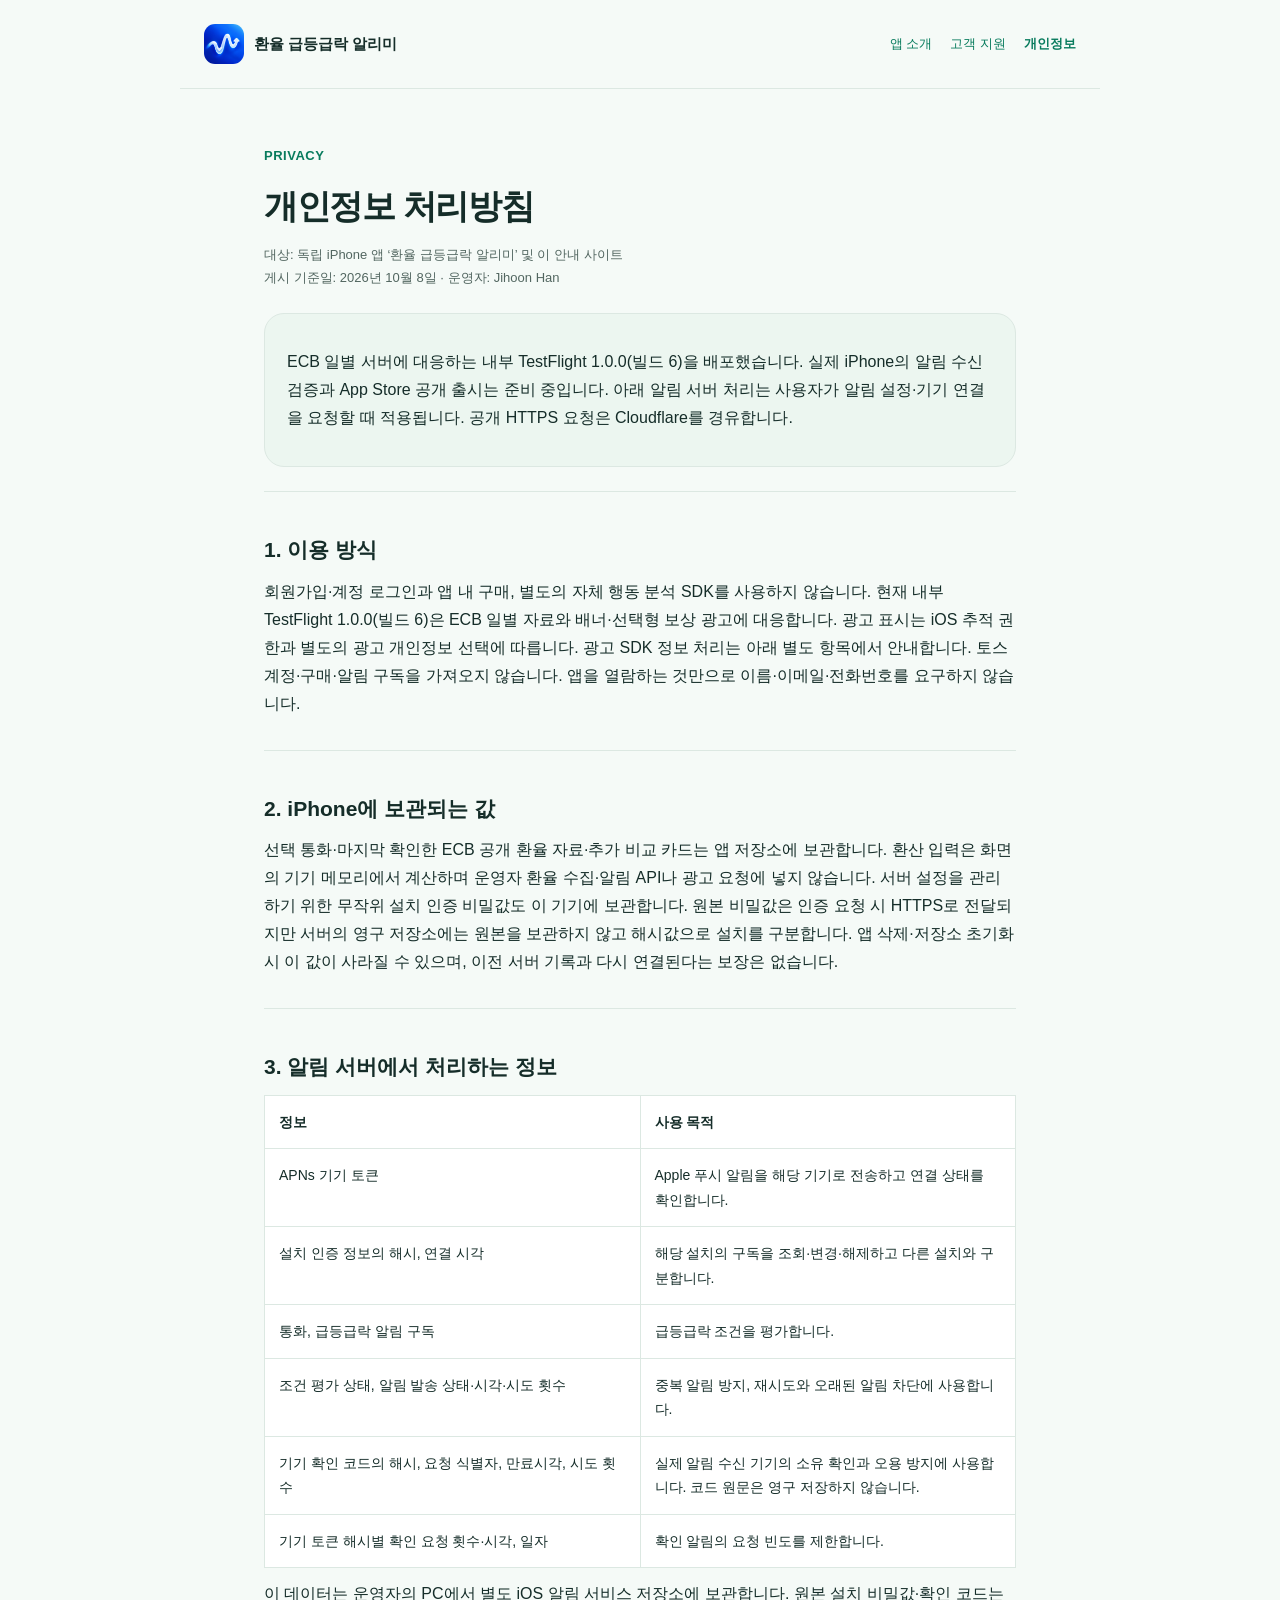
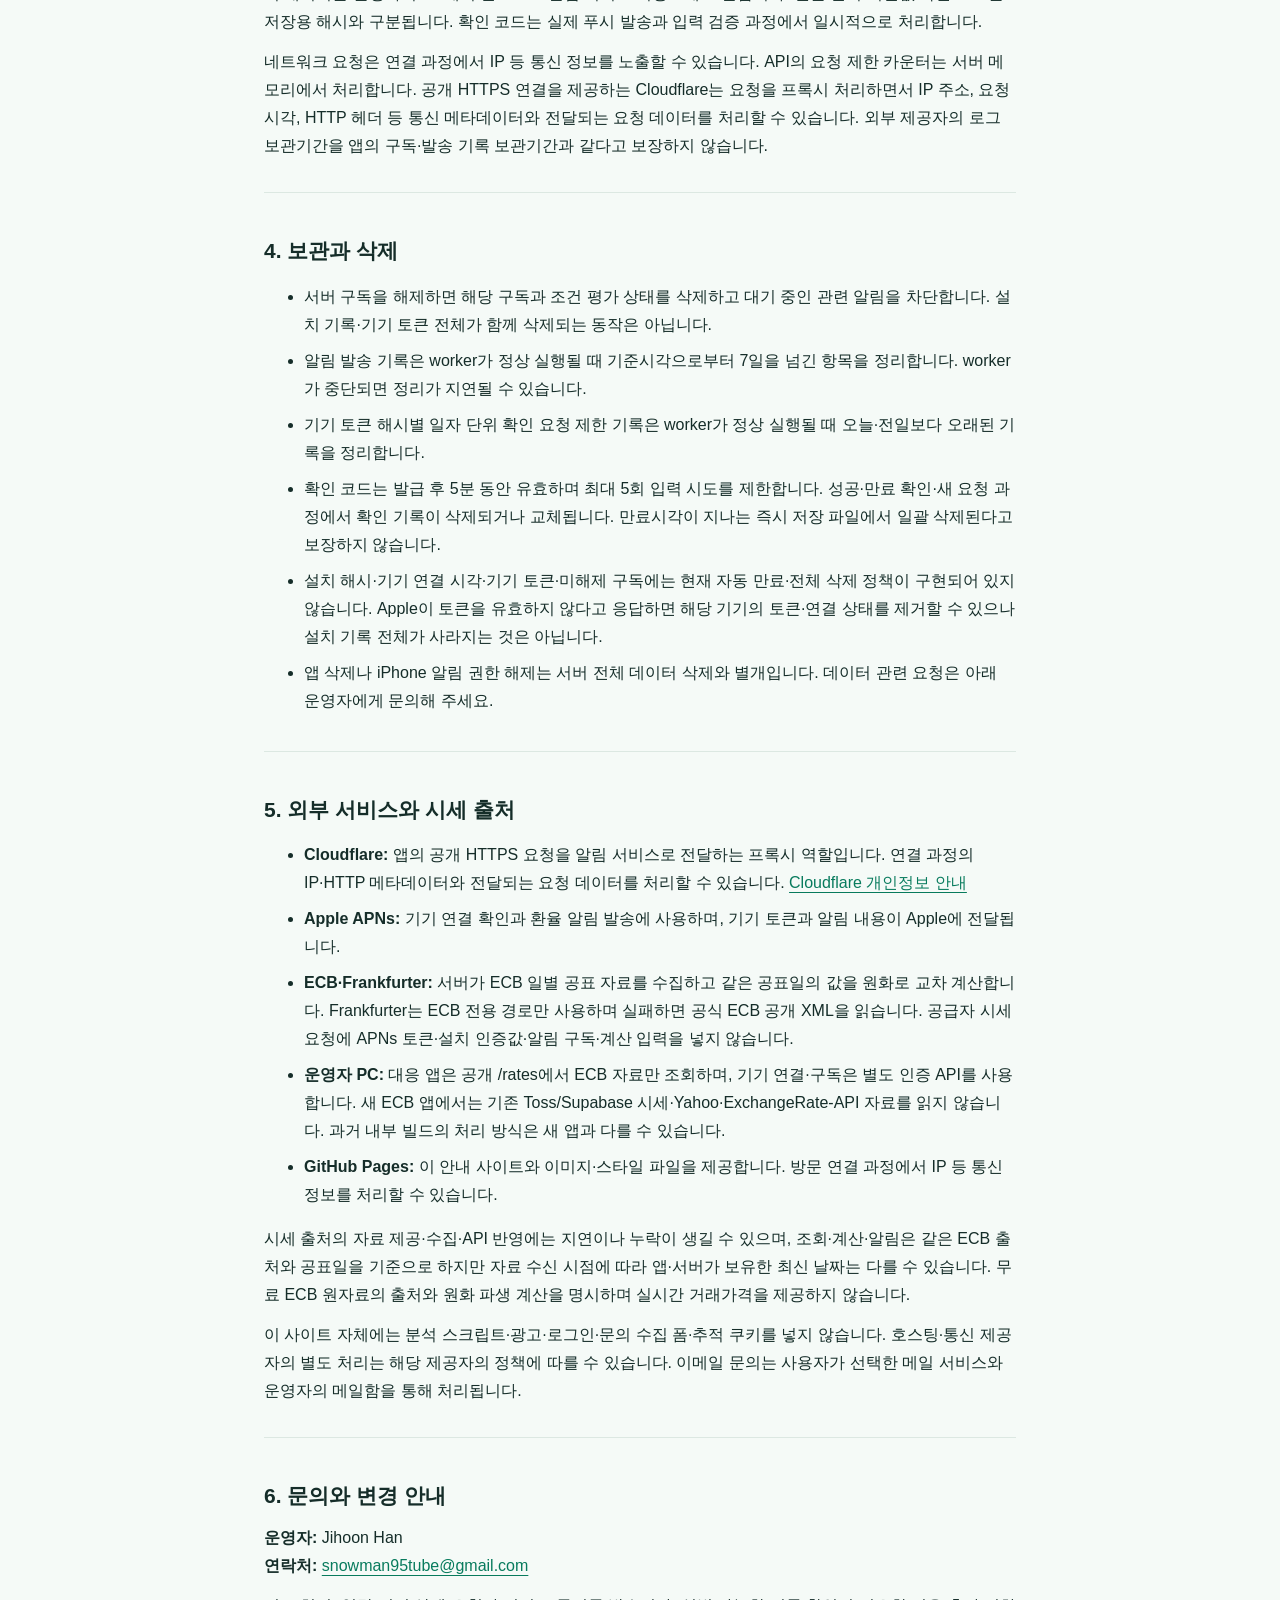
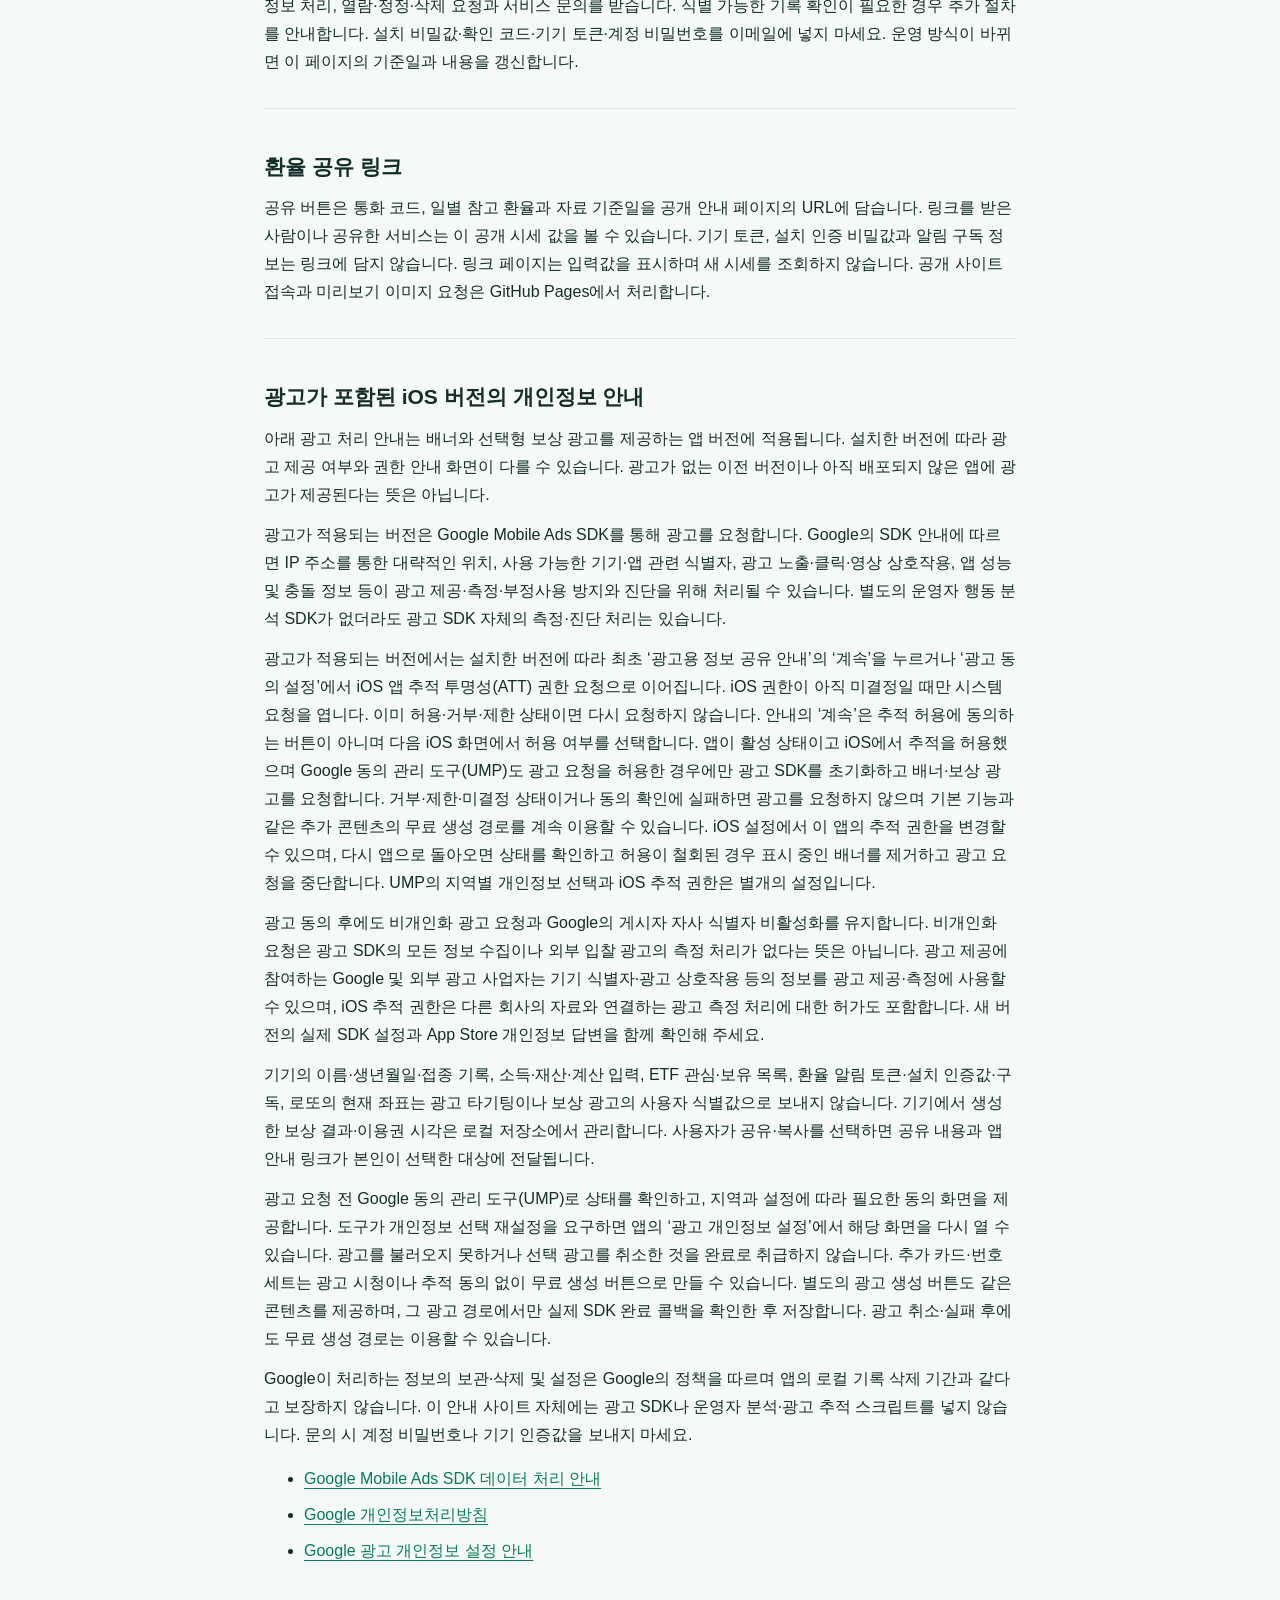
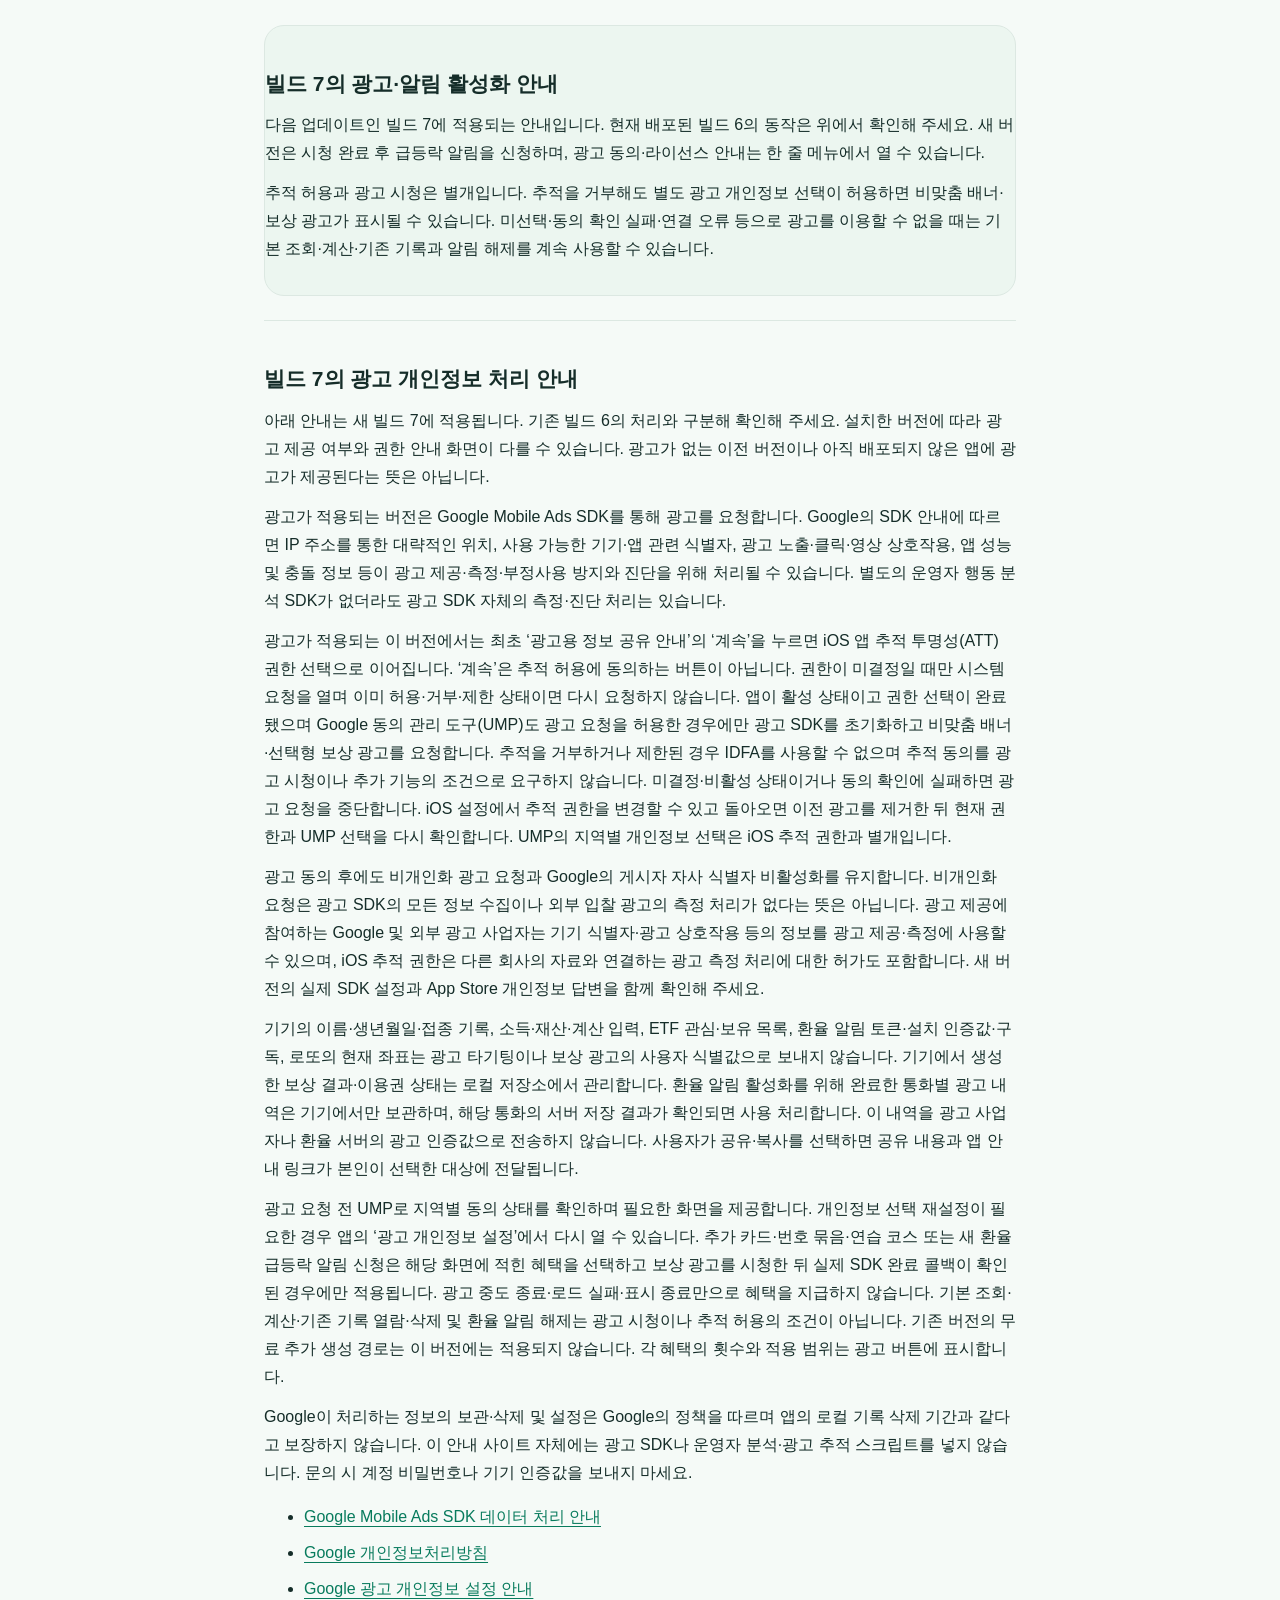
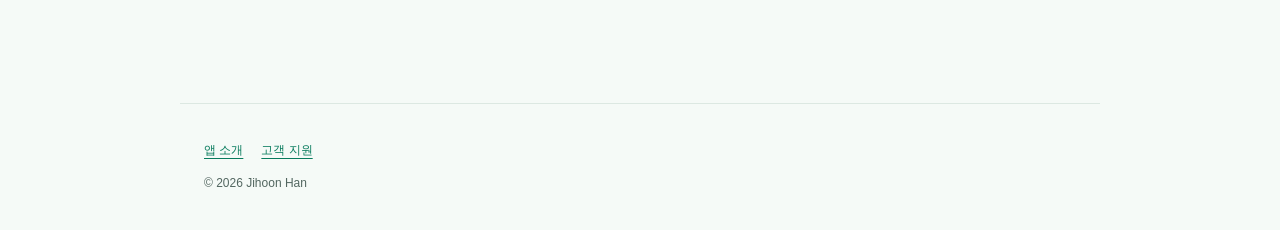
==== privacy.html @ c40c510a "Document upcoming FX build 7 rewarded activation and contextual ads" ====
<!doctype html><html lang="ko"><head><meta charset="utf-8"><meta name="viewport" content="width=device-width,initial-scale=1"><meta name="description" content="환율 급등급락 알리미의 기기 저장값, 알림 서버 데이터와 보관 방식 안내."><title>개인정보 처리방침 | 환율 급등급락 알리미</title><link rel="stylesheet" href="style.css"><link rel="canonical" href="https://snowman95.github.io/fx-alerts-site/privacy.html"><meta property="og:type" content="website"><meta property="og:locale" content="ko_KR"><meta property="og:site_name" content="환율 급등급락 알리미"><meta property="og:title" content="환율 급등급락 알리미 · 기준일과 함께 읽는 환율"><meta property="og:description" content="ECB 일별 기준환율과 공표일을 확인하는 iPhone 앱의 출시 준비 안내입니다."><meta property="og:url" content="https://snowman95.github.io/fx-alerts-site/privacy.html"><meta property="og:image" content="https://snowman95.github.io/fx-alerts-site/share-preview.png"><meta property="og:image:secure_url" content="https://snowman95.github.io/fx-alerts-site/share-preview.png"><meta property="og:image:type" content="image/png"><meta property="og:image:width" content="1200"><meta property="og:image:height" content="630"><meta property="og:image:alt" content="환율 급등급락 알리미 앱 안내, 상승과 하락 화살표 및 알림 아이콘"><meta name="twitter:card" content="summary_large_image"><meta name="twitter:title" content="환율 급등급락 알리미"><meta name="twitter:description" content="기준일과 함께 읽는 일별 참고 환율과 앱 안내"><meta name="twitter:image" content="https://snowman95.github.io/fx-alerts-site/share-preview.png"><meta name="twitter:image:alt" content="환율 급등급락 알리미 앱 안내"></head><body>
<header><a class="brand" href="index.html"><img src="brand-icon.png" alt="">환율 급등급락 알리미</a><nav aria-label="사이트 메뉴"><a href="index.html">앱 소개</a><a href="support.html">고객 지원</a><a href="privacy.html" aria-current="page">개인정보</a></nav></header>
<main class="document"><p class="eyebrow">PRIVACY</p><h1>개인정보 처리방침</h1><p class="small">대상: 독립 iPhone 앱 ‘환율 급등급락 알리미’ 및 이 안내 사이트<br>게시 기준일: 2026년 10월 8일 · 운영자: Jihoon Han</p><div class="notice"><p>ECB 일별 서버에 대응하는 내부 TestFlight 1.0.0(빌드 6)을 배포했습니다. 실제 iPhone의 알림 수신 검증과 App Store 공개 출시는 준비 중입니다. 아래 알림 서버 처리는 사용자가 알림 설정·기기 연결을 요청할 때 적용됩니다. 공개 HTTPS 요청은 Cloudflare를 경유합니다.</p></div>
<section><h2>1. 이용 방식</h2><p>회원가입·계정 로그인과 앱 내 구매, 별도의 자체 행동 분석 SDK를 사용하지 않습니다. 현재 내부 TestFlight 1.0.0(빌드 6)은 ECB 일별 자료와 배너·선택형 보상 광고에 대응합니다. 광고 표시는 iOS 추적 권한과 별도의 광고 개인정보 선택에 따릅니다. 광고 SDK 정보 처리는 아래 별도 항목에서 안내합니다. 토스 계정·구매·알림 구독을 가져오지 않습니다. 앱을 열람하는 것만으로 이름·이메일·전화번호를 요구하지 않습니다.</p></section>
<section><h2>2. iPhone에 보관되는 값</h2><p>선택 통화·마지막 확인한 ECB 공개 환율 자료·추가 비교 카드는 앱 저장소에 보관합니다. 환산 입력은 화면의 기기 메모리에서 계산하며 운영자 환율 수집·알림 API나 광고 요청에 넣지 않습니다. 서버 설정을 관리하기 위한 무작위 설치 인증 비밀값도 이 기기에 보관합니다. 원본 비밀값은 인증 요청 시 HTTPS로 전달되지만 서버의 영구 저장소에는 원본을 보관하지 않고 해시값으로 설치를 구분합니다. 앱 삭제·저장소 초기화 시 이 값이 사라질 수 있으며, 이전 서버 기록과 다시 연결된다는 보장은 없습니다.</p></section>
<section><h2>3. 알림 서버에서 처리하는 정보</h2><table><tbody><tr><th>정보</th><th>사용 목적</th></tr><tr><td>APNs 기기 토큰</td><td>Apple 푸시 알림을 해당 기기로 전송하고 연결 상태를 확인합니다.</td></tr><tr><td>설치 인증 정보의 해시, 연결 시각</td><td>해당 설치의 구독을 조회·변경·해제하고 다른 설치와 구분합니다.</td></tr><tr><td>통화, 급등급락 알림 구독</td><td>급등급락 조건을 평가합니다.</td></tr><tr><td>조건 평가 상태, 알림 발송 상태·시각·시도 횟수</td><td>중복 알림 방지, 재시도와 오래된 알림 차단에 사용합니다.</td></tr><tr><td>기기 확인 코드의 해시, 요청 식별자, 만료시각, 시도 횟수</td><td>실제 알림 수신 기기의 소유 확인과 오용 방지에 사용합니다. 코드 원문은 영구 저장하지 않습니다.</td></tr><tr><td>기기 토큰 해시별 확인 요청 횟수·시각, 일자</td><td>확인 알림의 요청 빈도를 제한합니다.</td></tr></tbody></table><p>이 데이터는 운영자의 PC에서 별도 iOS 알림 서비스 저장소에 보관합니다. 원본 설치 비밀값·확인 코드는 저장용 해시와 구분됩니다. 확인 코드는 실제 푸시 발송과 입력 검증 과정에서 일시적으로 처리합니다.</p><p>네트워크 요청은 연결 과정에서 IP 등 통신 정보를 노출할 수 있습니다. API의 요청 제한 카운터는 서버 메모리에서 처리합니다. 공개 HTTPS 연결을 제공하는 Cloudflare는 요청을 프록시 처리하면서 IP 주소, 요청 시각, HTTP 헤더 등 통신 메타데이터와 전달되는 요청 데이터를 처리할 수 있습니다. 외부 제공자의 로그 보관기간을 앱의 구독·발송 기록 보관기간과 같다고 보장하지 않습니다.</p></section>
<section><h2>4. 보관과 삭제</h2><ul><li>서버 구독을 해제하면 해당 구독과 조건 평가 상태를 삭제하고 대기 중인 관련 알림을 차단합니다. 설치 기록·기기 토큰 전체가 함께 삭제되는 동작은 아닙니다.</li><li>알림 발송 기록은 worker가 정상 실행될 때 기준시각으로부터 7일을 넘긴 항목을 정리합니다. worker가 중단되면 정리가 지연될 수 있습니다.</li><li>기기 토큰 해시별 일자 단위 확인 요청 제한 기록은 worker가 정상 실행될 때 오늘·전일보다 오래된 기록을 정리합니다.</li><li>확인 코드는 발급 후 5분 동안 유효하며 최대 5회 입력 시도를 제한합니다. 성공·만료 확인·새 요청 과정에서 확인 기록이 삭제되거나 교체됩니다. 만료시각이 지나는 즉시 저장 파일에서 일괄 삭제된다고 보장하지 않습니다.</li><li>설치 해시·기기 연결 시각·기기 토큰·미해제 구독에는 현재 자동 만료·전체 삭제 정책이 구현되어 있지 않습니다. Apple이 토큰을 유효하지 않다고 응답하면 해당 기기의 토큰·연결 상태를 제거할 수 있으나 설치 기록 전체가 사라지는 것은 아닙니다.</li><li>앱 삭제나 iPhone 알림 권한 해제는 서버 전체 데이터 삭제와 별개입니다. 데이터 관련 요청은 아래 운영자에게 문의해 주세요.</li></ul></section>
<section><h2>5. 외부 서비스와 시세 출처</h2><ul><li><strong>Cloudflare:</strong> 앱의 공개 HTTPS 요청을 알림 서비스로 전달하는 프록시 역할입니다. 연결 과정의 IP·HTTP 메타데이터와 전달되는 요청 데이터를 처리할 수 있습니다. <a href="https://www.cloudflare.com/privacypolicy/" rel="noreferrer">Cloudflare 개인정보 안내</a></li><li><strong>Apple APNs:</strong> 기기 연결 확인과 환율 알림 발송에 사용하며, 기기 토큰과 알림 내용이 Apple에 전달됩니다.</li><li><strong>ECB·Frankfurter:</strong> 서버가 ECB 일별 공표 자료를 수집하고 같은 공표일의 값을 원화로 교차 계산합니다. Frankfurter는 ECB 전용 경로만 사용하며 실패하면 공식 ECB 공개 XML을 읽습니다. 공급자 시세 요청에 APNs 토큰·설치 인증값·알림 구독·계산 입력을 넣지 않습니다.</li><li><strong>운영자 PC:</strong> 대응 앱은 공개 /rates에서 ECB 자료만 조회하며, 기기 연결·구독은 별도 인증 API를 사용합니다. 새 ECB 앱에서는 기존 Toss/Supabase 시세·Yahoo·ExchangeRate-API 자료를 읽지 않습니다. 과거 내부 빌드의 처리 방식은 새 앱과 다를 수 있습니다.</li><li><strong>GitHub Pages:</strong> 이 안내 사이트와 이미지·스타일 파일을 제공합니다. 방문 연결 과정에서 IP 등 통신 정보를 처리할 수 있습니다.</li></ul><p>시세 출처의 자료 제공·수집·API 반영에는 지연이나 누락이 생길 수 있으며, 조회·계산·알림은 같은 ECB 출처와 공표일을 기준으로 하지만 자료 수신 시점에 따라 앱·서버가 보유한 최신 날짜는 다를 수 있습니다. 무료 ECB 원자료의 출처와 원화 파생 계산을 명시하며 실시간 거래가격을 제공하지 않습니다.</p><p>이 사이트 자체에는 분석 스크립트·광고·로그인·문의 수집 폼·추적 쿠키를 넣지 않습니다. 호스팅·통신 제공자의 별도 처리는 해당 제공자의 정책에 따를 수 있습니다. 이메일 문의는 사용자가 선택한 메일 서비스와 운영자의 메일함을 통해 처리됩니다.</p></section>
<section><h2>6. 문의와 변경 안내</h2><p><strong>운영자:</strong> Jihoon Han<br><strong>연락처:</strong> <a href="mailto:snowman95tube@gmail.com">snowman95tube@gmail.com</a></p><p>정보 처리, 열람·정정·삭제 요청과 서비스 문의를 받습니다. 식별 가능한 기록 확인이 필요한 경우 추가 절차를 안내합니다. 설치 비밀값·확인 코드·기기 토큰·계정 비밀번호를 이메일에 넣지 마세요. 운영 방식이 바뀌면 이 페이지의 기준일과 내용을 갱신합니다.</p></section><section><h2>환율 공유 링크</h2><p>공유 버튼은 통화 코드, 일별 참고 환율과 자료 기준일을 공개 안내 페이지의 URL에 담습니다. 링크를 받은 사람이나 공유한 서비스는 이 공개 시세 값을 볼 수 있습니다. 기기 토큰, 설치 인증 비밀값과 알림 구독 정보는 링크에 담지 않습니다. 링크 페이지는 입력값을 표시하며 새 시세를 조회하지 않습니다. 공개 사이트 접속과 미리보기 이미지 요청은 GitHub Pages에서 처리합니다.</p></section><section id="ad-sdk-privacy"><h2>광고가 포함된 iOS 버전의 개인정보 안내</h2><p>아래 광고 처리 안내는 배너와 선택형 보상 광고를 제공하는 앱 버전에 적용됩니다. 설치한 버전에 따라 광고 제공 여부와 권한 안내 화면이 다를 수 있습니다. 광고가 없는 이전 버전이나 아직 배포되지 않은 앱에 광고가 제공된다는 뜻은 아닙니다.</p><p>광고가 적용되는 버전은 Google Mobile Ads SDK를 통해 광고를 요청합니다. Google의 SDK 안내에 따르면 IP 주소를 통한 대략적인 위치, 사용 가능한 기기·앱 관련 식별자, 광고 노출·클릭·영상 상호작용, 앱 성능 및 충돌 정보 등이 광고 제공·측정·부정사용 방지와 진단을 위해 처리될 수 있습니다. 별도의 운영자 행동 분석 SDK가 없더라도 광고 SDK 자체의 측정·진단 처리는 있습니다.</p><p>광고가 적용되는 버전에서는 설치한 버전에 따라 최초 ‘광고용 정보 공유 안내’의 ‘계속’을 누르거나 ‘광고 동의 설정’에서 iOS 앱 추적 투명성(ATT) 권한 요청으로 이어집니다. iOS 권한이 아직 미결정일 때만 시스템 요청을 엽니다. 이미 허용·거부·제한 상태이면 다시 요청하지 않습니다. 안내의 ‘계속’은 추적 허용에 동의하는 버튼이 아니며 다음 iOS 화면에서 허용 여부를 선택합니다. 앱이 활성 상태이고 iOS에서 추적을 허용했으며 Google 동의 관리 도구(UMP)도 광고 요청을 허용한 경우에만 광고 SDK를 초기화하고 배너·보상 광고를 요청합니다. 거부·제한·미결정 상태이거나 동의 확인에 실패하면 광고를 요청하지 않으며 기본 기능과 같은 추가 콘텐츠의 무료 생성 경로를 계속 이용할 수 있습니다. iOS 설정에서 이 앱의 추적 권한을 변경할 수 있으며, 다시 앱으로 돌아오면 상태를 확인하고 허용이 철회된 경우 표시 중인 배너를 제거하고 광고 요청을 중단합니다. UMP의 지역별 개인정보 선택과 iOS 추적 권한은 별개의 설정입니다.</p><p>광고 동의 후에도 비개인화 광고 요청과 Google의 게시자 자사 식별자 비활성화를 유지합니다. 비개인화 요청은 광고 SDK의 모든 정보 수집이나 외부 입찰 광고의 측정 처리가 없다는 뜻은 아닙니다. 광고 제공에 참여하는 Google 및 외부 광고 사업자는 기기 식별자·광고 상호작용 등의 정보를 광고 제공·측정에 사용할 수 있으며, iOS 추적 권한은 다른 회사의 자료와 연결하는 광고 측정 처리에 대한 허가도 포함합니다. 새 버전의 실제 SDK 설정과 App Store 개인정보 답변을 함께 확인해 주세요.</p><p>기기의 이름·생년월일·접종 기록, 소득·재산·계산 입력, ETF 관심·보유 목록, 환율 알림 토큰·설치 인증값·구독, 로또의 현재 좌표는 광고 타기팅이나 보상 광고의 사용자 식별값으로 보내지 않습니다. 기기에서 생성한 보상 결과·이용권 시각은 로컬 저장소에서 관리합니다. 사용자가 공유·복사를 선택하면 공유 내용과 앱 안내 링크가 본인이 선택한 대상에 전달됩니다.</p><p>광고 요청 전 Google 동의 관리 도구(UMP)로 상태를 확인하고, 지역과 설정에 따라 필요한 동의 화면을 제공합니다. 도구가 개인정보 선택 재설정을 요구하면 앱의 ‘광고 개인정보 설정’에서 해당 화면을 다시 열 수 있습니다. 광고를 불러오지 못하거나 선택 광고를 취소한 것을 완료로 취급하지 않습니다. 추가 카드·번호 세트는 광고 시청이나 추적 동의 없이 무료 생성 버튼으로 만들 수 있습니다. 별도의 광고 생성 버튼도 같은 콘텐츠를 제공하며, 그 광고 경로에서만 실제 SDK 완료 콜백을 확인한 후 저장합니다. 광고 취소·실패 후에도 무료 생성 경로는 이용할 수 있습니다.</p><p>Google이 처리하는 정보의 보관·삭제 및 설정은 Google의 정책을 따르며 앱의 로컬 기록 삭제 기간과 같다고 보장하지 않습니다. 이 안내 사이트 자체에는 광고 SDK나 운영자 분석·광고 추적 스크립트를 넣지 않습니다. 문의 시 계정 비밀번호나 기기 인증값을 보내지 마세요.</p><ul><li><a href="https://developers.google.com/admob/ios/privacy/data-disclosure" rel="noopener noreferrer">Google Mobile Ads SDK 데이터 처리 안내</a></li><li><a href="https://policies.google.com/privacy" rel="noopener noreferrer">Google 개인정보처리방침</a></li><li><a href="https://myadcenter.google.com/" rel="noopener noreferrer">Google 광고 개인정보 설정 안내</a></li></ul></section><section class="notice" id="build7-reward-preparation"><h2>빌드 7의 광고·알림 활성화 안내</h2><p>다음 업데이트인 빌드 7에 적용되는 안내입니다. 현재 배포된 빌드 6의 동작은 위에서 확인해 주세요. 새 버전은 시청 완료 후 급등락 알림을 신청하며, 광고 동의·라이선스 안내는 한 줄 메뉴에서 열 수 있습니다.</p><p>추적 허용과 광고 시청은 별개입니다. 추적을 거부해도 별도 광고 개인정보 선택이 허용하면 비맞춤 배너·보상 광고가 표시될 수 있습니다. 미선택·동의 확인 실패·연결 오류 등으로 광고를 이용할 수 없을 때는 기본 조회·계산·기존 기록과 알림 해제를 계속 사용할 수 있습니다.</p></section><section id="ad-sdk-privacy-build7"><h2>빌드 7의 광고 개인정보 처리 안내</h2><p>아래 안내는 새 빌드 7에 적용됩니다. 기존 빌드 6의 처리와 구분해 확인해 주세요. 설치한 버전에 따라 광고 제공 여부와 권한 안내 화면이 다를 수 있습니다. 광고가 없는 이전 버전이나 아직 배포되지 않은 앱에 광고가 제공된다는 뜻은 아닙니다.</p><p>광고가 적용되는 버전은 Google Mobile Ads SDK를 통해 광고를 요청합니다. Google의 SDK 안내에 따르면 IP 주소를 통한 대략적인 위치, 사용 가능한 기기·앱 관련 식별자, 광고 노출·클릭·영상 상호작용, 앱 성능 및 충돌 정보 등이 광고 제공·측정·부정사용 방지와 진단을 위해 처리될 수 있습니다. 별도의 운영자 행동 분석 SDK가 없더라도 광고 SDK 자체의 측정·진단 처리는 있습니다.</p><p>광고가 적용되는 이 버전에서는 최초 ‘광고용 정보 공유 안내’의 ‘계속’을 누르면 iOS 앱 추적 투명성(ATT) 권한 선택으로 이어집니다. ‘계속’은 추적 허용에 동의하는 버튼이 아닙니다. 권한이 미결정일 때만 시스템 요청을 열며 이미 허용·거부·제한 상태이면 다시 요청하지 않습니다. 앱이 활성 상태이고 권한 선택이 완료됐으며 Google 동의 관리 도구(UMP)도 광고 요청을 허용한 경우에만 광고 SDK를 초기화하고 비맞춤 배너·선택형 보상 광고를 요청합니다. 추적을 거부하거나 제한된 경우 IDFA를 사용할 수 없으며 추적 동의를 광고 시청이나 추가 기능의 조건으로 요구하지 않습니다. 미결정·비활성 상태이거나 동의 확인에 실패하면 광고 요청을 중단합니다. iOS 설정에서 추적 권한을 변경할 수 있고 돌아오면 이전 광고를 제거한 뒤 현재 권한과 UMP 선택을 다시 확인합니다. UMP의 지역별 개인정보 선택은 iOS 추적 권한과 별개입니다.</p><p>광고 동의 후에도 비개인화 광고 요청과 Google의 게시자 자사 식별자 비활성화를 유지합니다. 비개인화 요청은 광고 SDK의 모든 정보 수집이나 외부 입찰 광고의 측정 처리가 없다는 뜻은 아닙니다. 광고 제공에 참여하는 Google 및 외부 광고 사업자는 기기 식별자·광고 상호작용 등의 정보를 광고 제공·측정에 사용할 수 있으며, iOS 추적 권한은 다른 회사의 자료와 연결하는 광고 측정 처리에 대한 허가도 포함합니다. 새 버전의 실제 SDK 설정과 App Store 개인정보 답변을 함께 확인해 주세요.</p><p>기기의 이름·생년월일·접종 기록, 소득·재산·계산 입력, ETF 관심·보유 목록, 환율 알림 토큰·설치 인증값·구독, 로또의 현재 좌표는 광고 타기팅이나 보상 광고의 사용자 식별값으로 보내지 않습니다. 기기에서 생성한 보상 결과·이용권 상태는 로컬 저장소에서 관리합니다. 환율 알림 활성화를 위해 완료한 통화별 광고 내역은 기기에서만 보관하며, 해당 통화의 서버 저장 결과가 확인되면 사용 처리합니다. 이 내역을 광고 사업자나 환율 서버의 광고 인증값으로 전송하지 않습니다. 사용자가 공유·복사를 선택하면 공유 내용과 앱 안내 링크가 본인이 선택한 대상에 전달됩니다.</p><p>광고 요청 전 UMP로 지역별 동의 상태를 확인하며 필요한 화면을 제공합니다. 개인정보 선택 재설정이 필요한 경우 앱의 ‘광고 개인정보 설정’에서 다시 열 수 있습니다. 추가 카드·번호 묶음·연습 코스 또는 새 환율 급등락 알림 신청은 해당 화면에 적힌 혜택을 선택하고 보상 광고를 시청한 뒤 실제 SDK 완료 콜백이 확인된 경우에만 적용됩니다. 광고 중도 종료·로드 실패·표시 종료만으로 혜택을 지급하지 않습니다. 기본 조회·계산·기존 기록 열람·삭제 및 환율 알림 해제는 광고 시청이나 추적 허용의 조건이 아닙니다. 기존 버전의 무료 추가 생성 경로는 이 버전에는 적용되지 않습니다. 각 혜택의 횟수와 적용 범위는 광고 버튼에 표시합니다.</p><p>Google이 처리하는 정보의 보관·삭제 및 설정은 Google의 정책을 따르며 앱의 로컬 기록 삭제 기간과 같다고 보장하지 않습니다. 이 안내 사이트 자체에는 광고 SDK나 운영자 분석·광고 추적 스크립트를 넣지 않습니다. 문의 시 계정 비밀번호나 기기 인증값을 보내지 마세요.</p><ul><li><a href="https://developers.google.com/admob/ios/privacy/data-disclosure" rel="noopener noreferrer">Google Mobile Ads SDK 데이터 처리 안내</a></li><li><a href="https://policies.google.com/privacy" rel="noopener noreferrer">Google 개인정보처리방침</a></li><li><a href="https://myadcenter.google.com/" rel="noopener noreferrer">Google 광고 개인정보 설정 안내</a></li></ul></section></main>
<footer><p><a href="index.html">앱 소개</a><a href="support.html">고객 지원</a></p><p>© 2026 Jihoon Han</p></footer></body></html>
---- style.css ----
:root{color-scheme:light;--ink:#152d29;--muted:#526660;--accent:#087b5d;--line:#dce8e2;--paper:#f5faf7}*{box-sizing:border-box}body{margin:0;background:var(--paper);color:var(--ink);font-family:-apple-system,BlinkMacSystemFont,"Apple SD Gothic Neo","Noto Sans KR",sans-serif;line-height:1.75}a{color:var(--accent);text-underline-offset:4px}header,main,footer{max-width:920px;margin:auto;padding:24px}header{display:flex;align-items:center;justify-content:space-between;gap:20px;border-bottom:1px solid var(--line)}.brand{display:flex;align-items:center;gap:10px;color:var(--ink);font-size:15px;font-weight:750;text-decoration:none}.brand img{width:40px;height:40px;border-radius:11px}nav{display:flex;gap:18px;font-size:13px}nav a{white-space:nowrap;text-decoration:none}nav a[aria-current]{font-weight:750}main{padding-top:44px;padding-bottom:64px}.hero{padding:30px 0 44px}.hero img{width:112px;height:112px;border-radius:28px;box-shadow:0 12px 30px #153e2514}.eyebrow{color:var(--accent);font-size:13px;font-weight:750;letter-spacing:.04em}.status{display:inline-block;border:1px solid #bedbcf;border-radius:24px;padding:6px 12px;color:#285c49;font-size:12px;background:#e8f5ed}h1{font-size:clamp(28px,5vw,44px);line-height:1.3;letter-spacing:-.04em;margin:16px 0}h2{font-size:21px;line-height:1.5;margin:28px 0 12px}h3{font-size:16px;margin:0 0 8px}p{margin:12px 0}.lead{max-width:650px;color:var(--muted);font-size:17px}.cards{display:grid;grid-template-columns:repeat(3,1fr);gap:16px}.card,.notice{background:#fff;border:1px solid var(--line);border-radius:20px;padding:22px}.card p{font-size:14px;color:var(--muted)}.notice{margin:24px 0;background:#ecf6f0}.action{display:inline-block;border-radius:14px;background:var(--accent);padding:12px 20px;color:white;text-decoration:none;font-weight:700;margin-top:12px}.document{max-width:800px}.document h1{font-size:34px}.document section{border-top:1px solid var(--line);padding:14px 0 20px}li{margin:8px 0}table{width:100%;border-collapse:collapse;background:#fff;font-size:14px}th,td{padding:14px;text-align:left;border:1px solid var(--line);vertical-align:top}th{width:30%}footer{border-top:1px solid var(--line);font-size:12px;color:var(--muted)}footer a{margin-right:18px}.small{font-size:13px;color:var(--muted)}@media(max-width:640px){header{align-items:flex-start;flex-direction:column;gap:12px}header,main,footer{padding-left:20px;padding-right:20px}.cards{grid-template-columns:1fr}.hero{padding-top:14px}nav{gap:22px}.document h1{font-size:28px}th,td{padding:10px}th{width:27%}}
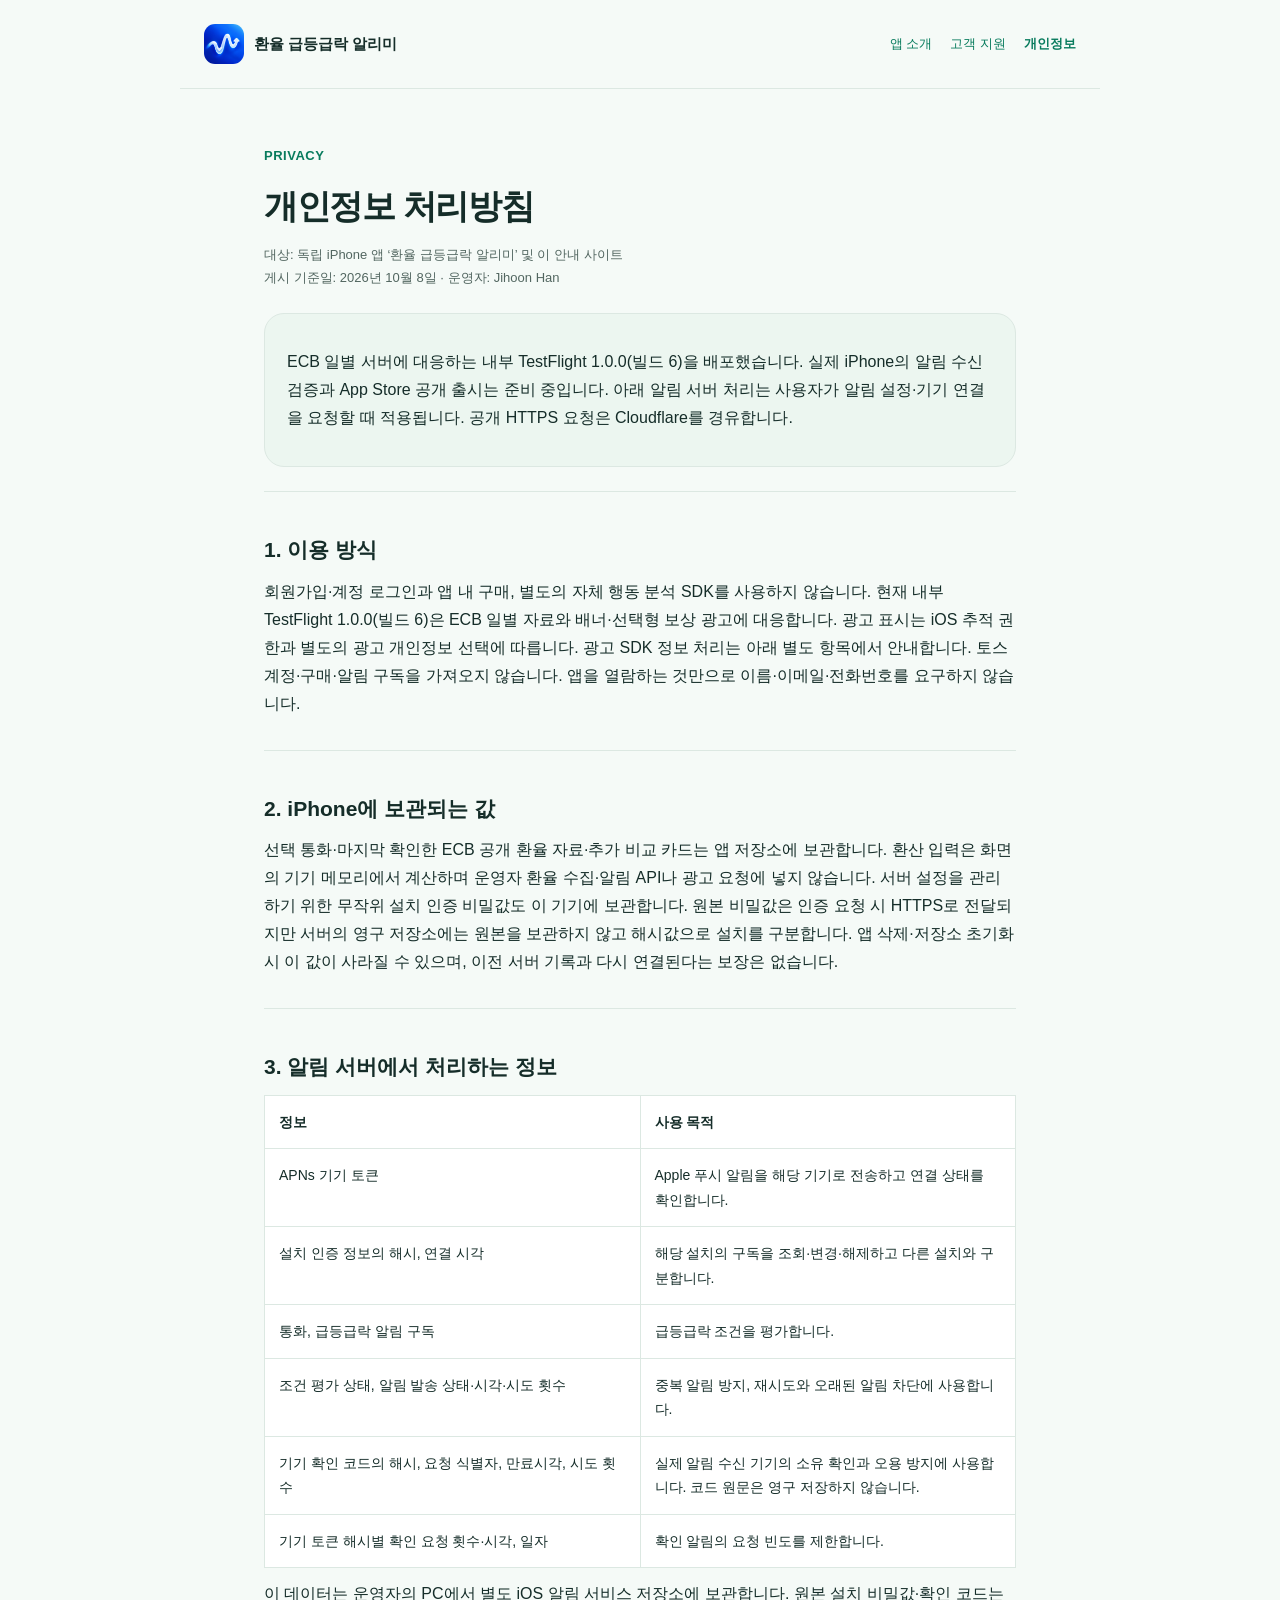
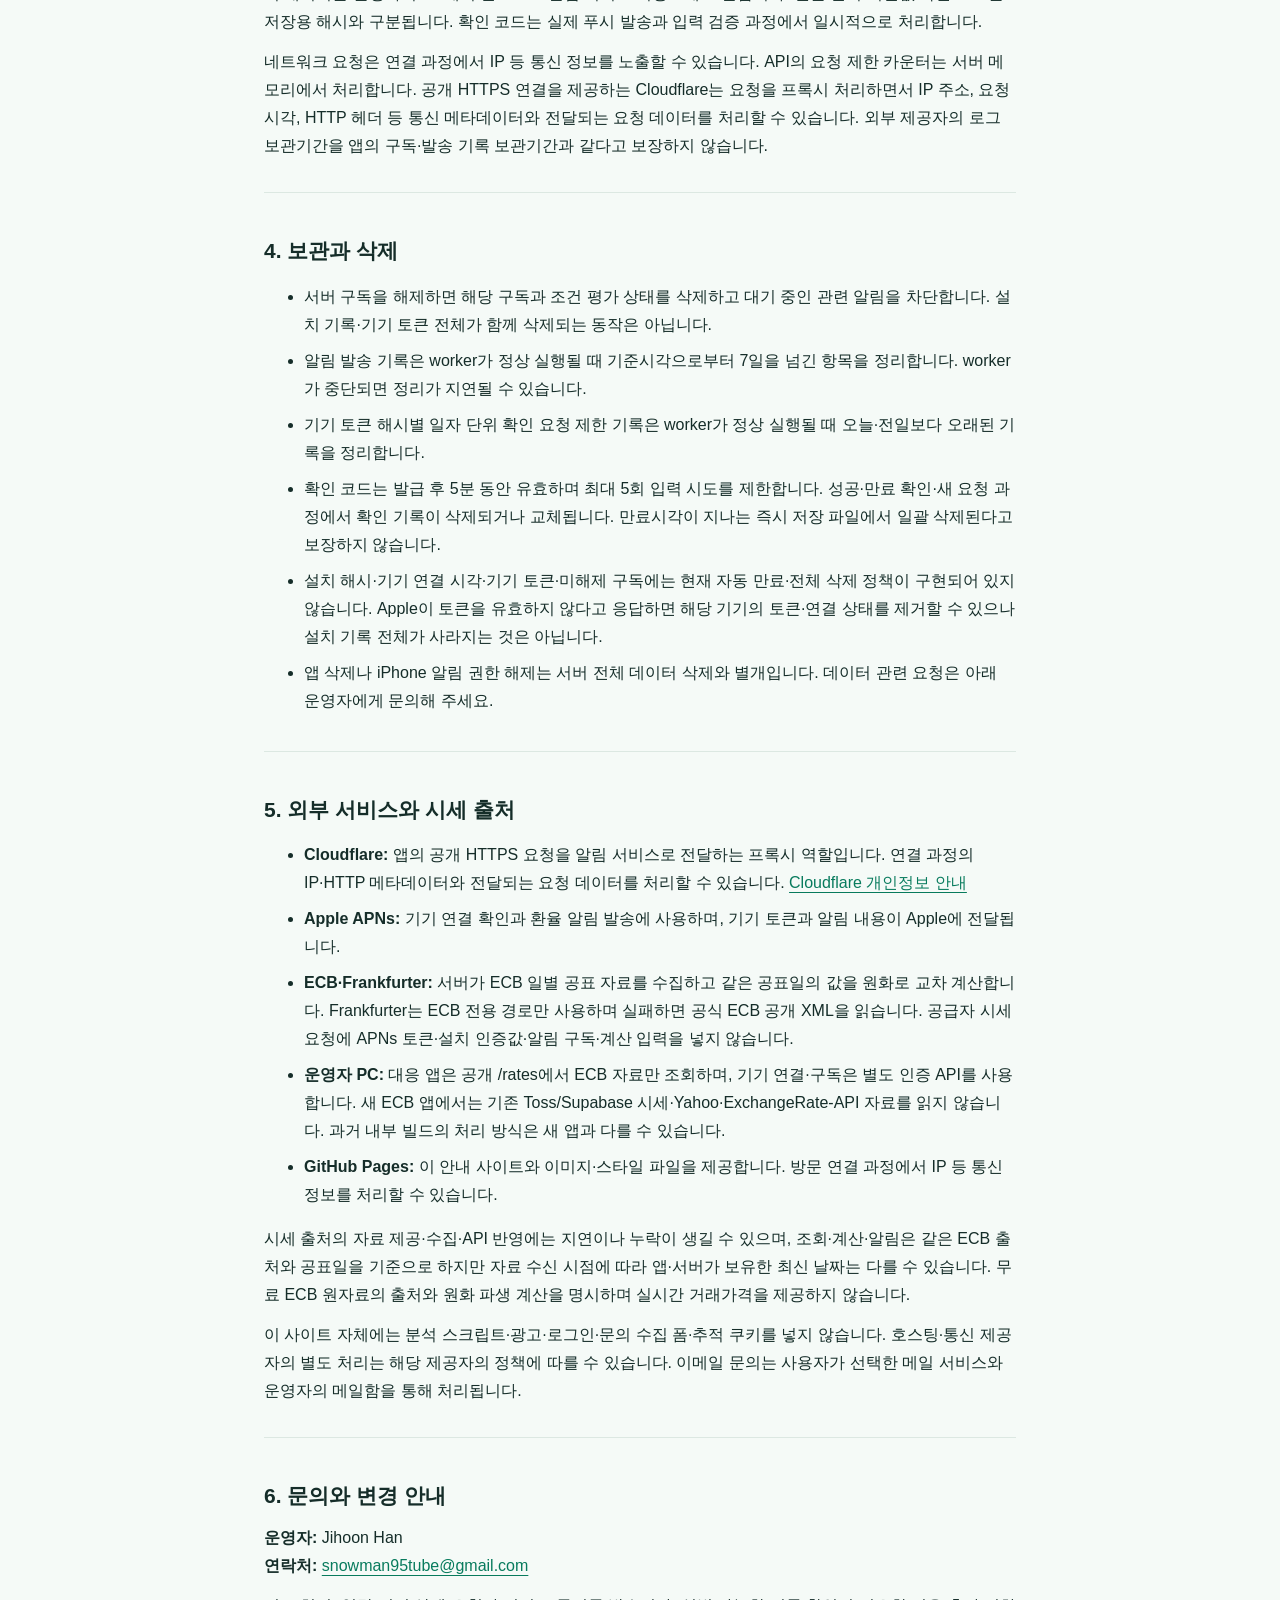
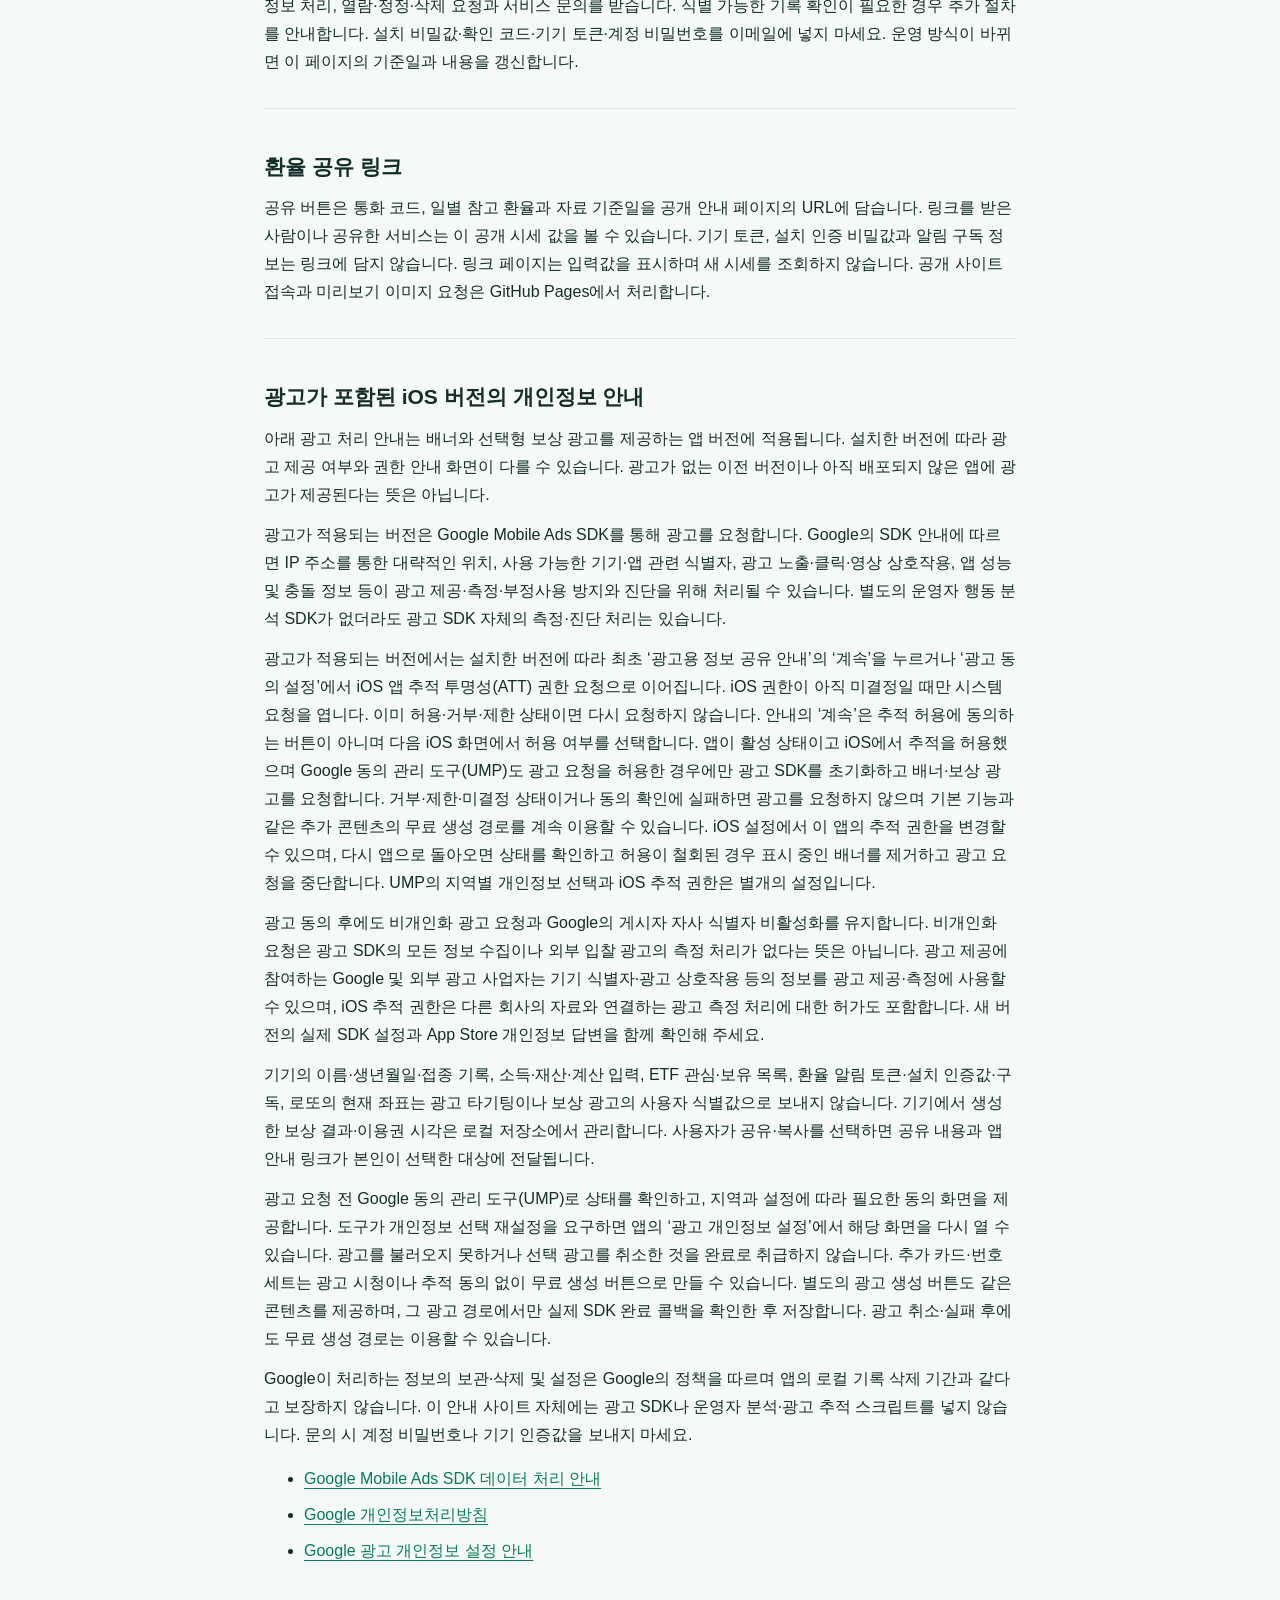
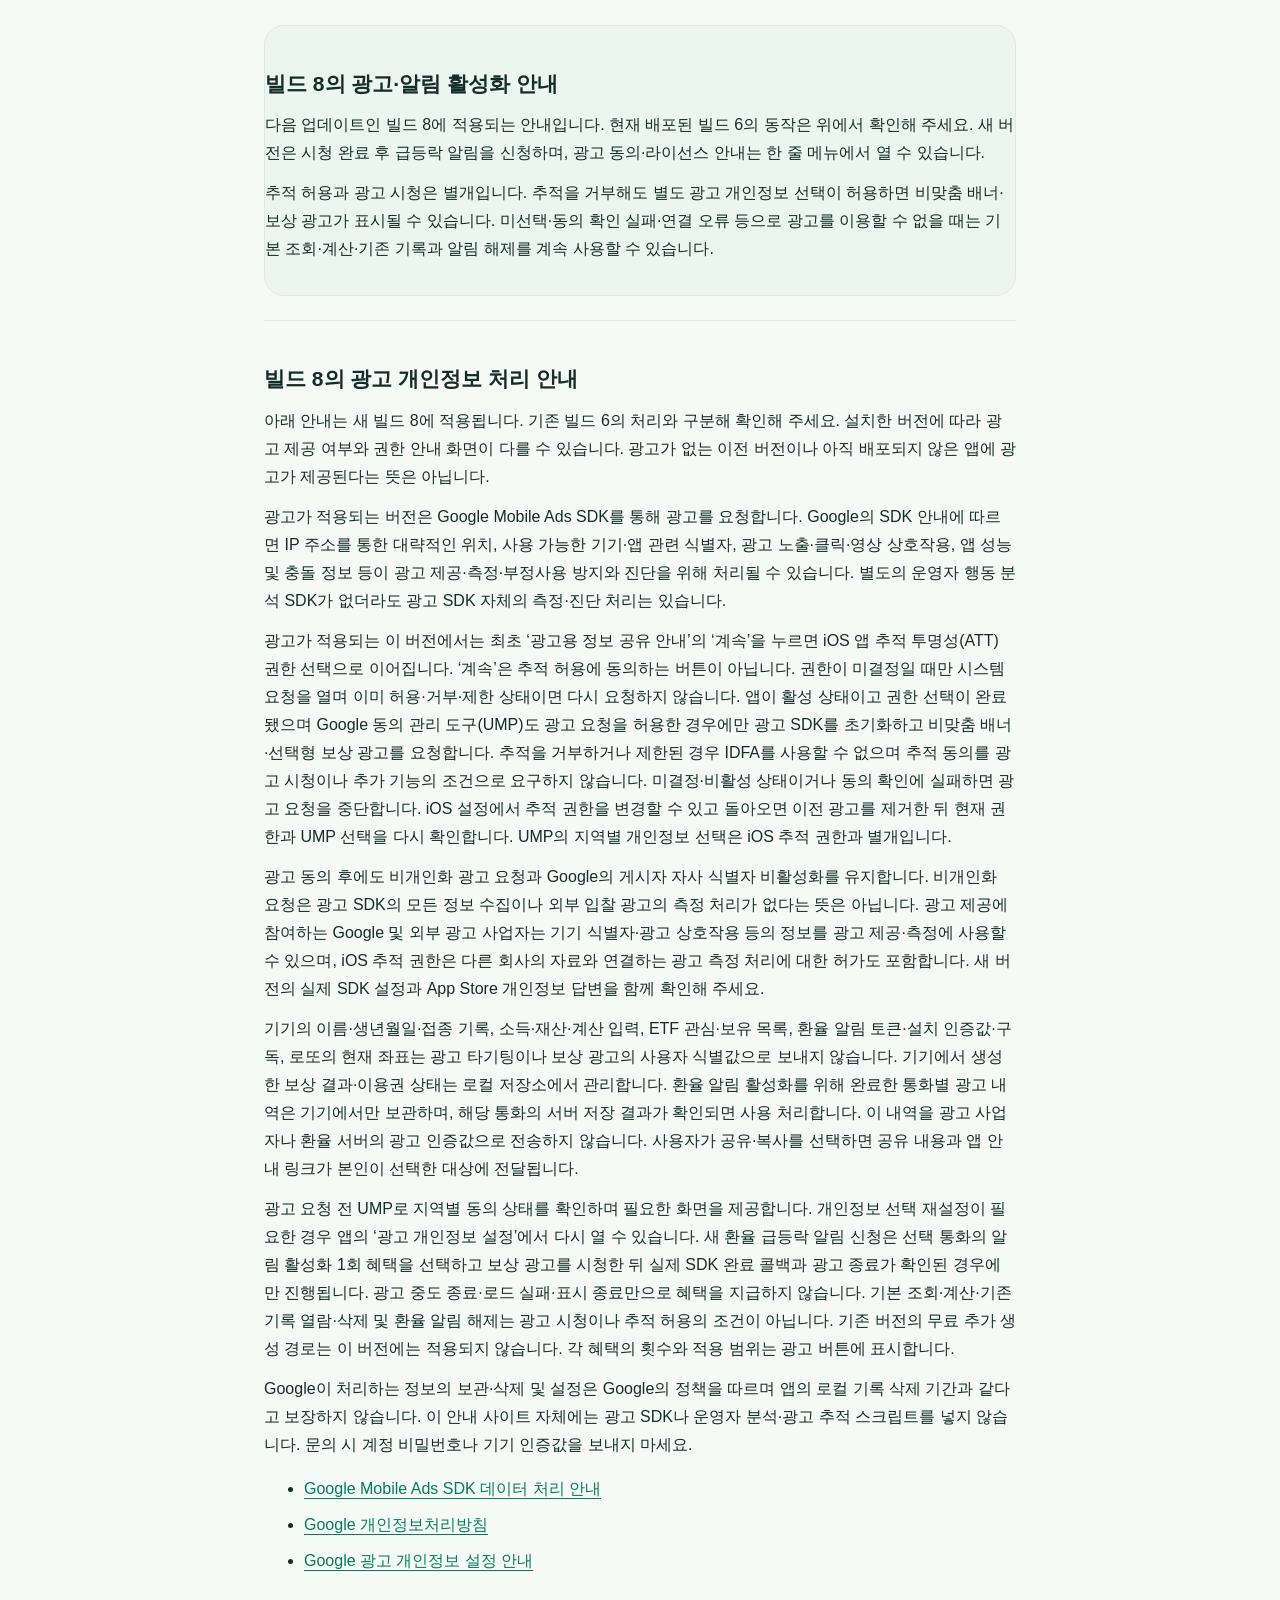
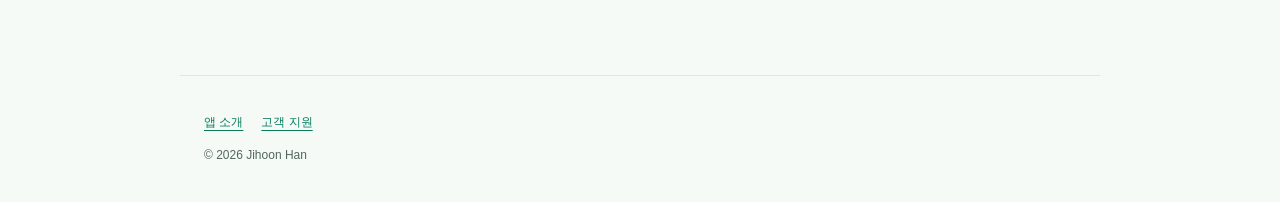
==== commit d2656ca6: "docs: clarify upcoming FX build8 rewarded activation policy" ====
--- a/privacy.html
+++ b/privacy.html
@@ -6,5 +6,5 @@
 <section><h2>3. 알림 서버에서 처리하는 정보</h2><table><tbody><tr><th>정보</th><th>사용 목적</th></tr><tr><td>APNs 기기 토큰</td><td>Apple 푸시 알림을 해당 기기로 전송하고 연결 상태를 확인합니다.</td></tr><tr><td>설치 인증 정보의 해시, 연결 시각</td><td>해당 설치의 구독을 조회·변경·해제하고 다른 설치와 구분합니다.</td></tr><tr><td>통화, 급등급락 알림 구독</td><td>급등급락 조건을 평가합니다.</td></tr><tr><td>조건 평가 상태, 알림 발송 상태·시각·시도 횟수</td><td>중복 알림 방지, 재시도와 오래된 알림 차단에 사용합니다.</td></tr><tr><td>기기 확인 코드의 해시, 요청 식별자, 만료시각, 시도 횟수</td><td>실제 알림 수신 기기의 소유 확인과 오용 방지에 사용합니다. 코드 원문은 영구 저장하지 않습니다.</td></tr><tr><td>기기 토큰 해시별 확인 요청 횟수·시각, 일자</td><td>확인 알림의 요청 빈도를 제한합니다.</td></tr></tbody></table><p>이 데이터는 운영자의 PC에서 별도 iOS 알림 서비스 저장소에 보관합니다. 원본 설치 비밀값·확인 코드는 저장용 해시와 구분됩니다. 확인 코드는 실제 푸시 발송과 입력 검증 과정에서 일시적으로 처리합니다.</p><p>네트워크 요청은 연결 과정에서 IP 등 통신 정보를 노출할 수 있습니다. API의 요청 제한 카운터는 서버 메모리에서 처리합니다. 공개 HTTPS 연결을 제공하는 Cloudflare는 요청을 프록시 처리하면서 IP 주소, 요청 시각, HTTP 헤더 등 통신 메타데이터와 전달되는 요청 데이터를 처리할 수 있습니다. 외부 제공자의 로그 보관기간을 앱의 구독·발송 기록 보관기간과 같다고 보장하지 않습니다.</p></section>
 <section><h2>4. 보관과 삭제</h2><ul><li>서버 구독을 해제하면 해당 구독과 조건 평가 상태를 삭제하고 대기 중인 관련 알림을 차단합니다. 설치 기록·기기 토큰 전체가 함께 삭제되는 동작은 아닙니다.</li><li>알림 발송 기록은 worker가 정상 실행될 때 기준시각으로부터 7일을 넘긴 항목을 정리합니다. worker가 중단되면 정리가 지연될 수 있습니다.</li><li>기기 토큰 해시별 일자 단위 확인 요청 제한 기록은 worker가 정상 실행될 때 오늘·전일보다 오래된 기록을 정리합니다.</li><li>확인 코드는 발급 후 5분 동안 유효하며 최대 5회 입력 시도를 제한합니다. 성공·만료 확인·새 요청 과정에서 확인 기록이 삭제되거나 교체됩니다. 만료시각이 지나는 즉시 저장 파일에서 일괄 삭제된다고 보장하지 않습니다.</li><li>설치 해시·기기 연결 시각·기기 토큰·미해제 구독에는 현재 자동 만료·전체 삭제 정책이 구현되어 있지 않습니다. Apple이 토큰을 유효하지 않다고 응답하면 해당 기기의 토큰·연결 상태를 제거할 수 있으나 설치 기록 전체가 사라지는 것은 아닙니다.</li><li>앱 삭제나 iPhone 알림 권한 해제는 서버 전체 데이터 삭제와 별개입니다. 데이터 관련 요청은 아래 운영자에게 문의해 주세요.</li></ul></section>
 <section><h2>5. 외부 서비스와 시세 출처</h2><ul><li><strong>Cloudflare:</strong> 앱의 공개 HTTPS 요청을 알림 서비스로 전달하는 프록시 역할입니다. 연결 과정의 IP·HTTP 메타데이터와 전달되는 요청 데이터를 처리할 수 있습니다. <a href="https://www.cloudflare.com/privacypolicy/" rel="noreferrer">Cloudflare 개인정보 안내</a></li><li><strong>Apple APNs:</strong> 기기 연결 확인과 환율 알림 발송에 사용하며, 기기 토큰과 알림 내용이 Apple에 전달됩니다.</li><li><strong>ECB·Frankfurter:</strong> 서버가 ECB 일별 공표 자료를 수집하고 같은 공표일의 값을 원화로 교차 계산합니다. Frankfurter는 ECB 전용 경로만 사용하며 실패하면 공식 ECB 공개 XML을 읽습니다. 공급자 시세 요청에 APNs 토큰·설치 인증값·알림 구독·계산 입력을 넣지 않습니다.</li><li><strong>운영자 PC:</strong> 대응 앱은 공개 /rates에서 ECB 자료만 조회하며, 기기 연결·구독은 별도 인증 API를 사용합니다. 새 ECB 앱에서는 기존 Toss/Supabase 시세·Yahoo·ExchangeRate-API 자료를 읽지 않습니다. 과거 내부 빌드의 처리 방식은 새 앱과 다를 수 있습니다.</li><li><strong>GitHub Pages:</strong> 이 안내 사이트와 이미지·스타일 파일을 제공합니다. 방문 연결 과정에서 IP 등 통신 정보를 처리할 수 있습니다.</li></ul><p>시세 출처의 자료 제공·수집·API 반영에는 지연이나 누락이 생길 수 있으며, 조회·계산·알림은 같은 ECB 출처와 공표일을 기준으로 하지만 자료 수신 시점에 따라 앱·서버가 보유한 최신 날짜는 다를 수 있습니다. 무료 ECB 원자료의 출처와 원화 파생 계산을 명시하며 실시간 거래가격을 제공하지 않습니다.</p><p>이 사이트 자체에는 분석 스크립트·광고·로그인·문의 수집 폼·추적 쿠키를 넣지 않습니다. 호스팅·통신 제공자의 별도 처리는 해당 제공자의 정책에 따를 수 있습니다. 이메일 문의는 사용자가 선택한 메일 서비스와 운영자의 메일함을 통해 처리됩니다.</p></section>
-<section><h2>6. 문의와 변경 안내</h2><p><strong>운영자:</strong> Jihoon Han<br><strong>연락처:</strong> <a href="mailto:snowman95tube@gmail.com">snowman95tube@gmail.com</a></p><p>정보 처리, 열람·정정·삭제 요청과 서비스 문의를 받습니다. 식별 가능한 기록 확인이 필요한 경우 추가 절차를 안내합니다. 설치 비밀값·확인 코드·기기 토큰·계정 비밀번호를 이메일에 넣지 마세요. 운영 방식이 바뀌면 이 페이지의 기준일과 내용을 갱신합니다.</p></section><section><h2>환율 공유 링크</h2><p>공유 버튼은 통화 코드, 일별 참고 환율과 자료 기준일을 공개 안내 페이지의 URL에 담습니다. 링크를 받은 사람이나 공유한 서비스는 이 공개 시세 값을 볼 수 있습니다. 기기 토큰, 설치 인증 비밀값과 알림 구독 정보는 링크에 담지 않습니다. 링크 페이지는 입력값을 표시하며 새 시세를 조회하지 않습니다. 공개 사이트 접속과 미리보기 이미지 요청은 GitHub Pages에서 처리합니다.</p></section><section id="ad-sdk-privacy"><h2>광고가 포함된 iOS 버전의 개인정보 안내</h2><p>아래 광고 처리 안내는 배너와 선택형 보상 광고를 제공하는 앱 버전에 적용됩니다. 설치한 버전에 따라 광고 제공 여부와 권한 안내 화면이 다를 수 있습니다. 광고가 없는 이전 버전이나 아직 배포되지 않은 앱에 광고가 제공된다는 뜻은 아닙니다.</p><p>광고가 적용되는 버전은 Google Mobile Ads SDK를 통해 광고를 요청합니다. Google의 SDK 안내에 따르면 IP 주소를 통한 대략적인 위치, 사용 가능한 기기·앱 관련 식별자, 광고 노출·클릭·영상 상호작용, 앱 성능 및 충돌 정보 등이 광고 제공·측정·부정사용 방지와 진단을 위해 처리될 수 있습니다. 별도의 운영자 행동 분석 SDK가 없더라도 광고 SDK 자체의 측정·진단 처리는 있습니다.</p><p>광고가 적용되는 버전에서는 설치한 버전에 따라 최초 ‘광고용 정보 공유 안내’의 ‘계속’을 누르거나 ‘광고 동의 설정’에서 iOS 앱 추적 투명성(ATT) 권한 요청으로 이어집니다. iOS 권한이 아직 미결정일 때만 시스템 요청을 엽니다. 이미 허용·거부·제한 상태이면 다시 요청하지 않습니다. 안내의 ‘계속’은 추적 허용에 동의하는 버튼이 아니며 다음 iOS 화면에서 허용 여부를 선택합니다. 앱이 활성 상태이고 iOS에서 추적을 허용했으며 Google 동의 관리 도구(UMP)도 광고 요청을 허용한 경우에만 광고 SDK를 초기화하고 배너·보상 광고를 요청합니다. 거부·제한·미결정 상태이거나 동의 확인에 실패하면 광고를 요청하지 않으며 기본 기능과 같은 추가 콘텐츠의 무료 생성 경로를 계속 이용할 수 있습니다. iOS 설정에서 이 앱의 추적 권한을 변경할 수 있으며, 다시 앱으로 돌아오면 상태를 확인하고 허용이 철회된 경우 표시 중인 배너를 제거하고 광고 요청을 중단합니다. UMP의 지역별 개인정보 선택과 iOS 추적 권한은 별개의 설정입니다.</p><p>광고 동의 후에도 비개인화 광고 요청과 Google의 게시자 자사 식별자 비활성화를 유지합니다. 비개인화 요청은 광고 SDK의 모든 정보 수집이나 외부 입찰 광고의 측정 처리가 없다는 뜻은 아닙니다. 광고 제공에 참여하는 Google 및 외부 광고 사업자는 기기 식별자·광고 상호작용 등의 정보를 광고 제공·측정에 사용할 수 있으며, iOS 추적 권한은 다른 회사의 자료와 연결하는 광고 측정 처리에 대한 허가도 포함합니다. 새 버전의 실제 SDK 설정과 App Store 개인정보 답변을 함께 확인해 주세요.</p><p>기기의 이름·생년월일·접종 기록, 소득·재산·계산 입력, ETF 관심·보유 목록, 환율 알림 토큰·설치 인증값·구독, 로또의 현재 좌표는 광고 타기팅이나 보상 광고의 사용자 식별값으로 보내지 않습니다. 기기에서 생성한 보상 결과·이용권 시각은 로컬 저장소에서 관리합니다. 사용자가 공유·복사를 선택하면 공유 내용과 앱 안내 링크가 본인이 선택한 대상에 전달됩니다.</p><p>광고 요청 전 Google 동의 관리 도구(UMP)로 상태를 확인하고, 지역과 설정에 따라 필요한 동의 화면을 제공합니다. 도구가 개인정보 선택 재설정을 요구하면 앱의 ‘광고 개인정보 설정’에서 해당 화면을 다시 열 수 있습니다. 광고를 불러오지 못하거나 선택 광고를 취소한 것을 완료로 취급하지 않습니다. 추가 카드·번호 세트는 광고 시청이나 추적 동의 없이 무료 생성 버튼으로 만들 수 있습니다. 별도의 광고 생성 버튼도 같은 콘텐츠를 제공하며, 그 광고 경로에서만 실제 SDK 완료 콜백을 확인한 후 저장합니다. 광고 취소·실패 후에도 무료 생성 경로는 이용할 수 있습니다.</p><p>Google이 처리하는 정보의 보관·삭제 및 설정은 Google의 정책을 따르며 앱의 로컬 기록 삭제 기간과 같다고 보장하지 않습니다. 이 안내 사이트 자체에는 광고 SDK나 운영자 분석·광고 추적 스크립트를 넣지 않습니다. 문의 시 계정 비밀번호나 기기 인증값을 보내지 마세요.</p><ul><li><a href="https://developers.google.com/admob/ios/privacy/data-disclosure" rel="noopener noreferrer">Google Mobile Ads SDK 데이터 처리 안내</a></li><li><a href="https://policies.google.com/privacy" rel="noopener noreferrer">Google 개인정보처리방침</a></li><li><a href="https://myadcenter.google.com/" rel="noopener noreferrer">Google 광고 개인정보 설정 안내</a></li></ul></section><section class="notice" id="build7-reward-preparation"><h2>빌드 7의 광고·알림 활성화 안내</h2><p>다음 업데이트인 빌드 7에 적용되는 안내입니다. 현재 배포된 빌드 6의 동작은 위에서 확인해 주세요. 새 버전은 시청 완료 후 급등락 알림을 신청하며, 광고 동의·라이선스 안내는 한 줄 메뉴에서 열 수 있습니다.</p><p>추적 허용과 광고 시청은 별개입니다. 추적을 거부해도 별도 광고 개인정보 선택이 허용하면 비맞춤 배너·보상 광고가 표시될 수 있습니다. 미선택·동의 확인 실패·연결 오류 등으로 광고를 이용할 수 없을 때는 기본 조회·계산·기존 기록과 알림 해제를 계속 사용할 수 있습니다.</p></section><section id="ad-sdk-privacy-build7"><h2>빌드 7의 광고 개인정보 처리 안내</h2><p>아래 안내는 새 빌드 7에 적용됩니다. 기존 빌드 6의 처리와 구분해 확인해 주세요. 설치한 버전에 따라 광고 제공 여부와 권한 안내 화면이 다를 수 있습니다. 광고가 없는 이전 버전이나 아직 배포되지 않은 앱에 광고가 제공된다는 뜻은 아닙니다.</p><p>광고가 적용되는 버전은 Google Mobile Ads SDK를 통해 광고를 요청합니다. Google의 SDK 안내에 따르면 IP 주소를 통한 대략적인 위치, 사용 가능한 기기·앱 관련 식별자, 광고 노출·클릭·영상 상호작용, 앱 성능 및 충돌 정보 등이 광고 제공·측정·부정사용 방지와 진단을 위해 처리될 수 있습니다. 별도의 운영자 행동 분석 SDK가 없더라도 광고 SDK 자체의 측정·진단 처리는 있습니다.</p><p>광고가 적용되는 이 버전에서는 최초 ‘광고용 정보 공유 안내’의 ‘계속’을 누르면 iOS 앱 추적 투명성(ATT) 권한 선택으로 이어집니다. ‘계속’은 추적 허용에 동의하는 버튼이 아닙니다. 권한이 미결정일 때만 시스템 요청을 열며 이미 허용·거부·제한 상태이면 다시 요청하지 않습니다. 앱이 활성 상태이고 권한 선택이 완료됐으며 Google 동의 관리 도구(UMP)도 광고 요청을 허용한 경우에만 광고 SDK를 초기화하고 비맞춤 배너·선택형 보상 광고를 요청합니다. 추적을 거부하거나 제한된 경우 IDFA를 사용할 수 없으며 추적 동의를 광고 시청이나 추가 기능의 조건으로 요구하지 않습니다. 미결정·비활성 상태이거나 동의 확인에 실패하면 광고 요청을 중단합니다. iOS 설정에서 추적 권한을 변경할 수 있고 돌아오면 이전 광고를 제거한 뒤 현재 권한과 UMP 선택을 다시 확인합니다. UMP의 지역별 개인정보 선택은 iOS 추적 권한과 별개입니다.</p><p>광고 동의 후에도 비개인화 광고 요청과 Google의 게시자 자사 식별자 비활성화를 유지합니다. 비개인화 요청은 광고 SDK의 모든 정보 수집이나 외부 입찰 광고의 측정 처리가 없다는 뜻은 아닙니다. 광고 제공에 참여하는 Google 및 외부 광고 사업자는 기기 식별자·광고 상호작용 등의 정보를 광고 제공·측정에 사용할 수 있으며, iOS 추적 권한은 다른 회사의 자료와 연결하는 광고 측정 처리에 대한 허가도 포함합니다. 새 버전의 실제 SDK 설정과 App Store 개인정보 답변을 함께 확인해 주세요.</p><p>기기의 이름·생년월일·접종 기록, 소득·재산·계산 입력, ETF 관심·보유 목록, 환율 알림 토큰·설치 인증값·구독, 로또의 현재 좌표는 광고 타기팅이나 보상 광고의 사용자 식별값으로 보내지 않습니다. 기기에서 생성한 보상 결과·이용권 상태는 로컬 저장소에서 관리합니다. 환율 알림 활성화를 위해 완료한 통화별 광고 내역은 기기에서만 보관하며, 해당 통화의 서버 저장 결과가 확인되면 사용 처리합니다. 이 내역을 광고 사업자나 환율 서버의 광고 인증값으로 전송하지 않습니다. 사용자가 공유·복사를 선택하면 공유 내용과 앱 안내 링크가 본인이 선택한 대상에 전달됩니다.</p><p>광고 요청 전 UMP로 지역별 동의 상태를 확인하며 필요한 화면을 제공합니다. 개인정보 선택 재설정이 필요한 경우 앱의 ‘광고 개인정보 설정’에서 다시 열 수 있습니다. 추가 카드·번호 묶음·연습 코스 또는 새 환율 급등락 알림 신청은 해당 화면에 적힌 혜택을 선택하고 보상 광고를 시청한 뒤 실제 SDK 완료 콜백이 확인된 경우에만 적용됩니다. 광고 중도 종료·로드 실패·표시 종료만으로 혜택을 지급하지 않습니다. 기본 조회·계산·기존 기록 열람·삭제 및 환율 알림 해제는 광고 시청이나 추적 허용의 조건이 아닙니다. 기존 버전의 무료 추가 생성 경로는 이 버전에는 적용되지 않습니다. 각 혜택의 횟수와 적용 범위는 광고 버튼에 표시합니다.</p><p>Google이 처리하는 정보의 보관·삭제 및 설정은 Google의 정책을 따르며 앱의 로컬 기록 삭제 기간과 같다고 보장하지 않습니다. 이 안내 사이트 자체에는 광고 SDK나 운영자 분석·광고 추적 스크립트를 넣지 않습니다. 문의 시 계정 비밀번호나 기기 인증값을 보내지 마세요.</p><ul><li><a href="https://developers.google.com/admob/ios/privacy/data-disclosure" rel="noopener noreferrer">Google Mobile Ads SDK 데이터 처리 안내</a></li><li><a href="https://policies.google.com/privacy" rel="noopener noreferrer">Google 개인정보처리방침</a></li><li><a href="https://myadcenter.google.com/" rel="noopener noreferrer">Google 광고 개인정보 설정 안내</a></li></ul></section></main>
+<section><h2>6. 문의와 변경 안내</h2><p><strong>운영자:</strong> Jihoon Han<br><strong>연락처:</strong> <a href="mailto:snowman95tube@gmail.com">snowman95tube@gmail.com</a></p><p>정보 처리, 열람·정정·삭제 요청과 서비스 문의를 받습니다. 식별 가능한 기록 확인이 필요한 경우 추가 절차를 안내합니다. 설치 비밀값·확인 코드·기기 토큰·계정 비밀번호를 이메일에 넣지 마세요. 운영 방식이 바뀌면 이 페이지의 기준일과 내용을 갱신합니다.</p></section><section><h2>환율 공유 링크</h2><p>공유 버튼은 통화 코드, 일별 참고 환율과 자료 기준일을 공개 안내 페이지의 URL에 담습니다. 링크를 받은 사람이나 공유한 서비스는 이 공개 시세 값을 볼 수 있습니다. 기기 토큰, 설치 인증 비밀값과 알림 구독 정보는 링크에 담지 않습니다. 링크 페이지는 입력값을 표시하며 새 시세를 조회하지 않습니다. 공개 사이트 접속과 미리보기 이미지 요청은 GitHub Pages에서 처리합니다.</p></section><section id="ad-sdk-privacy"><h2>광고가 포함된 iOS 버전의 개인정보 안내</h2><p>아래 광고 처리 안내는 배너와 선택형 보상 광고를 제공하는 앱 버전에 적용됩니다. 설치한 버전에 따라 광고 제공 여부와 권한 안내 화면이 다를 수 있습니다. 광고가 없는 이전 버전이나 아직 배포되지 않은 앱에 광고가 제공된다는 뜻은 아닙니다.</p><p>광고가 적용되는 버전은 Google Mobile Ads SDK를 통해 광고를 요청합니다. Google의 SDK 안내에 따르면 IP 주소를 통한 대략적인 위치, 사용 가능한 기기·앱 관련 식별자, 광고 노출·클릭·영상 상호작용, 앱 성능 및 충돌 정보 등이 광고 제공·측정·부정사용 방지와 진단을 위해 처리될 수 있습니다. 별도의 운영자 행동 분석 SDK가 없더라도 광고 SDK 자체의 측정·진단 처리는 있습니다.</p><p>광고가 적용되는 버전에서는 설치한 버전에 따라 최초 ‘광고용 정보 공유 안내’의 ‘계속’을 누르거나 ‘광고 동의 설정’에서 iOS 앱 추적 투명성(ATT) 권한 요청으로 이어집니다. iOS 권한이 아직 미결정일 때만 시스템 요청을 엽니다. 이미 허용·거부·제한 상태이면 다시 요청하지 않습니다. 안내의 ‘계속’은 추적 허용에 동의하는 버튼이 아니며 다음 iOS 화면에서 허용 여부를 선택합니다. 앱이 활성 상태이고 iOS에서 추적을 허용했으며 Google 동의 관리 도구(UMP)도 광고 요청을 허용한 경우에만 광고 SDK를 초기화하고 배너·보상 광고를 요청합니다. 거부·제한·미결정 상태이거나 동의 확인에 실패하면 광고를 요청하지 않으며 기본 기능과 같은 추가 콘텐츠의 무료 생성 경로를 계속 이용할 수 있습니다. iOS 설정에서 이 앱의 추적 권한을 변경할 수 있으며, 다시 앱으로 돌아오면 상태를 확인하고 허용이 철회된 경우 표시 중인 배너를 제거하고 광고 요청을 중단합니다. UMP의 지역별 개인정보 선택과 iOS 추적 권한은 별개의 설정입니다.</p><p>광고 동의 후에도 비개인화 광고 요청과 Google의 게시자 자사 식별자 비활성화를 유지합니다. 비개인화 요청은 광고 SDK의 모든 정보 수집이나 외부 입찰 광고의 측정 처리가 없다는 뜻은 아닙니다. 광고 제공에 참여하는 Google 및 외부 광고 사업자는 기기 식별자·광고 상호작용 등의 정보를 광고 제공·측정에 사용할 수 있으며, iOS 추적 권한은 다른 회사의 자료와 연결하는 광고 측정 처리에 대한 허가도 포함합니다. 새 버전의 실제 SDK 설정과 App Store 개인정보 답변을 함께 확인해 주세요.</p><p>기기의 이름·생년월일·접종 기록, 소득·재산·계산 입력, ETF 관심·보유 목록, 환율 알림 토큰·설치 인증값·구독, 로또의 현재 좌표는 광고 타기팅이나 보상 광고의 사용자 식별값으로 보내지 않습니다. 기기에서 생성한 보상 결과·이용권 시각은 로컬 저장소에서 관리합니다. 사용자가 공유·복사를 선택하면 공유 내용과 앱 안내 링크가 본인이 선택한 대상에 전달됩니다.</p><p>광고 요청 전 Google 동의 관리 도구(UMP)로 상태를 확인하고, 지역과 설정에 따라 필요한 동의 화면을 제공합니다. 도구가 개인정보 선택 재설정을 요구하면 앱의 ‘광고 개인정보 설정’에서 해당 화면을 다시 열 수 있습니다. 광고를 불러오지 못하거나 선택 광고를 취소한 것을 완료로 취급하지 않습니다. 추가 카드·번호 세트는 광고 시청이나 추적 동의 없이 무료 생성 버튼으로 만들 수 있습니다. 별도의 광고 생성 버튼도 같은 콘텐츠를 제공하며, 그 광고 경로에서만 실제 SDK 완료 콜백을 확인한 후 저장합니다. 광고 취소·실패 후에도 무료 생성 경로는 이용할 수 있습니다.</p><p>Google이 처리하는 정보의 보관·삭제 및 설정은 Google의 정책을 따르며 앱의 로컬 기록 삭제 기간과 같다고 보장하지 않습니다. 이 안내 사이트 자체에는 광고 SDK나 운영자 분석·광고 추적 스크립트를 넣지 않습니다. 문의 시 계정 비밀번호나 기기 인증값을 보내지 마세요.</p><ul><li><a href="https://developers.google.com/admob/ios/privacy/data-disclosure" rel="noopener noreferrer">Google Mobile Ads SDK 데이터 처리 안내</a></li><li><a href="https://policies.google.com/privacy" rel="noopener noreferrer">Google 개인정보처리방침</a></li><li><a href="https://myadcenter.google.com/" rel="noopener noreferrer">Google 광고 개인정보 설정 안내</a></li></ul></section><section class="notice" id="build8-reward-preparation"><h2>빌드 8의 광고·알림 활성화 안내</h2><p>다음 업데이트인 빌드 8에 적용되는 안내입니다. 현재 배포된 빌드 6의 동작은 위에서 확인해 주세요. 새 버전은 시청 완료 후 급등락 알림을 신청하며, 광고 동의·라이선스 안내는 한 줄 메뉴에서 열 수 있습니다.</p><p>추적 허용과 광고 시청은 별개입니다. 추적을 거부해도 별도 광고 개인정보 선택이 허용하면 비맞춤 배너·보상 광고가 표시될 수 있습니다. 미선택·동의 확인 실패·연결 오류 등으로 광고를 이용할 수 없을 때는 기본 조회·계산·기존 기록과 알림 해제를 계속 사용할 수 있습니다.</p></section><section id="ad-sdk-privacy-build8"><h2>빌드 8의 광고 개인정보 처리 안내</h2><p>아래 안내는 새 빌드 8에 적용됩니다. 기존 빌드 6의 처리와 구분해 확인해 주세요. 설치한 버전에 따라 광고 제공 여부와 권한 안내 화면이 다를 수 있습니다. 광고가 없는 이전 버전이나 아직 배포되지 않은 앱에 광고가 제공된다는 뜻은 아닙니다.</p><p>광고가 적용되는 버전은 Google Mobile Ads SDK를 통해 광고를 요청합니다. Google의 SDK 안내에 따르면 IP 주소를 통한 대략적인 위치, 사용 가능한 기기·앱 관련 식별자, 광고 노출·클릭·영상 상호작용, 앱 성능 및 충돌 정보 등이 광고 제공·측정·부정사용 방지와 진단을 위해 처리될 수 있습니다. 별도의 운영자 행동 분석 SDK가 없더라도 광고 SDK 자체의 측정·진단 처리는 있습니다.</p><p>광고가 적용되는 이 버전에서는 최초 ‘광고용 정보 공유 안내’의 ‘계속’을 누르면 iOS 앱 추적 투명성(ATT) 권한 선택으로 이어집니다. ‘계속’은 추적 허용에 동의하는 버튼이 아닙니다. 권한이 미결정일 때만 시스템 요청을 열며 이미 허용·거부·제한 상태이면 다시 요청하지 않습니다. 앱이 활성 상태이고 권한 선택이 완료됐으며 Google 동의 관리 도구(UMP)도 광고 요청을 허용한 경우에만 광고 SDK를 초기화하고 비맞춤 배너·선택형 보상 광고를 요청합니다. 추적을 거부하거나 제한된 경우 IDFA를 사용할 수 없으며 추적 동의를 광고 시청이나 추가 기능의 조건으로 요구하지 않습니다. 미결정·비활성 상태이거나 동의 확인에 실패하면 광고 요청을 중단합니다. iOS 설정에서 추적 권한을 변경할 수 있고 돌아오면 이전 광고를 제거한 뒤 현재 권한과 UMP 선택을 다시 확인합니다. UMP의 지역별 개인정보 선택은 iOS 추적 권한과 별개입니다.</p><p>광고 동의 후에도 비개인화 광고 요청과 Google의 게시자 자사 식별자 비활성화를 유지합니다. 비개인화 요청은 광고 SDK의 모든 정보 수집이나 외부 입찰 광고의 측정 처리가 없다는 뜻은 아닙니다. 광고 제공에 참여하는 Google 및 외부 광고 사업자는 기기 식별자·광고 상호작용 등의 정보를 광고 제공·측정에 사용할 수 있으며, iOS 추적 권한은 다른 회사의 자료와 연결하는 광고 측정 처리에 대한 허가도 포함합니다. 새 버전의 실제 SDK 설정과 App Store 개인정보 답변을 함께 확인해 주세요.</p><p>기기의 이름·생년월일·접종 기록, 소득·재산·계산 입력, ETF 관심·보유 목록, 환율 알림 토큰·설치 인증값·구독, 로또의 현재 좌표는 광고 타기팅이나 보상 광고의 사용자 식별값으로 보내지 않습니다. 기기에서 생성한 보상 결과·이용권 상태는 로컬 저장소에서 관리합니다. 환율 알림 활성화를 위해 완료한 통화별 광고 내역은 기기에서만 보관하며, 해당 통화의 서버 저장 결과가 확인되면 사용 처리합니다. 이 내역을 광고 사업자나 환율 서버의 광고 인증값으로 전송하지 않습니다. 사용자가 공유·복사를 선택하면 공유 내용과 앱 안내 링크가 본인이 선택한 대상에 전달됩니다.</p><p>광고 요청 전 UMP로 지역별 동의 상태를 확인하며 필요한 화면을 제공합니다. 개인정보 선택 재설정이 필요한 경우 앱의 ‘광고 개인정보 설정’에서 다시 열 수 있습니다. 새 환율 급등락 알림 신청은 선택 통화의 알림 활성화 1회 혜택을 선택하고 보상 광고를 시청한 뒤 실제 SDK 완료 콜백과 광고 종료가 확인된 경우에만 진행됩니다. 광고 중도 종료·로드 실패·표시 종료만으로 혜택을 지급하지 않습니다. 기본 조회·계산·기존 기록 열람·삭제 및 환율 알림 해제는 광고 시청이나 추적 허용의 조건이 아닙니다. 기존 버전의 무료 추가 생성 경로는 이 버전에는 적용되지 않습니다. 각 혜택의 횟수와 적용 범위는 광고 버튼에 표시합니다.</p><p>Google이 처리하는 정보의 보관·삭제 및 설정은 Google의 정책을 따르며 앱의 로컬 기록 삭제 기간과 같다고 보장하지 않습니다. 이 안내 사이트 자체에는 광고 SDK나 운영자 분석·광고 추적 스크립트를 넣지 않습니다. 문의 시 계정 비밀번호나 기기 인증값을 보내지 마세요.</p><ul><li><a href="https://developers.google.com/admob/ios/privacy/data-disclosure" rel="noopener noreferrer">Google Mobile Ads SDK 데이터 처리 안내</a></li><li><a href="https://policies.google.com/privacy" rel="noopener noreferrer">Google 개인정보처리방침</a></li><li><a href="https://myadcenter.google.com/" rel="noopener noreferrer">Google 광고 개인정보 설정 안내</a></li></ul></section></main>
 <footer><p><a href="index.html">앱 소개</a><a href="support.html">고객 지원</a></p><p>© 2026 Jihoon Han</p></footer></body></html>
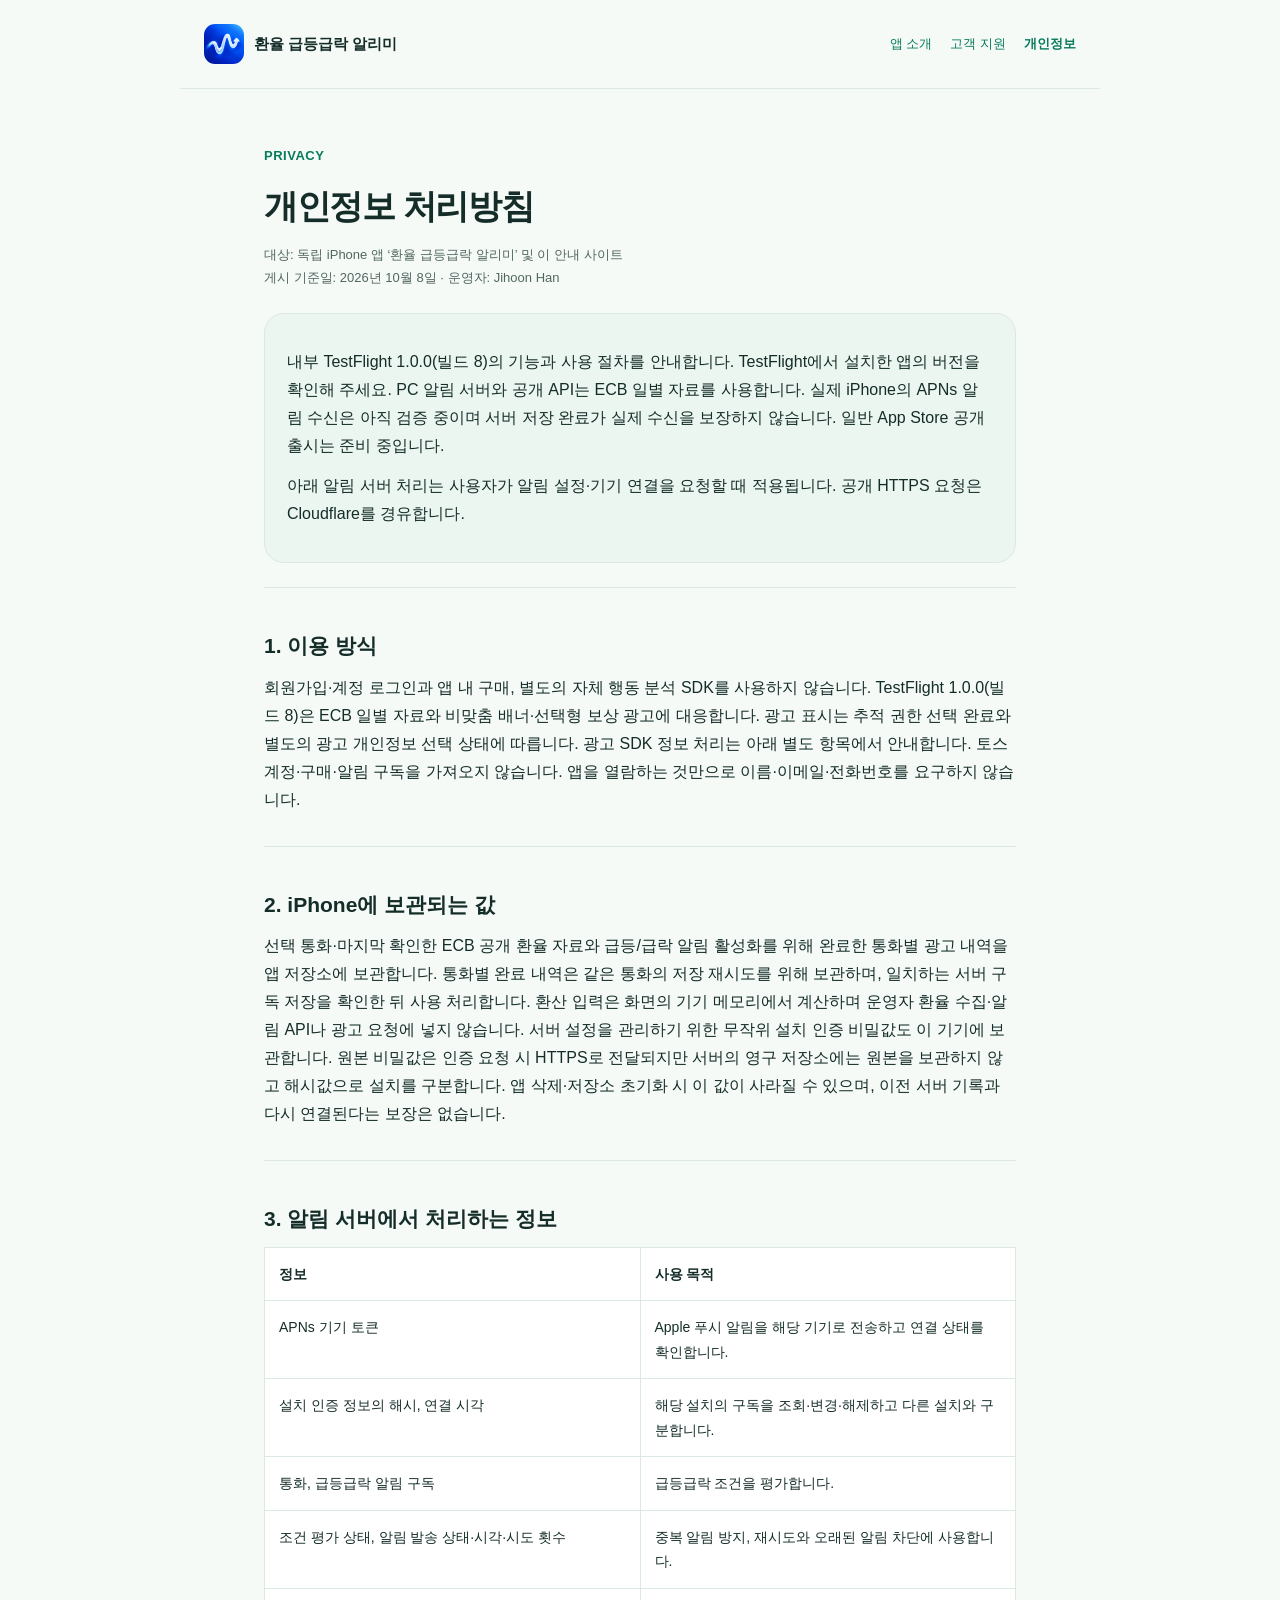
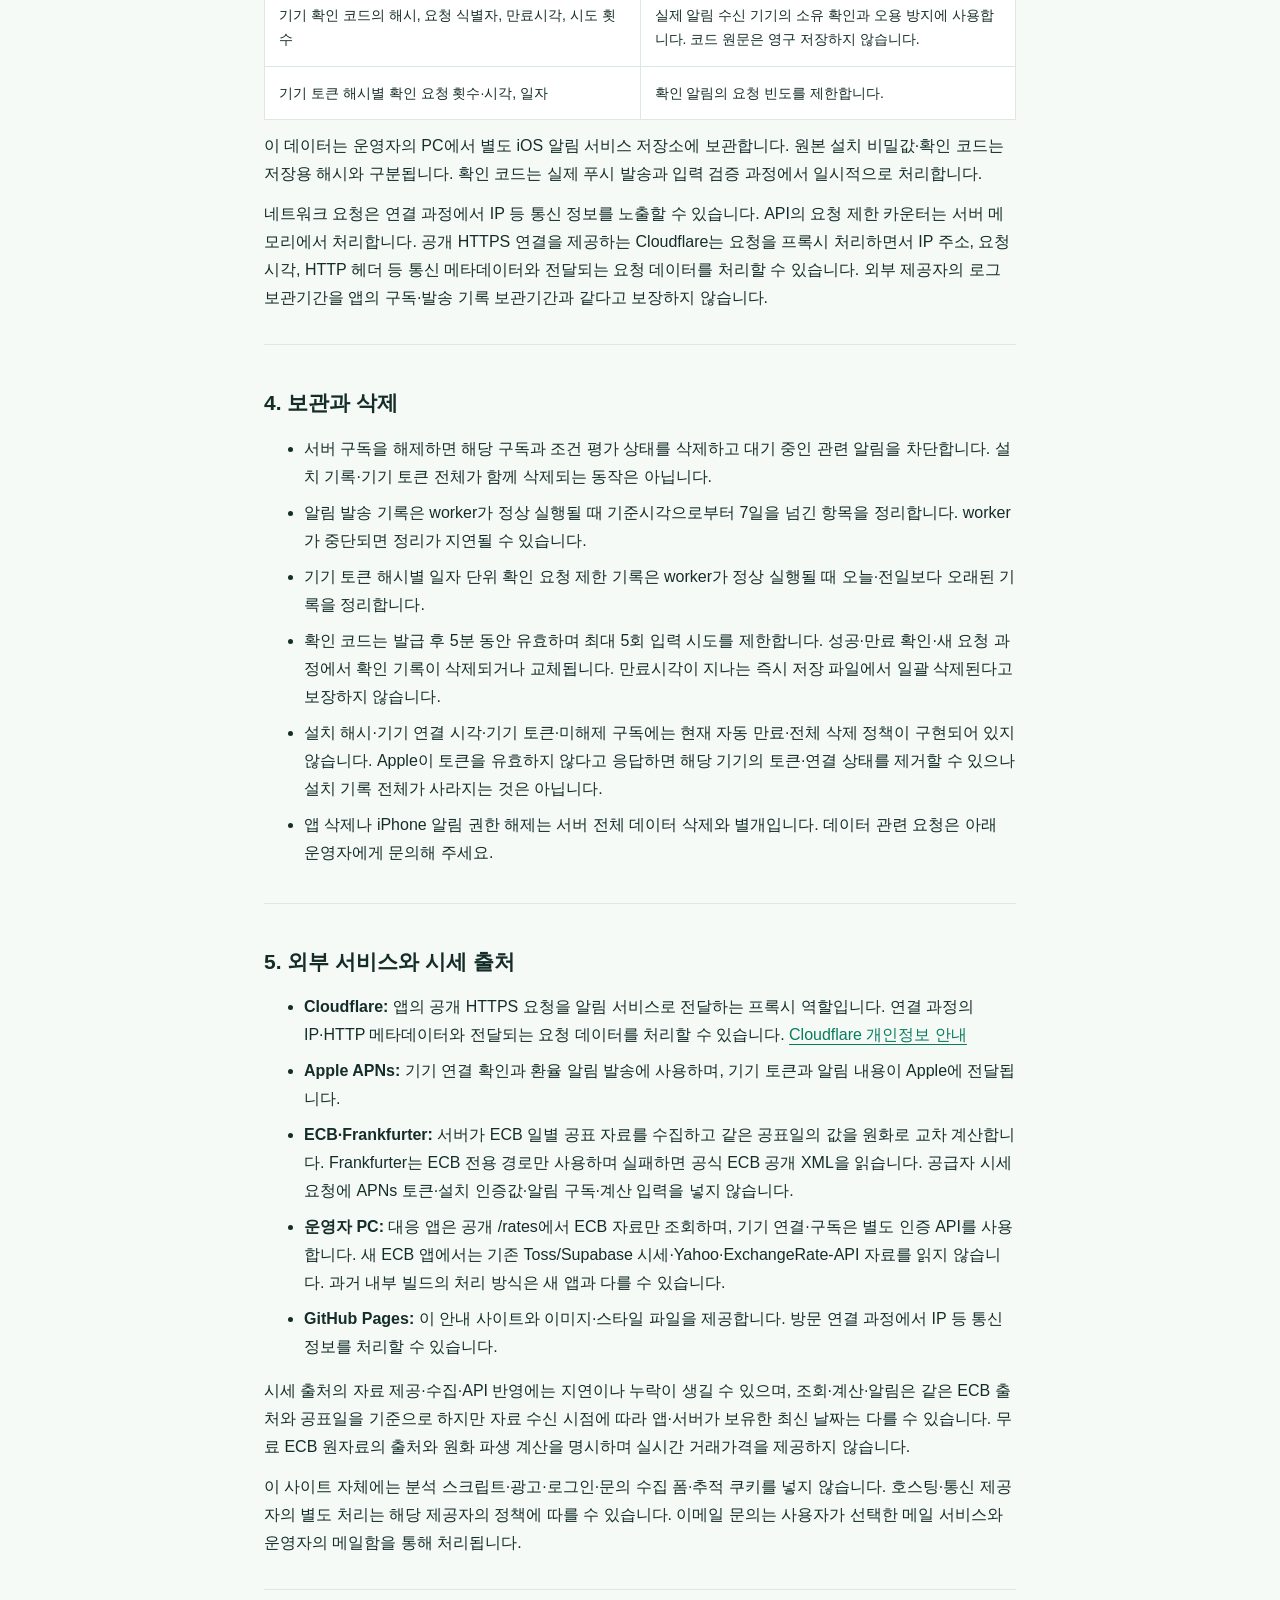
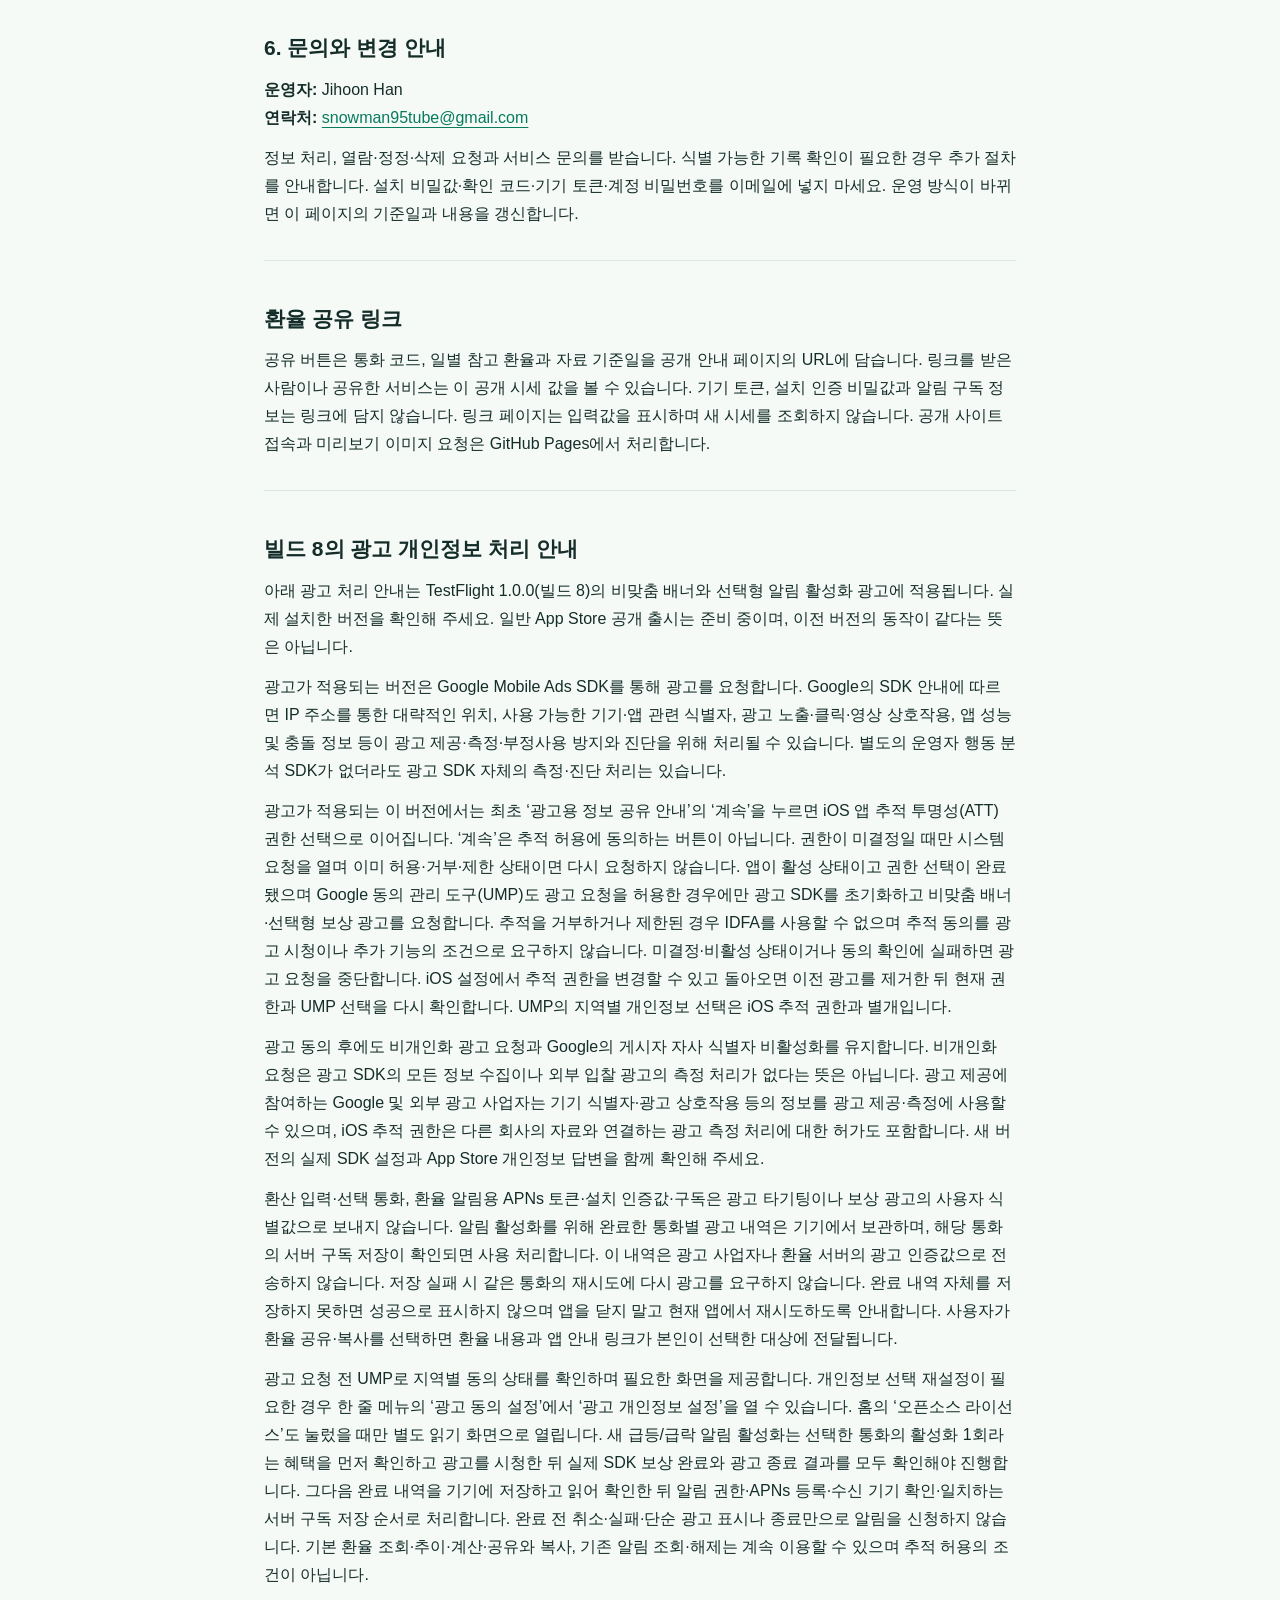
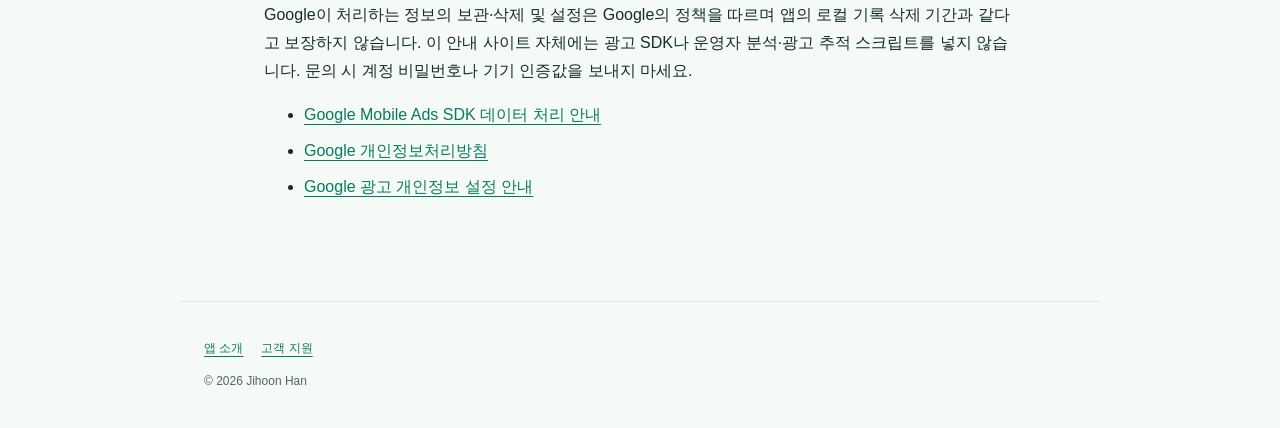
==== commit 292ed2d6: "docs: publish verified FX TestFlight build8 usage and privacy" ====
--- a/privacy.html
+++ b/privacy.html
@@ -1,10 +1,10 @@
 <!doctype html><html lang="ko"><head><meta charset="utf-8"><meta name="viewport" content="width=device-width,initial-scale=1"><meta name="description" content="환율 급등급락 알리미의 기기 저장값, 알림 서버 데이터와 보관 방식 안내."><title>개인정보 처리방침 | 환율 급등급락 알리미</title><link rel="stylesheet" href="style.css"><link rel="canonical" href="https://snowman95.github.io/fx-alerts-site/privacy.html"><meta property="og:type" content="website"><meta property="og:locale" content="ko_KR"><meta property="og:site_name" content="환율 급등급락 알리미"><meta property="og:title" content="환율 급등급락 알리미 · 기준일과 함께 읽는 환율"><meta property="og:description" content="ECB 일별 기준환율과 공표일을 확인하는 iPhone 앱의 출시 준비 안내입니다."><meta property="og:url" content="https://snowman95.github.io/fx-alerts-site/privacy.html"><meta property="og:image" content="https://snowman95.github.io/fx-alerts-site/share-preview.png"><meta property="og:image:secure_url" content="https://snowman95.github.io/fx-alerts-site/share-preview.png"><meta property="og:image:type" content="image/png"><meta property="og:image:width" content="1200"><meta property="og:image:height" content="630"><meta property="og:image:alt" content="환율 급등급락 알리미 앱 안내, 상승과 하락 화살표 및 알림 아이콘"><meta name="twitter:card" content="summary_large_image"><meta name="twitter:title" content="환율 급등급락 알리미"><meta name="twitter:description" content="기준일과 함께 읽는 일별 참고 환율과 앱 안내"><meta name="twitter:image" content="https://snowman95.github.io/fx-alerts-site/share-preview.png"><meta name="twitter:image:alt" content="환율 급등급락 알리미 앱 안내"></head><body>
 <header><a class="brand" href="index.html"><img src="brand-icon.png" alt="">환율 급등급락 알리미</a><nav aria-label="사이트 메뉴"><a href="index.html">앱 소개</a><a href="support.html">고객 지원</a><a href="privacy.html" aria-current="page">개인정보</a></nav></header>
-<main class="document"><p class="eyebrow">PRIVACY</p><h1>개인정보 처리방침</h1><p class="small">대상: 독립 iPhone 앱 ‘환율 급등급락 알리미’ 및 이 안내 사이트<br>게시 기준일: 2026년 10월 8일 · 운영자: Jihoon Han</p><div class="notice"><p>ECB 일별 서버에 대응하는 내부 TestFlight 1.0.0(빌드 6)을 배포했습니다. 실제 iPhone의 알림 수신 검증과 App Store 공개 출시는 준비 중입니다. 아래 알림 서버 처리는 사용자가 알림 설정·기기 연결을 요청할 때 적용됩니다. 공개 HTTPS 요청은 Cloudflare를 경유합니다.</p></div>
-<section><h2>1. 이용 방식</h2><p>회원가입·계정 로그인과 앱 내 구매, 별도의 자체 행동 분석 SDK를 사용하지 않습니다. 현재 내부 TestFlight 1.0.0(빌드 6)은 ECB 일별 자료와 배너·선택형 보상 광고에 대응합니다. 광고 표시는 iOS 추적 권한과 별도의 광고 개인정보 선택에 따릅니다. 광고 SDK 정보 처리는 아래 별도 항목에서 안내합니다. 토스 계정·구매·알림 구독을 가져오지 않습니다. 앱을 열람하는 것만으로 이름·이메일·전화번호를 요구하지 않습니다.</p></section>
-<section><h2>2. iPhone에 보관되는 값</h2><p>선택 통화·마지막 확인한 ECB 공개 환율 자료·추가 비교 카드는 앱 저장소에 보관합니다. 환산 입력은 화면의 기기 메모리에서 계산하며 운영자 환율 수집·알림 API나 광고 요청에 넣지 않습니다. 서버 설정을 관리하기 위한 무작위 설치 인증 비밀값도 이 기기에 보관합니다. 원본 비밀값은 인증 요청 시 HTTPS로 전달되지만 서버의 영구 저장소에는 원본을 보관하지 않고 해시값으로 설치를 구분합니다. 앱 삭제·저장소 초기화 시 이 값이 사라질 수 있으며, 이전 서버 기록과 다시 연결된다는 보장은 없습니다.</p></section>
+<main class="document"><p class="eyebrow">PRIVACY</p><h1>개인정보 처리방침</h1><p class="small">대상: 독립 iPhone 앱 ‘환율 급등급락 알리미’ 및 이 안내 사이트<br>게시 기준일: 2026년 10월 8일 · 운영자: Jihoon Han</p><div class="notice"><p>내부 TestFlight 1.0.0(빌드 8)의 기능과 사용 절차를 안내합니다. TestFlight에서 설치한 앱의 버전을 확인해 주세요. PC 알림 서버와 공개 API는 ECB 일별 자료를 사용합니다. 실제 iPhone의 APNs 알림 수신은 아직 검증 중이며 서버 저장 완료가 실제 수신을 보장하지 않습니다. 일반 App Store 공개 출시는 준비 중입니다.</p><p>아래 알림 서버 처리는 사용자가 알림 설정·기기 연결을 요청할 때 적용됩니다. 공개 HTTPS 요청은 Cloudflare를 경유합니다.</p></div>
+<section><h2>1. 이용 방식</h2><p>회원가입·계정 로그인과 앱 내 구매, 별도의 자체 행동 분석 SDK를 사용하지 않습니다. TestFlight 1.0.0(빌드 8)은 ECB 일별 자료와 비맞춤 배너·선택형 보상 광고에 대응합니다. 광고 표시는 추적 권한 선택 완료와 별도의 광고 개인정보 선택 상태에 따릅니다. 광고 SDK 정보 처리는 아래 별도 항목에서 안내합니다. 토스 계정·구매·알림 구독을 가져오지 않습니다. 앱을 열람하는 것만으로 이름·이메일·전화번호를 요구하지 않습니다.</p></section>
+<section><h2>2. iPhone에 보관되는 값</h2><p>선택 통화·마지막 확인한 ECB 공개 환율 자료와 급등/급락 알림 활성화를 위해 완료한 통화별 광고 내역을 앱 저장소에 보관합니다. 통화별 완료 내역은 같은 통화의 저장 재시도를 위해 보관하며, 일치하는 서버 구독 저장을 확인한 뒤 사용 처리합니다. 환산 입력은 화면의 기기 메모리에서 계산하며 운영자 환율 수집·알림 API나 광고 요청에 넣지 않습니다. 서버 설정을 관리하기 위한 무작위 설치 인증 비밀값도 이 기기에 보관합니다. 원본 비밀값은 인증 요청 시 HTTPS로 전달되지만 서버의 영구 저장소에는 원본을 보관하지 않고 해시값으로 설치를 구분합니다. 앱 삭제·저장소 초기화 시 이 값이 사라질 수 있으며, 이전 서버 기록과 다시 연결된다는 보장은 없습니다.</p></section>
 <section><h2>3. 알림 서버에서 처리하는 정보</h2><table><tbody><tr><th>정보</th><th>사용 목적</th></tr><tr><td>APNs 기기 토큰</td><td>Apple 푸시 알림을 해당 기기로 전송하고 연결 상태를 확인합니다.</td></tr><tr><td>설치 인증 정보의 해시, 연결 시각</td><td>해당 설치의 구독을 조회·변경·해제하고 다른 설치와 구분합니다.</td></tr><tr><td>통화, 급등급락 알림 구독</td><td>급등급락 조건을 평가합니다.</td></tr><tr><td>조건 평가 상태, 알림 발송 상태·시각·시도 횟수</td><td>중복 알림 방지, 재시도와 오래된 알림 차단에 사용합니다.</td></tr><tr><td>기기 확인 코드의 해시, 요청 식별자, 만료시각, 시도 횟수</td><td>실제 알림 수신 기기의 소유 확인과 오용 방지에 사용합니다. 코드 원문은 영구 저장하지 않습니다.</td></tr><tr><td>기기 토큰 해시별 확인 요청 횟수·시각, 일자</td><td>확인 알림의 요청 빈도를 제한합니다.</td></tr></tbody></table><p>이 데이터는 운영자의 PC에서 별도 iOS 알림 서비스 저장소에 보관합니다. 원본 설치 비밀값·확인 코드는 저장용 해시와 구분됩니다. 확인 코드는 실제 푸시 발송과 입력 검증 과정에서 일시적으로 처리합니다.</p><p>네트워크 요청은 연결 과정에서 IP 등 통신 정보를 노출할 수 있습니다. API의 요청 제한 카운터는 서버 메모리에서 처리합니다. 공개 HTTPS 연결을 제공하는 Cloudflare는 요청을 프록시 처리하면서 IP 주소, 요청 시각, HTTP 헤더 등 통신 메타데이터와 전달되는 요청 데이터를 처리할 수 있습니다. 외부 제공자의 로그 보관기간을 앱의 구독·발송 기록 보관기간과 같다고 보장하지 않습니다.</p></section>
 <section><h2>4. 보관과 삭제</h2><ul><li>서버 구독을 해제하면 해당 구독과 조건 평가 상태를 삭제하고 대기 중인 관련 알림을 차단합니다. 설치 기록·기기 토큰 전체가 함께 삭제되는 동작은 아닙니다.</li><li>알림 발송 기록은 worker가 정상 실행될 때 기준시각으로부터 7일을 넘긴 항목을 정리합니다. worker가 중단되면 정리가 지연될 수 있습니다.</li><li>기기 토큰 해시별 일자 단위 확인 요청 제한 기록은 worker가 정상 실행될 때 오늘·전일보다 오래된 기록을 정리합니다.</li><li>확인 코드는 발급 후 5분 동안 유효하며 최대 5회 입력 시도를 제한합니다. 성공·만료 확인·새 요청 과정에서 확인 기록이 삭제되거나 교체됩니다. 만료시각이 지나는 즉시 저장 파일에서 일괄 삭제된다고 보장하지 않습니다.</li><li>설치 해시·기기 연결 시각·기기 토큰·미해제 구독에는 현재 자동 만료·전체 삭제 정책이 구현되어 있지 않습니다. Apple이 토큰을 유효하지 않다고 응답하면 해당 기기의 토큰·연결 상태를 제거할 수 있으나 설치 기록 전체가 사라지는 것은 아닙니다.</li><li>앱 삭제나 iPhone 알림 권한 해제는 서버 전체 데이터 삭제와 별개입니다. 데이터 관련 요청은 아래 운영자에게 문의해 주세요.</li></ul></section>
 <section><h2>5. 외부 서비스와 시세 출처</h2><ul><li><strong>Cloudflare:</strong> 앱의 공개 HTTPS 요청을 알림 서비스로 전달하는 프록시 역할입니다. 연결 과정의 IP·HTTP 메타데이터와 전달되는 요청 데이터를 처리할 수 있습니다. <a href="https://www.cloudflare.com/privacypolicy/" rel="noreferrer">Cloudflare 개인정보 안내</a></li><li><strong>Apple APNs:</strong> 기기 연결 확인과 환율 알림 발송에 사용하며, 기기 토큰과 알림 내용이 Apple에 전달됩니다.</li><li><strong>ECB·Frankfurter:</strong> 서버가 ECB 일별 공표 자료를 수집하고 같은 공표일의 값을 원화로 교차 계산합니다. Frankfurter는 ECB 전용 경로만 사용하며 실패하면 공식 ECB 공개 XML을 읽습니다. 공급자 시세 요청에 APNs 토큰·설치 인증값·알림 구독·계산 입력을 넣지 않습니다.</li><li><strong>운영자 PC:</strong> 대응 앱은 공개 /rates에서 ECB 자료만 조회하며, 기기 연결·구독은 별도 인증 API를 사용합니다. 새 ECB 앱에서는 기존 Toss/Supabase 시세·Yahoo·ExchangeRate-API 자료를 읽지 않습니다. 과거 내부 빌드의 처리 방식은 새 앱과 다를 수 있습니다.</li><li><strong>GitHub Pages:</strong> 이 안내 사이트와 이미지·스타일 파일을 제공합니다. 방문 연결 과정에서 IP 등 통신 정보를 처리할 수 있습니다.</li></ul><p>시세 출처의 자료 제공·수집·API 반영에는 지연이나 누락이 생길 수 있으며, 조회·계산·알림은 같은 ECB 출처와 공표일을 기준으로 하지만 자료 수신 시점에 따라 앱·서버가 보유한 최신 날짜는 다를 수 있습니다. 무료 ECB 원자료의 출처와 원화 파생 계산을 명시하며 실시간 거래가격을 제공하지 않습니다.</p><p>이 사이트 자체에는 분석 스크립트·광고·로그인·문의 수집 폼·추적 쿠키를 넣지 않습니다. 호스팅·통신 제공자의 별도 처리는 해당 제공자의 정책에 따를 수 있습니다. 이메일 문의는 사용자가 선택한 메일 서비스와 운영자의 메일함을 통해 처리됩니다.</p></section>
-<section><h2>6. 문의와 변경 안내</h2><p><strong>운영자:</strong> Jihoon Han<br><strong>연락처:</strong> <a href="mailto:snowman95tube@gmail.com">snowman95tube@gmail.com</a></p><p>정보 처리, 열람·정정·삭제 요청과 서비스 문의를 받습니다. 식별 가능한 기록 확인이 필요한 경우 추가 절차를 안내합니다. 설치 비밀값·확인 코드·기기 토큰·계정 비밀번호를 이메일에 넣지 마세요. 운영 방식이 바뀌면 이 페이지의 기준일과 내용을 갱신합니다.</p></section><section><h2>환율 공유 링크</h2><p>공유 버튼은 통화 코드, 일별 참고 환율과 자료 기준일을 공개 안내 페이지의 URL에 담습니다. 링크를 받은 사람이나 공유한 서비스는 이 공개 시세 값을 볼 수 있습니다. 기기 토큰, 설치 인증 비밀값과 알림 구독 정보는 링크에 담지 않습니다. 링크 페이지는 입력값을 표시하며 새 시세를 조회하지 않습니다. 공개 사이트 접속과 미리보기 이미지 요청은 GitHub Pages에서 처리합니다.</p></section><section id="ad-sdk-privacy"><h2>광고가 포함된 iOS 버전의 개인정보 안내</h2><p>아래 광고 처리 안내는 배너와 선택형 보상 광고를 제공하는 앱 버전에 적용됩니다. 설치한 버전에 따라 광고 제공 여부와 권한 안내 화면이 다를 수 있습니다. 광고가 없는 이전 버전이나 아직 배포되지 않은 앱에 광고가 제공된다는 뜻은 아닙니다.</p><p>광고가 적용되는 버전은 Google Mobile Ads SDK를 통해 광고를 요청합니다. Google의 SDK 안내에 따르면 IP 주소를 통한 대략적인 위치, 사용 가능한 기기·앱 관련 식별자, 광고 노출·클릭·영상 상호작용, 앱 성능 및 충돌 정보 등이 광고 제공·측정·부정사용 방지와 진단을 위해 처리될 수 있습니다. 별도의 운영자 행동 분석 SDK가 없더라도 광고 SDK 자체의 측정·진단 처리는 있습니다.</p><p>광고가 적용되는 버전에서는 설치한 버전에 따라 최초 ‘광고용 정보 공유 안내’의 ‘계속’을 누르거나 ‘광고 동의 설정’에서 iOS 앱 추적 투명성(ATT) 권한 요청으로 이어집니다. iOS 권한이 아직 미결정일 때만 시스템 요청을 엽니다. 이미 허용·거부·제한 상태이면 다시 요청하지 않습니다. 안내의 ‘계속’은 추적 허용에 동의하는 버튼이 아니며 다음 iOS 화면에서 허용 여부를 선택합니다. 앱이 활성 상태이고 iOS에서 추적을 허용했으며 Google 동의 관리 도구(UMP)도 광고 요청을 허용한 경우에만 광고 SDK를 초기화하고 배너·보상 광고를 요청합니다. 거부·제한·미결정 상태이거나 동의 확인에 실패하면 광고를 요청하지 않으며 기본 기능과 같은 추가 콘텐츠의 무료 생성 경로를 계속 이용할 수 있습니다. iOS 설정에서 이 앱의 추적 권한을 변경할 수 있으며, 다시 앱으로 돌아오면 상태를 확인하고 허용이 철회된 경우 표시 중인 배너를 제거하고 광고 요청을 중단합니다. UMP의 지역별 개인정보 선택과 iOS 추적 권한은 별개의 설정입니다.</p><p>광고 동의 후에도 비개인화 광고 요청과 Google의 게시자 자사 식별자 비활성화를 유지합니다. 비개인화 요청은 광고 SDK의 모든 정보 수집이나 외부 입찰 광고의 측정 처리가 없다는 뜻은 아닙니다. 광고 제공에 참여하는 Google 및 외부 광고 사업자는 기기 식별자·광고 상호작용 등의 정보를 광고 제공·측정에 사용할 수 있으며, iOS 추적 권한은 다른 회사의 자료와 연결하는 광고 측정 처리에 대한 허가도 포함합니다. 새 버전의 실제 SDK 설정과 App Store 개인정보 답변을 함께 확인해 주세요.</p><p>기기의 이름·생년월일·접종 기록, 소득·재산·계산 입력, ETF 관심·보유 목록, 환율 알림 토큰·설치 인증값·구독, 로또의 현재 좌표는 광고 타기팅이나 보상 광고의 사용자 식별값으로 보내지 않습니다. 기기에서 생성한 보상 결과·이용권 시각은 로컬 저장소에서 관리합니다. 사용자가 공유·복사를 선택하면 공유 내용과 앱 안내 링크가 본인이 선택한 대상에 전달됩니다.</p><p>광고 요청 전 Google 동의 관리 도구(UMP)로 상태를 확인하고, 지역과 설정에 따라 필요한 동의 화면을 제공합니다. 도구가 개인정보 선택 재설정을 요구하면 앱의 ‘광고 개인정보 설정’에서 해당 화면을 다시 열 수 있습니다. 광고를 불러오지 못하거나 선택 광고를 취소한 것을 완료로 취급하지 않습니다. 추가 카드·번호 세트는 광고 시청이나 추적 동의 없이 무료 생성 버튼으로 만들 수 있습니다. 별도의 광고 생성 버튼도 같은 콘텐츠를 제공하며, 그 광고 경로에서만 실제 SDK 완료 콜백을 확인한 후 저장합니다. 광고 취소·실패 후에도 무료 생성 경로는 이용할 수 있습니다.</p><p>Google이 처리하는 정보의 보관·삭제 및 설정은 Google의 정책을 따르며 앱의 로컬 기록 삭제 기간과 같다고 보장하지 않습니다. 이 안내 사이트 자체에는 광고 SDK나 운영자 분석·광고 추적 스크립트를 넣지 않습니다. 문의 시 계정 비밀번호나 기기 인증값을 보내지 마세요.</p><ul><li><a href="https://developers.google.com/admob/ios/privacy/data-disclosure" rel="noopener noreferrer">Google Mobile Ads SDK 데이터 처리 안내</a></li><li><a href="https://policies.google.com/privacy" rel="noopener noreferrer">Google 개인정보처리방침</a></li><li><a href="https://myadcenter.google.com/" rel="noopener noreferrer">Google 광고 개인정보 설정 안내</a></li></ul></section><section class="notice" id="build8-reward-preparation"><h2>빌드 8의 광고·알림 활성화 안내</h2><p>다음 업데이트인 빌드 8에 적용되는 안내입니다. 현재 배포된 빌드 6의 동작은 위에서 확인해 주세요. 새 버전은 시청 완료 후 급등락 알림을 신청하며, 광고 동의·라이선스 안내는 한 줄 메뉴에서 열 수 있습니다.</p><p>추적 허용과 광고 시청은 별개입니다. 추적을 거부해도 별도 광고 개인정보 선택이 허용하면 비맞춤 배너·보상 광고가 표시될 수 있습니다. 미선택·동의 확인 실패·연결 오류 등으로 광고를 이용할 수 없을 때는 기본 조회·계산·기존 기록과 알림 해제를 계속 사용할 수 있습니다.</p></section><section id="ad-sdk-privacy-build8"><h2>빌드 8의 광고 개인정보 처리 안내</h2><p>아래 안내는 새 빌드 8에 적용됩니다. 기존 빌드 6의 처리와 구분해 확인해 주세요. 설치한 버전에 따라 광고 제공 여부와 권한 안내 화면이 다를 수 있습니다. 광고가 없는 이전 버전이나 아직 배포되지 않은 앱에 광고가 제공된다는 뜻은 아닙니다.</p><p>광고가 적용되는 버전은 Google Mobile Ads SDK를 통해 광고를 요청합니다. Google의 SDK 안내에 따르면 IP 주소를 통한 대략적인 위치, 사용 가능한 기기·앱 관련 식별자, 광고 노출·클릭·영상 상호작용, 앱 성능 및 충돌 정보 등이 광고 제공·측정·부정사용 방지와 진단을 위해 처리될 수 있습니다. 별도의 운영자 행동 분석 SDK가 없더라도 광고 SDK 자체의 측정·진단 처리는 있습니다.</p><p>광고가 적용되는 이 버전에서는 최초 ‘광고용 정보 공유 안내’의 ‘계속’을 누르면 iOS 앱 추적 투명성(ATT) 권한 선택으로 이어집니다. ‘계속’은 추적 허용에 동의하는 버튼이 아닙니다. 권한이 미결정일 때만 시스템 요청을 열며 이미 허용·거부·제한 상태이면 다시 요청하지 않습니다. 앱이 활성 상태이고 권한 선택이 완료됐으며 Google 동의 관리 도구(UMP)도 광고 요청을 허용한 경우에만 광고 SDK를 초기화하고 비맞춤 배너·선택형 보상 광고를 요청합니다. 추적을 거부하거나 제한된 경우 IDFA를 사용할 수 없으며 추적 동의를 광고 시청이나 추가 기능의 조건으로 요구하지 않습니다. 미결정·비활성 상태이거나 동의 확인에 실패하면 광고 요청을 중단합니다. iOS 설정에서 추적 권한을 변경할 수 있고 돌아오면 이전 광고를 제거한 뒤 현재 권한과 UMP 선택을 다시 확인합니다. UMP의 지역별 개인정보 선택은 iOS 추적 권한과 별개입니다.</p><p>광고 동의 후에도 비개인화 광고 요청과 Google의 게시자 자사 식별자 비활성화를 유지합니다. 비개인화 요청은 광고 SDK의 모든 정보 수집이나 외부 입찰 광고의 측정 처리가 없다는 뜻은 아닙니다. 광고 제공에 참여하는 Google 및 외부 광고 사업자는 기기 식별자·광고 상호작용 등의 정보를 광고 제공·측정에 사용할 수 있으며, iOS 추적 권한은 다른 회사의 자료와 연결하는 광고 측정 처리에 대한 허가도 포함합니다. 새 버전의 실제 SDK 설정과 App Store 개인정보 답변을 함께 확인해 주세요.</p><p>기기의 이름·생년월일·접종 기록, 소득·재산·계산 입력, ETF 관심·보유 목록, 환율 알림 토큰·설치 인증값·구독, 로또의 현재 좌표는 광고 타기팅이나 보상 광고의 사용자 식별값으로 보내지 않습니다. 기기에서 생성한 보상 결과·이용권 상태는 로컬 저장소에서 관리합니다. 환율 알림 활성화를 위해 완료한 통화별 광고 내역은 기기에서만 보관하며, 해당 통화의 서버 저장 결과가 확인되면 사용 처리합니다. 이 내역을 광고 사업자나 환율 서버의 광고 인증값으로 전송하지 않습니다. 사용자가 공유·복사를 선택하면 공유 내용과 앱 안내 링크가 본인이 선택한 대상에 전달됩니다.</p><p>광고 요청 전 UMP로 지역별 동의 상태를 확인하며 필요한 화면을 제공합니다. 개인정보 선택 재설정이 필요한 경우 앱의 ‘광고 개인정보 설정’에서 다시 열 수 있습니다. 새 환율 급등락 알림 신청은 선택 통화의 알림 활성화 1회 혜택을 선택하고 보상 광고를 시청한 뒤 실제 SDK 완료 콜백과 광고 종료가 확인된 경우에만 진행됩니다. 광고 중도 종료·로드 실패·표시 종료만으로 혜택을 지급하지 않습니다. 기본 조회·계산·기존 기록 열람·삭제 및 환율 알림 해제는 광고 시청이나 추적 허용의 조건이 아닙니다. 기존 버전의 무료 추가 생성 경로는 이 버전에는 적용되지 않습니다. 각 혜택의 횟수와 적용 범위는 광고 버튼에 표시합니다.</p><p>Google이 처리하는 정보의 보관·삭제 및 설정은 Google의 정책을 따르며 앱의 로컬 기록 삭제 기간과 같다고 보장하지 않습니다. 이 안내 사이트 자체에는 광고 SDK나 운영자 분석·광고 추적 스크립트를 넣지 않습니다. 문의 시 계정 비밀번호나 기기 인증값을 보내지 마세요.</p><ul><li><a href="https://developers.google.com/admob/ios/privacy/data-disclosure" rel="noopener noreferrer">Google Mobile Ads SDK 데이터 처리 안내</a></li><li><a href="https://policies.google.com/privacy" rel="noopener noreferrer">Google 개인정보처리방침</a></li><li><a href="https://myadcenter.google.com/" rel="noopener noreferrer">Google 광고 개인정보 설정 안내</a></li></ul></section></main>
+<section><h2>6. 문의와 변경 안내</h2><p><strong>운영자:</strong> Jihoon Han<br><strong>연락처:</strong> <a href="mailto:snowman95tube@gmail.com">snowman95tube@gmail.com</a></p><p>정보 처리, 열람·정정·삭제 요청과 서비스 문의를 받습니다. 식별 가능한 기록 확인이 필요한 경우 추가 절차를 안내합니다. 설치 비밀값·확인 코드·기기 토큰·계정 비밀번호를 이메일에 넣지 마세요. 운영 방식이 바뀌면 이 페이지의 기준일과 내용을 갱신합니다.</p></section><section><h2>환율 공유 링크</h2><p>공유 버튼은 통화 코드, 일별 참고 환율과 자료 기준일을 공개 안내 페이지의 URL에 담습니다. 링크를 받은 사람이나 공유한 서비스는 이 공개 시세 값을 볼 수 있습니다. 기기 토큰, 설치 인증 비밀값과 알림 구독 정보는 링크에 담지 않습니다. 링크 페이지는 입력값을 표시하며 새 시세를 조회하지 않습니다. 공개 사이트 접속과 미리보기 이미지 요청은 GitHub Pages에서 처리합니다.</p></section><section id="ad-sdk-privacy-build8"><h2>빌드 8의 광고 개인정보 처리 안내</h2><p>아래 광고 처리 안내는 TestFlight 1.0.0(빌드 8)의 비맞춤 배너와 선택형 알림 활성화 광고에 적용됩니다. 실제 설치한 버전을 확인해 주세요. 일반 App Store 공개 출시는 준비 중이며, 이전 버전의 동작이 같다는 뜻은 아닙니다.</p><p>광고가 적용되는 버전은 Google Mobile Ads SDK를 통해 광고를 요청합니다. Google의 SDK 안내에 따르면 IP 주소를 통한 대략적인 위치, 사용 가능한 기기·앱 관련 식별자, 광고 노출·클릭·영상 상호작용, 앱 성능 및 충돌 정보 등이 광고 제공·측정·부정사용 방지와 진단을 위해 처리될 수 있습니다. 별도의 운영자 행동 분석 SDK가 없더라도 광고 SDK 자체의 측정·진단 처리는 있습니다.</p><p>광고가 적용되는 이 버전에서는 최초 ‘광고용 정보 공유 안내’의 ‘계속’을 누르면 iOS 앱 추적 투명성(ATT) 권한 선택으로 이어집니다. ‘계속’은 추적 허용에 동의하는 버튼이 아닙니다. 권한이 미결정일 때만 시스템 요청을 열며 이미 허용·거부·제한 상태이면 다시 요청하지 않습니다. 앱이 활성 상태이고 권한 선택이 완료됐으며 Google 동의 관리 도구(UMP)도 광고 요청을 허용한 경우에만 광고 SDK를 초기화하고 비맞춤 배너·선택형 보상 광고를 요청합니다. 추적을 거부하거나 제한된 경우 IDFA를 사용할 수 없으며 추적 동의를 광고 시청이나 추가 기능의 조건으로 요구하지 않습니다. 미결정·비활성 상태이거나 동의 확인에 실패하면 광고 요청을 중단합니다. iOS 설정에서 추적 권한을 변경할 수 있고 돌아오면 이전 광고를 제거한 뒤 현재 권한과 UMP 선택을 다시 확인합니다. UMP의 지역별 개인정보 선택은 iOS 추적 권한과 별개입니다.</p><p>광고 동의 후에도 비개인화 광고 요청과 Google의 게시자 자사 식별자 비활성화를 유지합니다. 비개인화 요청은 광고 SDK의 모든 정보 수집이나 외부 입찰 광고의 측정 처리가 없다는 뜻은 아닙니다. 광고 제공에 참여하는 Google 및 외부 광고 사업자는 기기 식별자·광고 상호작용 등의 정보를 광고 제공·측정에 사용할 수 있으며, iOS 추적 권한은 다른 회사의 자료와 연결하는 광고 측정 처리에 대한 허가도 포함합니다. 새 버전의 실제 SDK 설정과 App Store 개인정보 답변을 함께 확인해 주세요.</p><p>환산 입력·선택 통화, 환율 알림용 APNs 토큰·설치 인증값·구독은 광고 타기팅이나 보상 광고의 사용자 식별값으로 보내지 않습니다. 알림 활성화를 위해 완료한 통화별 광고 내역은 기기에서 보관하며, 해당 통화의 서버 구독 저장이 확인되면 사용 처리합니다. 이 내역은 광고 사업자나 환율 서버의 광고 인증값으로 전송하지 않습니다. 저장 실패 시 같은 통화의 재시도에 다시 광고를 요구하지 않습니다. 완료 내역 자체를 저장하지 못하면 성공으로 표시하지 않으며 앱을 닫지 말고 현재 앱에서 재시도하도록 안내합니다. 사용자가 환율 공유·복사를 선택하면 환율 내용과 앱 안내 링크가 본인이 선택한 대상에 전달됩니다.</p><p>광고 요청 전 UMP로 지역별 동의 상태를 확인하며 필요한 화면을 제공합니다. 개인정보 선택 재설정이 필요한 경우 한 줄 메뉴의 ‘광고 동의 설정’에서 ‘광고 개인정보 설정’을 열 수 있습니다. 홈의 ‘오픈소스 라이선스’도 눌렀을 때만 별도 읽기 화면으로 열립니다. 새 급등/급락 알림 활성화는 선택한 통화의 활성화 1회라는 혜택을 먼저 확인하고 광고를 시청한 뒤 실제 SDK 보상 완료와 광고 종료 결과를 모두 확인해야 진행합니다. 그다음 완료 내역을 기기에 저장하고 읽어 확인한 뒤 알림 권한·APNs 등록·수신 기기 확인·일치하는 서버 구독 저장 순서로 처리합니다. 완료 전 취소·실패·단순 광고 표시나 종료만으로 알림을 신청하지 않습니다. 기본 환율 조회·추이·계산·공유와 복사, 기존 알림 조회·해제는 계속 이용할 수 있으며 추적 허용의 조건이 아닙니다.</p><p>Google이 처리하는 정보의 보관·삭제 및 설정은 Google의 정책을 따르며 앱의 로컬 기록 삭제 기간과 같다고 보장하지 않습니다. 이 안내 사이트 자체에는 광고 SDK나 운영자 분석·광고 추적 스크립트를 넣지 않습니다. 문의 시 계정 비밀번호나 기기 인증값을 보내지 마세요.</p><ul><li><a href="https://developers.google.com/admob/ios/privacy/data-disclosure" rel="noopener noreferrer">Google Mobile Ads SDK 데이터 처리 안내</a></li><li><a href="https://policies.google.com/privacy" rel="noopener noreferrer">Google 개인정보처리방침</a></li><li><a href="https://myadcenter.google.com/" rel="noopener noreferrer">Google 광고 개인정보 설정 안내</a></li></ul></section></main>
 <footer><p><a href="index.html">앱 소개</a><a href="support.html">고객 지원</a></p><p>© 2026 Jihoon Han</p></footer></body></html>
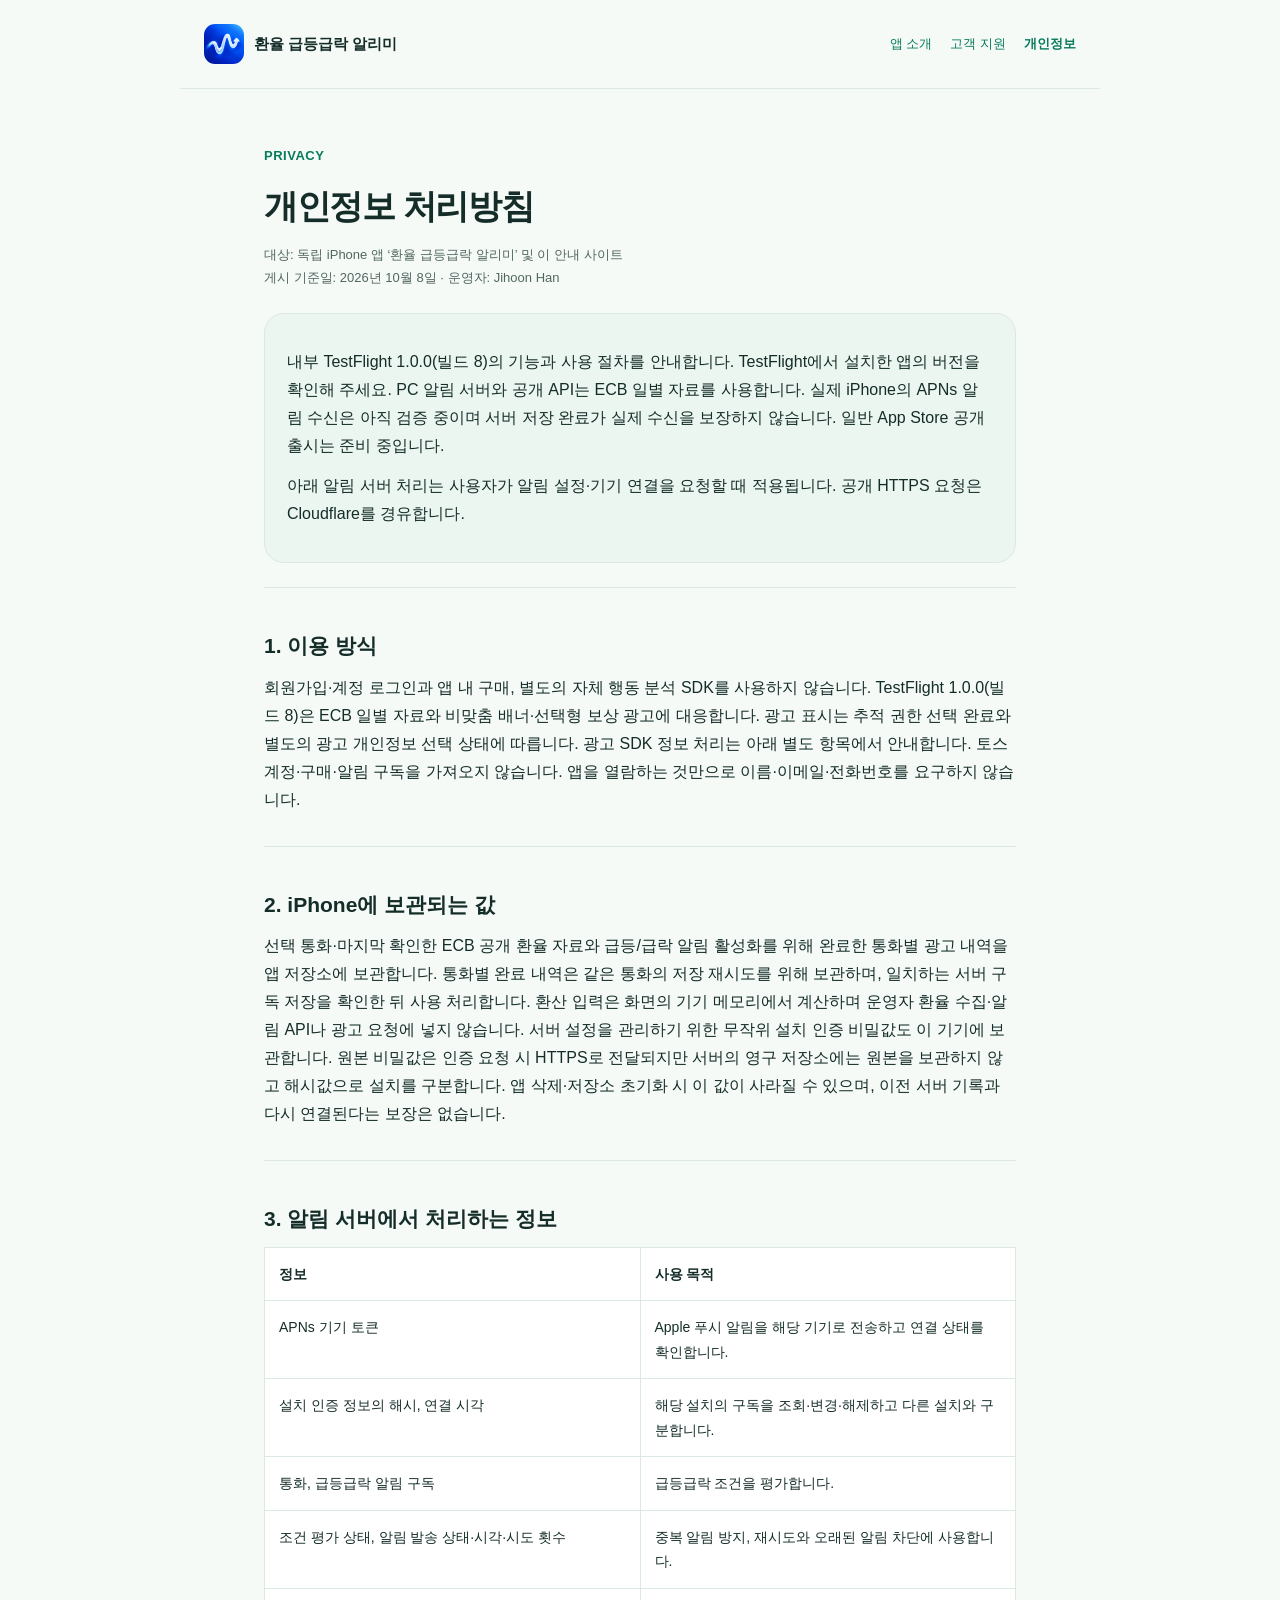
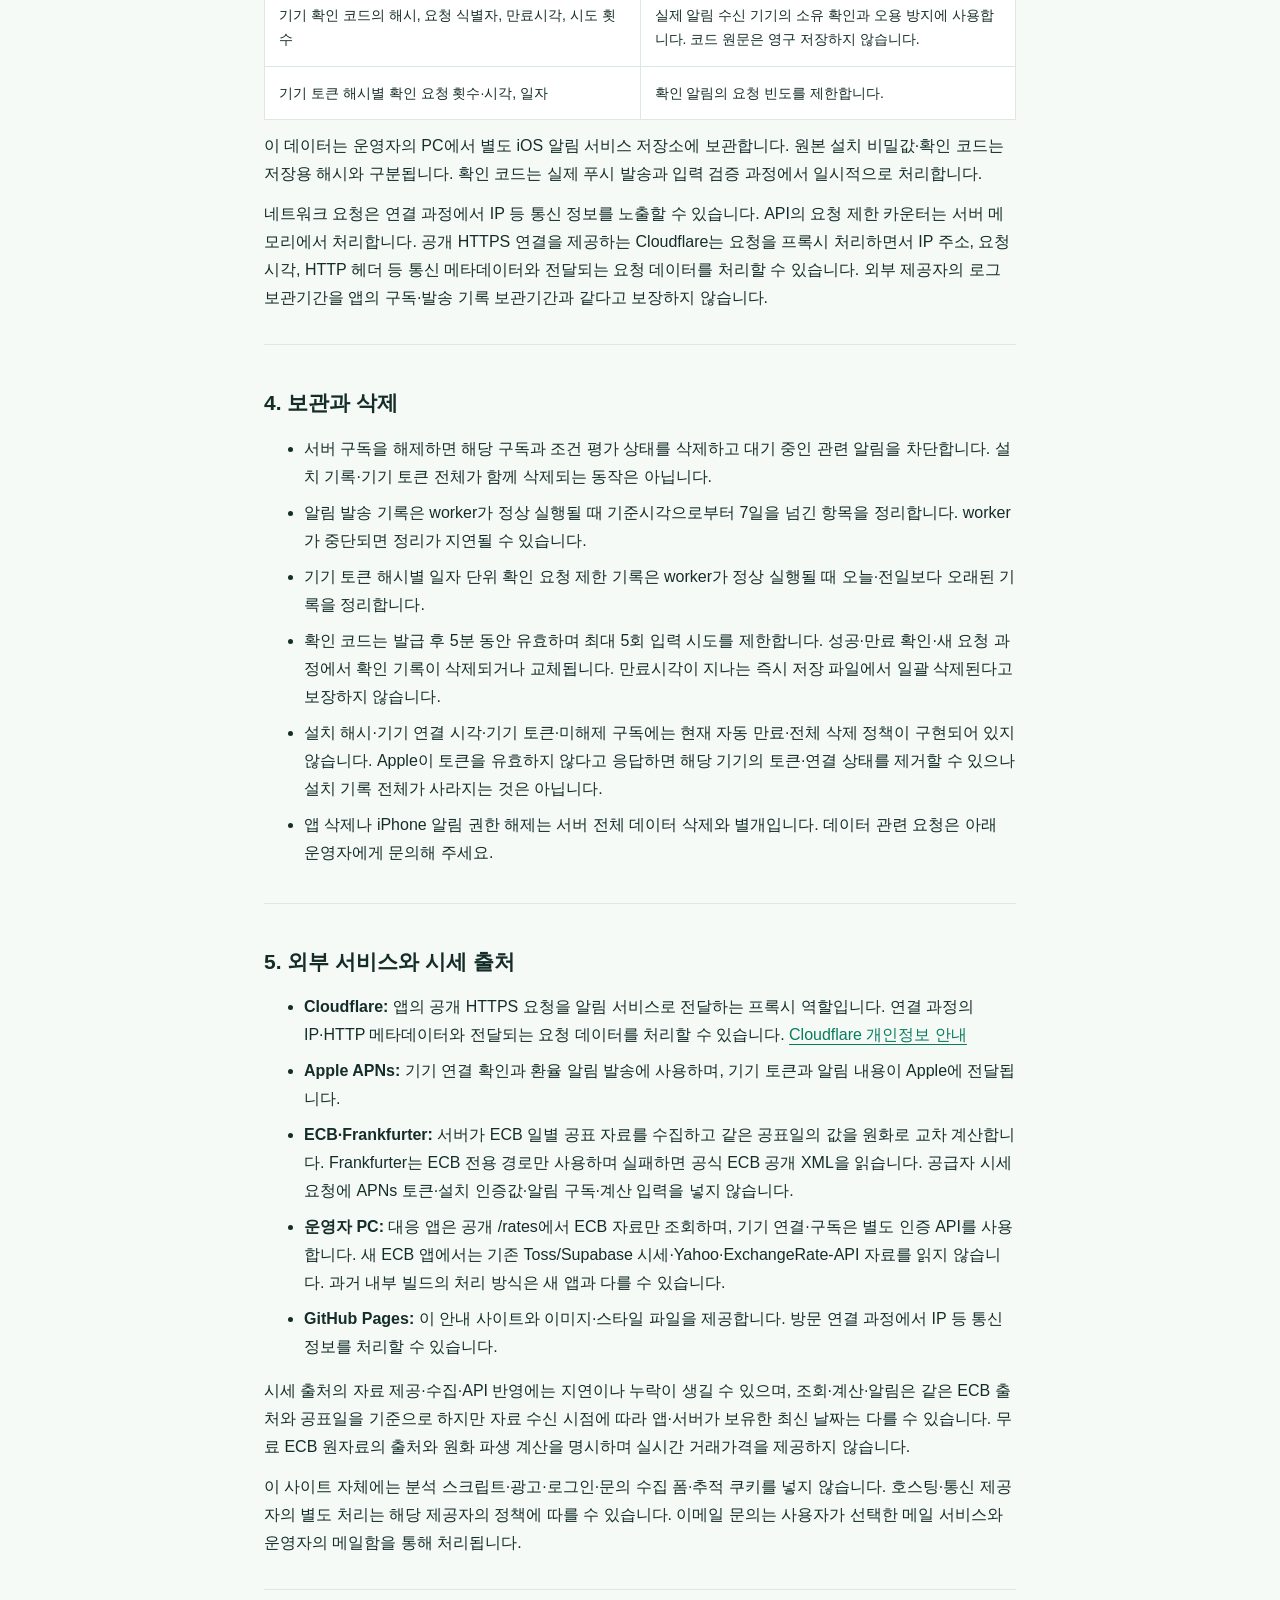
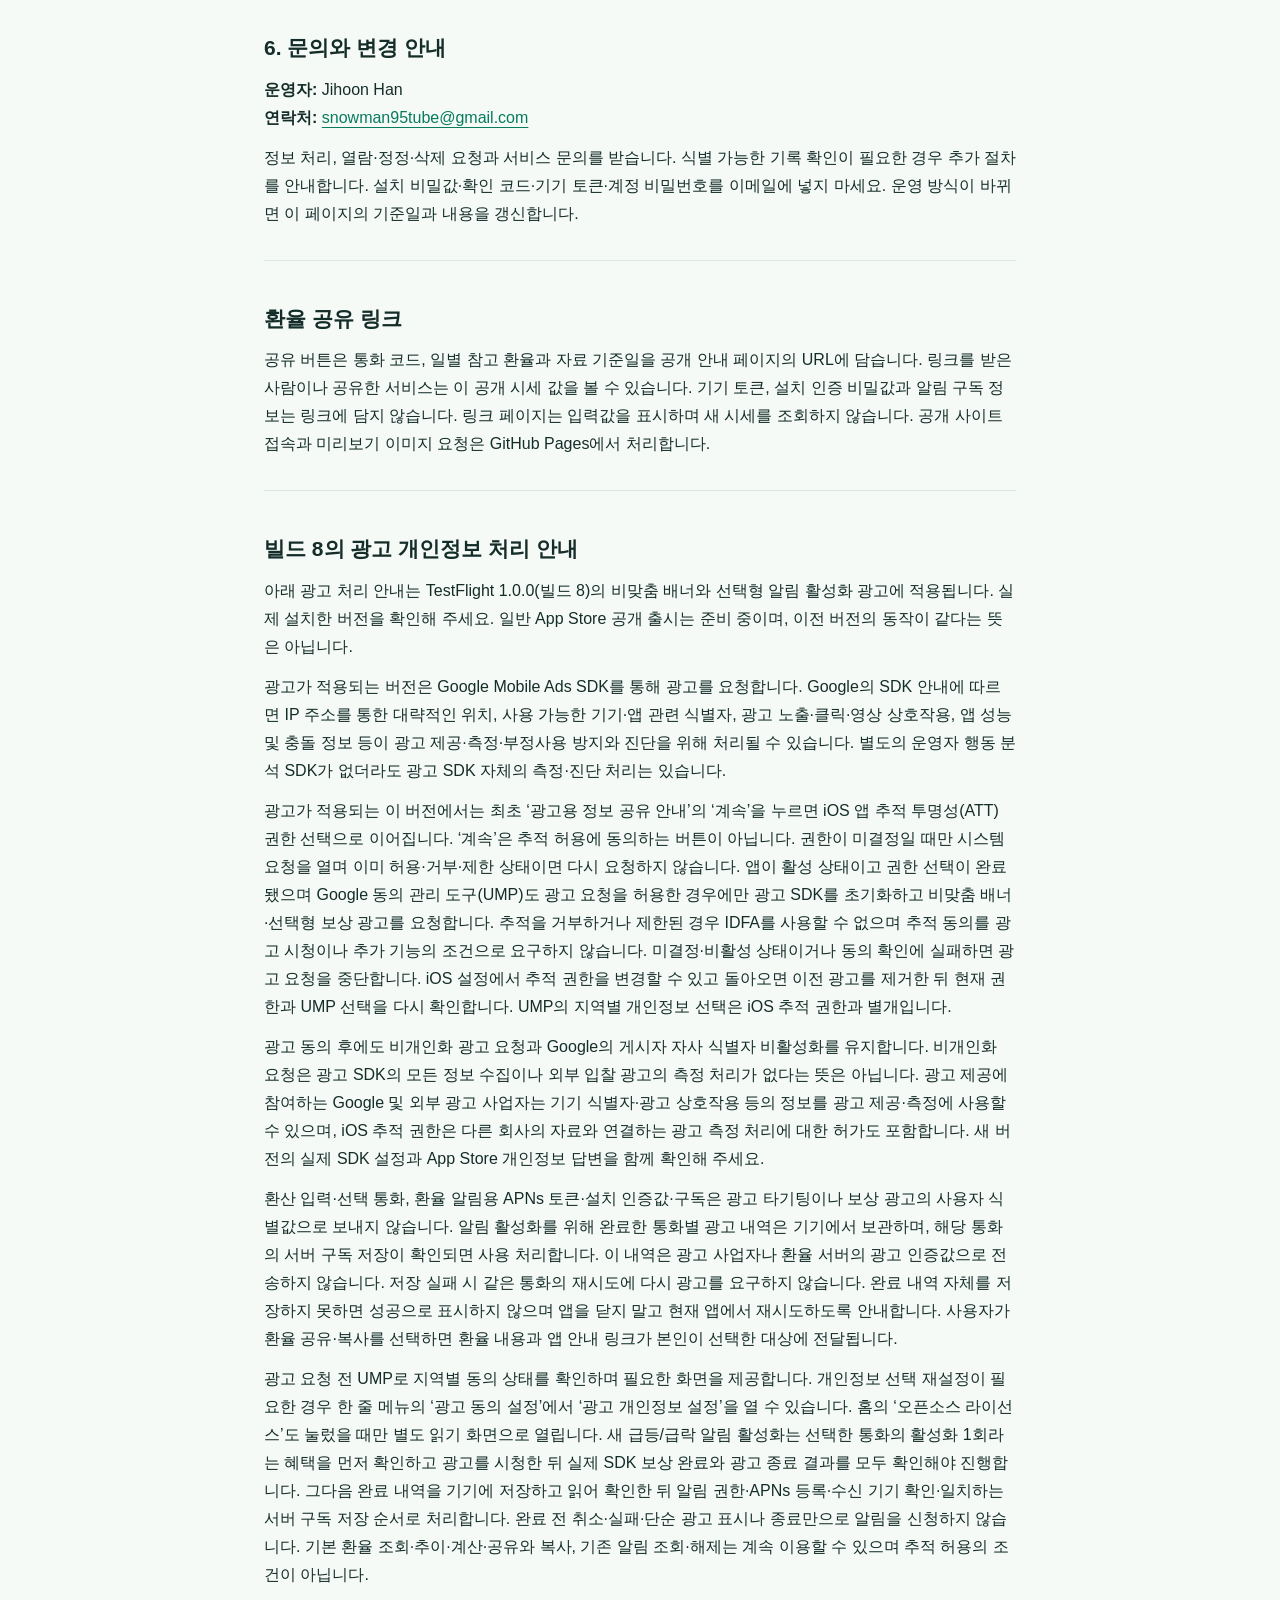
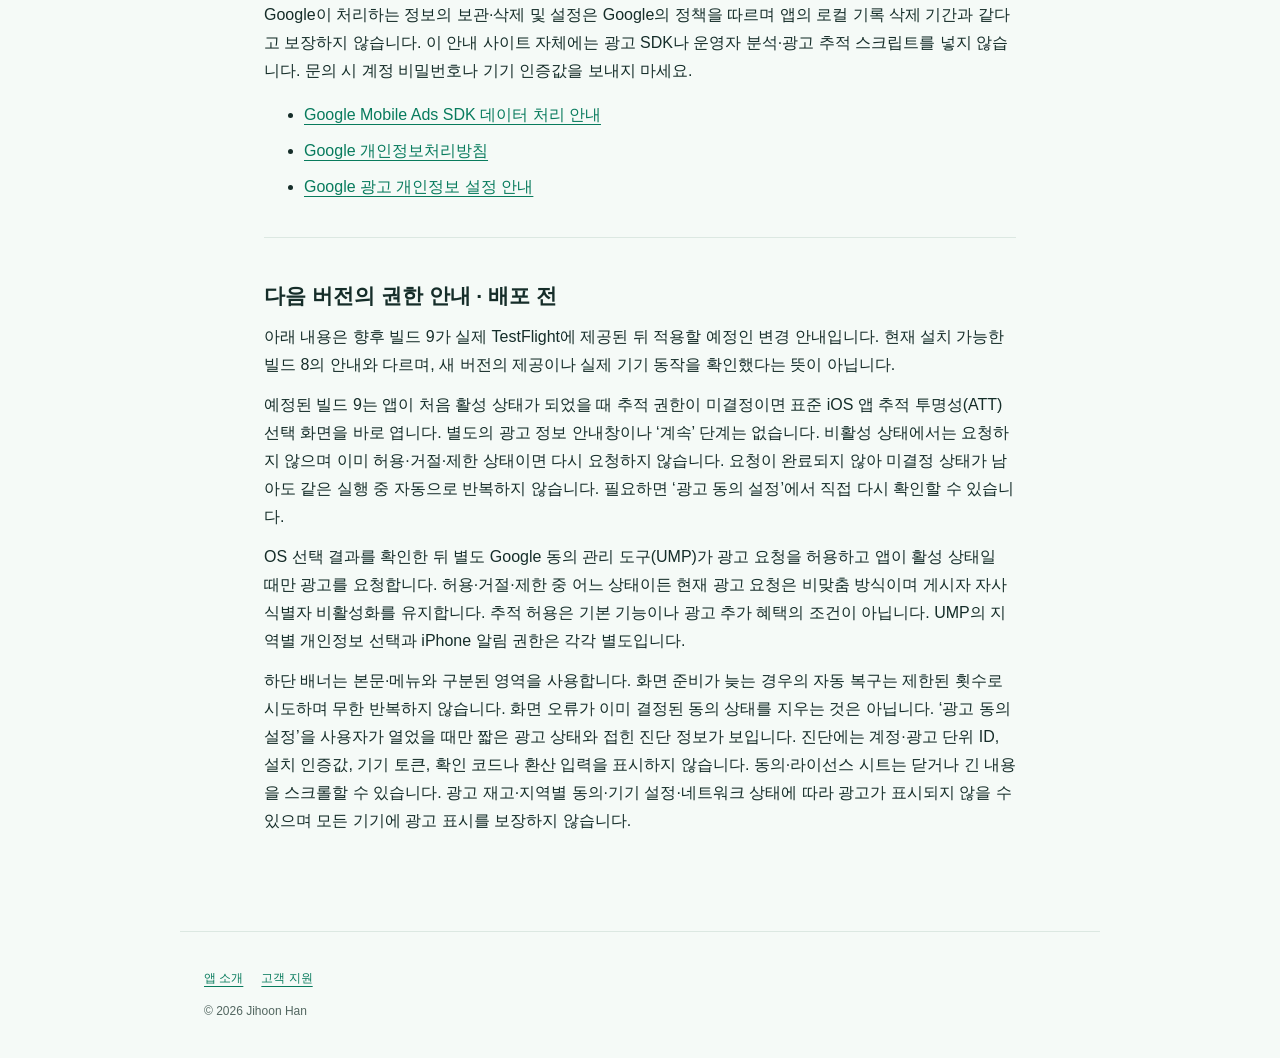
==== commit ba4532ea: "Prepare conditional build 9 direct ATT and banner policy" ====
--- a/privacy.html
+++ b/privacy.html
@@ -6,5 +6,5 @@
 <section><h2>3. 알림 서버에서 처리하는 정보</h2><table><tbody><tr><th>정보</th><th>사용 목적</th></tr><tr><td>APNs 기기 토큰</td><td>Apple 푸시 알림을 해당 기기로 전송하고 연결 상태를 확인합니다.</td></tr><tr><td>설치 인증 정보의 해시, 연결 시각</td><td>해당 설치의 구독을 조회·변경·해제하고 다른 설치와 구분합니다.</td></tr><tr><td>통화, 급등급락 알림 구독</td><td>급등급락 조건을 평가합니다.</td></tr><tr><td>조건 평가 상태, 알림 발송 상태·시각·시도 횟수</td><td>중복 알림 방지, 재시도와 오래된 알림 차단에 사용합니다.</td></tr><tr><td>기기 확인 코드의 해시, 요청 식별자, 만료시각, 시도 횟수</td><td>실제 알림 수신 기기의 소유 확인과 오용 방지에 사용합니다. 코드 원문은 영구 저장하지 않습니다.</td></tr><tr><td>기기 토큰 해시별 확인 요청 횟수·시각, 일자</td><td>확인 알림의 요청 빈도를 제한합니다.</td></tr></tbody></table><p>이 데이터는 운영자의 PC에서 별도 iOS 알림 서비스 저장소에 보관합니다. 원본 설치 비밀값·확인 코드는 저장용 해시와 구분됩니다. 확인 코드는 실제 푸시 발송과 입력 검증 과정에서 일시적으로 처리합니다.</p><p>네트워크 요청은 연결 과정에서 IP 등 통신 정보를 노출할 수 있습니다. API의 요청 제한 카운터는 서버 메모리에서 처리합니다. 공개 HTTPS 연결을 제공하는 Cloudflare는 요청을 프록시 처리하면서 IP 주소, 요청 시각, HTTP 헤더 등 통신 메타데이터와 전달되는 요청 데이터를 처리할 수 있습니다. 외부 제공자의 로그 보관기간을 앱의 구독·발송 기록 보관기간과 같다고 보장하지 않습니다.</p></section>
 <section><h2>4. 보관과 삭제</h2><ul><li>서버 구독을 해제하면 해당 구독과 조건 평가 상태를 삭제하고 대기 중인 관련 알림을 차단합니다. 설치 기록·기기 토큰 전체가 함께 삭제되는 동작은 아닙니다.</li><li>알림 발송 기록은 worker가 정상 실행될 때 기준시각으로부터 7일을 넘긴 항목을 정리합니다. worker가 중단되면 정리가 지연될 수 있습니다.</li><li>기기 토큰 해시별 일자 단위 확인 요청 제한 기록은 worker가 정상 실행될 때 오늘·전일보다 오래된 기록을 정리합니다.</li><li>확인 코드는 발급 후 5분 동안 유효하며 최대 5회 입력 시도를 제한합니다. 성공·만료 확인·새 요청 과정에서 확인 기록이 삭제되거나 교체됩니다. 만료시각이 지나는 즉시 저장 파일에서 일괄 삭제된다고 보장하지 않습니다.</li><li>설치 해시·기기 연결 시각·기기 토큰·미해제 구독에는 현재 자동 만료·전체 삭제 정책이 구현되어 있지 않습니다. Apple이 토큰을 유효하지 않다고 응답하면 해당 기기의 토큰·연결 상태를 제거할 수 있으나 설치 기록 전체가 사라지는 것은 아닙니다.</li><li>앱 삭제나 iPhone 알림 권한 해제는 서버 전체 데이터 삭제와 별개입니다. 데이터 관련 요청은 아래 운영자에게 문의해 주세요.</li></ul></section>
 <section><h2>5. 외부 서비스와 시세 출처</h2><ul><li><strong>Cloudflare:</strong> 앱의 공개 HTTPS 요청을 알림 서비스로 전달하는 프록시 역할입니다. 연결 과정의 IP·HTTP 메타데이터와 전달되는 요청 데이터를 처리할 수 있습니다. <a href="https://www.cloudflare.com/privacypolicy/" rel="noreferrer">Cloudflare 개인정보 안내</a></li><li><strong>Apple APNs:</strong> 기기 연결 확인과 환율 알림 발송에 사용하며, 기기 토큰과 알림 내용이 Apple에 전달됩니다.</li><li><strong>ECB·Frankfurter:</strong> 서버가 ECB 일별 공표 자료를 수집하고 같은 공표일의 값을 원화로 교차 계산합니다. Frankfurter는 ECB 전용 경로만 사용하며 실패하면 공식 ECB 공개 XML을 읽습니다. 공급자 시세 요청에 APNs 토큰·설치 인증값·알림 구독·계산 입력을 넣지 않습니다.</li><li><strong>운영자 PC:</strong> 대응 앱은 공개 /rates에서 ECB 자료만 조회하며, 기기 연결·구독은 별도 인증 API를 사용합니다. 새 ECB 앱에서는 기존 Toss/Supabase 시세·Yahoo·ExchangeRate-API 자료를 읽지 않습니다. 과거 내부 빌드의 처리 방식은 새 앱과 다를 수 있습니다.</li><li><strong>GitHub Pages:</strong> 이 안내 사이트와 이미지·스타일 파일을 제공합니다. 방문 연결 과정에서 IP 등 통신 정보를 처리할 수 있습니다.</li></ul><p>시세 출처의 자료 제공·수집·API 반영에는 지연이나 누락이 생길 수 있으며, 조회·계산·알림은 같은 ECB 출처와 공표일을 기준으로 하지만 자료 수신 시점에 따라 앱·서버가 보유한 최신 날짜는 다를 수 있습니다. 무료 ECB 원자료의 출처와 원화 파생 계산을 명시하며 실시간 거래가격을 제공하지 않습니다.</p><p>이 사이트 자체에는 분석 스크립트·광고·로그인·문의 수집 폼·추적 쿠키를 넣지 않습니다. 호스팅·통신 제공자의 별도 처리는 해당 제공자의 정책에 따를 수 있습니다. 이메일 문의는 사용자가 선택한 메일 서비스와 운영자의 메일함을 통해 처리됩니다.</p></section>
-<section><h2>6. 문의와 변경 안내</h2><p><strong>운영자:</strong> Jihoon Han<br><strong>연락처:</strong> <a href="mailto:snowman95tube@gmail.com">snowman95tube@gmail.com</a></p><p>정보 처리, 열람·정정·삭제 요청과 서비스 문의를 받습니다. 식별 가능한 기록 확인이 필요한 경우 추가 절차를 안내합니다. 설치 비밀값·확인 코드·기기 토큰·계정 비밀번호를 이메일에 넣지 마세요. 운영 방식이 바뀌면 이 페이지의 기준일과 내용을 갱신합니다.</p></section><section><h2>환율 공유 링크</h2><p>공유 버튼은 통화 코드, 일별 참고 환율과 자료 기준일을 공개 안내 페이지의 URL에 담습니다. 링크를 받은 사람이나 공유한 서비스는 이 공개 시세 값을 볼 수 있습니다. 기기 토큰, 설치 인증 비밀값과 알림 구독 정보는 링크에 담지 않습니다. 링크 페이지는 입력값을 표시하며 새 시세를 조회하지 않습니다. 공개 사이트 접속과 미리보기 이미지 요청은 GitHub Pages에서 처리합니다.</p></section><section id="ad-sdk-privacy-build8"><h2>빌드 8의 광고 개인정보 처리 안내</h2><p>아래 광고 처리 안내는 TestFlight 1.0.0(빌드 8)의 비맞춤 배너와 선택형 알림 활성화 광고에 적용됩니다. 실제 설치한 버전을 확인해 주세요. 일반 App Store 공개 출시는 준비 중이며, 이전 버전의 동작이 같다는 뜻은 아닙니다.</p><p>광고가 적용되는 버전은 Google Mobile Ads SDK를 통해 광고를 요청합니다. Google의 SDK 안내에 따르면 IP 주소를 통한 대략적인 위치, 사용 가능한 기기·앱 관련 식별자, 광고 노출·클릭·영상 상호작용, 앱 성능 및 충돌 정보 등이 광고 제공·측정·부정사용 방지와 진단을 위해 처리될 수 있습니다. 별도의 운영자 행동 분석 SDK가 없더라도 광고 SDK 자체의 측정·진단 처리는 있습니다.</p><p>광고가 적용되는 이 버전에서는 최초 ‘광고용 정보 공유 안내’의 ‘계속’을 누르면 iOS 앱 추적 투명성(ATT) 권한 선택으로 이어집니다. ‘계속’은 추적 허용에 동의하는 버튼이 아닙니다. 권한이 미결정일 때만 시스템 요청을 열며 이미 허용·거부·제한 상태이면 다시 요청하지 않습니다. 앱이 활성 상태이고 권한 선택이 완료됐으며 Google 동의 관리 도구(UMP)도 광고 요청을 허용한 경우에만 광고 SDK를 초기화하고 비맞춤 배너·선택형 보상 광고를 요청합니다. 추적을 거부하거나 제한된 경우 IDFA를 사용할 수 없으며 추적 동의를 광고 시청이나 추가 기능의 조건으로 요구하지 않습니다. 미결정·비활성 상태이거나 동의 확인에 실패하면 광고 요청을 중단합니다. iOS 설정에서 추적 권한을 변경할 수 있고 돌아오면 이전 광고를 제거한 뒤 현재 권한과 UMP 선택을 다시 확인합니다. UMP의 지역별 개인정보 선택은 iOS 추적 권한과 별개입니다.</p><p>광고 동의 후에도 비개인화 광고 요청과 Google의 게시자 자사 식별자 비활성화를 유지합니다. 비개인화 요청은 광고 SDK의 모든 정보 수집이나 외부 입찰 광고의 측정 처리가 없다는 뜻은 아닙니다. 광고 제공에 참여하는 Google 및 외부 광고 사업자는 기기 식별자·광고 상호작용 등의 정보를 광고 제공·측정에 사용할 수 있으며, iOS 추적 권한은 다른 회사의 자료와 연결하는 광고 측정 처리에 대한 허가도 포함합니다. 새 버전의 실제 SDK 설정과 App Store 개인정보 답변을 함께 확인해 주세요.</p><p>환산 입력·선택 통화, 환율 알림용 APNs 토큰·설치 인증값·구독은 광고 타기팅이나 보상 광고의 사용자 식별값으로 보내지 않습니다. 알림 활성화를 위해 완료한 통화별 광고 내역은 기기에서 보관하며, 해당 통화의 서버 구독 저장이 확인되면 사용 처리합니다. 이 내역은 광고 사업자나 환율 서버의 광고 인증값으로 전송하지 않습니다. 저장 실패 시 같은 통화의 재시도에 다시 광고를 요구하지 않습니다. 완료 내역 자체를 저장하지 못하면 성공으로 표시하지 않으며 앱을 닫지 말고 현재 앱에서 재시도하도록 안내합니다. 사용자가 환율 공유·복사를 선택하면 환율 내용과 앱 안내 링크가 본인이 선택한 대상에 전달됩니다.</p><p>광고 요청 전 UMP로 지역별 동의 상태를 확인하며 필요한 화면을 제공합니다. 개인정보 선택 재설정이 필요한 경우 한 줄 메뉴의 ‘광고 동의 설정’에서 ‘광고 개인정보 설정’을 열 수 있습니다. 홈의 ‘오픈소스 라이선스’도 눌렀을 때만 별도 읽기 화면으로 열립니다. 새 급등/급락 알림 활성화는 선택한 통화의 활성화 1회라는 혜택을 먼저 확인하고 광고를 시청한 뒤 실제 SDK 보상 완료와 광고 종료 결과를 모두 확인해야 진행합니다. 그다음 완료 내역을 기기에 저장하고 읽어 확인한 뒤 알림 권한·APNs 등록·수신 기기 확인·일치하는 서버 구독 저장 순서로 처리합니다. 완료 전 취소·실패·단순 광고 표시나 종료만으로 알림을 신청하지 않습니다. 기본 환율 조회·추이·계산·공유와 복사, 기존 알림 조회·해제는 계속 이용할 수 있으며 추적 허용의 조건이 아닙니다.</p><p>Google이 처리하는 정보의 보관·삭제 및 설정은 Google의 정책을 따르며 앱의 로컬 기록 삭제 기간과 같다고 보장하지 않습니다. 이 안내 사이트 자체에는 광고 SDK나 운영자 분석·광고 추적 스크립트를 넣지 않습니다. 문의 시 계정 비밀번호나 기기 인증값을 보내지 마세요.</p><ul><li><a href="https://developers.google.com/admob/ios/privacy/data-disclosure" rel="noopener noreferrer">Google Mobile Ads SDK 데이터 처리 안내</a></li><li><a href="https://policies.google.com/privacy" rel="noopener noreferrer">Google 개인정보처리방침</a></li><li><a href="https://myadcenter.google.com/" rel="noopener noreferrer">Google 광고 개인정보 설정 안내</a></li></ul></section></main>
+<section><h2>6. 문의와 변경 안내</h2><p><strong>운영자:</strong> Jihoon Han<br><strong>연락처:</strong> <a href="mailto:snowman95tube@gmail.com">snowman95tube@gmail.com</a></p><p>정보 처리, 열람·정정·삭제 요청과 서비스 문의를 받습니다. 식별 가능한 기록 확인이 필요한 경우 추가 절차를 안내합니다. 설치 비밀값·확인 코드·기기 토큰·계정 비밀번호를 이메일에 넣지 마세요. 운영 방식이 바뀌면 이 페이지의 기준일과 내용을 갱신합니다.</p></section><section><h2>환율 공유 링크</h2><p>공유 버튼은 통화 코드, 일별 참고 환율과 자료 기준일을 공개 안내 페이지의 URL에 담습니다. 링크를 받은 사람이나 공유한 서비스는 이 공개 시세 값을 볼 수 있습니다. 기기 토큰, 설치 인증 비밀값과 알림 구독 정보는 링크에 담지 않습니다. 링크 페이지는 입력값을 표시하며 새 시세를 조회하지 않습니다. 공개 사이트 접속과 미리보기 이미지 요청은 GitHub Pages에서 처리합니다.</p></section><section id="ad-sdk-privacy-build8"><h2>빌드 8의 광고 개인정보 처리 안내</h2><p>아래 광고 처리 안내는 TestFlight 1.0.0(빌드 8)의 비맞춤 배너와 선택형 알림 활성화 광고에 적용됩니다. 실제 설치한 버전을 확인해 주세요. 일반 App Store 공개 출시는 준비 중이며, 이전 버전의 동작이 같다는 뜻은 아닙니다.</p><p>광고가 적용되는 버전은 Google Mobile Ads SDK를 통해 광고를 요청합니다. Google의 SDK 안내에 따르면 IP 주소를 통한 대략적인 위치, 사용 가능한 기기·앱 관련 식별자, 광고 노출·클릭·영상 상호작용, 앱 성능 및 충돌 정보 등이 광고 제공·측정·부정사용 방지와 진단을 위해 처리될 수 있습니다. 별도의 운영자 행동 분석 SDK가 없더라도 광고 SDK 자체의 측정·진단 처리는 있습니다.</p><p>광고가 적용되는 이 버전에서는 최초 ‘광고용 정보 공유 안내’의 ‘계속’을 누르면 iOS 앱 추적 투명성(ATT) 권한 선택으로 이어집니다. ‘계속’은 추적 허용에 동의하는 버튼이 아닙니다. 권한이 미결정일 때만 시스템 요청을 열며 이미 허용·거부·제한 상태이면 다시 요청하지 않습니다. 앱이 활성 상태이고 권한 선택이 완료됐으며 Google 동의 관리 도구(UMP)도 광고 요청을 허용한 경우에만 광고 SDK를 초기화하고 비맞춤 배너·선택형 보상 광고를 요청합니다. 추적을 거부하거나 제한된 경우 IDFA를 사용할 수 없으며 추적 동의를 광고 시청이나 추가 기능의 조건으로 요구하지 않습니다. 미결정·비활성 상태이거나 동의 확인에 실패하면 광고 요청을 중단합니다. iOS 설정에서 추적 권한을 변경할 수 있고 돌아오면 이전 광고를 제거한 뒤 현재 권한과 UMP 선택을 다시 확인합니다. UMP의 지역별 개인정보 선택은 iOS 추적 권한과 별개입니다.</p><p>광고 동의 후에도 비개인화 광고 요청과 Google의 게시자 자사 식별자 비활성화를 유지합니다. 비개인화 요청은 광고 SDK의 모든 정보 수집이나 외부 입찰 광고의 측정 처리가 없다는 뜻은 아닙니다. 광고 제공에 참여하는 Google 및 외부 광고 사업자는 기기 식별자·광고 상호작용 등의 정보를 광고 제공·측정에 사용할 수 있으며, iOS 추적 권한은 다른 회사의 자료와 연결하는 광고 측정 처리에 대한 허가도 포함합니다. 새 버전의 실제 SDK 설정과 App Store 개인정보 답변을 함께 확인해 주세요.</p><p>환산 입력·선택 통화, 환율 알림용 APNs 토큰·설치 인증값·구독은 광고 타기팅이나 보상 광고의 사용자 식별값으로 보내지 않습니다. 알림 활성화를 위해 완료한 통화별 광고 내역은 기기에서 보관하며, 해당 통화의 서버 구독 저장이 확인되면 사용 처리합니다. 이 내역은 광고 사업자나 환율 서버의 광고 인증값으로 전송하지 않습니다. 저장 실패 시 같은 통화의 재시도에 다시 광고를 요구하지 않습니다. 완료 내역 자체를 저장하지 못하면 성공으로 표시하지 않으며 앱을 닫지 말고 현재 앱에서 재시도하도록 안내합니다. 사용자가 환율 공유·복사를 선택하면 환율 내용과 앱 안내 링크가 본인이 선택한 대상에 전달됩니다.</p><p>광고 요청 전 UMP로 지역별 동의 상태를 확인하며 필요한 화면을 제공합니다. 개인정보 선택 재설정이 필요한 경우 한 줄 메뉴의 ‘광고 동의 설정’에서 ‘광고 개인정보 설정’을 열 수 있습니다. 홈의 ‘오픈소스 라이선스’도 눌렀을 때만 별도 읽기 화면으로 열립니다. 새 급등/급락 알림 활성화는 선택한 통화의 활성화 1회라는 혜택을 먼저 확인하고 광고를 시청한 뒤 실제 SDK 보상 완료와 광고 종료 결과를 모두 확인해야 진행합니다. 그다음 완료 내역을 기기에 저장하고 읽어 확인한 뒤 알림 권한·APNs 등록·수신 기기 확인·일치하는 서버 구독 저장 순서로 처리합니다. 완료 전 취소·실패·단순 광고 표시나 종료만으로 알림을 신청하지 않습니다. 기본 환율 조회·추이·계산·공유와 복사, 기존 알림 조회·해제는 계속 이용할 수 있으며 추적 허용의 조건이 아닙니다.</p><p>Google이 처리하는 정보의 보관·삭제 및 설정은 Google의 정책을 따르며 앱의 로컬 기록 삭제 기간과 같다고 보장하지 않습니다. 이 안내 사이트 자체에는 광고 SDK나 운영자 분석·광고 추적 스크립트를 넣지 않습니다. 문의 시 계정 비밀번호나 기기 인증값을 보내지 마세요.</p><ul><li><a href="https://developers.google.com/admob/ios/privacy/data-disclosure" rel="noopener noreferrer">Google Mobile Ads SDK 데이터 처리 안내</a></li><li><a href="https://policies.google.com/privacy" rel="noopener noreferrer">Google 개인정보처리방침</a></li><li><a href="https://myadcenter.google.com/" rel="noopener noreferrer">Google 광고 개인정보 설정 안내</a></li></ul></section><section id="prospective-build9-att"><h2>다음 버전의 권한 안내 · 배포 전</h2><p>아래 내용은 향후 빌드 9가 실제 TestFlight에 제공된 뒤 적용할 예정인 변경 안내입니다. 현재 설치 가능한 빌드 8의 안내와 다르며, 새 버전의 제공이나 실제 기기 동작을 확인했다는 뜻이 아닙니다.</p><p>예정된 빌드 9는 앱이 처음 활성 상태가 되었을 때 추적 권한이 미결정이면 표준 iOS 앱 추적 투명성(ATT) 선택 화면을 바로 엽니다. 별도의 광고 정보 안내창이나 ‘계속’ 단계는 없습니다. 비활성 상태에서는 요청하지 않으며 이미 허용·거절·제한 상태이면 다시 요청하지 않습니다. 요청이 완료되지 않아 미결정 상태가 남아도 같은 실행 중 자동으로 반복하지 않습니다. 필요하면 ‘광고 동의 설정’에서 직접 다시 확인할 수 있습니다.</p><p>OS 선택 결과를 확인한 뒤 별도 Google 동의 관리 도구(UMP)가 광고 요청을 허용하고 앱이 활성 상태일 때만 광고를 요청합니다. 허용·거절·제한 중 어느 상태이든 현재 광고 요청은 비맞춤 방식이며 게시자 자사 식별자 비활성화를 유지합니다. 추적 허용은 기본 기능이나 광고 추가 혜택의 조건이 아닙니다. UMP의 지역별 개인정보 선택과 iPhone 알림 권한은 각각 별도입니다.</p><p>하단 배너는 본문·메뉴와 구분된 영역을 사용합니다. 화면 준비가 늦는 경우의 자동 복구는 제한된 횟수로 시도하며 무한 반복하지 않습니다. 화면 오류가 이미 결정된 동의 상태를 지우는 것은 아닙니다. ‘광고 동의 설정’을 사용자가 열었을 때만 짧은 광고 상태와 접힌 진단 정보가 보입니다. 진단에는 계정·광고 단위 ID, 설치 인증값, 기기 토큰, 확인 코드나 환산 입력을 표시하지 않습니다. 동의·라이선스 시트는 닫거나 긴 내용을 스크롤할 수 있습니다. 광고 재고·지역별 동의·기기 설정·네트워크 상태에 따라 광고가 표시되지 않을 수 있으며 모든 기기에 광고 표시를 보장하지 않습니다.</p></section></main>
 <footer><p><a href="index.html">앱 소개</a><a href="support.html">고객 지원</a></p><p>© 2026 Jihoon Han</p></footer></body></html>
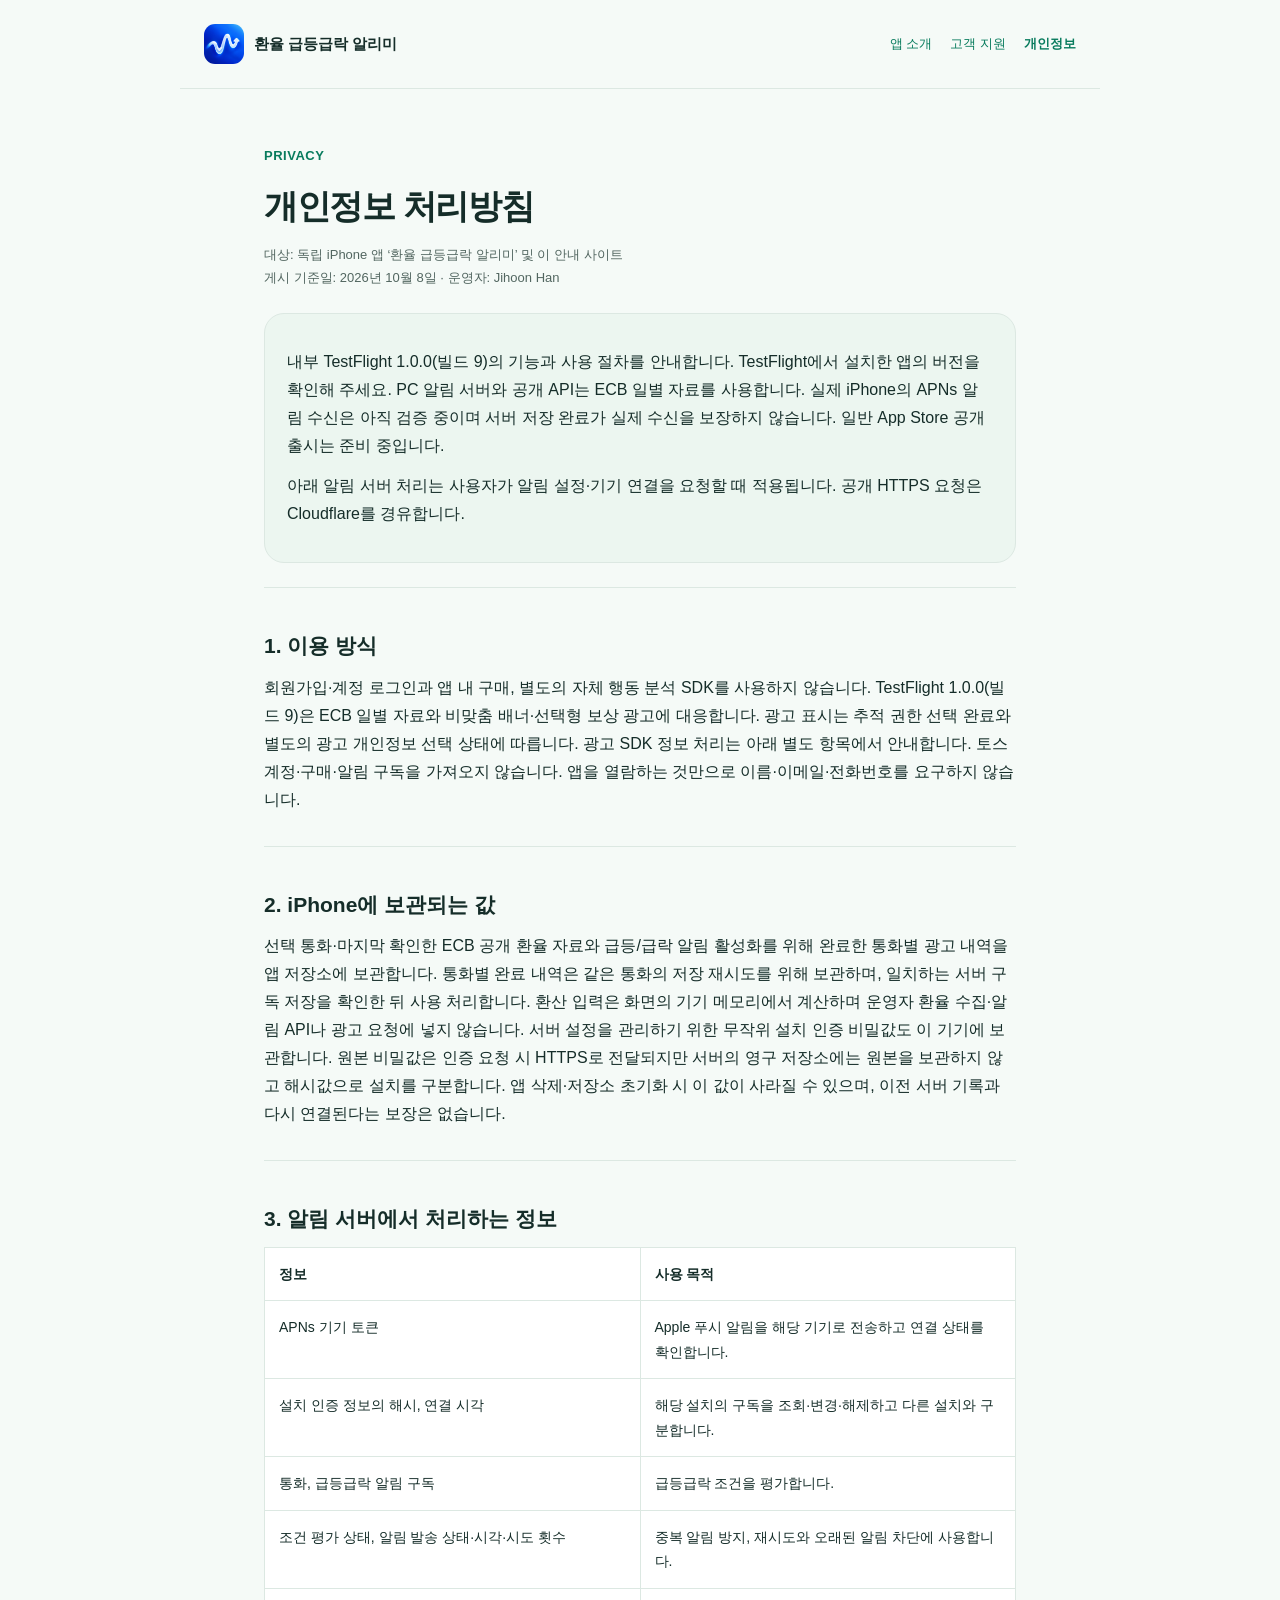
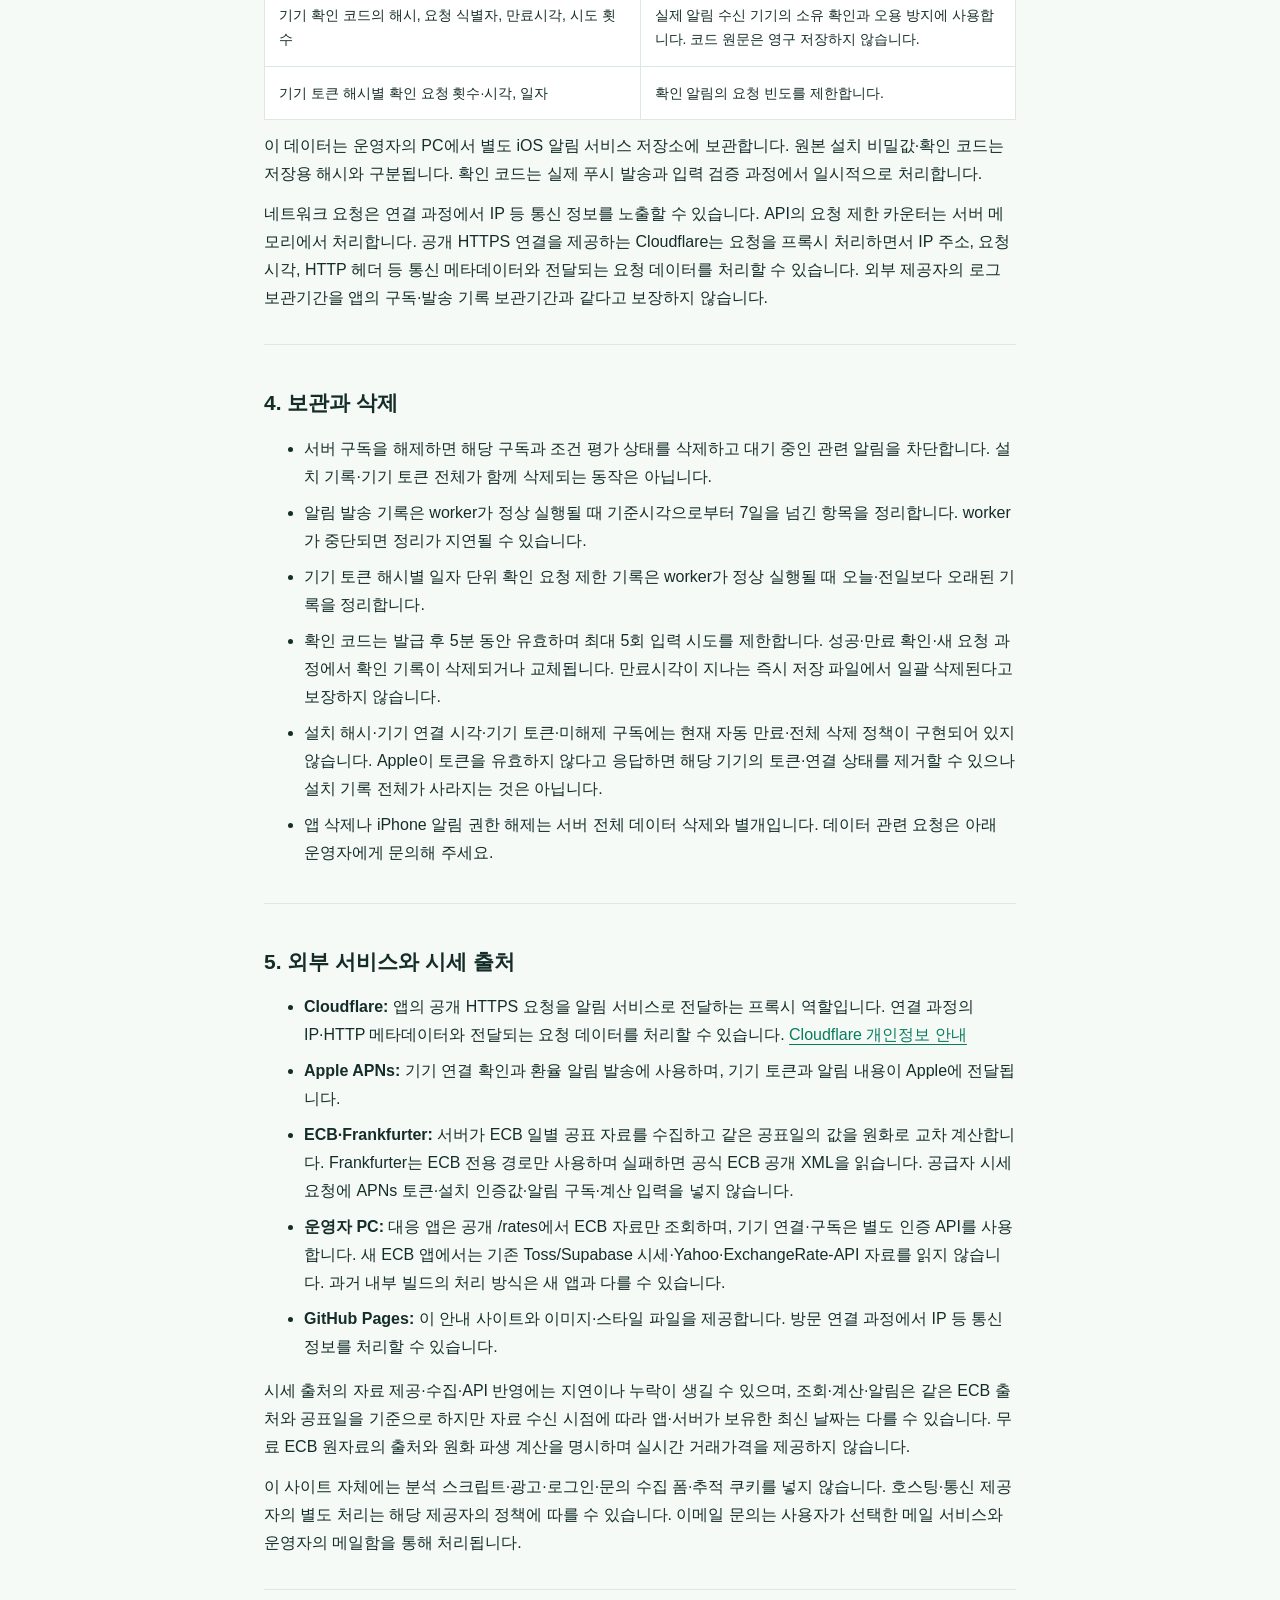
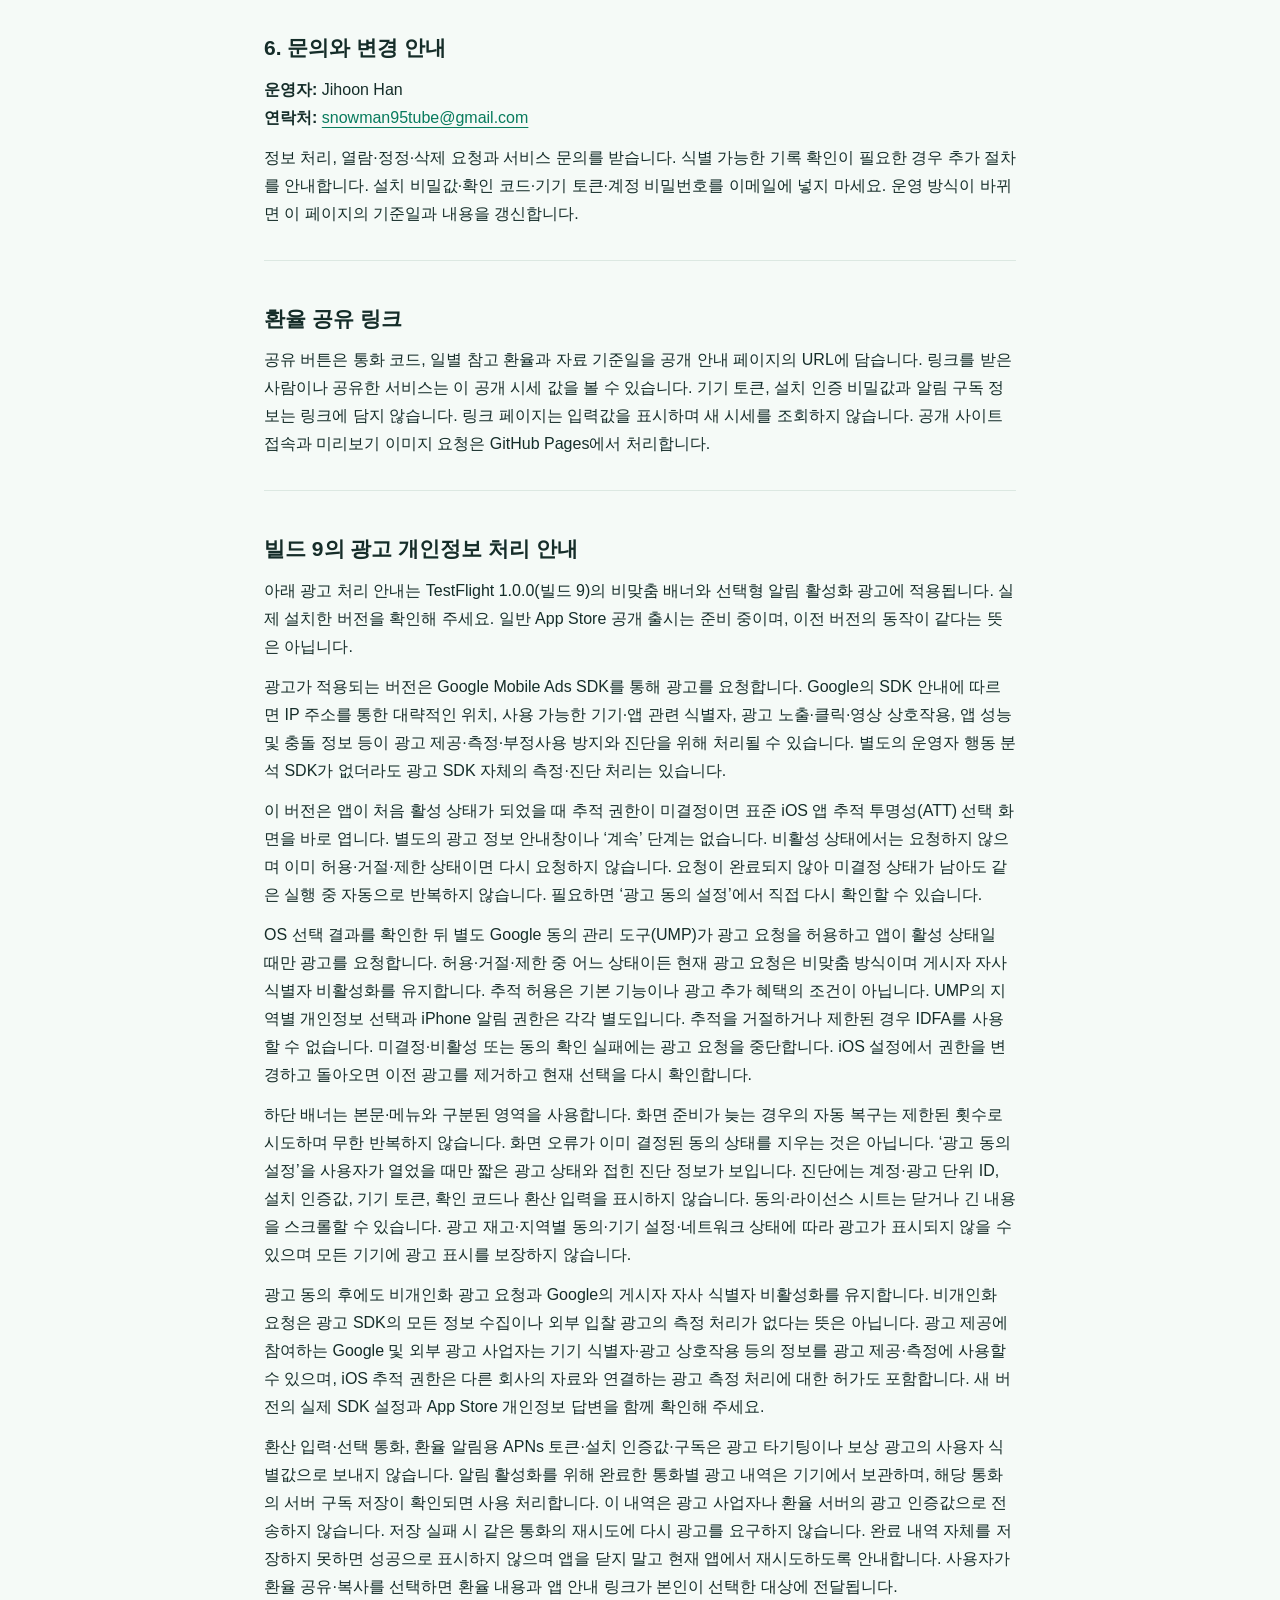
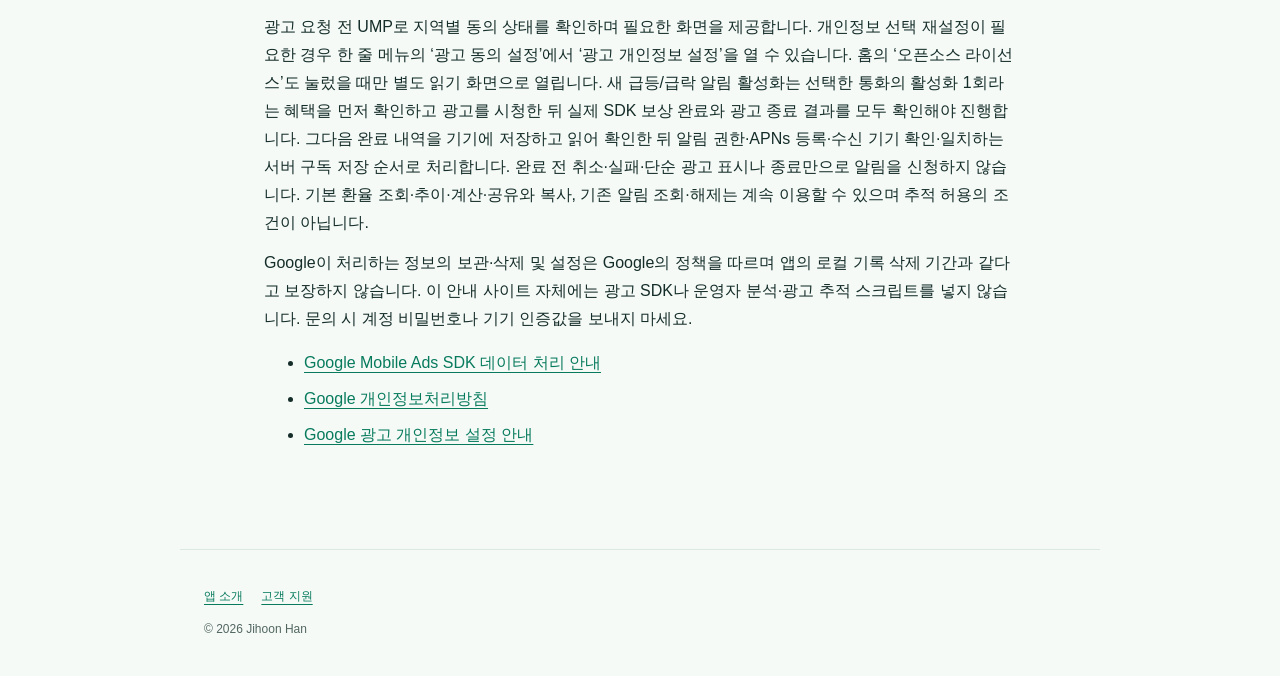
==== commit 29b63e50: "Document delivered FX build 9 direct ATT and contextual ads" ====
--- a/privacy.html
+++ b/privacy.html
@@ -1,10 +1,10 @@
 <!doctype html><html lang="ko"><head><meta charset="utf-8"><meta name="viewport" content="width=device-width,initial-scale=1"><meta name="description" content="환율 급등급락 알리미의 기기 저장값, 알림 서버 데이터와 보관 방식 안내."><title>개인정보 처리방침 | 환율 급등급락 알리미</title><link rel="stylesheet" href="style.css"><link rel="canonical" href="https://snowman95.github.io/fx-alerts-site/privacy.html"><meta property="og:type" content="website"><meta property="og:locale" content="ko_KR"><meta property="og:site_name" content="환율 급등급락 알리미"><meta property="og:title" content="환율 급등급락 알리미 · 기준일과 함께 읽는 환율"><meta property="og:description" content="ECB 일별 기준환율과 공표일을 확인하는 iPhone 앱의 출시 준비 안내입니다."><meta property="og:url" content="https://snowman95.github.io/fx-alerts-site/privacy.html"><meta property="og:image" content="https://snowman95.github.io/fx-alerts-site/share-preview.png"><meta property="og:image:secure_url" content="https://snowman95.github.io/fx-alerts-site/share-preview.png"><meta property="og:image:type" content="image/png"><meta property="og:image:width" content="1200"><meta property="og:image:height" content="630"><meta property="og:image:alt" content="환율 급등급락 알리미 앱 안내, 상승과 하락 화살표 및 알림 아이콘"><meta name="twitter:card" content="summary_large_image"><meta name="twitter:title" content="환율 급등급락 알리미"><meta name="twitter:description" content="기준일과 함께 읽는 일별 참고 환율과 앱 안내"><meta name="twitter:image" content="https://snowman95.github.io/fx-alerts-site/share-preview.png"><meta name="twitter:image:alt" content="환율 급등급락 알리미 앱 안내"></head><body>
 <header><a class="brand" href="index.html"><img src="brand-icon.png" alt="">환율 급등급락 알리미</a><nav aria-label="사이트 메뉴"><a href="index.html">앱 소개</a><a href="support.html">고객 지원</a><a href="privacy.html" aria-current="page">개인정보</a></nav></header>
-<main class="document"><p class="eyebrow">PRIVACY</p><h1>개인정보 처리방침</h1><p class="small">대상: 독립 iPhone 앱 ‘환율 급등급락 알리미’ 및 이 안내 사이트<br>게시 기준일: 2026년 10월 8일 · 운영자: Jihoon Han</p><div class="notice"><p>내부 TestFlight 1.0.0(빌드 8)의 기능과 사용 절차를 안내합니다. TestFlight에서 설치한 앱의 버전을 확인해 주세요. PC 알림 서버와 공개 API는 ECB 일별 자료를 사용합니다. 실제 iPhone의 APNs 알림 수신은 아직 검증 중이며 서버 저장 완료가 실제 수신을 보장하지 않습니다. 일반 App Store 공개 출시는 준비 중입니다.</p><p>아래 알림 서버 처리는 사용자가 알림 설정·기기 연결을 요청할 때 적용됩니다. 공개 HTTPS 요청은 Cloudflare를 경유합니다.</p></div>
-<section><h2>1. 이용 방식</h2><p>회원가입·계정 로그인과 앱 내 구매, 별도의 자체 행동 분석 SDK를 사용하지 않습니다. TestFlight 1.0.0(빌드 8)은 ECB 일별 자료와 비맞춤 배너·선택형 보상 광고에 대응합니다. 광고 표시는 추적 권한 선택 완료와 별도의 광고 개인정보 선택 상태에 따릅니다. 광고 SDK 정보 처리는 아래 별도 항목에서 안내합니다. 토스 계정·구매·알림 구독을 가져오지 않습니다. 앱을 열람하는 것만으로 이름·이메일·전화번호를 요구하지 않습니다.</p></section>
+<main class="document"><p class="eyebrow">PRIVACY</p><h1>개인정보 처리방침</h1><p class="small">대상: 독립 iPhone 앱 ‘환율 급등급락 알리미’ 및 이 안내 사이트<br>게시 기준일: 2026년 10월 8일 · 운영자: Jihoon Han</p><div class="notice"><p>내부 TestFlight 1.0.0(빌드 9)의 기능과 사용 절차를 안내합니다. TestFlight에서 설치한 앱의 버전을 확인해 주세요. PC 알림 서버와 공개 API는 ECB 일별 자료를 사용합니다. 실제 iPhone의 APNs 알림 수신은 아직 검증 중이며 서버 저장 완료가 실제 수신을 보장하지 않습니다. 일반 App Store 공개 출시는 준비 중입니다.</p><p>아래 알림 서버 처리는 사용자가 알림 설정·기기 연결을 요청할 때 적용됩니다. 공개 HTTPS 요청은 Cloudflare를 경유합니다.</p></div>
+<section><h2>1. 이용 방식</h2><p>회원가입·계정 로그인과 앱 내 구매, 별도의 자체 행동 분석 SDK를 사용하지 않습니다. TestFlight 1.0.0(빌드 9)은 ECB 일별 자료와 비맞춤 배너·선택형 보상 광고에 대응합니다. 광고 표시는 추적 권한 선택 완료와 별도의 광고 개인정보 선택 상태에 따릅니다. 광고 SDK 정보 처리는 아래 별도 항목에서 안내합니다. 토스 계정·구매·알림 구독을 가져오지 않습니다. 앱을 열람하는 것만으로 이름·이메일·전화번호를 요구하지 않습니다.</p></section>
 <section><h2>2. iPhone에 보관되는 값</h2><p>선택 통화·마지막 확인한 ECB 공개 환율 자료와 급등/급락 알림 활성화를 위해 완료한 통화별 광고 내역을 앱 저장소에 보관합니다. 통화별 완료 내역은 같은 통화의 저장 재시도를 위해 보관하며, 일치하는 서버 구독 저장을 확인한 뒤 사용 처리합니다. 환산 입력은 화면의 기기 메모리에서 계산하며 운영자 환율 수집·알림 API나 광고 요청에 넣지 않습니다. 서버 설정을 관리하기 위한 무작위 설치 인증 비밀값도 이 기기에 보관합니다. 원본 비밀값은 인증 요청 시 HTTPS로 전달되지만 서버의 영구 저장소에는 원본을 보관하지 않고 해시값으로 설치를 구분합니다. 앱 삭제·저장소 초기화 시 이 값이 사라질 수 있으며, 이전 서버 기록과 다시 연결된다는 보장은 없습니다.</p></section>
 <section><h2>3. 알림 서버에서 처리하는 정보</h2><table><tbody><tr><th>정보</th><th>사용 목적</th></tr><tr><td>APNs 기기 토큰</td><td>Apple 푸시 알림을 해당 기기로 전송하고 연결 상태를 확인합니다.</td></tr><tr><td>설치 인증 정보의 해시, 연결 시각</td><td>해당 설치의 구독을 조회·변경·해제하고 다른 설치와 구분합니다.</td></tr><tr><td>통화, 급등급락 알림 구독</td><td>급등급락 조건을 평가합니다.</td></tr><tr><td>조건 평가 상태, 알림 발송 상태·시각·시도 횟수</td><td>중복 알림 방지, 재시도와 오래된 알림 차단에 사용합니다.</td></tr><tr><td>기기 확인 코드의 해시, 요청 식별자, 만료시각, 시도 횟수</td><td>실제 알림 수신 기기의 소유 확인과 오용 방지에 사용합니다. 코드 원문은 영구 저장하지 않습니다.</td></tr><tr><td>기기 토큰 해시별 확인 요청 횟수·시각, 일자</td><td>확인 알림의 요청 빈도를 제한합니다.</td></tr></tbody></table><p>이 데이터는 운영자의 PC에서 별도 iOS 알림 서비스 저장소에 보관합니다. 원본 설치 비밀값·확인 코드는 저장용 해시와 구분됩니다. 확인 코드는 실제 푸시 발송과 입력 검증 과정에서 일시적으로 처리합니다.</p><p>네트워크 요청은 연결 과정에서 IP 등 통신 정보를 노출할 수 있습니다. API의 요청 제한 카운터는 서버 메모리에서 처리합니다. 공개 HTTPS 연결을 제공하는 Cloudflare는 요청을 프록시 처리하면서 IP 주소, 요청 시각, HTTP 헤더 등 통신 메타데이터와 전달되는 요청 데이터를 처리할 수 있습니다. 외부 제공자의 로그 보관기간을 앱의 구독·발송 기록 보관기간과 같다고 보장하지 않습니다.</p></section>
 <section><h2>4. 보관과 삭제</h2><ul><li>서버 구독을 해제하면 해당 구독과 조건 평가 상태를 삭제하고 대기 중인 관련 알림을 차단합니다. 설치 기록·기기 토큰 전체가 함께 삭제되는 동작은 아닙니다.</li><li>알림 발송 기록은 worker가 정상 실행될 때 기준시각으로부터 7일을 넘긴 항목을 정리합니다. worker가 중단되면 정리가 지연될 수 있습니다.</li><li>기기 토큰 해시별 일자 단위 확인 요청 제한 기록은 worker가 정상 실행될 때 오늘·전일보다 오래된 기록을 정리합니다.</li><li>확인 코드는 발급 후 5분 동안 유효하며 최대 5회 입력 시도를 제한합니다. 성공·만료 확인·새 요청 과정에서 확인 기록이 삭제되거나 교체됩니다. 만료시각이 지나는 즉시 저장 파일에서 일괄 삭제된다고 보장하지 않습니다.</li><li>설치 해시·기기 연결 시각·기기 토큰·미해제 구독에는 현재 자동 만료·전체 삭제 정책이 구현되어 있지 않습니다. Apple이 토큰을 유효하지 않다고 응답하면 해당 기기의 토큰·연결 상태를 제거할 수 있으나 설치 기록 전체가 사라지는 것은 아닙니다.</li><li>앱 삭제나 iPhone 알림 권한 해제는 서버 전체 데이터 삭제와 별개입니다. 데이터 관련 요청은 아래 운영자에게 문의해 주세요.</li></ul></section>
 <section><h2>5. 외부 서비스와 시세 출처</h2><ul><li><strong>Cloudflare:</strong> 앱의 공개 HTTPS 요청을 알림 서비스로 전달하는 프록시 역할입니다. 연결 과정의 IP·HTTP 메타데이터와 전달되는 요청 데이터를 처리할 수 있습니다. <a href="https://www.cloudflare.com/privacypolicy/" rel="noreferrer">Cloudflare 개인정보 안내</a></li><li><strong>Apple APNs:</strong> 기기 연결 확인과 환율 알림 발송에 사용하며, 기기 토큰과 알림 내용이 Apple에 전달됩니다.</li><li><strong>ECB·Frankfurter:</strong> 서버가 ECB 일별 공표 자료를 수집하고 같은 공표일의 값을 원화로 교차 계산합니다. Frankfurter는 ECB 전용 경로만 사용하며 실패하면 공식 ECB 공개 XML을 읽습니다. 공급자 시세 요청에 APNs 토큰·설치 인증값·알림 구독·계산 입력을 넣지 않습니다.</li><li><strong>운영자 PC:</strong> 대응 앱은 공개 /rates에서 ECB 자료만 조회하며, 기기 연결·구독은 별도 인증 API를 사용합니다. 새 ECB 앱에서는 기존 Toss/Supabase 시세·Yahoo·ExchangeRate-API 자료를 읽지 않습니다. 과거 내부 빌드의 처리 방식은 새 앱과 다를 수 있습니다.</li><li><strong>GitHub Pages:</strong> 이 안내 사이트와 이미지·스타일 파일을 제공합니다. 방문 연결 과정에서 IP 등 통신 정보를 처리할 수 있습니다.</li></ul><p>시세 출처의 자료 제공·수집·API 반영에는 지연이나 누락이 생길 수 있으며, 조회·계산·알림은 같은 ECB 출처와 공표일을 기준으로 하지만 자료 수신 시점에 따라 앱·서버가 보유한 최신 날짜는 다를 수 있습니다. 무료 ECB 원자료의 출처와 원화 파생 계산을 명시하며 실시간 거래가격을 제공하지 않습니다.</p><p>이 사이트 자체에는 분석 스크립트·광고·로그인·문의 수집 폼·추적 쿠키를 넣지 않습니다. 호스팅·통신 제공자의 별도 처리는 해당 제공자의 정책에 따를 수 있습니다. 이메일 문의는 사용자가 선택한 메일 서비스와 운영자의 메일함을 통해 처리됩니다.</p></section>
-<section><h2>6. 문의와 변경 안내</h2><p><strong>운영자:</strong> Jihoon Han<br><strong>연락처:</strong> <a href="mailto:snowman95tube@gmail.com">snowman95tube@gmail.com</a></p><p>정보 처리, 열람·정정·삭제 요청과 서비스 문의를 받습니다. 식별 가능한 기록 확인이 필요한 경우 추가 절차를 안내합니다. 설치 비밀값·확인 코드·기기 토큰·계정 비밀번호를 이메일에 넣지 마세요. 운영 방식이 바뀌면 이 페이지의 기준일과 내용을 갱신합니다.</p></section><section><h2>환율 공유 링크</h2><p>공유 버튼은 통화 코드, 일별 참고 환율과 자료 기준일을 공개 안내 페이지의 URL에 담습니다. 링크를 받은 사람이나 공유한 서비스는 이 공개 시세 값을 볼 수 있습니다. 기기 토큰, 설치 인증 비밀값과 알림 구독 정보는 링크에 담지 않습니다. 링크 페이지는 입력값을 표시하며 새 시세를 조회하지 않습니다. 공개 사이트 접속과 미리보기 이미지 요청은 GitHub Pages에서 처리합니다.</p></section><section id="ad-sdk-privacy-build8"><h2>빌드 8의 광고 개인정보 처리 안내</h2><p>아래 광고 처리 안내는 TestFlight 1.0.0(빌드 8)의 비맞춤 배너와 선택형 알림 활성화 광고에 적용됩니다. 실제 설치한 버전을 확인해 주세요. 일반 App Store 공개 출시는 준비 중이며, 이전 버전의 동작이 같다는 뜻은 아닙니다.</p><p>광고가 적용되는 버전은 Google Mobile Ads SDK를 통해 광고를 요청합니다. Google의 SDK 안내에 따르면 IP 주소를 통한 대략적인 위치, 사용 가능한 기기·앱 관련 식별자, 광고 노출·클릭·영상 상호작용, 앱 성능 및 충돌 정보 등이 광고 제공·측정·부정사용 방지와 진단을 위해 처리될 수 있습니다. 별도의 운영자 행동 분석 SDK가 없더라도 광고 SDK 자체의 측정·진단 처리는 있습니다.</p><p>광고가 적용되는 이 버전에서는 최초 ‘광고용 정보 공유 안내’의 ‘계속’을 누르면 iOS 앱 추적 투명성(ATT) 권한 선택으로 이어집니다. ‘계속’은 추적 허용에 동의하는 버튼이 아닙니다. 권한이 미결정일 때만 시스템 요청을 열며 이미 허용·거부·제한 상태이면 다시 요청하지 않습니다. 앱이 활성 상태이고 권한 선택이 완료됐으며 Google 동의 관리 도구(UMP)도 광고 요청을 허용한 경우에만 광고 SDK를 초기화하고 비맞춤 배너·선택형 보상 광고를 요청합니다. 추적을 거부하거나 제한된 경우 IDFA를 사용할 수 없으며 추적 동의를 광고 시청이나 추가 기능의 조건으로 요구하지 않습니다. 미결정·비활성 상태이거나 동의 확인에 실패하면 광고 요청을 중단합니다. iOS 설정에서 추적 권한을 변경할 수 있고 돌아오면 이전 광고를 제거한 뒤 현재 권한과 UMP 선택을 다시 확인합니다. UMP의 지역별 개인정보 선택은 iOS 추적 권한과 별개입니다.</p><p>광고 동의 후에도 비개인화 광고 요청과 Google의 게시자 자사 식별자 비활성화를 유지합니다. 비개인화 요청은 광고 SDK의 모든 정보 수집이나 외부 입찰 광고의 측정 처리가 없다는 뜻은 아닙니다. 광고 제공에 참여하는 Google 및 외부 광고 사업자는 기기 식별자·광고 상호작용 등의 정보를 광고 제공·측정에 사용할 수 있으며, iOS 추적 권한은 다른 회사의 자료와 연결하는 광고 측정 처리에 대한 허가도 포함합니다. 새 버전의 실제 SDK 설정과 App Store 개인정보 답변을 함께 확인해 주세요.</p><p>환산 입력·선택 통화, 환율 알림용 APNs 토큰·설치 인증값·구독은 광고 타기팅이나 보상 광고의 사용자 식별값으로 보내지 않습니다. 알림 활성화를 위해 완료한 통화별 광고 내역은 기기에서 보관하며, 해당 통화의 서버 구독 저장이 확인되면 사용 처리합니다. 이 내역은 광고 사업자나 환율 서버의 광고 인증값으로 전송하지 않습니다. 저장 실패 시 같은 통화의 재시도에 다시 광고를 요구하지 않습니다. 완료 내역 자체를 저장하지 못하면 성공으로 표시하지 않으며 앱을 닫지 말고 현재 앱에서 재시도하도록 안내합니다. 사용자가 환율 공유·복사를 선택하면 환율 내용과 앱 안내 링크가 본인이 선택한 대상에 전달됩니다.</p><p>광고 요청 전 UMP로 지역별 동의 상태를 확인하며 필요한 화면을 제공합니다. 개인정보 선택 재설정이 필요한 경우 한 줄 메뉴의 ‘광고 동의 설정’에서 ‘광고 개인정보 설정’을 열 수 있습니다. 홈의 ‘오픈소스 라이선스’도 눌렀을 때만 별도 읽기 화면으로 열립니다. 새 급등/급락 알림 활성화는 선택한 통화의 활성화 1회라는 혜택을 먼저 확인하고 광고를 시청한 뒤 실제 SDK 보상 완료와 광고 종료 결과를 모두 확인해야 진행합니다. 그다음 완료 내역을 기기에 저장하고 읽어 확인한 뒤 알림 권한·APNs 등록·수신 기기 확인·일치하는 서버 구독 저장 순서로 처리합니다. 완료 전 취소·실패·단순 광고 표시나 종료만으로 알림을 신청하지 않습니다. 기본 환율 조회·추이·계산·공유와 복사, 기존 알림 조회·해제는 계속 이용할 수 있으며 추적 허용의 조건이 아닙니다.</p><p>Google이 처리하는 정보의 보관·삭제 및 설정은 Google의 정책을 따르며 앱의 로컬 기록 삭제 기간과 같다고 보장하지 않습니다. 이 안내 사이트 자체에는 광고 SDK나 운영자 분석·광고 추적 스크립트를 넣지 않습니다. 문의 시 계정 비밀번호나 기기 인증값을 보내지 마세요.</p><ul><li><a href="https://developers.google.com/admob/ios/privacy/data-disclosure" rel="noopener noreferrer">Google Mobile Ads SDK 데이터 처리 안내</a></li><li><a href="https://policies.google.com/privacy" rel="noopener noreferrer">Google 개인정보처리방침</a></li><li><a href="https://myadcenter.google.com/" rel="noopener noreferrer">Google 광고 개인정보 설정 안내</a></li></ul></section><section id="prospective-build9-att"><h2>다음 버전의 권한 안내 · 배포 전</h2><p>아래 내용은 향후 빌드 9가 실제 TestFlight에 제공된 뒤 적용할 예정인 변경 안내입니다. 현재 설치 가능한 빌드 8의 안내와 다르며, 새 버전의 제공이나 실제 기기 동작을 확인했다는 뜻이 아닙니다.</p><p>예정된 빌드 9는 앱이 처음 활성 상태가 되었을 때 추적 권한이 미결정이면 표준 iOS 앱 추적 투명성(ATT) 선택 화면을 바로 엽니다. 별도의 광고 정보 안내창이나 ‘계속’ 단계는 없습니다. 비활성 상태에서는 요청하지 않으며 이미 허용·거절·제한 상태이면 다시 요청하지 않습니다. 요청이 완료되지 않아 미결정 상태가 남아도 같은 실행 중 자동으로 반복하지 않습니다. 필요하면 ‘광고 동의 설정’에서 직접 다시 확인할 수 있습니다.</p><p>OS 선택 결과를 확인한 뒤 별도 Google 동의 관리 도구(UMP)가 광고 요청을 허용하고 앱이 활성 상태일 때만 광고를 요청합니다. 허용·거절·제한 중 어느 상태이든 현재 광고 요청은 비맞춤 방식이며 게시자 자사 식별자 비활성화를 유지합니다. 추적 허용은 기본 기능이나 광고 추가 혜택의 조건이 아닙니다. UMP의 지역별 개인정보 선택과 iPhone 알림 권한은 각각 별도입니다.</p><p>하단 배너는 본문·메뉴와 구분된 영역을 사용합니다. 화면 준비가 늦는 경우의 자동 복구는 제한된 횟수로 시도하며 무한 반복하지 않습니다. 화면 오류가 이미 결정된 동의 상태를 지우는 것은 아닙니다. ‘광고 동의 설정’을 사용자가 열었을 때만 짧은 광고 상태와 접힌 진단 정보가 보입니다. 진단에는 계정·광고 단위 ID, 설치 인증값, 기기 토큰, 확인 코드나 환산 입력을 표시하지 않습니다. 동의·라이선스 시트는 닫거나 긴 내용을 스크롤할 수 있습니다. 광고 재고·지역별 동의·기기 설정·네트워크 상태에 따라 광고가 표시되지 않을 수 있으며 모든 기기에 광고 표시를 보장하지 않습니다.</p></section></main>
+<section><h2>6. 문의와 변경 안내</h2><p><strong>운영자:</strong> Jihoon Han<br><strong>연락처:</strong> <a href="mailto:snowman95tube@gmail.com">snowman95tube@gmail.com</a></p><p>정보 처리, 열람·정정·삭제 요청과 서비스 문의를 받습니다. 식별 가능한 기록 확인이 필요한 경우 추가 절차를 안내합니다. 설치 비밀값·확인 코드·기기 토큰·계정 비밀번호를 이메일에 넣지 마세요. 운영 방식이 바뀌면 이 페이지의 기준일과 내용을 갱신합니다.</p></section><section><h2>환율 공유 링크</h2><p>공유 버튼은 통화 코드, 일별 참고 환율과 자료 기준일을 공개 안내 페이지의 URL에 담습니다. 링크를 받은 사람이나 공유한 서비스는 이 공개 시세 값을 볼 수 있습니다. 기기 토큰, 설치 인증 비밀값과 알림 구독 정보는 링크에 담지 않습니다. 링크 페이지는 입력값을 표시하며 새 시세를 조회하지 않습니다. 공개 사이트 접속과 미리보기 이미지 요청은 GitHub Pages에서 처리합니다.</p></section><section id="ad-sdk-privacy-build9"><h2>빌드 9의 광고 개인정보 처리 안내</h2><p>아래 광고 처리 안내는 TestFlight 1.0.0(빌드 9)의 비맞춤 배너와 선택형 알림 활성화 광고에 적용됩니다. 실제 설치한 버전을 확인해 주세요. 일반 App Store 공개 출시는 준비 중이며, 이전 버전의 동작이 같다는 뜻은 아닙니다.</p><p>광고가 적용되는 버전은 Google Mobile Ads SDK를 통해 광고를 요청합니다. Google의 SDK 안내에 따르면 IP 주소를 통한 대략적인 위치, 사용 가능한 기기·앱 관련 식별자, 광고 노출·클릭·영상 상호작용, 앱 성능 및 충돌 정보 등이 광고 제공·측정·부정사용 방지와 진단을 위해 처리될 수 있습니다. 별도의 운영자 행동 분석 SDK가 없더라도 광고 SDK 자체의 측정·진단 처리는 있습니다.</p><p>이 버전은 앱이 처음 활성 상태가 되었을 때 추적 권한이 미결정이면 표준 iOS 앱 추적 투명성(ATT) 선택 화면을 바로 엽니다. 별도의 광고 정보 안내창이나 ‘계속’ 단계는 없습니다. 비활성 상태에서는 요청하지 않으며 이미 허용·거절·제한 상태이면 다시 요청하지 않습니다. 요청이 완료되지 않아 미결정 상태가 남아도 같은 실행 중 자동으로 반복하지 않습니다. 필요하면 ‘광고 동의 설정’에서 직접 다시 확인할 수 있습니다.</p><p>OS 선택 결과를 확인한 뒤 별도 Google 동의 관리 도구(UMP)가 광고 요청을 허용하고 앱이 활성 상태일 때만 광고를 요청합니다. 허용·거절·제한 중 어느 상태이든 현재 광고 요청은 비맞춤 방식이며 게시자 자사 식별자 비활성화를 유지합니다. 추적 허용은 기본 기능이나 광고 추가 혜택의 조건이 아닙니다. UMP의 지역별 개인정보 선택과 iPhone 알림 권한은 각각 별도입니다. 추적을 거절하거나 제한된 경우 IDFA를 사용할 수 없습니다. 미결정·비활성 또는 동의 확인 실패에는 광고 요청을 중단합니다. iOS 설정에서 권한을 변경하고 돌아오면 이전 광고를 제거하고 현재 선택을 다시 확인합니다.</p><p>하단 배너는 본문·메뉴와 구분된 영역을 사용합니다. 화면 준비가 늦는 경우의 자동 복구는 제한된 횟수로 시도하며 무한 반복하지 않습니다. 화면 오류가 이미 결정된 동의 상태를 지우는 것은 아닙니다. ‘광고 동의 설정’을 사용자가 열었을 때만 짧은 광고 상태와 접힌 진단 정보가 보입니다. 진단에는 계정·광고 단위 ID, 설치 인증값, 기기 토큰, 확인 코드나 환산 입력을 표시하지 않습니다. 동의·라이선스 시트는 닫거나 긴 내용을 스크롤할 수 있습니다. 광고 재고·지역별 동의·기기 설정·네트워크 상태에 따라 광고가 표시되지 않을 수 있으며 모든 기기에 광고 표시를 보장하지 않습니다.</p><p>광고 동의 후에도 비개인화 광고 요청과 Google의 게시자 자사 식별자 비활성화를 유지합니다. 비개인화 요청은 광고 SDK의 모든 정보 수집이나 외부 입찰 광고의 측정 처리가 없다는 뜻은 아닙니다. 광고 제공에 참여하는 Google 및 외부 광고 사업자는 기기 식별자·광고 상호작용 등의 정보를 광고 제공·측정에 사용할 수 있으며, iOS 추적 권한은 다른 회사의 자료와 연결하는 광고 측정 처리에 대한 허가도 포함합니다. 새 버전의 실제 SDK 설정과 App Store 개인정보 답변을 함께 확인해 주세요.</p><p>환산 입력·선택 통화, 환율 알림용 APNs 토큰·설치 인증값·구독은 광고 타기팅이나 보상 광고의 사용자 식별값으로 보내지 않습니다. 알림 활성화를 위해 완료한 통화별 광고 내역은 기기에서 보관하며, 해당 통화의 서버 구독 저장이 확인되면 사용 처리합니다. 이 내역은 광고 사업자나 환율 서버의 광고 인증값으로 전송하지 않습니다. 저장 실패 시 같은 통화의 재시도에 다시 광고를 요구하지 않습니다. 완료 내역 자체를 저장하지 못하면 성공으로 표시하지 않으며 앱을 닫지 말고 현재 앱에서 재시도하도록 안내합니다. 사용자가 환율 공유·복사를 선택하면 환율 내용과 앱 안내 링크가 본인이 선택한 대상에 전달됩니다.</p><p>광고 요청 전 UMP로 지역별 동의 상태를 확인하며 필요한 화면을 제공합니다. 개인정보 선택 재설정이 필요한 경우 한 줄 메뉴의 ‘광고 동의 설정’에서 ‘광고 개인정보 설정’을 열 수 있습니다. 홈의 ‘오픈소스 라이선스’도 눌렀을 때만 별도 읽기 화면으로 열립니다. 새 급등/급락 알림 활성화는 선택한 통화의 활성화 1회라는 혜택을 먼저 확인하고 광고를 시청한 뒤 실제 SDK 보상 완료와 광고 종료 결과를 모두 확인해야 진행합니다. 그다음 완료 내역을 기기에 저장하고 읽어 확인한 뒤 알림 권한·APNs 등록·수신 기기 확인·일치하는 서버 구독 저장 순서로 처리합니다. 완료 전 취소·실패·단순 광고 표시나 종료만으로 알림을 신청하지 않습니다. 기본 환율 조회·추이·계산·공유와 복사, 기존 알림 조회·해제는 계속 이용할 수 있으며 추적 허용의 조건이 아닙니다.</p><p>Google이 처리하는 정보의 보관·삭제 및 설정은 Google의 정책을 따르며 앱의 로컬 기록 삭제 기간과 같다고 보장하지 않습니다. 이 안내 사이트 자체에는 광고 SDK나 운영자 분석·광고 추적 스크립트를 넣지 않습니다. 문의 시 계정 비밀번호나 기기 인증값을 보내지 마세요.</p><ul><li><a href="https://developers.google.com/admob/ios/privacy/data-disclosure" rel="noopener noreferrer">Google Mobile Ads SDK 데이터 처리 안내</a></li><li><a href="https://policies.google.com/privacy" rel="noopener noreferrer">Google 개인정보처리방침</a></li><li><a href="https://myadcenter.google.com/" rel="noopener noreferrer">Google 광고 개인정보 설정 안내</a></li></ul></section></main>
 <footer><p><a href="index.html">앱 소개</a><a href="support.html">고객 지원</a></p><p>© 2026 Jihoon Han</p></footer></body></html>
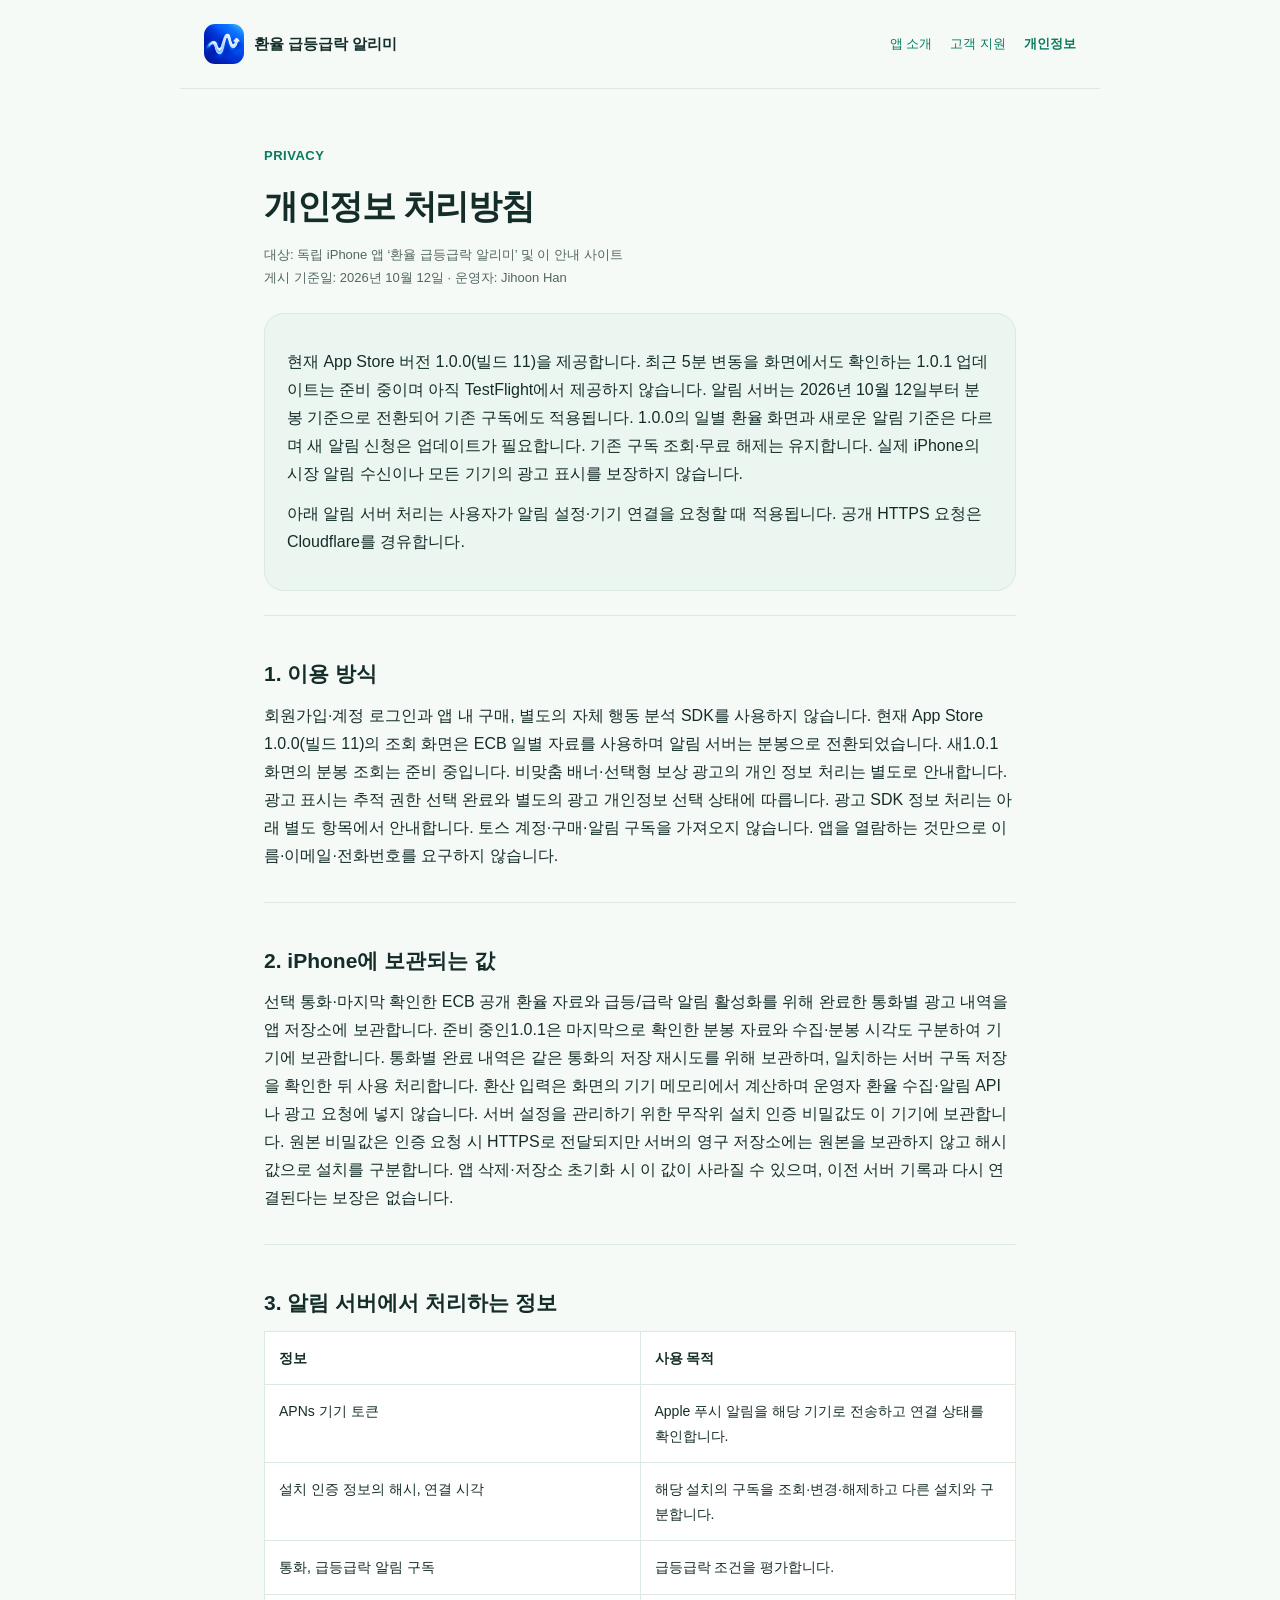
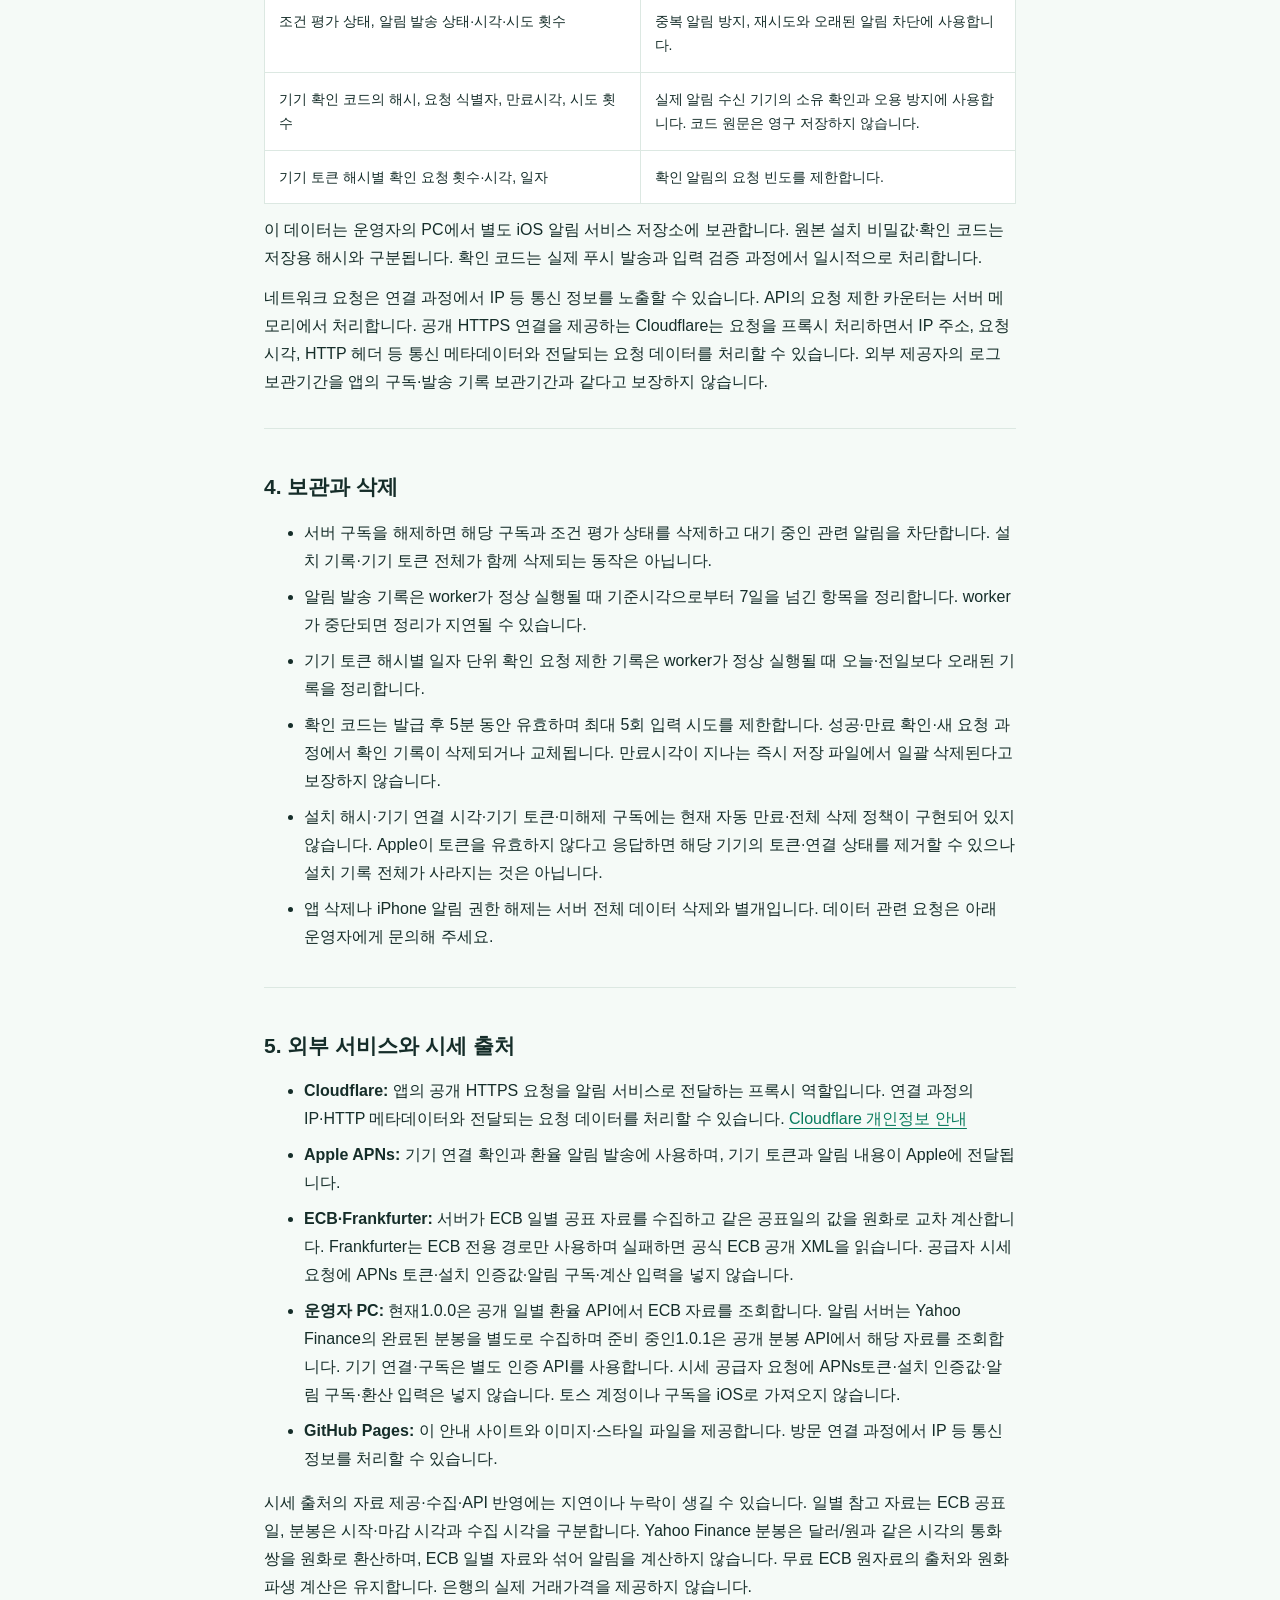
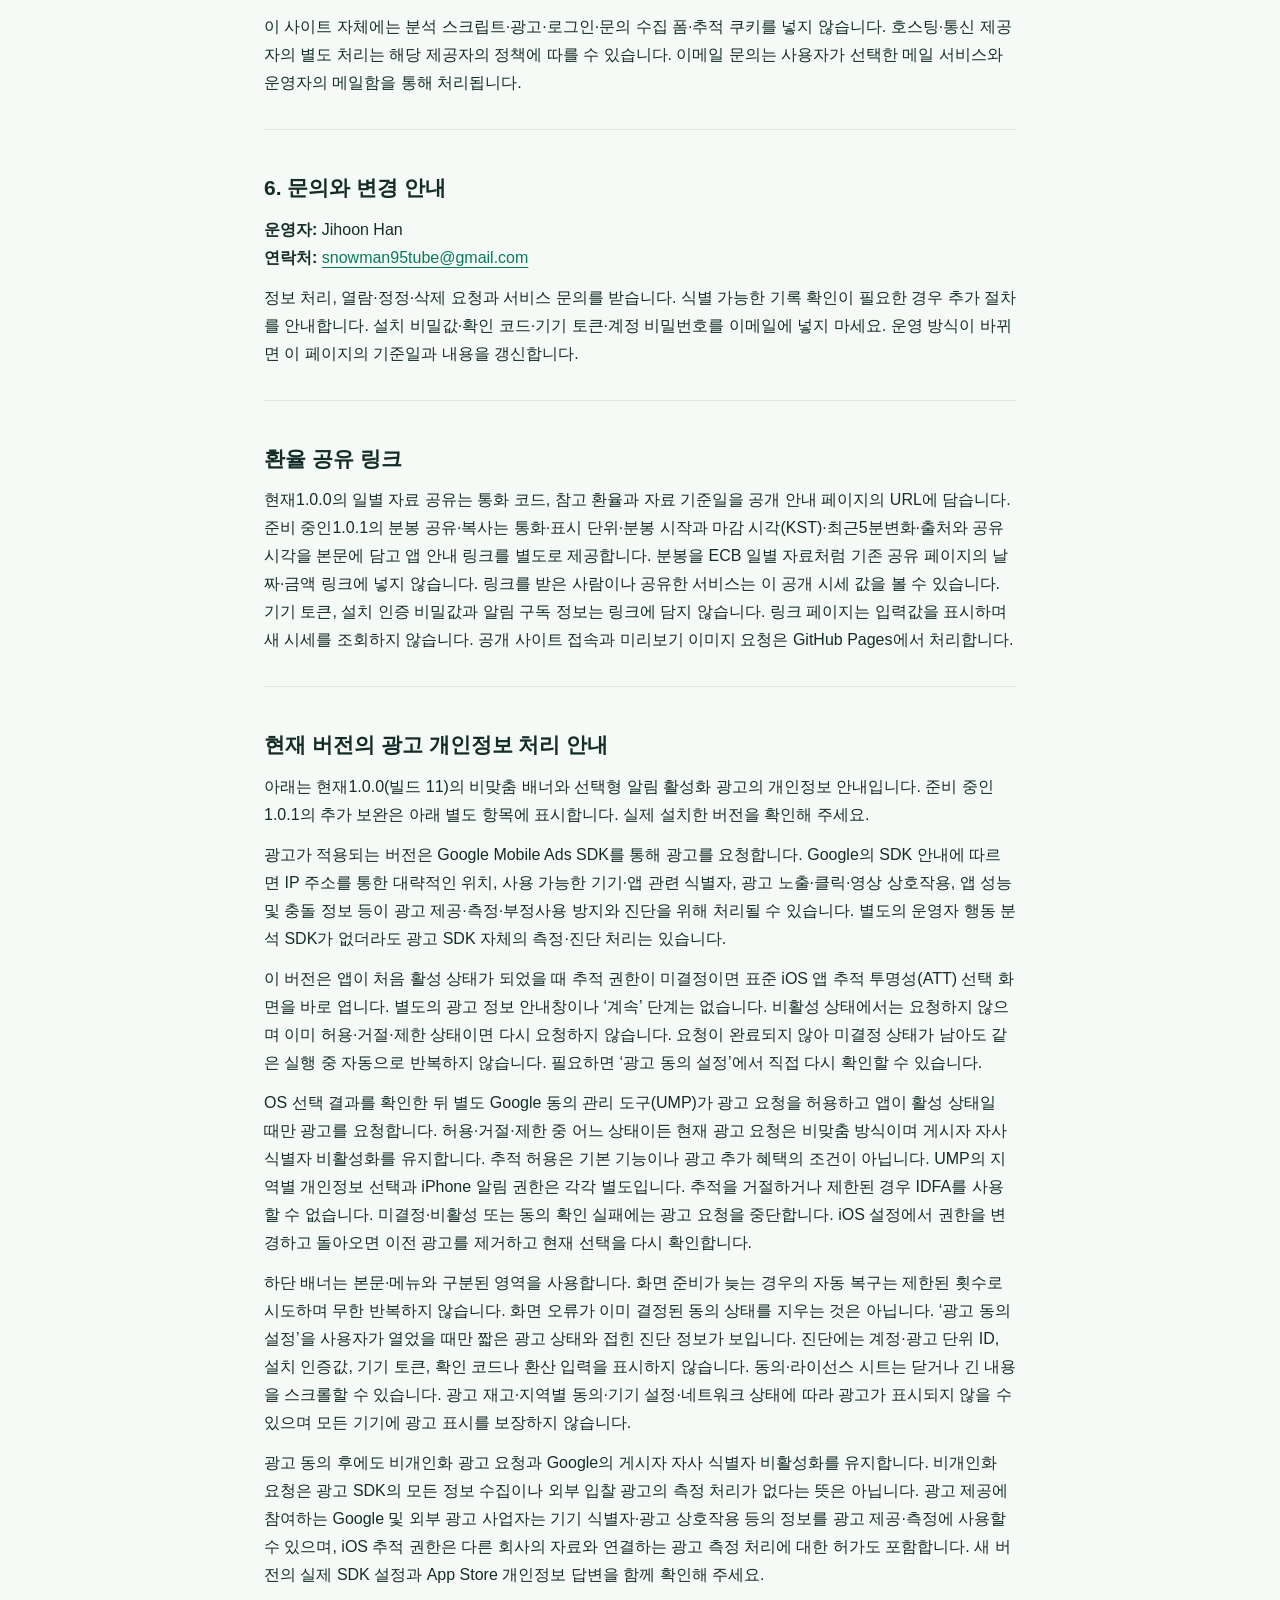
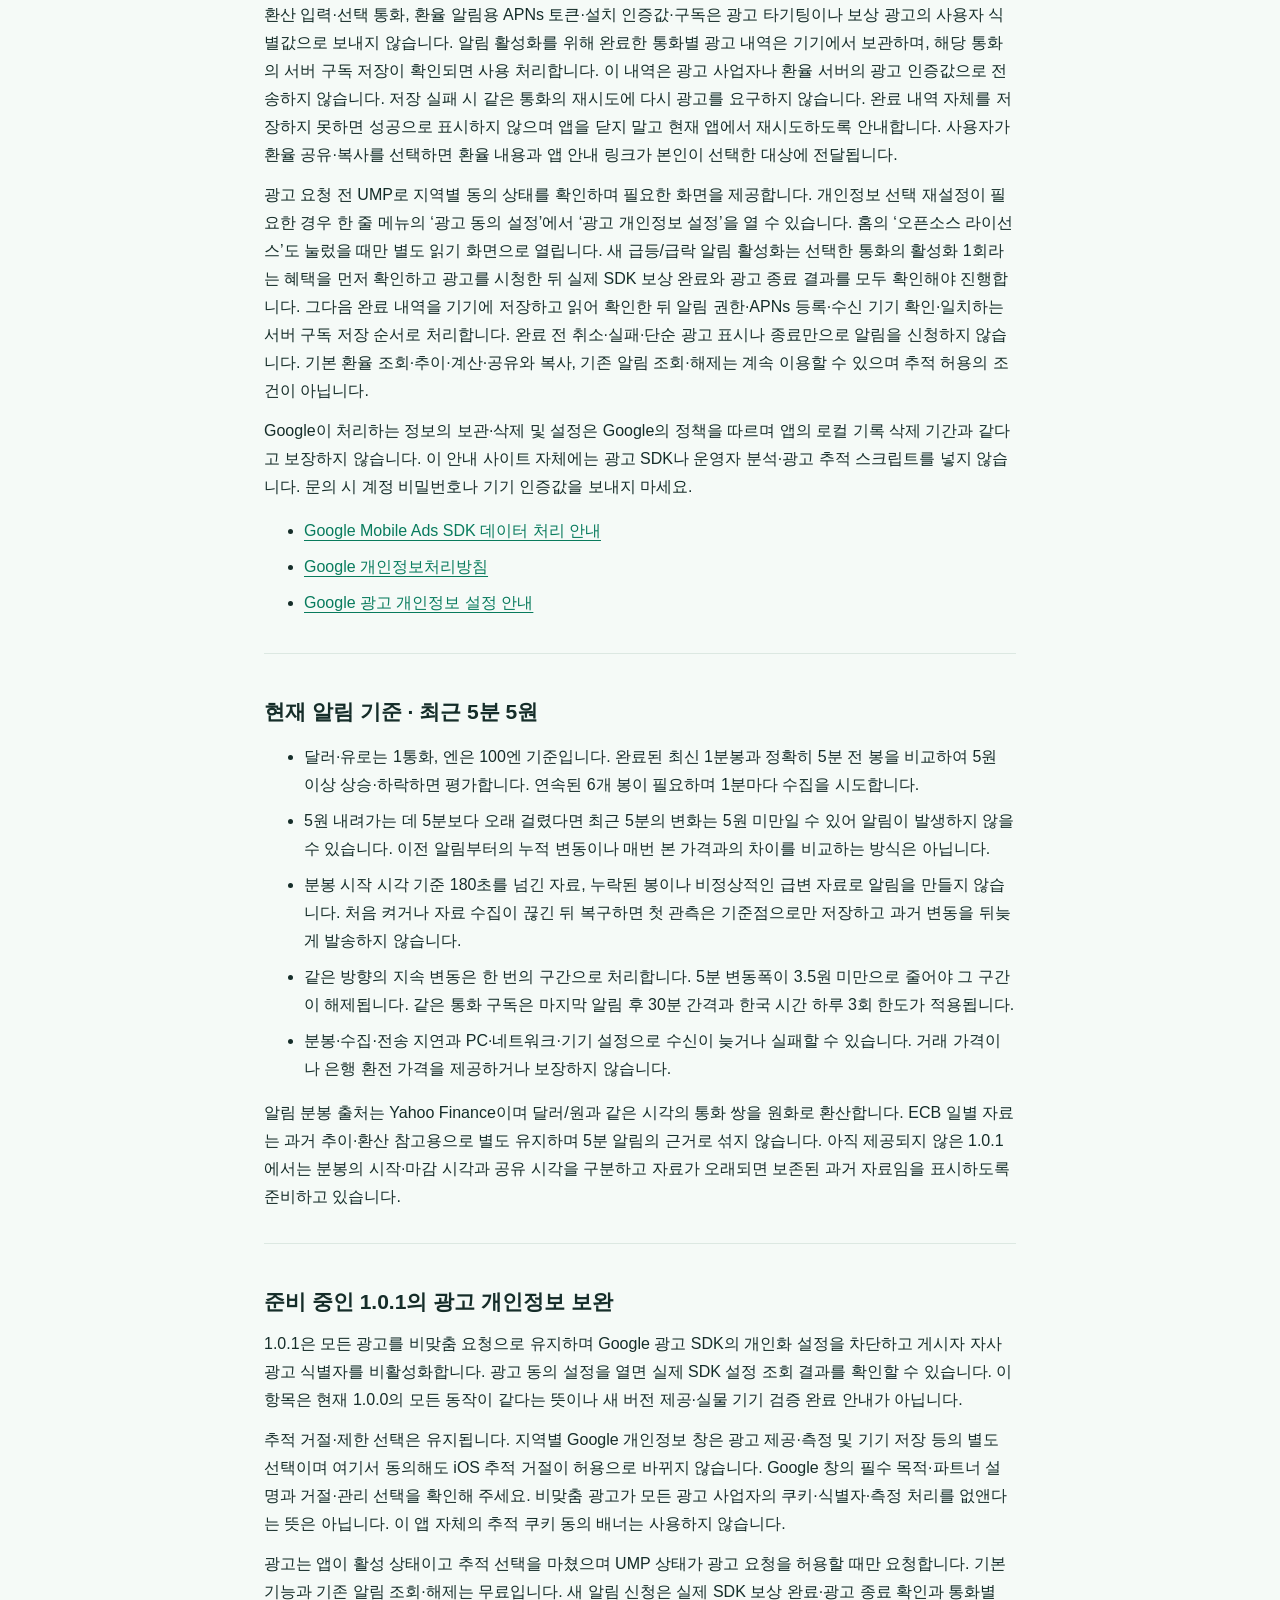
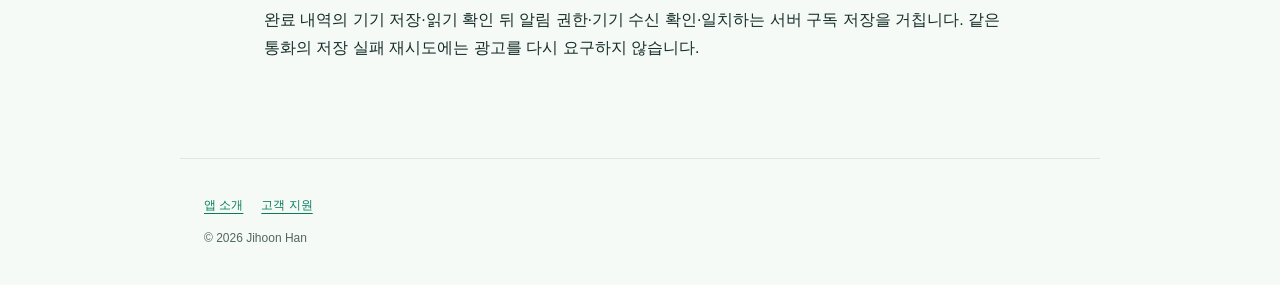
==== commit 861f6a83: "Clarify current five-minute alerts and upcoming app update" ====
--- a/privacy.html
+++ b/privacy.html
@@ -1,10 +1,10 @@
 <!doctype html><html lang="ko"><head><meta charset="utf-8"><meta name="viewport" content="width=device-width,initial-scale=1"><meta name="description" content="환율 급등급락 알리미의 기기 저장값, 알림 서버 데이터와 보관 방식 안내."><title>개인정보 처리방침 | 환율 급등급락 알리미</title><link rel="stylesheet" href="style.css"><link rel="canonical" href="https://snowman95.github.io/fx-alerts-site/privacy.html"><meta property="og:type" content="website"><meta property="og:locale" content="ko_KR"><meta property="og:site_name" content="환율 급등급락 알리미"><meta property="og:title" content="환율 급등급락 알리미 · 기준일과 함께 읽는 환율"><meta property="og:description" content="ECB 일별 기준환율과 공표일을 확인하는 iPhone 앱의 출시 준비 안내입니다."><meta property="og:url" content="https://snowman95.github.io/fx-alerts-site/privacy.html"><meta property="og:image" content="https://snowman95.github.io/fx-alerts-site/share-preview.png"><meta property="og:image:secure_url" content="https://snowman95.github.io/fx-alerts-site/share-preview.png"><meta property="og:image:type" content="image/png"><meta property="og:image:width" content="1200"><meta property="og:image:height" content="630"><meta property="og:image:alt" content="환율 급등급락 알리미 앱 안내, 상승과 하락 화살표 및 알림 아이콘"><meta name="twitter:card" content="summary_large_image"><meta name="twitter:title" content="환율 급등급락 알리미"><meta name="twitter:description" content="기준일과 함께 읽는 일별 참고 환율과 앱 안내"><meta name="twitter:image" content="https://snowman95.github.io/fx-alerts-site/share-preview.png"><meta name="twitter:image:alt" content="환율 급등급락 알리미 앱 안내"></head><body>
 <header><a class="brand" href="index.html"><img src="brand-icon.png" alt="">환율 급등급락 알리미</a><nav aria-label="사이트 메뉴"><a href="index.html">앱 소개</a><a href="support.html">고객 지원</a><a href="privacy.html" aria-current="page">개인정보</a></nav></header>
-<main class="document"><p class="eyebrow">PRIVACY</p><h1>개인정보 처리방침</h1><p class="small">대상: 독립 iPhone 앱 ‘환율 급등급락 알리미’ 및 이 안내 사이트<br>게시 기준일: 2026년 10월 8일 · 운영자: Jihoon Han</p><div class="notice"><p>내부 TestFlight 1.0.0(빌드 9)의 기능과 사용 절차를 안내합니다. TestFlight에서 설치한 앱의 버전을 확인해 주세요. PC 알림 서버와 공개 API는 ECB 일별 자료를 사용합니다. 실제 iPhone의 APNs 알림 수신은 아직 검증 중이며 서버 저장 완료가 실제 수신을 보장하지 않습니다. 일반 App Store 공개 출시는 준비 중입니다.</p><p>아래 알림 서버 처리는 사용자가 알림 설정·기기 연결을 요청할 때 적용됩니다. 공개 HTTPS 요청은 Cloudflare를 경유합니다.</p></div>
-<section><h2>1. 이용 방식</h2><p>회원가입·계정 로그인과 앱 내 구매, 별도의 자체 행동 분석 SDK를 사용하지 않습니다. TestFlight 1.0.0(빌드 9)은 ECB 일별 자료와 비맞춤 배너·선택형 보상 광고에 대응합니다. 광고 표시는 추적 권한 선택 완료와 별도의 광고 개인정보 선택 상태에 따릅니다. 광고 SDK 정보 처리는 아래 별도 항목에서 안내합니다. 토스 계정·구매·알림 구독을 가져오지 않습니다. 앱을 열람하는 것만으로 이름·이메일·전화번호를 요구하지 않습니다.</p></section>
-<section><h2>2. iPhone에 보관되는 값</h2><p>선택 통화·마지막 확인한 ECB 공개 환율 자료와 급등/급락 알림 활성화를 위해 완료한 통화별 광고 내역을 앱 저장소에 보관합니다. 통화별 완료 내역은 같은 통화의 저장 재시도를 위해 보관하며, 일치하는 서버 구독 저장을 확인한 뒤 사용 처리합니다. 환산 입력은 화면의 기기 메모리에서 계산하며 운영자 환율 수집·알림 API나 광고 요청에 넣지 않습니다. 서버 설정을 관리하기 위한 무작위 설치 인증 비밀값도 이 기기에 보관합니다. 원본 비밀값은 인증 요청 시 HTTPS로 전달되지만 서버의 영구 저장소에는 원본을 보관하지 않고 해시값으로 설치를 구분합니다. 앱 삭제·저장소 초기화 시 이 값이 사라질 수 있으며, 이전 서버 기록과 다시 연결된다는 보장은 없습니다.</p></section>
+<main class="document"><p class="eyebrow">PRIVACY</p><h1>개인정보 처리방침</h1><p class="small">대상: 독립 iPhone 앱 ‘환율 급등급락 알리미’ 및 이 안내 사이트<br>게시 기준일: 2026년 10월 12일 · 운영자: Jihoon Han</p><div class="notice"><p>현재 App Store 버전 1.0.0(빌드 11)을 제공합니다. 최근 5분 변동을 화면에서도 확인하는 1.0.1 업데이트는 준비 중이며 아직 TestFlight에서 제공하지 않습니다. 알림 서버는 2026년 10월 12일부터 분봉 기준으로 전환되어 기존 구독에도 적용됩니다. 1.0.0의 일별 환율 화면과 새로운 알림 기준은 다르며 새 알림 신청은 업데이트가 필요합니다. 기존 구독 조회·무료 해제는 유지합니다. 실제 iPhone의 시장 알림 수신이나 모든 기기의 광고 표시를 보장하지 않습니다.</p><p>아래 알림 서버 처리는 사용자가 알림 설정·기기 연결을 요청할 때 적용됩니다. 공개 HTTPS 요청은 Cloudflare를 경유합니다.</p></div>
+<section><h2>1. 이용 방식</h2><p>회원가입·계정 로그인과 앱 내 구매, 별도의 자체 행동 분석 SDK를 사용하지 않습니다. 현재 App Store 1.0.0(빌드 11)의 조회 화면은 ECB 일별 자료를 사용하며 알림 서버는 분봉으로 전환되었습니다. 새1.0.1 화면의 분봉 조회는 준비 중입니다. 비맞춤 배너·선택형 보상 광고의 개인 정보 처리는 별도로 안내합니다. 광고 표시는 추적 권한 선택 완료와 별도의 광고 개인정보 선택 상태에 따릅니다. 광고 SDK 정보 처리는 아래 별도 항목에서 안내합니다. 토스 계정·구매·알림 구독을 가져오지 않습니다. 앱을 열람하는 것만으로 이름·이메일·전화번호를 요구하지 않습니다.</p></section>
+<section><h2>2. iPhone에 보관되는 값</h2><p>선택 통화·마지막 확인한 ECB 공개 환율 자료와 급등/급락 알림 활성화를 위해 완료한 통화별 광고 내역을 앱 저장소에 보관합니다. 준비 중인1.0.1은 마지막으로 확인한 분봉 자료와 수집·분봉 시각도 구분하여 기기에 보관합니다. 통화별 완료 내역은 같은 통화의 저장 재시도를 위해 보관하며, 일치하는 서버 구독 저장을 확인한 뒤 사용 처리합니다. 환산 입력은 화면의 기기 메모리에서 계산하며 운영자 환율 수집·알림 API나 광고 요청에 넣지 않습니다. 서버 설정을 관리하기 위한 무작위 설치 인증 비밀값도 이 기기에 보관합니다. 원본 비밀값은 인증 요청 시 HTTPS로 전달되지만 서버의 영구 저장소에는 원본을 보관하지 않고 해시값으로 설치를 구분합니다. 앱 삭제·저장소 초기화 시 이 값이 사라질 수 있으며, 이전 서버 기록과 다시 연결된다는 보장은 없습니다.</p></section>
 <section><h2>3. 알림 서버에서 처리하는 정보</h2><table><tbody><tr><th>정보</th><th>사용 목적</th></tr><tr><td>APNs 기기 토큰</td><td>Apple 푸시 알림을 해당 기기로 전송하고 연결 상태를 확인합니다.</td></tr><tr><td>설치 인증 정보의 해시, 연결 시각</td><td>해당 설치의 구독을 조회·변경·해제하고 다른 설치와 구분합니다.</td></tr><tr><td>통화, 급등급락 알림 구독</td><td>급등급락 조건을 평가합니다.</td></tr><tr><td>조건 평가 상태, 알림 발송 상태·시각·시도 횟수</td><td>중복 알림 방지, 재시도와 오래된 알림 차단에 사용합니다.</td></tr><tr><td>기기 확인 코드의 해시, 요청 식별자, 만료시각, 시도 횟수</td><td>실제 알림 수신 기기의 소유 확인과 오용 방지에 사용합니다. 코드 원문은 영구 저장하지 않습니다.</td></tr><tr><td>기기 토큰 해시별 확인 요청 횟수·시각, 일자</td><td>확인 알림의 요청 빈도를 제한합니다.</td></tr></tbody></table><p>이 데이터는 운영자의 PC에서 별도 iOS 알림 서비스 저장소에 보관합니다. 원본 설치 비밀값·확인 코드는 저장용 해시와 구분됩니다. 확인 코드는 실제 푸시 발송과 입력 검증 과정에서 일시적으로 처리합니다.</p><p>네트워크 요청은 연결 과정에서 IP 등 통신 정보를 노출할 수 있습니다. API의 요청 제한 카운터는 서버 메모리에서 처리합니다. 공개 HTTPS 연결을 제공하는 Cloudflare는 요청을 프록시 처리하면서 IP 주소, 요청 시각, HTTP 헤더 등 통신 메타데이터와 전달되는 요청 데이터를 처리할 수 있습니다. 외부 제공자의 로그 보관기간을 앱의 구독·발송 기록 보관기간과 같다고 보장하지 않습니다.</p></section>
 <section><h2>4. 보관과 삭제</h2><ul><li>서버 구독을 해제하면 해당 구독과 조건 평가 상태를 삭제하고 대기 중인 관련 알림을 차단합니다. 설치 기록·기기 토큰 전체가 함께 삭제되는 동작은 아닙니다.</li><li>알림 발송 기록은 worker가 정상 실행될 때 기준시각으로부터 7일을 넘긴 항목을 정리합니다. worker가 중단되면 정리가 지연될 수 있습니다.</li><li>기기 토큰 해시별 일자 단위 확인 요청 제한 기록은 worker가 정상 실행될 때 오늘·전일보다 오래된 기록을 정리합니다.</li><li>확인 코드는 발급 후 5분 동안 유효하며 최대 5회 입력 시도를 제한합니다. 성공·만료 확인·새 요청 과정에서 확인 기록이 삭제되거나 교체됩니다. 만료시각이 지나는 즉시 저장 파일에서 일괄 삭제된다고 보장하지 않습니다.</li><li>설치 해시·기기 연결 시각·기기 토큰·미해제 구독에는 현재 자동 만료·전체 삭제 정책이 구현되어 있지 않습니다. Apple이 토큰을 유효하지 않다고 응답하면 해당 기기의 토큰·연결 상태를 제거할 수 있으나 설치 기록 전체가 사라지는 것은 아닙니다.</li><li>앱 삭제나 iPhone 알림 권한 해제는 서버 전체 데이터 삭제와 별개입니다. 데이터 관련 요청은 아래 운영자에게 문의해 주세요.</li></ul></section>
-<section><h2>5. 외부 서비스와 시세 출처</h2><ul><li><strong>Cloudflare:</strong> 앱의 공개 HTTPS 요청을 알림 서비스로 전달하는 프록시 역할입니다. 연결 과정의 IP·HTTP 메타데이터와 전달되는 요청 데이터를 처리할 수 있습니다. <a href="https://www.cloudflare.com/privacypolicy/" rel="noreferrer">Cloudflare 개인정보 안내</a></li><li><strong>Apple APNs:</strong> 기기 연결 확인과 환율 알림 발송에 사용하며, 기기 토큰과 알림 내용이 Apple에 전달됩니다.</li><li><strong>ECB·Frankfurter:</strong> 서버가 ECB 일별 공표 자료를 수집하고 같은 공표일의 값을 원화로 교차 계산합니다. Frankfurter는 ECB 전용 경로만 사용하며 실패하면 공식 ECB 공개 XML을 읽습니다. 공급자 시세 요청에 APNs 토큰·설치 인증값·알림 구독·계산 입력을 넣지 않습니다.</li><li><strong>운영자 PC:</strong> 대응 앱은 공개 /rates에서 ECB 자료만 조회하며, 기기 연결·구독은 별도 인증 API를 사용합니다. 새 ECB 앱에서는 기존 Toss/Supabase 시세·Yahoo·ExchangeRate-API 자료를 읽지 않습니다. 과거 내부 빌드의 처리 방식은 새 앱과 다를 수 있습니다.</li><li><strong>GitHub Pages:</strong> 이 안내 사이트와 이미지·스타일 파일을 제공합니다. 방문 연결 과정에서 IP 등 통신 정보를 처리할 수 있습니다.</li></ul><p>시세 출처의 자료 제공·수집·API 반영에는 지연이나 누락이 생길 수 있으며, 조회·계산·알림은 같은 ECB 출처와 공표일을 기준으로 하지만 자료 수신 시점에 따라 앱·서버가 보유한 최신 날짜는 다를 수 있습니다. 무료 ECB 원자료의 출처와 원화 파생 계산을 명시하며 실시간 거래가격을 제공하지 않습니다.</p><p>이 사이트 자체에는 분석 스크립트·광고·로그인·문의 수집 폼·추적 쿠키를 넣지 않습니다. 호스팅·통신 제공자의 별도 처리는 해당 제공자의 정책에 따를 수 있습니다. 이메일 문의는 사용자가 선택한 메일 서비스와 운영자의 메일함을 통해 처리됩니다.</p></section>
-<section><h2>6. 문의와 변경 안내</h2><p><strong>운영자:</strong> Jihoon Han<br><strong>연락처:</strong> <a href="mailto:snowman95tube@gmail.com">snowman95tube@gmail.com</a></p><p>정보 처리, 열람·정정·삭제 요청과 서비스 문의를 받습니다. 식별 가능한 기록 확인이 필요한 경우 추가 절차를 안내합니다. 설치 비밀값·확인 코드·기기 토큰·계정 비밀번호를 이메일에 넣지 마세요. 운영 방식이 바뀌면 이 페이지의 기준일과 내용을 갱신합니다.</p></section><section><h2>환율 공유 링크</h2><p>공유 버튼은 통화 코드, 일별 참고 환율과 자료 기준일을 공개 안내 페이지의 URL에 담습니다. 링크를 받은 사람이나 공유한 서비스는 이 공개 시세 값을 볼 수 있습니다. 기기 토큰, 설치 인증 비밀값과 알림 구독 정보는 링크에 담지 않습니다. 링크 페이지는 입력값을 표시하며 새 시세를 조회하지 않습니다. 공개 사이트 접속과 미리보기 이미지 요청은 GitHub Pages에서 처리합니다.</p></section><section id="ad-sdk-privacy-build9"><h2>빌드 9의 광고 개인정보 처리 안내</h2><p>아래 광고 처리 안내는 TestFlight 1.0.0(빌드 9)의 비맞춤 배너와 선택형 알림 활성화 광고에 적용됩니다. 실제 설치한 버전을 확인해 주세요. 일반 App Store 공개 출시는 준비 중이며, 이전 버전의 동작이 같다는 뜻은 아닙니다.</p><p>광고가 적용되는 버전은 Google Mobile Ads SDK를 통해 광고를 요청합니다. Google의 SDK 안내에 따르면 IP 주소를 통한 대략적인 위치, 사용 가능한 기기·앱 관련 식별자, 광고 노출·클릭·영상 상호작용, 앱 성능 및 충돌 정보 등이 광고 제공·측정·부정사용 방지와 진단을 위해 처리될 수 있습니다. 별도의 운영자 행동 분석 SDK가 없더라도 광고 SDK 자체의 측정·진단 처리는 있습니다.</p><p>이 버전은 앱이 처음 활성 상태가 되었을 때 추적 권한이 미결정이면 표준 iOS 앱 추적 투명성(ATT) 선택 화면을 바로 엽니다. 별도의 광고 정보 안내창이나 ‘계속’ 단계는 없습니다. 비활성 상태에서는 요청하지 않으며 이미 허용·거절·제한 상태이면 다시 요청하지 않습니다. 요청이 완료되지 않아 미결정 상태가 남아도 같은 실행 중 자동으로 반복하지 않습니다. 필요하면 ‘광고 동의 설정’에서 직접 다시 확인할 수 있습니다.</p><p>OS 선택 결과를 확인한 뒤 별도 Google 동의 관리 도구(UMP)가 광고 요청을 허용하고 앱이 활성 상태일 때만 광고를 요청합니다. 허용·거절·제한 중 어느 상태이든 현재 광고 요청은 비맞춤 방식이며 게시자 자사 식별자 비활성화를 유지합니다. 추적 허용은 기본 기능이나 광고 추가 혜택의 조건이 아닙니다. UMP의 지역별 개인정보 선택과 iPhone 알림 권한은 각각 별도입니다. 추적을 거절하거나 제한된 경우 IDFA를 사용할 수 없습니다. 미결정·비활성 또는 동의 확인 실패에는 광고 요청을 중단합니다. iOS 설정에서 권한을 변경하고 돌아오면 이전 광고를 제거하고 현재 선택을 다시 확인합니다.</p><p>하단 배너는 본문·메뉴와 구분된 영역을 사용합니다. 화면 준비가 늦는 경우의 자동 복구는 제한된 횟수로 시도하며 무한 반복하지 않습니다. 화면 오류가 이미 결정된 동의 상태를 지우는 것은 아닙니다. ‘광고 동의 설정’을 사용자가 열었을 때만 짧은 광고 상태와 접힌 진단 정보가 보입니다. 진단에는 계정·광고 단위 ID, 설치 인증값, 기기 토큰, 확인 코드나 환산 입력을 표시하지 않습니다. 동의·라이선스 시트는 닫거나 긴 내용을 스크롤할 수 있습니다. 광고 재고·지역별 동의·기기 설정·네트워크 상태에 따라 광고가 표시되지 않을 수 있으며 모든 기기에 광고 표시를 보장하지 않습니다.</p><p>광고 동의 후에도 비개인화 광고 요청과 Google의 게시자 자사 식별자 비활성화를 유지합니다. 비개인화 요청은 광고 SDK의 모든 정보 수집이나 외부 입찰 광고의 측정 처리가 없다는 뜻은 아닙니다. 광고 제공에 참여하는 Google 및 외부 광고 사업자는 기기 식별자·광고 상호작용 등의 정보를 광고 제공·측정에 사용할 수 있으며, iOS 추적 권한은 다른 회사의 자료와 연결하는 광고 측정 처리에 대한 허가도 포함합니다. 새 버전의 실제 SDK 설정과 App Store 개인정보 답변을 함께 확인해 주세요.</p><p>환산 입력·선택 통화, 환율 알림용 APNs 토큰·설치 인증값·구독은 광고 타기팅이나 보상 광고의 사용자 식별값으로 보내지 않습니다. 알림 활성화를 위해 완료한 통화별 광고 내역은 기기에서 보관하며, 해당 통화의 서버 구독 저장이 확인되면 사용 처리합니다. 이 내역은 광고 사업자나 환율 서버의 광고 인증값으로 전송하지 않습니다. 저장 실패 시 같은 통화의 재시도에 다시 광고를 요구하지 않습니다. 완료 내역 자체를 저장하지 못하면 성공으로 표시하지 않으며 앱을 닫지 말고 현재 앱에서 재시도하도록 안내합니다. 사용자가 환율 공유·복사를 선택하면 환율 내용과 앱 안내 링크가 본인이 선택한 대상에 전달됩니다.</p><p>광고 요청 전 UMP로 지역별 동의 상태를 확인하며 필요한 화면을 제공합니다. 개인정보 선택 재설정이 필요한 경우 한 줄 메뉴의 ‘광고 동의 설정’에서 ‘광고 개인정보 설정’을 열 수 있습니다. 홈의 ‘오픈소스 라이선스’도 눌렀을 때만 별도 읽기 화면으로 열립니다. 새 급등/급락 알림 활성화는 선택한 통화의 활성화 1회라는 혜택을 먼저 확인하고 광고를 시청한 뒤 실제 SDK 보상 완료와 광고 종료 결과를 모두 확인해야 진행합니다. 그다음 완료 내역을 기기에 저장하고 읽어 확인한 뒤 알림 권한·APNs 등록·수신 기기 확인·일치하는 서버 구독 저장 순서로 처리합니다. 완료 전 취소·실패·단순 광고 표시나 종료만으로 알림을 신청하지 않습니다. 기본 환율 조회·추이·계산·공유와 복사, 기존 알림 조회·해제는 계속 이용할 수 있으며 추적 허용의 조건이 아닙니다.</p><p>Google이 처리하는 정보의 보관·삭제 및 설정은 Google의 정책을 따르며 앱의 로컬 기록 삭제 기간과 같다고 보장하지 않습니다. 이 안내 사이트 자체에는 광고 SDK나 운영자 분석·광고 추적 스크립트를 넣지 않습니다. 문의 시 계정 비밀번호나 기기 인증값을 보내지 마세요.</p><ul><li><a href="https://developers.google.com/admob/ios/privacy/data-disclosure" rel="noopener noreferrer">Google Mobile Ads SDK 데이터 처리 안내</a></li><li><a href="https://policies.google.com/privacy" rel="noopener noreferrer">Google 개인정보처리방침</a></li><li><a href="https://myadcenter.google.com/" rel="noopener noreferrer">Google 광고 개인정보 설정 안내</a></li></ul></section></main>
+<section><h2>5. 외부 서비스와 시세 출처</h2><ul><li><strong>Cloudflare:</strong> 앱의 공개 HTTPS 요청을 알림 서비스로 전달하는 프록시 역할입니다. 연결 과정의 IP·HTTP 메타데이터와 전달되는 요청 데이터를 처리할 수 있습니다. <a href="https://www.cloudflare.com/privacypolicy/" rel="noreferrer">Cloudflare 개인정보 안내</a></li><li><strong>Apple APNs:</strong> 기기 연결 확인과 환율 알림 발송에 사용하며, 기기 토큰과 알림 내용이 Apple에 전달됩니다.</li><li><strong>ECB·Frankfurter:</strong> 서버가 ECB 일별 공표 자료를 수집하고 같은 공표일의 값을 원화로 교차 계산합니다. Frankfurter는 ECB 전용 경로만 사용하며 실패하면 공식 ECB 공개 XML을 읽습니다. 공급자 시세 요청에 APNs 토큰·설치 인증값·알림 구독·계산 입력을 넣지 않습니다.</li><li><strong>운영자 PC:</strong> 현재1.0.0은 공개 일별 환율 API에서 ECB 자료를 조회합니다. 알림 서버는 Yahoo Finance의 완료된 분봉을 별도로 수집하며 준비 중인1.0.1은 공개 분봉 API에서 해당 자료를 조회합니다. 기기 연결·구독은 별도 인증 API를 사용합니다. 시세 공급자 요청에 APNs토큰·설치 인증값·알림 구독·환산 입력은 넣지 않습니다. 토스 계정이나 구독을 iOS로 가져오지 않습니다.</li><li><strong>GitHub Pages:</strong> 이 안내 사이트와 이미지·스타일 파일을 제공합니다. 방문 연결 과정에서 IP 등 통신 정보를 처리할 수 있습니다.</li></ul><p>시세 출처의 자료 제공·수집·API 반영에는 지연이나 누락이 생길 수 있습니다. 일별 참고 자료는 ECB 공표일, 분봉은 시작·마감 시각과 수집 시각을 구분합니다. Yahoo Finance 분봉은 달러/원과 같은 시각의 통화 쌍을 원화로 환산하며, ECB 일별 자료와 섞어 알림을 계산하지 않습니다. 무료 ECB 원자료의 출처와 원화 파생 계산은 유지합니다. 은행의 실제 거래가격을 제공하지 않습니다.</p><p>이 사이트 자체에는 분석 스크립트·광고·로그인·문의 수집 폼·추적 쿠키를 넣지 않습니다. 호스팅·통신 제공자의 별도 처리는 해당 제공자의 정책에 따를 수 있습니다. 이메일 문의는 사용자가 선택한 메일 서비스와 운영자의 메일함을 통해 처리됩니다.</p></section>
+<section><h2>6. 문의와 변경 안내</h2><p><strong>운영자:</strong> Jihoon Han<br><strong>연락처:</strong> <a href="mailto:snowman95tube@gmail.com">snowman95tube@gmail.com</a></p><p>정보 처리, 열람·정정·삭제 요청과 서비스 문의를 받습니다. 식별 가능한 기록 확인이 필요한 경우 추가 절차를 안내합니다. 설치 비밀값·확인 코드·기기 토큰·계정 비밀번호를 이메일에 넣지 마세요. 운영 방식이 바뀌면 이 페이지의 기준일과 내용을 갱신합니다.</p></section><section><h2>환율 공유 링크</h2><p>현재1.0.0의 일별 자료 공유는 통화 코드, 참고 환율과 자료 기준일을 공개 안내 페이지의 URL에 담습니다. 준비 중인1.0.1의 분봉 공유·복사는 통화·표시 단위·분봉 시작과 마감 시각(KST)·최근5분변화·출처와 공유 시각을 본문에 담고 앱 안내 링크를 별도로 제공합니다. 분봉을 ECB 일별 자료처럼 기존 공유 페이지의 날짜·금액 링크에 넣지 않습니다. 링크를 받은 사람이나 공유한 서비스는 이 공개 시세 값을 볼 수 있습니다. 기기 토큰, 설치 인증 비밀값과 알림 구독 정보는 링크에 담지 않습니다. 링크 페이지는 입력값을 표시하며 새 시세를 조회하지 않습니다. 공개 사이트 접속과 미리보기 이미지 요청은 GitHub Pages에서 처리합니다.</p></section><section id="ad-sdk-privacy-build9"><h2>현재 버전의 광고 개인정보 처리 안내</h2><p>아래는 현재1.0.0(빌드 11)의 비맞춤 배너와 선택형 알림 활성화 광고의 개인정보 안내입니다. 준비 중인1.0.1의 추가 보완은 아래 별도 항목에 표시합니다. 실제 설치한 버전을 확인해 주세요.</p><p>광고가 적용되는 버전은 Google Mobile Ads SDK를 통해 광고를 요청합니다. Google의 SDK 안내에 따르면 IP 주소를 통한 대략적인 위치, 사용 가능한 기기·앱 관련 식별자, 광고 노출·클릭·영상 상호작용, 앱 성능 및 충돌 정보 등이 광고 제공·측정·부정사용 방지와 진단을 위해 처리될 수 있습니다. 별도의 운영자 행동 분석 SDK가 없더라도 광고 SDK 자체의 측정·진단 처리는 있습니다.</p><p>이 버전은 앱이 처음 활성 상태가 되었을 때 추적 권한이 미결정이면 표준 iOS 앱 추적 투명성(ATT) 선택 화면을 바로 엽니다. 별도의 광고 정보 안내창이나 ‘계속’ 단계는 없습니다. 비활성 상태에서는 요청하지 않으며 이미 허용·거절·제한 상태이면 다시 요청하지 않습니다. 요청이 완료되지 않아 미결정 상태가 남아도 같은 실행 중 자동으로 반복하지 않습니다. 필요하면 ‘광고 동의 설정’에서 직접 다시 확인할 수 있습니다.</p><p>OS 선택 결과를 확인한 뒤 별도 Google 동의 관리 도구(UMP)가 광고 요청을 허용하고 앱이 활성 상태일 때만 광고를 요청합니다. 허용·거절·제한 중 어느 상태이든 현재 광고 요청은 비맞춤 방식이며 게시자 자사 식별자 비활성화를 유지합니다. 추적 허용은 기본 기능이나 광고 추가 혜택의 조건이 아닙니다. UMP의 지역별 개인정보 선택과 iPhone 알림 권한은 각각 별도입니다. 추적을 거절하거나 제한된 경우 IDFA를 사용할 수 없습니다. 미결정·비활성 또는 동의 확인 실패에는 광고 요청을 중단합니다. iOS 설정에서 권한을 변경하고 돌아오면 이전 광고를 제거하고 현재 선택을 다시 확인합니다.</p><p>하단 배너는 본문·메뉴와 구분된 영역을 사용합니다. 화면 준비가 늦는 경우의 자동 복구는 제한된 횟수로 시도하며 무한 반복하지 않습니다. 화면 오류가 이미 결정된 동의 상태를 지우는 것은 아닙니다. ‘광고 동의 설정’을 사용자가 열었을 때만 짧은 광고 상태와 접힌 진단 정보가 보입니다. 진단에는 계정·광고 단위 ID, 설치 인증값, 기기 토큰, 확인 코드나 환산 입력을 표시하지 않습니다. 동의·라이선스 시트는 닫거나 긴 내용을 스크롤할 수 있습니다. 광고 재고·지역별 동의·기기 설정·네트워크 상태에 따라 광고가 표시되지 않을 수 있으며 모든 기기에 광고 표시를 보장하지 않습니다.</p><p>광고 동의 후에도 비개인화 광고 요청과 Google의 게시자 자사 식별자 비활성화를 유지합니다. 비개인화 요청은 광고 SDK의 모든 정보 수집이나 외부 입찰 광고의 측정 처리가 없다는 뜻은 아닙니다. 광고 제공에 참여하는 Google 및 외부 광고 사업자는 기기 식별자·광고 상호작용 등의 정보를 광고 제공·측정에 사용할 수 있으며, iOS 추적 권한은 다른 회사의 자료와 연결하는 광고 측정 처리에 대한 허가도 포함합니다. 새 버전의 실제 SDK 설정과 App Store 개인정보 답변을 함께 확인해 주세요.</p><p>환산 입력·선택 통화, 환율 알림용 APNs 토큰·설치 인증값·구독은 광고 타기팅이나 보상 광고의 사용자 식별값으로 보내지 않습니다. 알림 활성화를 위해 완료한 통화별 광고 내역은 기기에서 보관하며, 해당 통화의 서버 구독 저장이 확인되면 사용 처리합니다. 이 내역은 광고 사업자나 환율 서버의 광고 인증값으로 전송하지 않습니다. 저장 실패 시 같은 통화의 재시도에 다시 광고를 요구하지 않습니다. 완료 내역 자체를 저장하지 못하면 성공으로 표시하지 않으며 앱을 닫지 말고 현재 앱에서 재시도하도록 안내합니다. 사용자가 환율 공유·복사를 선택하면 환율 내용과 앱 안내 링크가 본인이 선택한 대상에 전달됩니다.</p><p>광고 요청 전 UMP로 지역별 동의 상태를 확인하며 필요한 화면을 제공합니다. 개인정보 선택 재설정이 필요한 경우 한 줄 메뉴의 ‘광고 동의 설정’에서 ‘광고 개인정보 설정’을 열 수 있습니다. 홈의 ‘오픈소스 라이선스’도 눌렀을 때만 별도 읽기 화면으로 열립니다. 새 급등/급락 알림 활성화는 선택한 통화의 활성화 1회라는 혜택을 먼저 확인하고 광고를 시청한 뒤 실제 SDK 보상 완료와 광고 종료 결과를 모두 확인해야 진행합니다. 그다음 완료 내역을 기기에 저장하고 읽어 확인한 뒤 알림 권한·APNs 등록·수신 기기 확인·일치하는 서버 구독 저장 순서로 처리합니다. 완료 전 취소·실패·단순 광고 표시나 종료만으로 알림을 신청하지 않습니다. 기본 환율 조회·추이·계산·공유와 복사, 기존 알림 조회·해제는 계속 이용할 수 있으며 추적 허용의 조건이 아닙니다.</p><p>Google이 처리하는 정보의 보관·삭제 및 설정은 Google의 정책을 따르며 앱의 로컬 기록 삭제 기간과 같다고 보장하지 않습니다. 이 안내 사이트 자체에는 광고 SDK나 운영자 분석·광고 추적 스크립트를 넣지 않습니다. 문의 시 계정 비밀번호나 기기 인증값을 보내지 마세요.</p><ul><li><a href="https://developers.google.com/admob/ios/privacy/data-disclosure" rel="noopener noreferrer">Google Mobile Ads SDK 데이터 처리 안내</a></li><li><a href="https://policies.google.com/privacy" rel="noopener noreferrer">Google 개인정보처리방침</a></li><li><a href="https://myadcenter.google.com/" rel="noopener noreferrer">Google 광고 개인정보 설정 안내</a></li></ul></section><section id="five-minute-alerts"><h2>현재 알림 기준 · 최근 5분 5원</h2><ul><li>달러·유로는 1통화, 엔은 100엔 기준입니다. 완료된 최신 1분봉과 정확히 5분 전 봉을 비교하여 5원 이상 상승·하락하면 평가합니다. 연속된 6개 봉이 필요하며 1분마다 수집을 시도합니다.</li><li>5원 내려가는 데 5분보다 오래 걸렸다면 최근 5분의 변화는 5원 미만일 수 있어 알림이 발생하지 않을 수 있습니다. 이전 알림부터의 누적 변동이나 매번 본 가격과의 차이를 비교하는 방식은 아닙니다.</li><li>분봉 시작 시각 기준 180초를 넘긴 자료, 누락된 봉이나 비정상적인 급변 자료로 알림을 만들지 않습니다. 처음 켜거나 자료 수집이 끊긴 뒤 복구하면 첫 관측은 기준점으로만 저장하고 과거 변동을 뒤늦게 발송하지 않습니다.</li><li>같은 방향의 지속 변동은 한 번의 구간으로 처리합니다. 5분 변동폭이 3.5원 미만으로 줄어야 그 구간이 해제됩니다. 같은 통화 구독은 마지막 알림 후 30분 간격과 한국 시간 하루 3회 한도가 적용됩니다.</li><li>분봉·수집·전송 지연과 PC·네트워크·기기 설정으로 수신이 늦거나 실패할 수 있습니다. 거래 가격이나 은행 환전 가격을 제공하거나 보장하지 않습니다.</li></ul><p>알림 분봉 출처는 Yahoo Finance이며 달러/원과 같은 시각의 통화 쌍을 원화로 환산합니다. ECB 일별 자료는 과거 추이·환산 참고용으로 별도 유지하며 5분 알림의 근거로 섞지 않습니다. 아직 제공되지 않은 1.0.1에서는 분봉의 시작·마감 시각과 공유 시각을 구분하고 자료가 오래되면 보존된 과거 자료임을 표시하도록 준비하고 있습니다.</p></section><section id="version-101-ad-privacy"><h2>준비 중인 1.0.1의 광고 개인정보 보완</h2><p>1.0.1은 모든 광고를 비맞춤 요청으로 유지하며 Google 광고 SDK의 개인화 설정을 차단하고 게시자 자사 광고 식별자를 비활성화합니다. 광고 동의 설정을 열면 실제 SDK 설정 조회 결과를 확인할 수 있습니다. 이 항목은 현재 1.0.0의 모든 동작이 같다는 뜻이나 새 버전 제공·실물 기기 검증 완료 안내가 아닙니다.</p><p>추적 거절·제한 선택은 유지됩니다. 지역별 Google 개인정보 창은 광고 제공·측정 및 기기 저장 등의 별도 선택이며 여기서 동의해도 iOS 추적 거절이 허용으로 바뀌지 않습니다. Google 창의 필수 목적·파트너 설명과 거절·관리 선택을 확인해 주세요. 비맞춤 광고가 모든 광고 사업자의 쿠키·식별자·측정 처리를 없앤다는 뜻은 아닙니다. 이 앱 자체의 추적 쿠키 동의 배너는 사용하지 않습니다.</p><p>광고는 앱이 활성 상태이고 추적 선택을 마쳤으며 UMP 상태가 광고 요청을 허용할 때만 요청합니다. 기본 기능과 기존 알림 조회·해제는 무료입니다. 새 알림 신청은 실제 SDK 보상 완료·광고 종료 확인과 통화별 완료 내역의 기기 저장·읽기 확인 뒤 알림 권한·기기 수신 확인·일치하는 서버 구독 저장을 거칩니다. 같은 통화의 저장 실패 재시도에는 광고를 다시 요구하지 않습니다.</p></section></main>
 <footer><p><a href="index.html">앱 소개</a><a href="support.html">고객 지원</a></p><p>© 2026 Jihoon Han</p></footer></body></html>
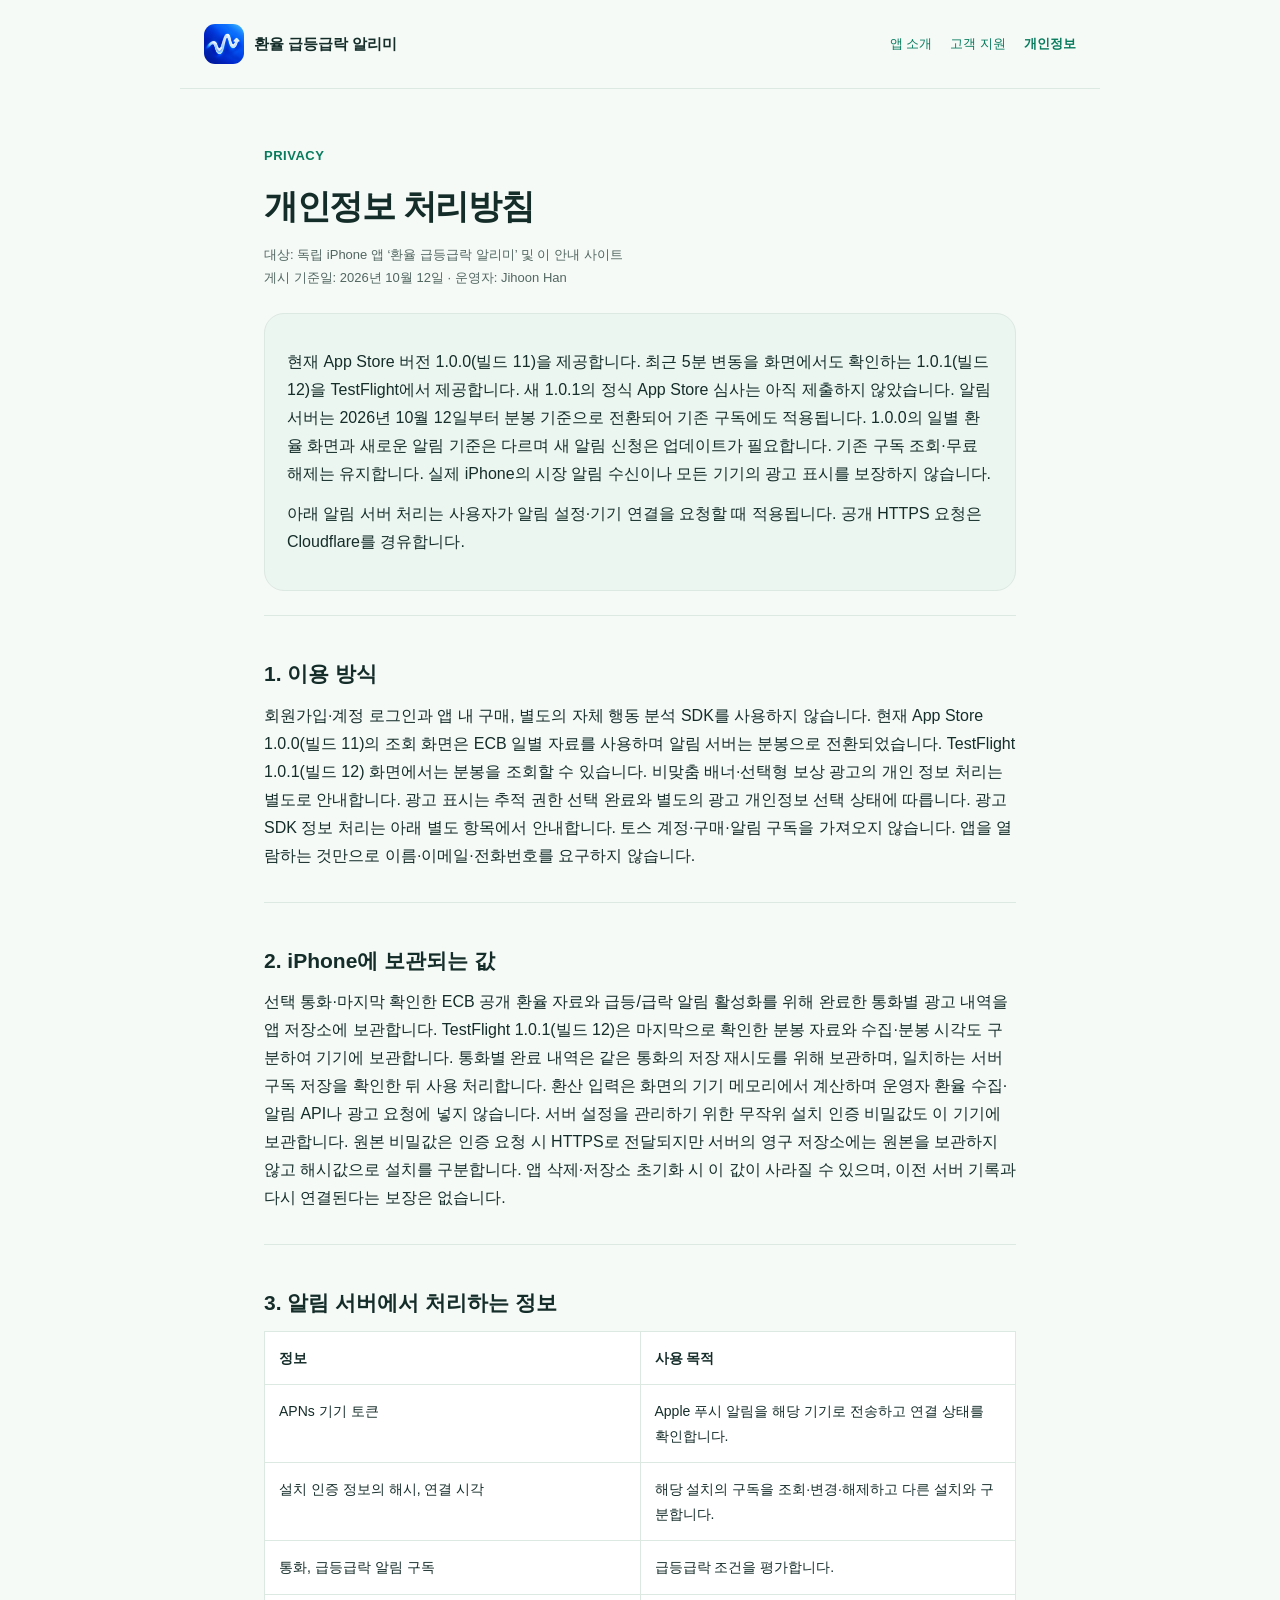
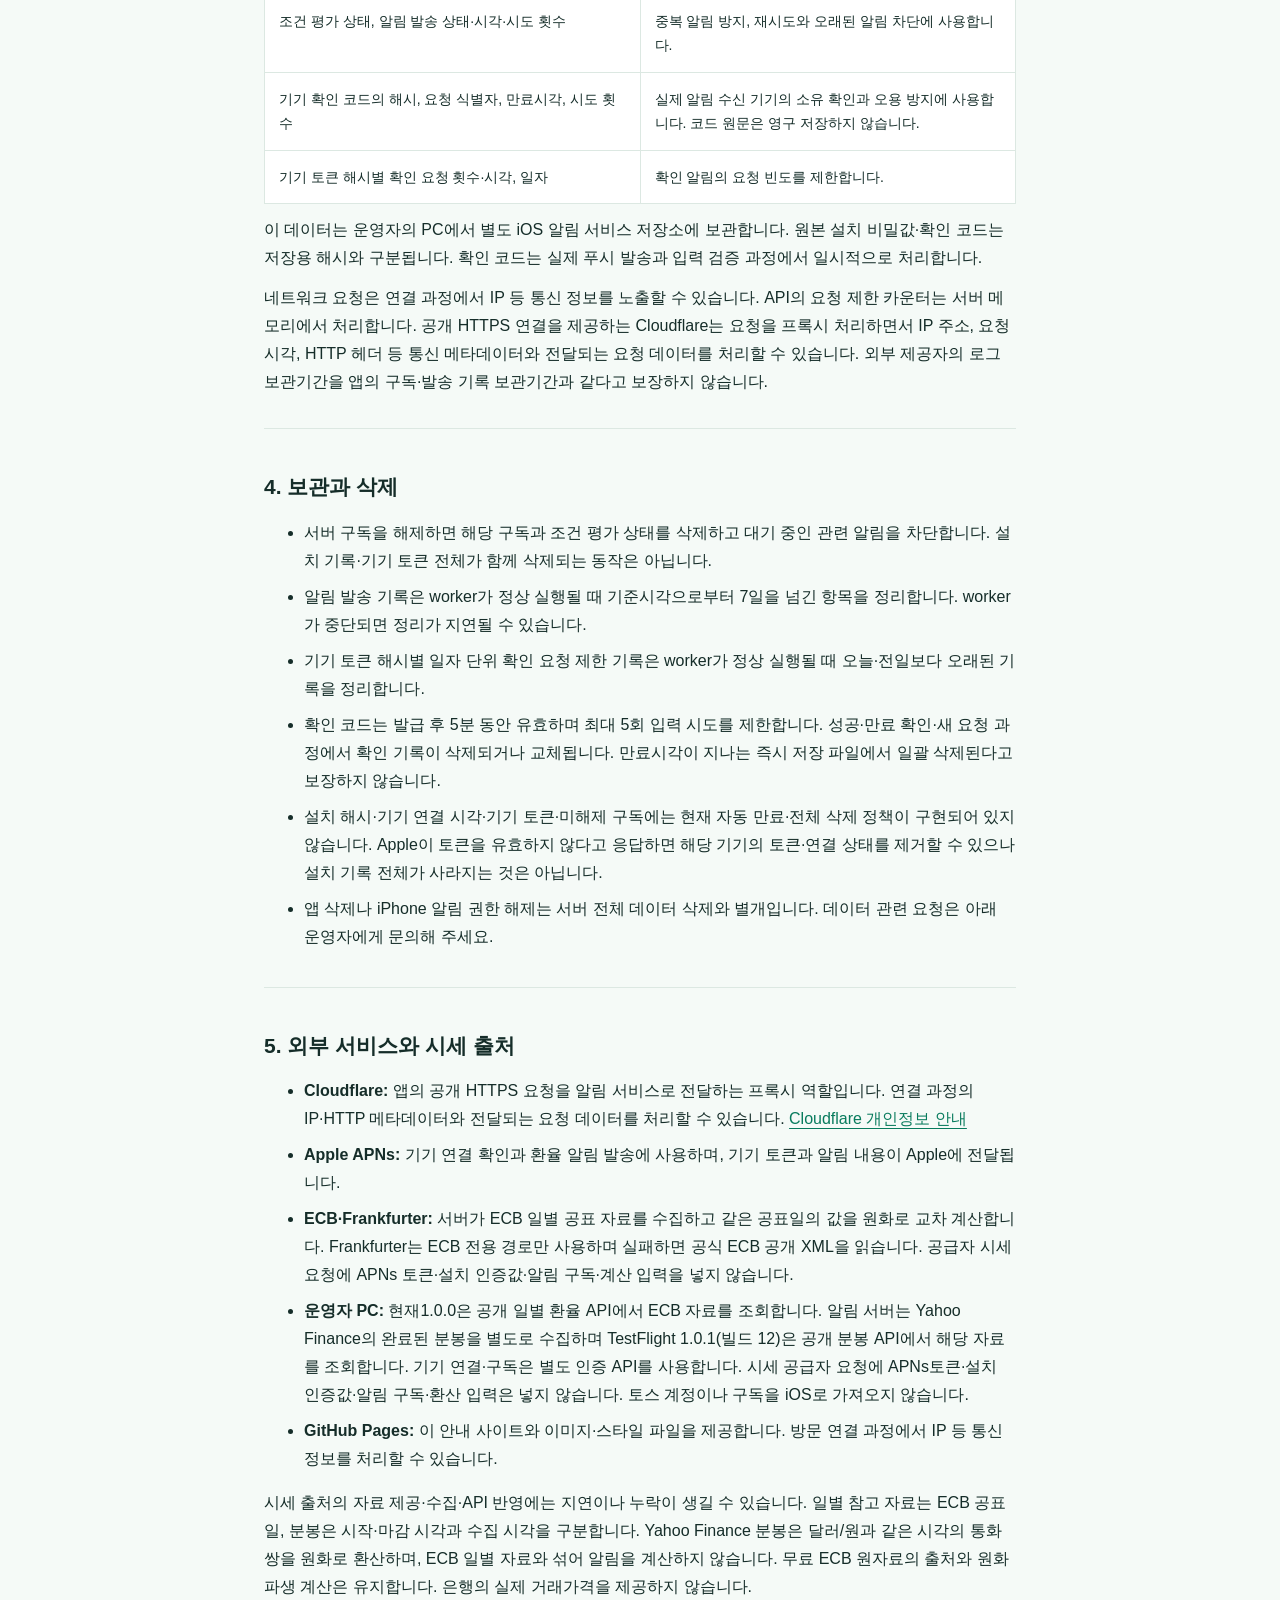
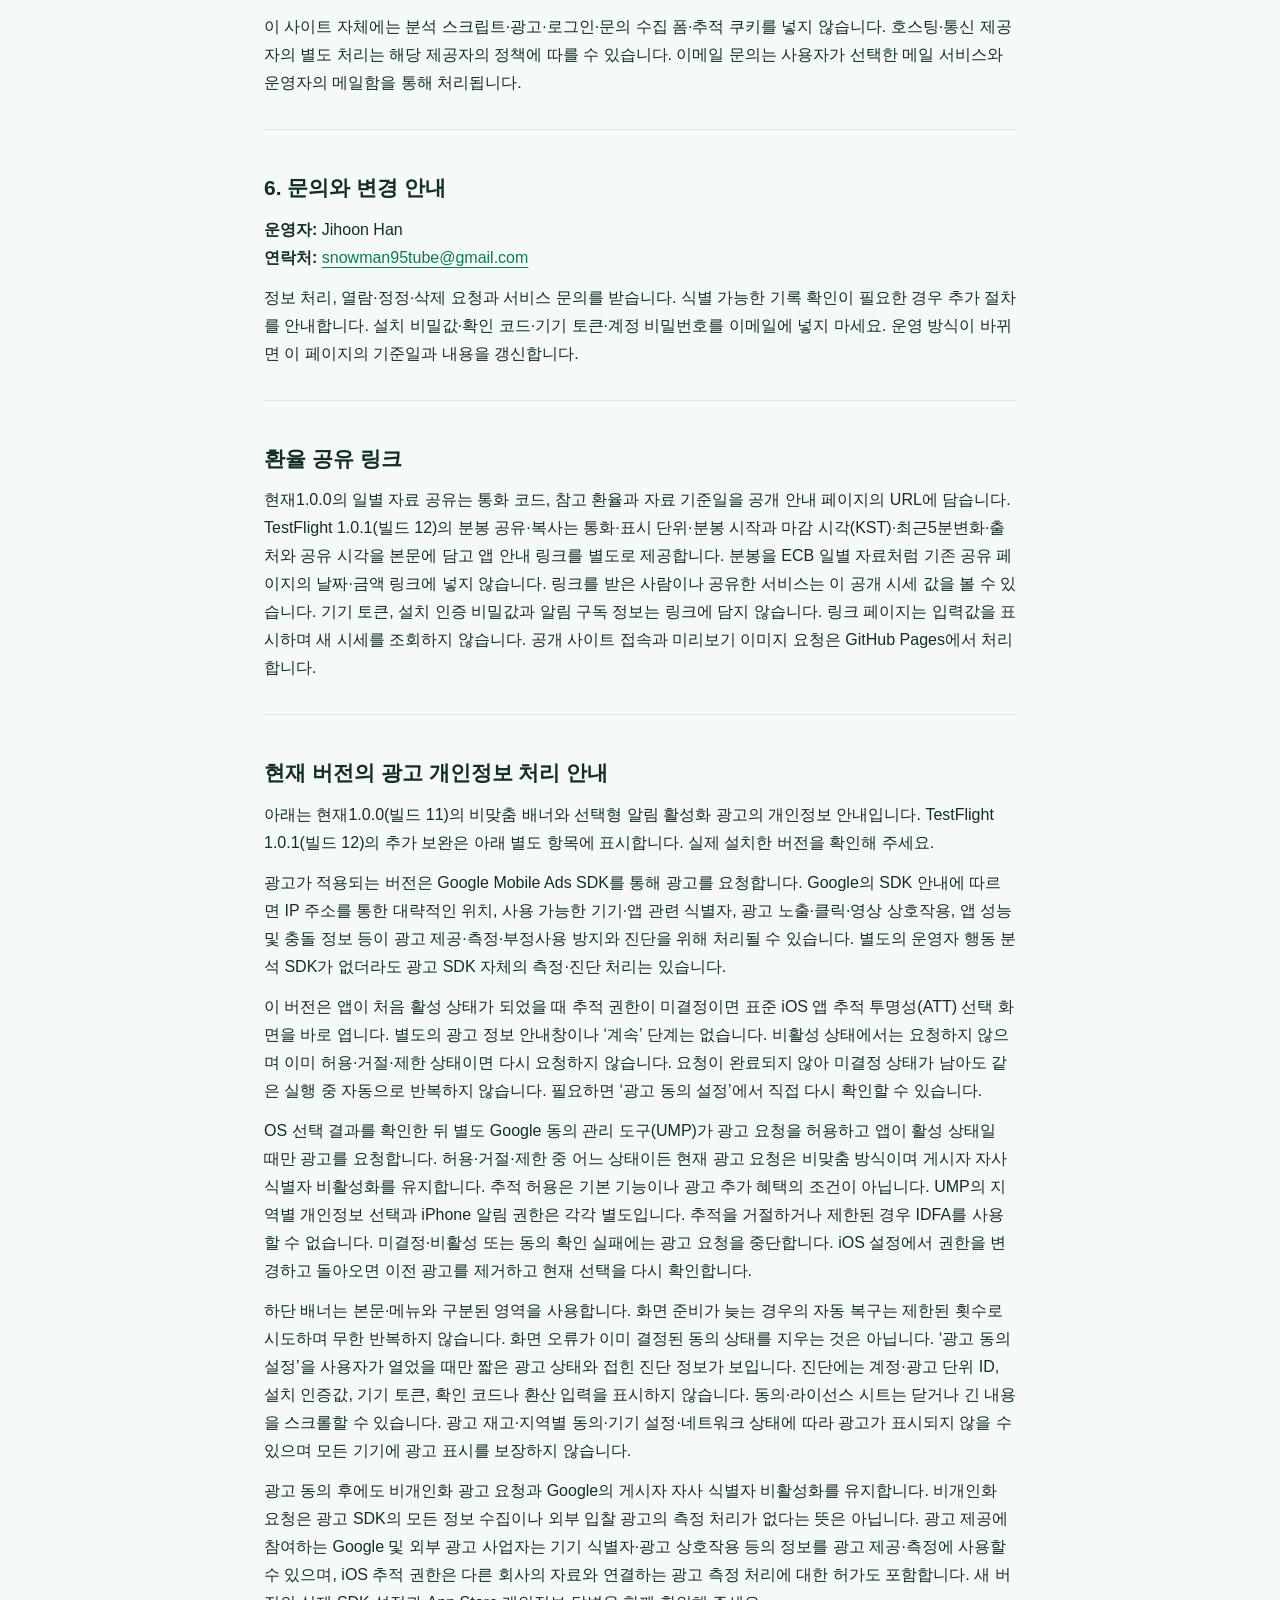
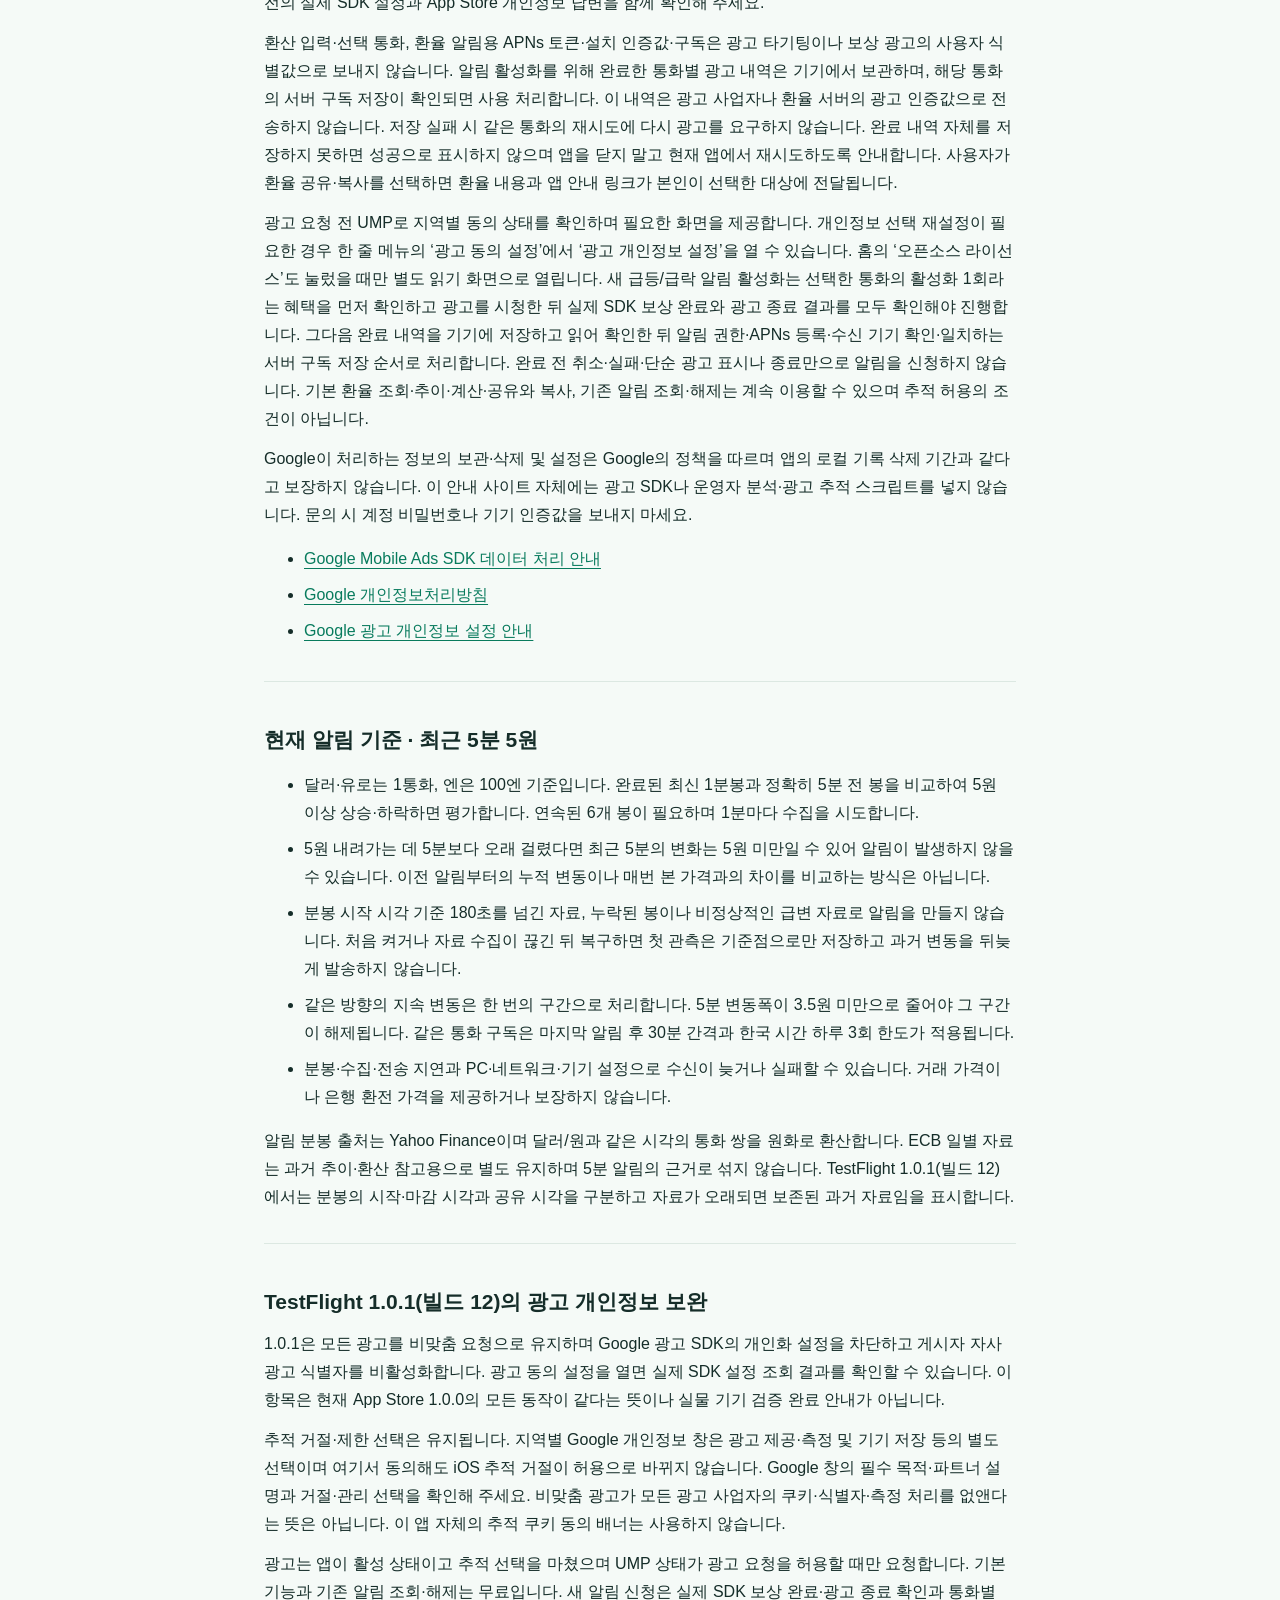
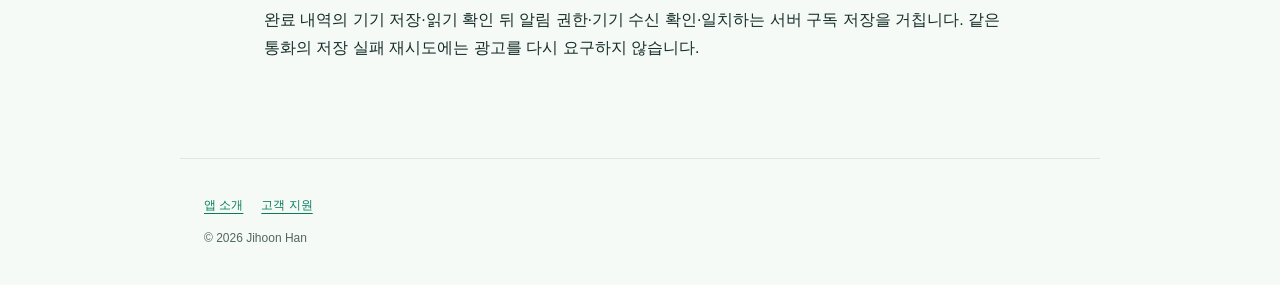
==== commit 0994db4a: "Update FX TestFlight 1.0.1 build 12 availability" ====
--- a/privacy.html
+++ b/privacy.html
@@ -1,10 +1,10 @@
 <!doctype html><html lang="ko"><head><meta charset="utf-8"><meta name="viewport" content="width=device-width,initial-scale=1"><meta name="description" content="환율 급등급락 알리미의 기기 저장값, 알림 서버 데이터와 보관 방식 안내."><title>개인정보 처리방침 | 환율 급등급락 알리미</title><link rel="stylesheet" href="style.css"><link rel="canonical" href="https://snowman95.github.io/fx-alerts-site/privacy.html"><meta property="og:type" content="website"><meta property="og:locale" content="ko_KR"><meta property="og:site_name" content="환율 급등급락 알리미"><meta property="og:title" content="환율 급등급락 알리미 · 기준일과 함께 읽는 환율"><meta property="og:description" content="ECB 일별 기준환율과 공표일을 확인하는 iPhone 앱의 출시 준비 안내입니다."><meta property="og:url" content="https://snowman95.github.io/fx-alerts-site/privacy.html"><meta property="og:image" content="https://snowman95.github.io/fx-alerts-site/share-preview.png"><meta property="og:image:secure_url" content="https://snowman95.github.io/fx-alerts-site/share-preview.png"><meta property="og:image:type" content="image/png"><meta property="og:image:width" content="1200"><meta property="og:image:height" content="630"><meta property="og:image:alt" content="환율 급등급락 알리미 앱 안내, 상승과 하락 화살표 및 알림 아이콘"><meta name="twitter:card" content="summary_large_image"><meta name="twitter:title" content="환율 급등급락 알리미"><meta name="twitter:description" content="기준일과 함께 읽는 일별 참고 환율과 앱 안내"><meta name="twitter:image" content="https://snowman95.github.io/fx-alerts-site/share-preview.png"><meta name="twitter:image:alt" content="환율 급등급락 알리미 앱 안내"></head><body>
 <header><a class="brand" href="index.html"><img src="brand-icon.png" alt="">환율 급등급락 알리미</a><nav aria-label="사이트 메뉴"><a href="index.html">앱 소개</a><a href="support.html">고객 지원</a><a href="privacy.html" aria-current="page">개인정보</a></nav></header>
-<main class="document"><p class="eyebrow">PRIVACY</p><h1>개인정보 처리방침</h1><p class="small">대상: 독립 iPhone 앱 ‘환율 급등급락 알리미’ 및 이 안내 사이트<br>게시 기준일: 2026년 10월 12일 · 운영자: Jihoon Han</p><div class="notice"><p>현재 App Store 버전 1.0.0(빌드 11)을 제공합니다. 최근 5분 변동을 화면에서도 확인하는 1.0.1 업데이트는 준비 중이며 아직 TestFlight에서 제공하지 않습니다. 알림 서버는 2026년 10월 12일부터 분봉 기준으로 전환되어 기존 구독에도 적용됩니다. 1.0.0의 일별 환율 화면과 새로운 알림 기준은 다르며 새 알림 신청은 업데이트가 필요합니다. 기존 구독 조회·무료 해제는 유지합니다. 실제 iPhone의 시장 알림 수신이나 모든 기기의 광고 표시를 보장하지 않습니다.</p><p>아래 알림 서버 처리는 사용자가 알림 설정·기기 연결을 요청할 때 적용됩니다. 공개 HTTPS 요청은 Cloudflare를 경유합니다.</p></div>
-<section><h2>1. 이용 방식</h2><p>회원가입·계정 로그인과 앱 내 구매, 별도의 자체 행동 분석 SDK를 사용하지 않습니다. 현재 App Store 1.0.0(빌드 11)의 조회 화면은 ECB 일별 자료를 사용하며 알림 서버는 분봉으로 전환되었습니다. 새1.0.1 화면의 분봉 조회는 준비 중입니다. 비맞춤 배너·선택형 보상 광고의 개인 정보 처리는 별도로 안내합니다. 광고 표시는 추적 권한 선택 완료와 별도의 광고 개인정보 선택 상태에 따릅니다. 광고 SDK 정보 처리는 아래 별도 항목에서 안내합니다. 토스 계정·구매·알림 구독을 가져오지 않습니다. 앱을 열람하는 것만으로 이름·이메일·전화번호를 요구하지 않습니다.</p></section>
-<section><h2>2. iPhone에 보관되는 값</h2><p>선택 통화·마지막 확인한 ECB 공개 환율 자료와 급등/급락 알림 활성화를 위해 완료한 통화별 광고 내역을 앱 저장소에 보관합니다. 준비 중인1.0.1은 마지막으로 확인한 분봉 자료와 수집·분봉 시각도 구분하여 기기에 보관합니다. 통화별 완료 내역은 같은 통화의 저장 재시도를 위해 보관하며, 일치하는 서버 구독 저장을 확인한 뒤 사용 처리합니다. 환산 입력은 화면의 기기 메모리에서 계산하며 운영자 환율 수집·알림 API나 광고 요청에 넣지 않습니다. 서버 설정을 관리하기 위한 무작위 설치 인증 비밀값도 이 기기에 보관합니다. 원본 비밀값은 인증 요청 시 HTTPS로 전달되지만 서버의 영구 저장소에는 원본을 보관하지 않고 해시값으로 설치를 구분합니다. 앱 삭제·저장소 초기화 시 이 값이 사라질 수 있으며, 이전 서버 기록과 다시 연결된다는 보장은 없습니다.</p></section>
+<main class="document"><p class="eyebrow">PRIVACY</p><h1>개인정보 처리방침</h1><p class="small">대상: 독립 iPhone 앱 ‘환율 급등급락 알리미’ 및 이 안내 사이트<br>게시 기준일: 2026년 10월 12일 · 운영자: Jihoon Han</p><div class="notice"><p>현재 App Store 버전 1.0.0(빌드 11)을 제공합니다. 최근 5분 변동을 화면에서도 확인하는 1.0.1(빌드 12)을 TestFlight에서 제공합니다. 새 1.0.1의 정식 App Store 심사는 아직 제출하지 않았습니다. 알림 서버는 2026년 10월 12일부터 분봉 기준으로 전환되어 기존 구독에도 적용됩니다. 1.0.0의 일별 환율 화면과 새로운 알림 기준은 다르며 새 알림 신청은 업데이트가 필요합니다. 기존 구독 조회·무료 해제는 유지합니다. 실제 iPhone의 시장 알림 수신이나 모든 기기의 광고 표시를 보장하지 않습니다.</p><p>아래 알림 서버 처리는 사용자가 알림 설정·기기 연결을 요청할 때 적용됩니다. 공개 HTTPS 요청은 Cloudflare를 경유합니다.</p></div>
+<section><h2>1. 이용 방식</h2><p>회원가입·계정 로그인과 앱 내 구매, 별도의 자체 행동 분석 SDK를 사용하지 않습니다. 현재 App Store 1.0.0(빌드 11)의 조회 화면은 ECB 일별 자료를 사용하며 알림 서버는 분봉으로 전환되었습니다. TestFlight 1.0.1(빌드 12) 화면에서는 분봉을 조회할 수 있습니다. 비맞춤 배너·선택형 보상 광고의 개인 정보 처리는 별도로 안내합니다. 광고 표시는 추적 권한 선택 완료와 별도의 광고 개인정보 선택 상태에 따릅니다. 광고 SDK 정보 처리는 아래 별도 항목에서 안내합니다. 토스 계정·구매·알림 구독을 가져오지 않습니다. 앱을 열람하는 것만으로 이름·이메일·전화번호를 요구하지 않습니다.</p></section>
+<section><h2>2. iPhone에 보관되는 값</h2><p>선택 통화·마지막 확인한 ECB 공개 환율 자료와 급등/급락 알림 활성화를 위해 완료한 통화별 광고 내역을 앱 저장소에 보관합니다. TestFlight 1.0.1(빌드 12)은 마지막으로 확인한 분봉 자료와 수집·분봉 시각도 구분하여 기기에 보관합니다. 통화별 완료 내역은 같은 통화의 저장 재시도를 위해 보관하며, 일치하는 서버 구독 저장을 확인한 뒤 사용 처리합니다. 환산 입력은 화면의 기기 메모리에서 계산하며 운영자 환율 수집·알림 API나 광고 요청에 넣지 않습니다. 서버 설정을 관리하기 위한 무작위 설치 인증 비밀값도 이 기기에 보관합니다. 원본 비밀값은 인증 요청 시 HTTPS로 전달되지만 서버의 영구 저장소에는 원본을 보관하지 않고 해시값으로 설치를 구분합니다. 앱 삭제·저장소 초기화 시 이 값이 사라질 수 있으며, 이전 서버 기록과 다시 연결된다는 보장은 없습니다.</p></section>
 <section><h2>3. 알림 서버에서 처리하는 정보</h2><table><tbody><tr><th>정보</th><th>사용 목적</th></tr><tr><td>APNs 기기 토큰</td><td>Apple 푸시 알림을 해당 기기로 전송하고 연결 상태를 확인합니다.</td></tr><tr><td>설치 인증 정보의 해시, 연결 시각</td><td>해당 설치의 구독을 조회·변경·해제하고 다른 설치와 구분합니다.</td></tr><tr><td>통화, 급등급락 알림 구독</td><td>급등급락 조건을 평가합니다.</td></tr><tr><td>조건 평가 상태, 알림 발송 상태·시각·시도 횟수</td><td>중복 알림 방지, 재시도와 오래된 알림 차단에 사용합니다.</td></tr><tr><td>기기 확인 코드의 해시, 요청 식별자, 만료시각, 시도 횟수</td><td>실제 알림 수신 기기의 소유 확인과 오용 방지에 사용합니다. 코드 원문은 영구 저장하지 않습니다.</td></tr><tr><td>기기 토큰 해시별 확인 요청 횟수·시각, 일자</td><td>확인 알림의 요청 빈도를 제한합니다.</td></tr></tbody></table><p>이 데이터는 운영자의 PC에서 별도 iOS 알림 서비스 저장소에 보관합니다. 원본 설치 비밀값·확인 코드는 저장용 해시와 구분됩니다. 확인 코드는 실제 푸시 발송과 입력 검증 과정에서 일시적으로 처리합니다.</p><p>네트워크 요청은 연결 과정에서 IP 등 통신 정보를 노출할 수 있습니다. API의 요청 제한 카운터는 서버 메모리에서 처리합니다. 공개 HTTPS 연결을 제공하는 Cloudflare는 요청을 프록시 처리하면서 IP 주소, 요청 시각, HTTP 헤더 등 통신 메타데이터와 전달되는 요청 데이터를 처리할 수 있습니다. 외부 제공자의 로그 보관기간을 앱의 구독·발송 기록 보관기간과 같다고 보장하지 않습니다.</p></section>
 <section><h2>4. 보관과 삭제</h2><ul><li>서버 구독을 해제하면 해당 구독과 조건 평가 상태를 삭제하고 대기 중인 관련 알림을 차단합니다. 설치 기록·기기 토큰 전체가 함께 삭제되는 동작은 아닙니다.</li><li>알림 발송 기록은 worker가 정상 실행될 때 기준시각으로부터 7일을 넘긴 항목을 정리합니다. worker가 중단되면 정리가 지연될 수 있습니다.</li><li>기기 토큰 해시별 일자 단위 확인 요청 제한 기록은 worker가 정상 실행될 때 오늘·전일보다 오래된 기록을 정리합니다.</li><li>확인 코드는 발급 후 5분 동안 유효하며 최대 5회 입력 시도를 제한합니다. 성공·만료 확인·새 요청 과정에서 확인 기록이 삭제되거나 교체됩니다. 만료시각이 지나는 즉시 저장 파일에서 일괄 삭제된다고 보장하지 않습니다.</li><li>설치 해시·기기 연결 시각·기기 토큰·미해제 구독에는 현재 자동 만료·전체 삭제 정책이 구현되어 있지 않습니다. Apple이 토큰을 유효하지 않다고 응답하면 해당 기기의 토큰·연결 상태를 제거할 수 있으나 설치 기록 전체가 사라지는 것은 아닙니다.</li><li>앱 삭제나 iPhone 알림 권한 해제는 서버 전체 데이터 삭제와 별개입니다. 데이터 관련 요청은 아래 운영자에게 문의해 주세요.</li></ul></section>
-<section><h2>5. 외부 서비스와 시세 출처</h2><ul><li><strong>Cloudflare:</strong> 앱의 공개 HTTPS 요청을 알림 서비스로 전달하는 프록시 역할입니다. 연결 과정의 IP·HTTP 메타데이터와 전달되는 요청 데이터를 처리할 수 있습니다. <a href="https://www.cloudflare.com/privacypolicy/" rel="noreferrer">Cloudflare 개인정보 안내</a></li><li><strong>Apple APNs:</strong> 기기 연결 확인과 환율 알림 발송에 사용하며, 기기 토큰과 알림 내용이 Apple에 전달됩니다.</li><li><strong>ECB·Frankfurter:</strong> 서버가 ECB 일별 공표 자료를 수집하고 같은 공표일의 값을 원화로 교차 계산합니다. Frankfurter는 ECB 전용 경로만 사용하며 실패하면 공식 ECB 공개 XML을 읽습니다. 공급자 시세 요청에 APNs 토큰·설치 인증값·알림 구독·계산 입력을 넣지 않습니다.</li><li><strong>운영자 PC:</strong> 현재1.0.0은 공개 일별 환율 API에서 ECB 자료를 조회합니다. 알림 서버는 Yahoo Finance의 완료된 분봉을 별도로 수집하며 준비 중인1.0.1은 공개 분봉 API에서 해당 자료를 조회합니다. 기기 연결·구독은 별도 인증 API를 사용합니다. 시세 공급자 요청에 APNs토큰·설치 인증값·알림 구독·환산 입력은 넣지 않습니다. 토스 계정이나 구독을 iOS로 가져오지 않습니다.</li><li><strong>GitHub Pages:</strong> 이 안내 사이트와 이미지·스타일 파일을 제공합니다. 방문 연결 과정에서 IP 등 통신 정보를 처리할 수 있습니다.</li></ul><p>시세 출처의 자료 제공·수집·API 반영에는 지연이나 누락이 생길 수 있습니다. 일별 참고 자료는 ECB 공표일, 분봉은 시작·마감 시각과 수집 시각을 구분합니다. Yahoo Finance 분봉은 달러/원과 같은 시각의 통화 쌍을 원화로 환산하며, ECB 일별 자료와 섞어 알림을 계산하지 않습니다. 무료 ECB 원자료의 출처와 원화 파생 계산은 유지합니다. 은행의 실제 거래가격을 제공하지 않습니다.</p><p>이 사이트 자체에는 분석 스크립트·광고·로그인·문의 수집 폼·추적 쿠키를 넣지 않습니다. 호스팅·통신 제공자의 별도 처리는 해당 제공자의 정책에 따를 수 있습니다. 이메일 문의는 사용자가 선택한 메일 서비스와 운영자의 메일함을 통해 처리됩니다.</p></section>
-<section><h2>6. 문의와 변경 안내</h2><p><strong>운영자:</strong> Jihoon Han<br><strong>연락처:</strong> <a href="mailto:snowman95tube@gmail.com">snowman95tube@gmail.com</a></p><p>정보 처리, 열람·정정·삭제 요청과 서비스 문의를 받습니다. 식별 가능한 기록 확인이 필요한 경우 추가 절차를 안내합니다. 설치 비밀값·확인 코드·기기 토큰·계정 비밀번호를 이메일에 넣지 마세요. 운영 방식이 바뀌면 이 페이지의 기준일과 내용을 갱신합니다.</p></section><section><h2>환율 공유 링크</h2><p>현재1.0.0의 일별 자료 공유는 통화 코드, 참고 환율과 자료 기준일을 공개 안내 페이지의 URL에 담습니다. 준비 중인1.0.1의 분봉 공유·복사는 통화·표시 단위·분봉 시작과 마감 시각(KST)·최근5분변화·출처와 공유 시각을 본문에 담고 앱 안내 링크를 별도로 제공합니다. 분봉을 ECB 일별 자료처럼 기존 공유 페이지의 날짜·금액 링크에 넣지 않습니다. 링크를 받은 사람이나 공유한 서비스는 이 공개 시세 값을 볼 수 있습니다. 기기 토큰, 설치 인증 비밀값과 알림 구독 정보는 링크에 담지 않습니다. 링크 페이지는 입력값을 표시하며 새 시세를 조회하지 않습니다. 공개 사이트 접속과 미리보기 이미지 요청은 GitHub Pages에서 처리합니다.</p></section><section id="ad-sdk-privacy-build9"><h2>현재 버전의 광고 개인정보 처리 안내</h2><p>아래는 현재1.0.0(빌드 11)의 비맞춤 배너와 선택형 알림 활성화 광고의 개인정보 안내입니다. 준비 중인1.0.1의 추가 보완은 아래 별도 항목에 표시합니다. 실제 설치한 버전을 확인해 주세요.</p><p>광고가 적용되는 버전은 Google Mobile Ads SDK를 통해 광고를 요청합니다. Google의 SDK 안내에 따르면 IP 주소를 통한 대략적인 위치, 사용 가능한 기기·앱 관련 식별자, 광고 노출·클릭·영상 상호작용, 앱 성능 및 충돌 정보 등이 광고 제공·측정·부정사용 방지와 진단을 위해 처리될 수 있습니다. 별도의 운영자 행동 분석 SDK가 없더라도 광고 SDK 자체의 측정·진단 처리는 있습니다.</p><p>이 버전은 앱이 처음 활성 상태가 되었을 때 추적 권한이 미결정이면 표준 iOS 앱 추적 투명성(ATT) 선택 화면을 바로 엽니다. 별도의 광고 정보 안내창이나 ‘계속’ 단계는 없습니다. 비활성 상태에서는 요청하지 않으며 이미 허용·거절·제한 상태이면 다시 요청하지 않습니다. 요청이 완료되지 않아 미결정 상태가 남아도 같은 실행 중 자동으로 반복하지 않습니다. 필요하면 ‘광고 동의 설정’에서 직접 다시 확인할 수 있습니다.</p><p>OS 선택 결과를 확인한 뒤 별도 Google 동의 관리 도구(UMP)가 광고 요청을 허용하고 앱이 활성 상태일 때만 광고를 요청합니다. 허용·거절·제한 중 어느 상태이든 현재 광고 요청은 비맞춤 방식이며 게시자 자사 식별자 비활성화를 유지합니다. 추적 허용은 기본 기능이나 광고 추가 혜택의 조건이 아닙니다. UMP의 지역별 개인정보 선택과 iPhone 알림 권한은 각각 별도입니다. 추적을 거절하거나 제한된 경우 IDFA를 사용할 수 없습니다. 미결정·비활성 또는 동의 확인 실패에는 광고 요청을 중단합니다. iOS 설정에서 권한을 변경하고 돌아오면 이전 광고를 제거하고 현재 선택을 다시 확인합니다.</p><p>하단 배너는 본문·메뉴와 구분된 영역을 사용합니다. 화면 준비가 늦는 경우의 자동 복구는 제한된 횟수로 시도하며 무한 반복하지 않습니다. 화면 오류가 이미 결정된 동의 상태를 지우는 것은 아닙니다. ‘광고 동의 설정’을 사용자가 열었을 때만 짧은 광고 상태와 접힌 진단 정보가 보입니다. 진단에는 계정·광고 단위 ID, 설치 인증값, 기기 토큰, 확인 코드나 환산 입력을 표시하지 않습니다. 동의·라이선스 시트는 닫거나 긴 내용을 스크롤할 수 있습니다. 광고 재고·지역별 동의·기기 설정·네트워크 상태에 따라 광고가 표시되지 않을 수 있으며 모든 기기에 광고 표시를 보장하지 않습니다.</p><p>광고 동의 후에도 비개인화 광고 요청과 Google의 게시자 자사 식별자 비활성화를 유지합니다. 비개인화 요청은 광고 SDK의 모든 정보 수집이나 외부 입찰 광고의 측정 처리가 없다는 뜻은 아닙니다. 광고 제공에 참여하는 Google 및 외부 광고 사업자는 기기 식별자·광고 상호작용 등의 정보를 광고 제공·측정에 사용할 수 있으며, iOS 추적 권한은 다른 회사의 자료와 연결하는 광고 측정 처리에 대한 허가도 포함합니다. 새 버전의 실제 SDK 설정과 App Store 개인정보 답변을 함께 확인해 주세요.</p><p>환산 입력·선택 통화, 환율 알림용 APNs 토큰·설치 인증값·구독은 광고 타기팅이나 보상 광고의 사용자 식별값으로 보내지 않습니다. 알림 활성화를 위해 완료한 통화별 광고 내역은 기기에서 보관하며, 해당 통화의 서버 구독 저장이 확인되면 사용 처리합니다. 이 내역은 광고 사업자나 환율 서버의 광고 인증값으로 전송하지 않습니다. 저장 실패 시 같은 통화의 재시도에 다시 광고를 요구하지 않습니다. 완료 내역 자체를 저장하지 못하면 성공으로 표시하지 않으며 앱을 닫지 말고 현재 앱에서 재시도하도록 안내합니다. 사용자가 환율 공유·복사를 선택하면 환율 내용과 앱 안내 링크가 본인이 선택한 대상에 전달됩니다.</p><p>광고 요청 전 UMP로 지역별 동의 상태를 확인하며 필요한 화면을 제공합니다. 개인정보 선택 재설정이 필요한 경우 한 줄 메뉴의 ‘광고 동의 설정’에서 ‘광고 개인정보 설정’을 열 수 있습니다. 홈의 ‘오픈소스 라이선스’도 눌렀을 때만 별도 읽기 화면으로 열립니다. 새 급등/급락 알림 활성화는 선택한 통화의 활성화 1회라는 혜택을 먼저 확인하고 광고를 시청한 뒤 실제 SDK 보상 완료와 광고 종료 결과를 모두 확인해야 진행합니다. 그다음 완료 내역을 기기에 저장하고 읽어 확인한 뒤 알림 권한·APNs 등록·수신 기기 확인·일치하는 서버 구독 저장 순서로 처리합니다. 완료 전 취소·실패·단순 광고 표시나 종료만으로 알림을 신청하지 않습니다. 기본 환율 조회·추이·계산·공유와 복사, 기존 알림 조회·해제는 계속 이용할 수 있으며 추적 허용의 조건이 아닙니다.</p><p>Google이 처리하는 정보의 보관·삭제 및 설정은 Google의 정책을 따르며 앱의 로컬 기록 삭제 기간과 같다고 보장하지 않습니다. 이 안내 사이트 자체에는 광고 SDK나 운영자 분석·광고 추적 스크립트를 넣지 않습니다. 문의 시 계정 비밀번호나 기기 인증값을 보내지 마세요.</p><ul><li><a href="https://developers.google.com/admob/ios/privacy/data-disclosure" rel="noopener noreferrer">Google Mobile Ads SDK 데이터 처리 안내</a></li><li><a href="https://policies.google.com/privacy" rel="noopener noreferrer">Google 개인정보처리방침</a></li><li><a href="https://myadcenter.google.com/" rel="noopener noreferrer">Google 광고 개인정보 설정 안내</a></li></ul></section><section id="five-minute-alerts"><h2>현재 알림 기준 · 최근 5분 5원</h2><ul><li>달러·유로는 1통화, 엔은 100엔 기준입니다. 완료된 최신 1분봉과 정확히 5분 전 봉을 비교하여 5원 이상 상승·하락하면 평가합니다. 연속된 6개 봉이 필요하며 1분마다 수집을 시도합니다.</li><li>5원 내려가는 데 5분보다 오래 걸렸다면 최근 5분의 변화는 5원 미만일 수 있어 알림이 발생하지 않을 수 있습니다. 이전 알림부터의 누적 변동이나 매번 본 가격과의 차이를 비교하는 방식은 아닙니다.</li><li>분봉 시작 시각 기준 180초를 넘긴 자료, 누락된 봉이나 비정상적인 급변 자료로 알림을 만들지 않습니다. 처음 켜거나 자료 수집이 끊긴 뒤 복구하면 첫 관측은 기준점으로만 저장하고 과거 변동을 뒤늦게 발송하지 않습니다.</li><li>같은 방향의 지속 변동은 한 번의 구간으로 처리합니다. 5분 변동폭이 3.5원 미만으로 줄어야 그 구간이 해제됩니다. 같은 통화 구독은 마지막 알림 후 30분 간격과 한국 시간 하루 3회 한도가 적용됩니다.</li><li>분봉·수집·전송 지연과 PC·네트워크·기기 설정으로 수신이 늦거나 실패할 수 있습니다. 거래 가격이나 은행 환전 가격을 제공하거나 보장하지 않습니다.</li></ul><p>알림 분봉 출처는 Yahoo Finance이며 달러/원과 같은 시각의 통화 쌍을 원화로 환산합니다. ECB 일별 자료는 과거 추이·환산 참고용으로 별도 유지하며 5분 알림의 근거로 섞지 않습니다. 아직 제공되지 않은 1.0.1에서는 분봉의 시작·마감 시각과 공유 시각을 구분하고 자료가 오래되면 보존된 과거 자료임을 표시하도록 준비하고 있습니다.</p></section><section id="version-101-ad-privacy"><h2>준비 중인 1.0.1의 광고 개인정보 보완</h2><p>1.0.1은 모든 광고를 비맞춤 요청으로 유지하며 Google 광고 SDK의 개인화 설정을 차단하고 게시자 자사 광고 식별자를 비활성화합니다. 광고 동의 설정을 열면 실제 SDK 설정 조회 결과를 확인할 수 있습니다. 이 항목은 현재 1.0.0의 모든 동작이 같다는 뜻이나 새 버전 제공·실물 기기 검증 완료 안내가 아닙니다.</p><p>추적 거절·제한 선택은 유지됩니다. 지역별 Google 개인정보 창은 광고 제공·측정 및 기기 저장 등의 별도 선택이며 여기서 동의해도 iOS 추적 거절이 허용으로 바뀌지 않습니다. Google 창의 필수 목적·파트너 설명과 거절·관리 선택을 확인해 주세요. 비맞춤 광고가 모든 광고 사업자의 쿠키·식별자·측정 처리를 없앤다는 뜻은 아닙니다. 이 앱 자체의 추적 쿠키 동의 배너는 사용하지 않습니다.</p><p>광고는 앱이 활성 상태이고 추적 선택을 마쳤으며 UMP 상태가 광고 요청을 허용할 때만 요청합니다. 기본 기능과 기존 알림 조회·해제는 무료입니다. 새 알림 신청은 실제 SDK 보상 완료·광고 종료 확인과 통화별 완료 내역의 기기 저장·읽기 확인 뒤 알림 권한·기기 수신 확인·일치하는 서버 구독 저장을 거칩니다. 같은 통화의 저장 실패 재시도에는 광고를 다시 요구하지 않습니다.</p></section></main>
+<section><h2>5. 외부 서비스와 시세 출처</h2><ul><li><strong>Cloudflare:</strong> 앱의 공개 HTTPS 요청을 알림 서비스로 전달하는 프록시 역할입니다. 연결 과정의 IP·HTTP 메타데이터와 전달되는 요청 데이터를 처리할 수 있습니다. <a href="https://www.cloudflare.com/privacypolicy/" rel="noreferrer">Cloudflare 개인정보 안내</a></li><li><strong>Apple APNs:</strong> 기기 연결 확인과 환율 알림 발송에 사용하며, 기기 토큰과 알림 내용이 Apple에 전달됩니다.</li><li><strong>ECB·Frankfurter:</strong> 서버가 ECB 일별 공표 자료를 수집하고 같은 공표일의 값을 원화로 교차 계산합니다. Frankfurter는 ECB 전용 경로만 사용하며 실패하면 공식 ECB 공개 XML을 읽습니다. 공급자 시세 요청에 APNs 토큰·설치 인증값·알림 구독·계산 입력을 넣지 않습니다.</li><li><strong>운영자 PC:</strong> 현재1.0.0은 공개 일별 환율 API에서 ECB 자료를 조회합니다. 알림 서버는 Yahoo Finance의 완료된 분봉을 별도로 수집하며 TestFlight 1.0.1(빌드 12)은 공개 분봉 API에서 해당 자료를 조회합니다. 기기 연결·구독은 별도 인증 API를 사용합니다. 시세 공급자 요청에 APNs토큰·설치 인증값·알림 구독·환산 입력은 넣지 않습니다. 토스 계정이나 구독을 iOS로 가져오지 않습니다.</li><li><strong>GitHub Pages:</strong> 이 안내 사이트와 이미지·스타일 파일을 제공합니다. 방문 연결 과정에서 IP 등 통신 정보를 처리할 수 있습니다.</li></ul><p>시세 출처의 자료 제공·수집·API 반영에는 지연이나 누락이 생길 수 있습니다. 일별 참고 자료는 ECB 공표일, 분봉은 시작·마감 시각과 수집 시각을 구분합니다. Yahoo Finance 분봉은 달러/원과 같은 시각의 통화 쌍을 원화로 환산하며, ECB 일별 자료와 섞어 알림을 계산하지 않습니다. 무료 ECB 원자료의 출처와 원화 파생 계산은 유지합니다. 은행의 실제 거래가격을 제공하지 않습니다.</p><p>이 사이트 자체에는 분석 스크립트·광고·로그인·문의 수집 폼·추적 쿠키를 넣지 않습니다. 호스팅·통신 제공자의 별도 처리는 해당 제공자의 정책에 따를 수 있습니다. 이메일 문의는 사용자가 선택한 메일 서비스와 운영자의 메일함을 통해 처리됩니다.</p></section>
+<section><h2>6. 문의와 변경 안내</h2><p><strong>운영자:</strong> Jihoon Han<br><strong>연락처:</strong> <a href="mailto:snowman95tube@gmail.com">snowman95tube@gmail.com</a></p><p>정보 처리, 열람·정정·삭제 요청과 서비스 문의를 받습니다. 식별 가능한 기록 확인이 필요한 경우 추가 절차를 안내합니다. 설치 비밀값·확인 코드·기기 토큰·계정 비밀번호를 이메일에 넣지 마세요. 운영 방식이 바뀌면 이 페이지의 기준일과 내용을 갱신합니다.</p></section><section><h2>환율 공유 링크</h2><p>현재1.0.0의 일별 자료 공유는 통화 코드, 참고 환율과 자료 기준일을 공개 안내 페이지의 URL에 담습니다. TestFlight 1.0.1(빌드 12)의 분봉 공유·복사는 통화·표시 단위·분봉 시작과 마감 시각(KST)·최근5분변화·출처와 공유 시각을 본문에 담고 앱 안내 링크를 별도로 제공합니다. 분봉을 ECB 일별 자료처럼 기존 공유 페이지의 날짜·금액 링크에 넣지 않습니다. 링크를 받은 사람이나 공유한 서비스는 이 공개 시세 값을 볼 수 있습니다. 기기 토큰, 설치 인증 비밀값과 알림 구독 정보는 링크에 담지 않습니다. 링크 페이지는 입력값을 표시하며 새 시세를 조회하지 않습니다. 공개 사이트 접속과 미리보기 이미지 요청은 GitHub Pages에서 처리합니다.</p></section><section id="ad-sdk-privacy-build9"><h2>현재 버전의 광고 개인정보 처리 안내</h2><p>아래는 현재1.0.0(빌드 11)의 비맞춤 배너와 선택형 알림 활성화 광고의 개인정보 안내입니다. TestFlight 1.0.1(빌드 12)의 추가 보완은 아래 별도 항목에 표시합니다. 실제 설치한 버전을 확인해 주세요.</p><p>광고가 적용되는 버전은 Google Mobile Ads SDK를 통해 광고를 요청합니다. Google의 SDK 안내에 따르면 IP 주소를 통한 대략적인 위치, 사용 가능한 기기·앱 관련 식별자, 광고 노출·클릭·영상 상호작용, 앱 성능 및 충돌 정보 등이 광고 제공·측정·부정사용 방지와 진단을 위해 처리될 수 있습니다. 별도의 운영자 행동 분석 SDK가 없더라도 광고 SDK 자체의 측정·진단 처리는 있습니다.</p><p>이 버전은 앱이 처음 활성 상태가 되었을 때 추적 권한이 미결정이면 표준 iOS 앱 추적 투명성(ATT) 선택 화면을 바로 엽니다. 별도의 광고 정보 안내창이나 ‘계속’ 단계는 없습니다. 비활성 상태에서는 요청하지 않으며 이미 허용·거절·제한 상태이면 다시 요청하지 않습니다. 요청이 완료되지 않아 미결정 상태가 남아도 같은 실행 중 자동으로 반복하지 않습니다. 필요하면 ‘광고 동의 설정’에서 직접 다시 확인할 수 있습니다.</p><p>OS 선택 결과를 확인한 뒤 별도 Google 동의 관리 도구(UMP)가 광고 요청을 허용하고 앱이 활성 상태일 때만 광고를 요청합니다. 허용·거절·제한 중 어느 상태이든 현재 광고 요청은 비맞춤 방식이며 게시자 자사 식별자 비활성화를 유지합니다. 추적 허용은 기본 기능이나 광고 추가 혜택의 조건이 아닙니다. UMP의 지역별 개인정보 선택과 iPhone 알림 권한은 각각 별도입니다. 추적을 거절하거나 제한된 경우 IDFA를 사용할 수 없습니다. 미결정·비활성 또는 동의 확인 실패에는 광고 요청을 중단합니다. iOS 설정에서 권한을 변경하고 돌아오면 이전 광고를 제거하고 현재 선택을 다시 확인합니다.</p><p>하단 배너는 본문·메뉴와 구분된 영역을 사용합니다. 화면 준비가 늦는 경우의 자동 복구는 제한된 횟수로 시도하며 무한 반복하지 않습니다. 화면 오류가 이미 결정된 동의 상태를 지우는 것은 아닙니다. ‘광고 동의 설정’을 사용자가 열었을 때만 짧은 광고 상태와 접힌 진단 정보가 보입니다. 진단에는 계정·광고 단위 ID, 설치 인증값, 기기 토큰, 확인 코드나 환산 입력을 표시하지 않습니다. 동의·라이선스 시트는 닫거나 긴 내용을 스크롤할 수 있습니다. 광고 재고·지역별 동의·기기 설정·네트워크 상태에 따라 광고가 표시되지 않을 수 있으며 모든 기기에 광고 표시를 보장하지 않습니다.</p><p>광고 동의 후에도 비개인화 광고 요청과 Google의 게시자 자사 식별자 비활성화를 유지합니다. 비개인화 요청은 광고 SDK의 모든 정보 수집이나 외부 입찰 광고의 측정 처리가 없다는 뜻은 아닙니다. 광고 제공에 참여하는 Google 및 외부 광고 사업자는 기기 식별자·광고 상호작용 등의 정보를 광고 제공·측정에 사용할 수 있으며, iOS 추적 권한은 다른 회사의 자료와 연결하는 광고 측정 처리에 대한 허가도 포함합니다. 새 버전의 실제 SDK 설정과 App Store 개인정보 답변을 함께 확인해 주세요.</p><p>환산 입력·선택 통화, 환율 알림용 APNs 토큰·설치 인증값·구독은 광고 타기팅이나 보상 광고의 사용자 식별값으로 보내지 않습니다. 알림 활성화를 위해 완료한 통화별 광고 내역은 기기에서 보관하며, 해당 통화의 서버 구독 저장이 확인되면 사용 처리합니다. 이 내역은 광고 사업자나 환율 서버의 광고 인증값으로 전송하지 않습니다. 저장 실패 시 같은 통화의 재시도에 다시 광고를 요구하지 않습니다. 완료 내역 자체를 저장하지 못하면 성공으로 표시하지 않으며 앱을 닫지 말고 현재 앱에서 재시도하도록 안내합니다. 사용자가 환율 공유·복사를 선택하면 환율 내용과 앱 안내 링크가 본인이 선택한 대상에 전달됩니다.</p><p>광고 요청 전 UMP로 지역별 동의 상태를 확인하며 필요한 화면을 제공합니다. 개인정보 선택 재설정이 필요한 경우 한 줄 메뉴의 ‘광고 동의 설정’에서 ‘광고 개인정보 설정’을 열 수 있습니다. 홈의 ‘오픈소스 라이선스’도 눌렀을 때만 별도 읽기 화면으로 열립니다. 새 급등/급락 알림 활성화는 선택한 통화의 활성화 1회라는 혜택을 먼저 확인하고 광고를 시청한 뒤 실제 SDK 보상 완료와 광고 종료 결과를 모두 확인해야 진행합니다. 그다음 완료 내역을 기기에 저장하고 읽어 확인한 뒤 알림 권한·APNs 등록·수신 기기 확인·일치하는 서버 구독 저장 순서로 처리합니다. 완료 전 취소·실패·단순 광고 표시나 종료만으로 알림을 신청하지 않습니다. 기본 환율 조회·추이·계산·공유와 복사, 기존 알림 조회·해제는 계속 이용할 수 있으며 추적 허용의 조건이 아닙니다.</p><p>Google이 처리하는 정보의 보관·삭제 및 설정은 Google의 정책을 따르며 앱의 로컬 기록 삭제 기간과 같다고 보장하지 않습니다. 이 안내 사이트 자체에는 광고 SDK나 운영자 분석·광고 추적 스크립트를 넣지 않습니다. 문의 시 계정 비밀번호나 기기 인증값을 보내지 마세요.</p><ul><li><a href="https://developers.google.com/admob/ios/privacy/data-disclosure" rel="noopener noreferrer">Google Mobile Ads SDK 데이터 처리 안내</a></li><li><a href="https://policies.google.com/privacy" rel="noopener noreferrer">Google 개인정보처리방침</a></li><li><a href="https://myadcenter.google.com/" rel="noopener noreferrer">Google 광고 개인정보 설정 안내</a></li></ul></section><section id="five-minute-alerts"><h2>현재 알림 기준 · 최근 5분 5원</h2><ul><li>달러·유로는 1통화, 엔은 100엔 기준입니다. 완료된 최신 1분봉과 정확히 5분 전 봉을 비교하여 5원 이상 상승·하락하면 평가합니다. 연속된 6개 봉이 필요하며 1분마다 수집을 시도합니다.</li><li>5원 내려가는 데 5분보다 오래 걸렸다면 최근 5분의 변화는 5원 미만일 수 있어 알림이 발생하지 않을 수 있습니다. 이전 알림부터의 누적 변동이나 매번 본 가격과의 차이를 비교하는 방식은 아닙니다.</li><li>분봉 시작 시각 기준 180초를 넘긴 자료, 누락된 봉이나 비정상적인 급변 자료로 알림을 만들지 않습니다. 처음 켜거나 자료 수집이 끊긴 뒤 복구하면 첫 관측은 기준점으로만 저장하고 과거 변동을 뒤늦게 발송하지 않습니다.</li><li>같은 방향의 지속 변동은 한 번의 구간으로 처리합니다. 5분 변동폭이 3.5원 미만으로 줄어야 그 구간이 해제됩니다. 같은 통화 구독은 마지막 알림 후 30분 간격과 한국 시간 하루 3회 한도가 적용됩니다.</li><li>분봉·수집·전송 지연과 PC·네트워크·기기 설정으로 수신이 늦거나 실패할 수 있습니다. 거래 가격이나 은행 환전 가격을 제공하거나 보장하지 않습니다.</li></ul><p>알림 분봉 출처는 Yahoo Finance이며 달러/원과 같은 시각의 통화 쌍을 원화로 환산합니다. ECB 일별 자료는 과거 추이·환산 참고용으로 별도 유지하며 5분 알림의 근거로 섞지 않습니다. TestFlight 1.0.1(빌드 12)에서는 분봉의 시작·마감 시각과 공유 시각을 구분하고 자료가 오래되면 보존된 과거 자료임을 표시합니다.</p></section><section id="version-101-ad-privacy"><h2>TestFlight 1.0.1(빌드 12)의 광고 개인정보 보완</h2><p>1.0.1은 모든 광고를 비맞춤 요청으로 유지하며 Google 광고 SDK의 개인화 설정을 차단하고 게시자 자사 광고 식별자를 비활성화합니다. 광고 동의 설정을 열면 실제 SDK 설정 조회 결과를 확인할 수 있습니다. 이 항목은 현재 App Store 1.0.0의 모든 동작이 같다는 뜻이나 실물 기기 검증 완료 안내가 아닙니다.</p><p>추적 거절·제한 선택은 유지됩니다. 지역별 Google 개인정보 창은 광고 제공·측정 및 기기 저장 등의 별도 선택이며 여기서 동의해도 iOS 추적 거절이 허용으로 바뀌지 않습니다. Google 창의 필수 목적·파트너 설명과 거절·관리 선택을 확인해 주세요. 비맞춤 광고가 모든 광고 사업자의 쿠키·식별자·측정 처리를 없앤다는 뜻은 아닙니다. 이 앱 자체의 추적 쿠키 동의 배너는 사용하지 않습니다.</p><p>광고는 앱이 활성 상태이고 추적 선택을 마쳤으며 UMP 상태가 광고 요청을 허용할 때만 요청합니다. 기본 기능과 기존 알림 조회·해제는 무료입니다. 새 알림 신청은 실제 SDK 보상 완료·광고 종료 확인과 통화별 완료 내역의 기기 저장·읽기 확인 뒤 알림 권한·기기 수신 확인·일치하는 서버 구독 저장을 거칩니다. 같은 통화의 저장 실패 재시도에는 광고를 다시 요구하지 않습니다.</p></section></main>
 <footer><p><a href="index.html">앱 소개</a><a href="support.html">고객 지원</a></p><p>© 2026 Jihoon Han</p></footer></body></html>
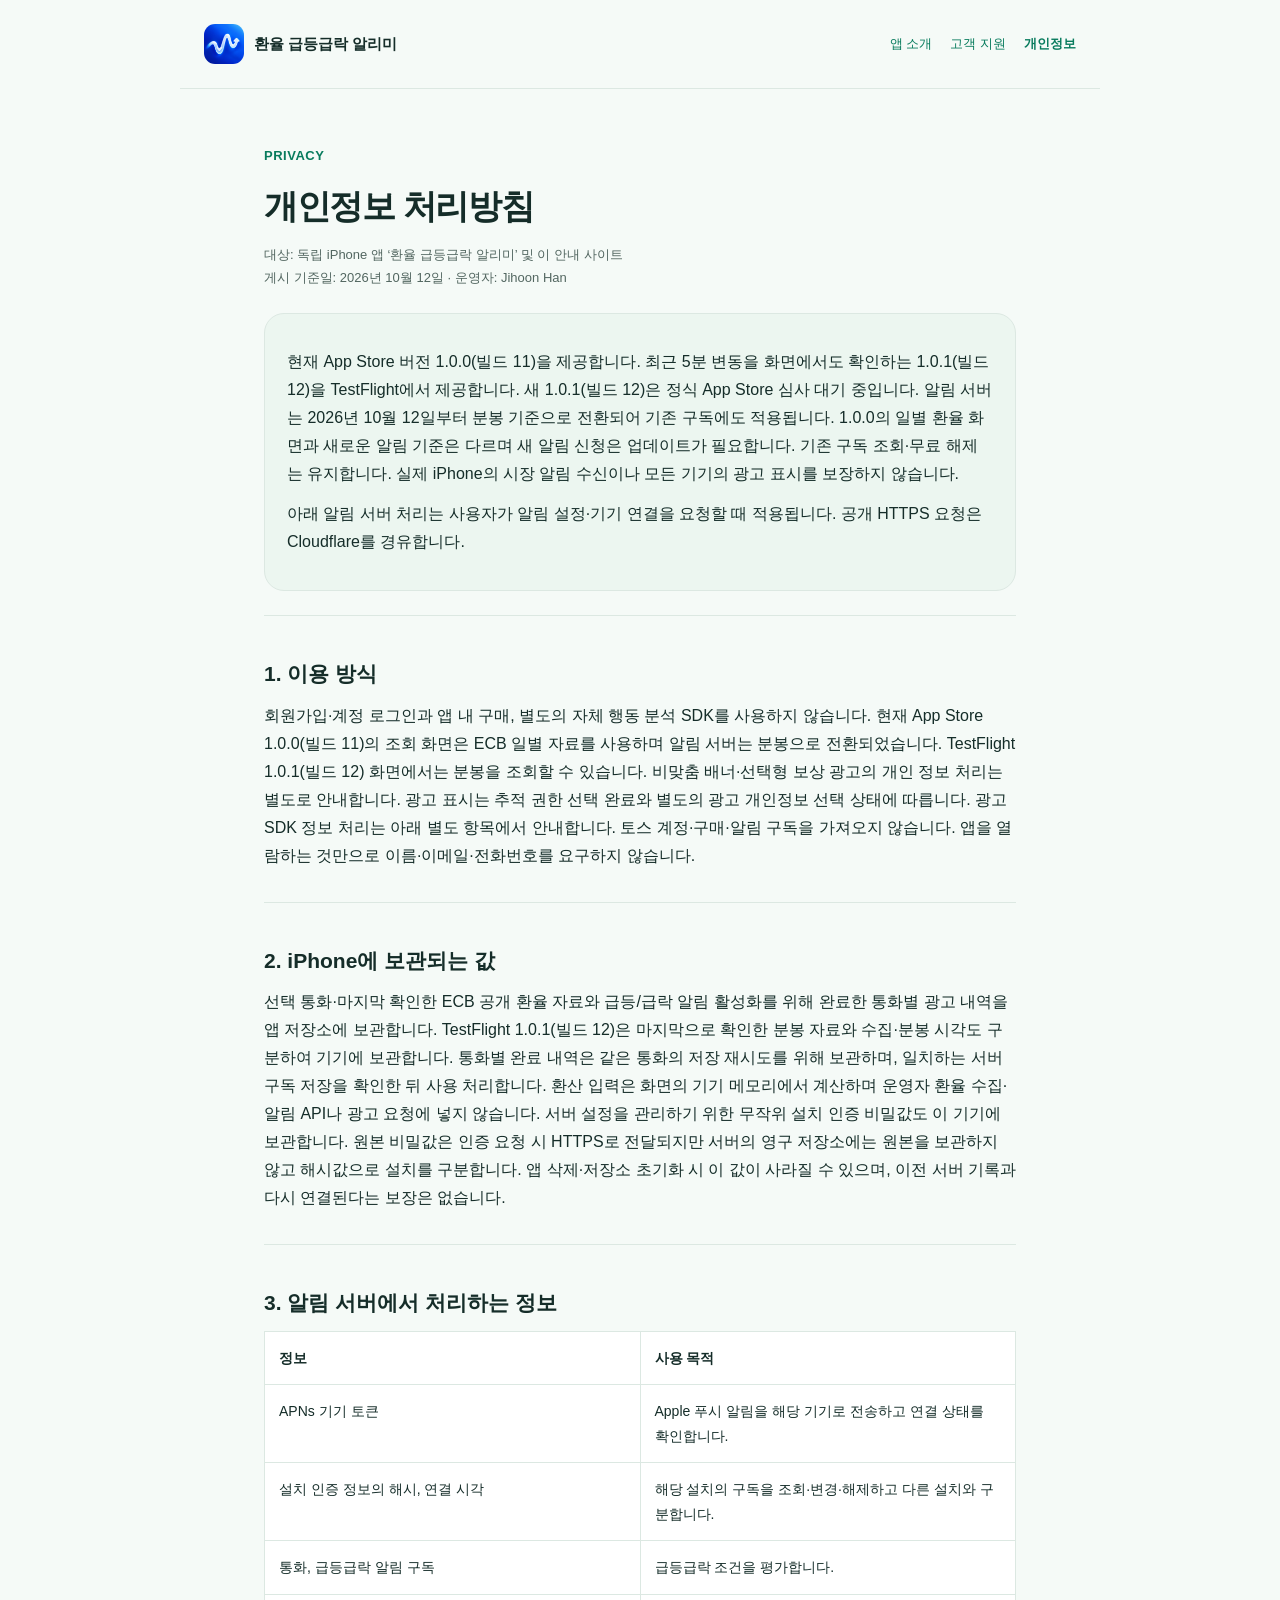
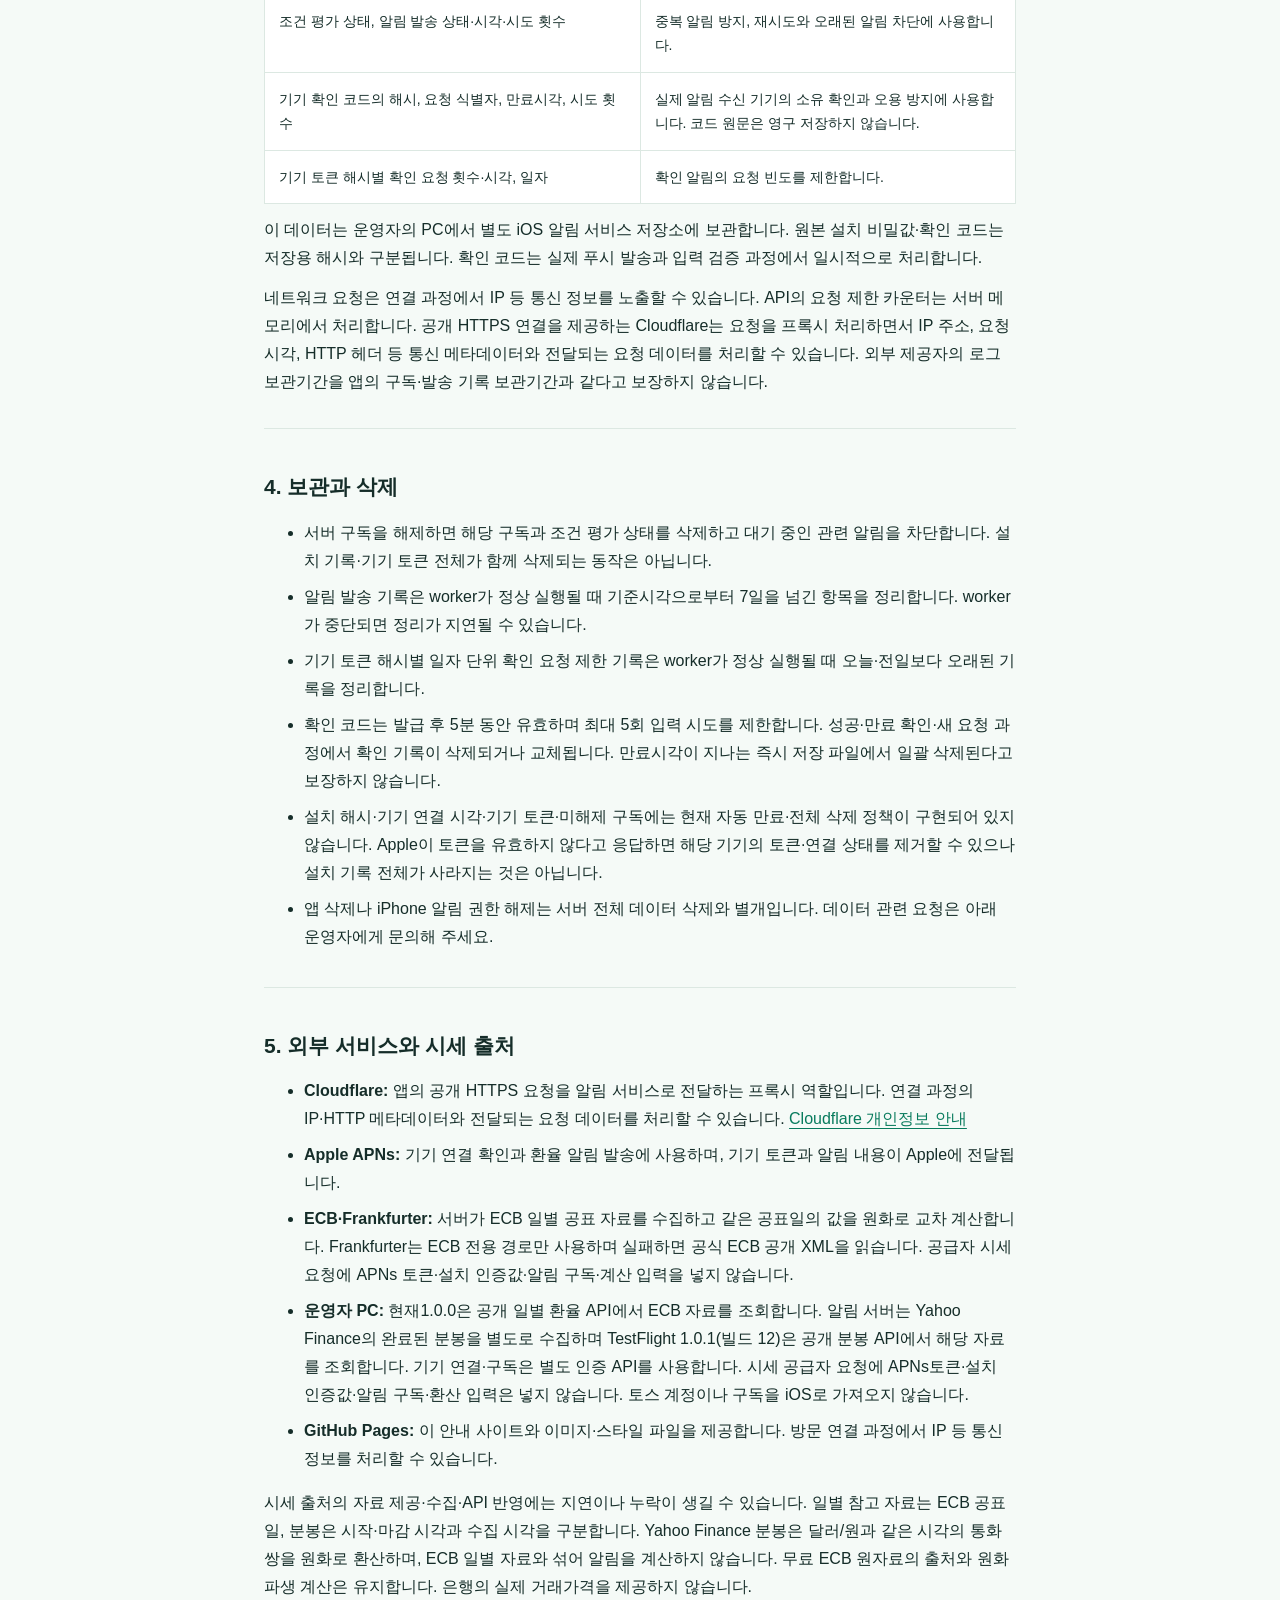
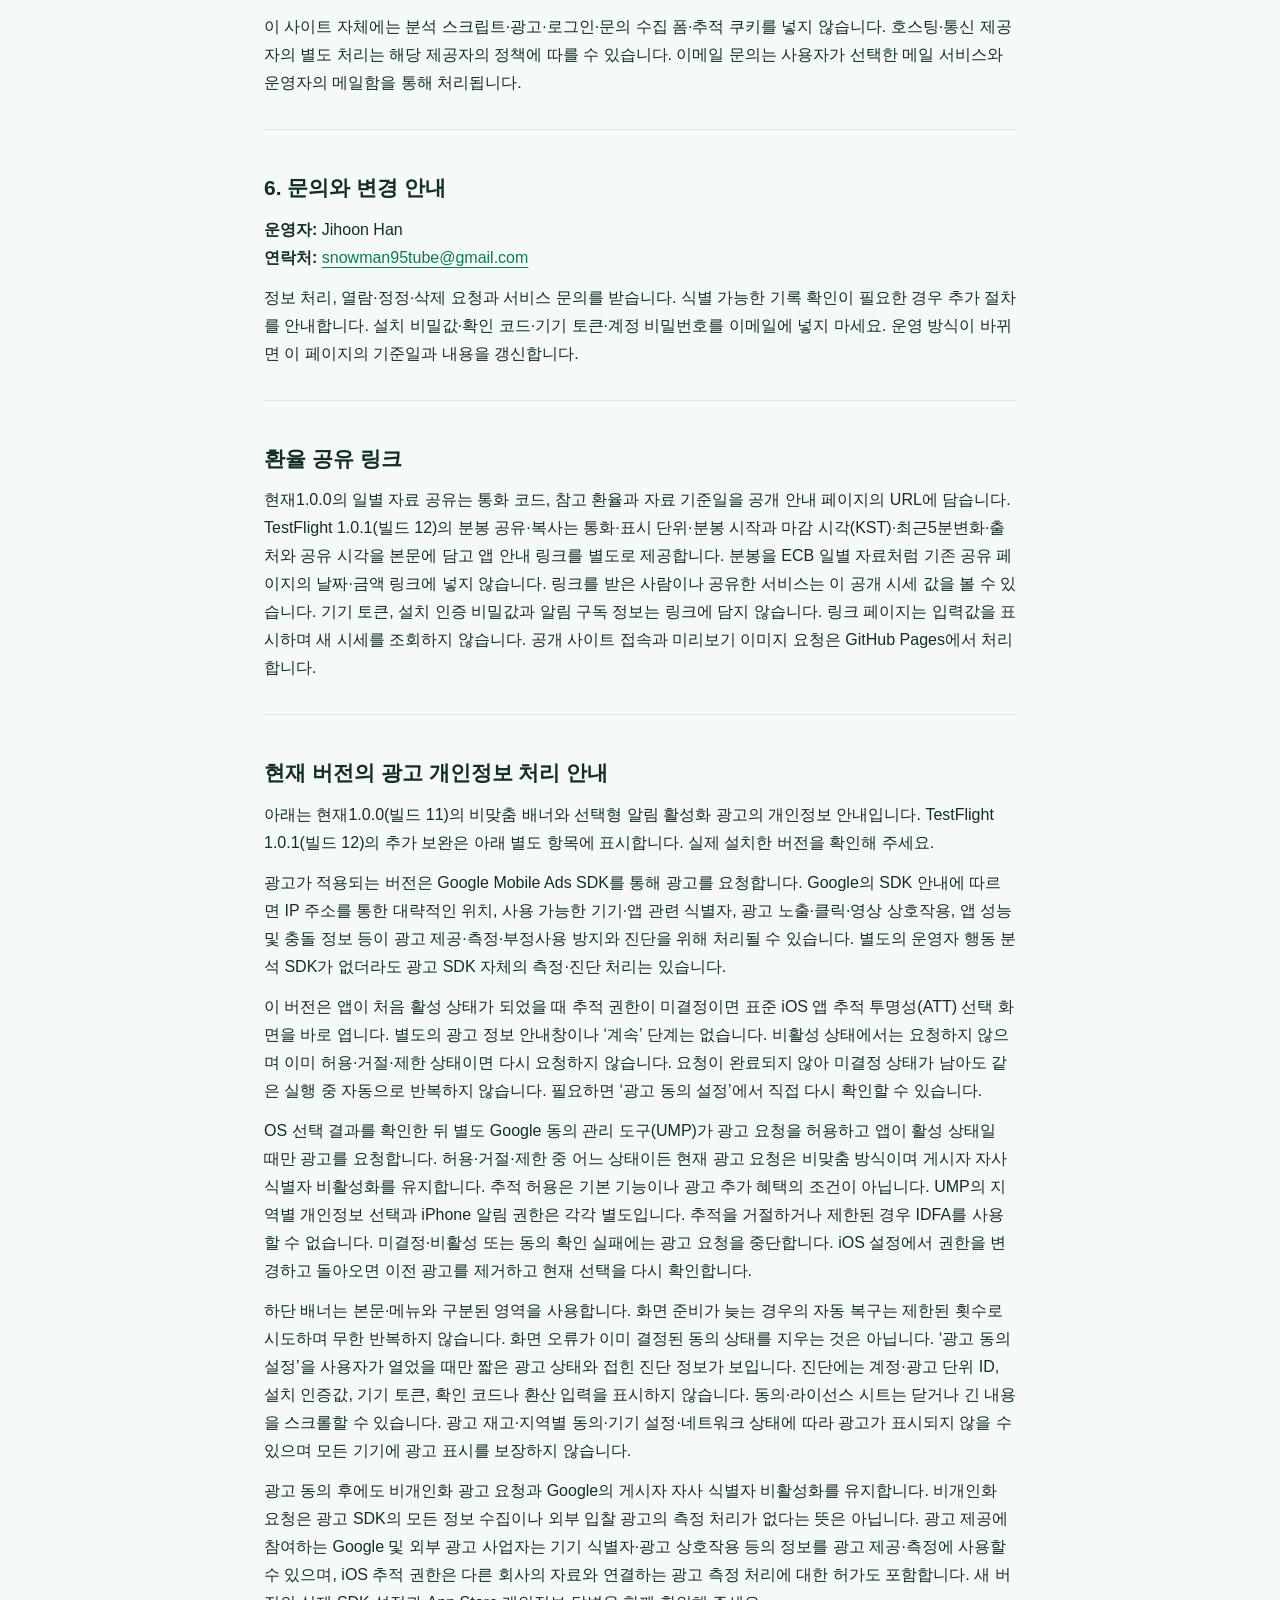
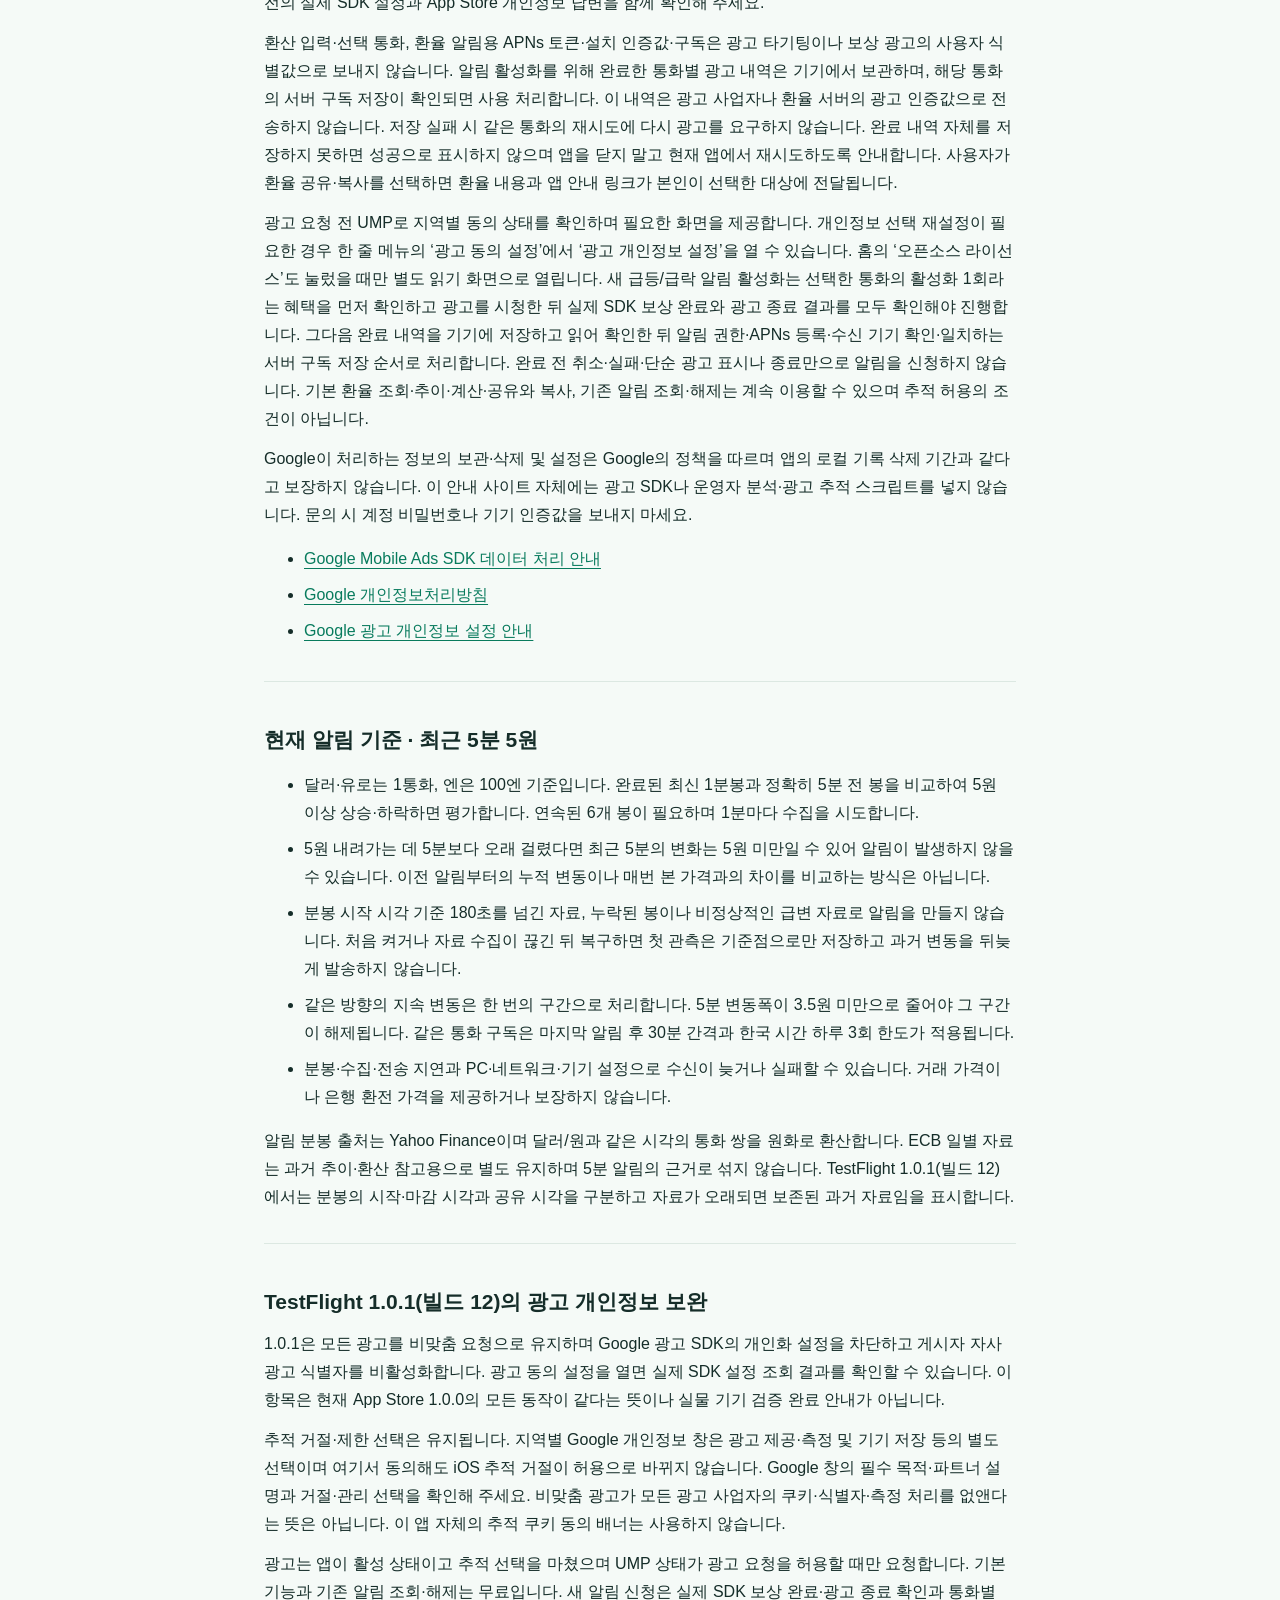
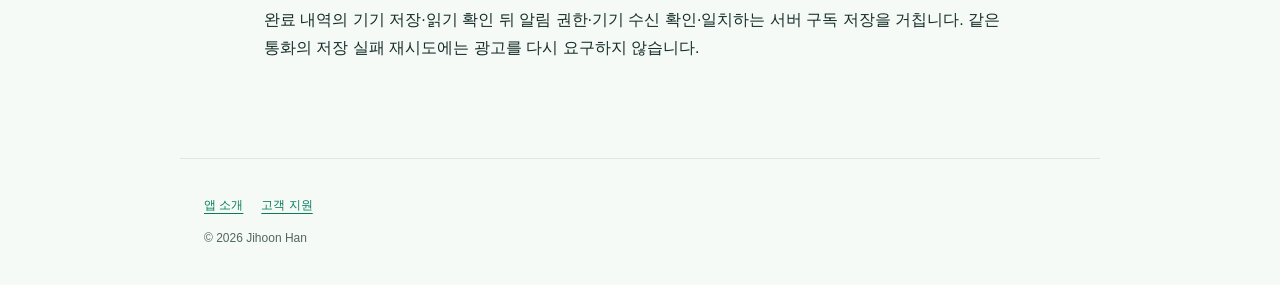
==== commit b3a162c4: "Mark FX 1.0.1 build 12 as waiting for App Store review" ====
--- a/privacy.html
+++ b/privacy.html
@@ -1,6 +1,6 @@
 <!doctype html><html lang="ko"><head><meta charset="utf-8"><meta name="viewport" content="width=device-width,initial-scale=1"><meta name="description" content="환율 급등급락 알리미의 기기 저장값, 알림 서버 데이터와 보관 방식 안내."><title>개인정보 처리방침 | 환율 급등급락 알리미</title><link rel="stylesheet" href="style.css"><link rel="canonical" href="https://snowman95.github.io/fx-alerts-site/privacy.html"><meta property="og:type" content="website"><meta property="og:locale" content="ko_KR"><meta property="og:site_name" content="환율 급등급락 알리미"><meta property="og:title" content="환율 급등급락 알리미 · 기준일과 함께 읽는 환율"><meta property="og:description" content="ECB 일별 기준환율과 공표일을 확인하는 iPhone 앱의 출시 준비 안내입니다."><meta property="og:url" content="https://snowman95.github.io/fx-alerts-site/privacy.html"><meta property="og:image" content="https://snowman95.github.io/fx-alerts-site/share-preview.png"><meta property="og:image:secure_url" content="https://snowman95.github.io/fx-alerts-site/share-preview.png"><meta property="og:image:type" content="image/png"><meta property="og:image:width" content="1200"><meta property="og:image:height" content="630"><meta property="og:image:alt" content="환율 급등급락 알리미 앱 안내, 상승과 하락 화살표 및 알림 아이콘"><meta name="twitter:card" content="summary_large_image"><meta name="twitter:title" content="환율 급등급락 알리미"><meta name="twitter:description" content="기준일과 함께 읽는 일별 참고 환율과 앱 안내"><meta name="twitter:image" content="https://snowman95.github.io/fx-alerts-site/share-preview.png"><meta name="twitter:image:alt" content="환율 급등급락 알리미 앱 안내"></head><body>
 <header><a class="brand" href="index.html"><img src="brand-icon.png" alt="">환율 급등급락 알리미</a><nav aria-label="사이트 메뉴"><a href="index.html">앱 소개</a><a href="support.html">고객 지원</a><a href="privacy.html" aria-current="page">개인정보</a></nav></header>
-<main class="document"><p class="eyebrow">PRIVACY</p><h1>개인정보 처리방침</h1><p class="small">대상: 독립 iPhone 앱 ‘환율 급등급락 알리미’ 및 이 안내 사이트<br>게시 기준일: 2026년 10월 12일 · 운영자: Jihoon Han</p><div class="notice"><p>현재 App Store 버전 1.0.0(빌드 11)을 제공합니다. 최근 5분 변동을 화면에서도 확인하는 1.0.1(빌드 12)을 TestFlight에서 제공합니다. 새 1.0.1의 정식 App Store 심사는 아직 제출하지 않았습니다. 알림 서버는 2026년 10월 12일부터 분봉 기준으로 전환되어 기존 구독에도 적용됩니다. 1.0.0의 일별 환율 화면과 새로운 알림 기준은 다르며 새 알림 신청은 업데이트가 필요합니다. 기존 구독 조회·무료 해제는 유지합니다. 실제 iPhone의 시장 알림 수신이나 모든 기기의 광고 표시를 보장하지 않습니다.</p><p>아래 알림 서버 처리는 사용자가 알림 설정·기기 연결을 요청할 때 적용됩니다. 공개 HTTPS 요청은 Cloudflare를 경유합니다.</p></div>
+<main class="document"><p class="eyebrow">PRIVACY</p><h1>개인정보 처리방침</h1><p class="small">대상: 독립 iPhone 앱 ‘환율 급등급락 알리미’ 및 이 안내 사이트<br>게시 기준일: 2026년 10월 12일 · 운영자: Jihoon Han</p><div class="notice"><p>현재 App Store 버전 1.0.0(빌드 11)을 제공합니다. 최근 5분 변동을 화면에서도 확인하는 1.0.1(빌드 12)을 TestFlight에서 제공합니다. 새 1.0.1(빌드 12)은 정식 App Store 심사 대기 중입니다. 알림 서버는 2026년 10월 12일부터 분봉 기준으로 전환되어 기존 구독에도 적용됩니다. 1.0.0의 일별 환율 화면과 새로운 알림 기준은 다르며 새 알림 신청은 업데이트가 필요합니다. 기존 구독 조회·무료 해제는 유지합니다. 실제 iPhone의 시장 알림 수신이나 모든 기기의 광고 표시를 보장하지 않습니다.</p><p>아래 알림 서버 처리는 사용자가 알림 설정·기기 연결을 요청할 때 적용됩니다. 공개 HTTPS 요청은 Cloudflare를 경유합니다.</p></div>
 <section><h2>1. 이용 방식</h2><p>회원가입·계정 로그인과 앱 내 구매, 별도의 자체 행동 분석 SDK를 사용하지 않습니다. 현재 App Store 1.0.0(빌드 11)의 조회 화면은 ECB 일별 자료를 사용하며 알림 서버는 분봉으로 전환되었습니다. TestFlight 1.0.1(빌드 12) 화면에서는 분봉을 조회할 수 있습니다. 비맞춤 배너·선택형 보상 광고의 개인 정보 처리는 별도로 안내합니다. 광고 표시는 추적 권한 선택 완료와 별도의 광고 개인정보 선택 상태에 따릅니다. 광고 SDK 정보 처리는 아래 별도 항목에서 안내합니다. 토스 계정·구매·알림 구독을 가져오지 않습니다. 앱을 열람하는 것만으로 이름·이메일·전화번호를 요구하지 않습니다.</p></section>
 <section><h2>2. iPhone에 보관되는 값</h2><p>선택 통화·마지막 확인한 ECB 공개 환율 자료와 급등/급락 알림 활성화를 위해 완료한 통화별 광고 내역을 앱 저장소에 보관합니다. TestFlight 1.0.1(빌드 12)은 마지막으로 확인한 분봉 자료와 수집·분봉 시각도 구분하여 기기에 보관합니다. 통화별 완료 내역은 같은 통화의 저장 재시도를 위해 보관하며, 일치하는 서버 구독 저장을 확인한 뒤 사용 처리합니다. 환산 입력은 화면의 기기 메모리에서 계산하며 운영자 환율 수집·알림 API나 광고 요청에 넣지 않습니다. 서버 설정을 관리하기 위한 무작위 설치 인증 비밀값도 이 기기에 보관합니다. 원본 비밀값은 인증 요청 시 HTTPS로 전달되지만 서버의 영구 저장소에는 원본을 보관하지 않고 해시값으로 설치를 구분합니다. 앱 삭제·저장소 초기화 시 이 값이 사라질 수 있으며, 이전 서버 기록과 다시 연결된다는 보장은 없습니다.</p></section>
 <section><h2>3. 알림 서버에서 처리하는 정보</h2><table><tbody><tr><th>정보</th><th>사용 목적</th></tr><tr><td>APNs 기기 토큰</td><td>Apple 푸시 알림을 해당 기기로 전송하고 연결 상태를 확인합니다.</td></tr><tr><td>설치 인증 정보의 해시, 연결 시각</td><td>해당 설치의 구독을 조회·변경·해제하고 다른 설치와 구분합니다.</td></tr><tr><td>통화, 급등급락 알림 구독</td><td>급등급락 조건을 평가합니다.</td></tr><tr><td>조건 평가 상태, 알림 발송 상태·시각·시도 횟수</td><td>중복 알림 방지, 재시도와 오래된 알림 차단에 사용합니다.</td></tr><tr><td>기기 확인 코드의 해시, 요청 식별자, 만료시각, 시도 횟수</td><td>실제 알림 수신 기기의 소유 확인과 오용 방지에 사용합니다. 코드 원문은 영구 저장하지 않습니다.</td></tr><tr><td>기기 토큰 해시별 확인 요청 횟수·시각, 일자</td><td>확인 알림의 요청 빈도를 제한합니다.</td></tr></tbody></table><p>이 데이터는 운영자의 PC에서 별도 iOS 알림 서비스 저장소에 보관합니다. 원본 설치 비밀값·확인 코드는 저장용 해시와 구분됩니다. 확인 코드는 실제 푸시 발송과 입력 검증 과정에서 일시적으로 처리합니다.</p><p>네트워크 요청은 연결 과정에서 IP 등 통신 정보를 노출할 수 있습니다. API의 요청 제한 카운터는 서버 메모리에서 처리합니다. 공개 HTTPS 연결을 제공하는 Cloudflare는 요청을 프록시 처리하면서 IP 주소, 요청 시각, HTTP 헤더 등 통신 메타데이터와 전달되는 요청 데이터를 처리할 수 있습니다. 외부 제공자의 로그 보관기간을 앱의 구독·발송 기록 보관기간과 같다고 보장하지 않습니다.</p></section>
